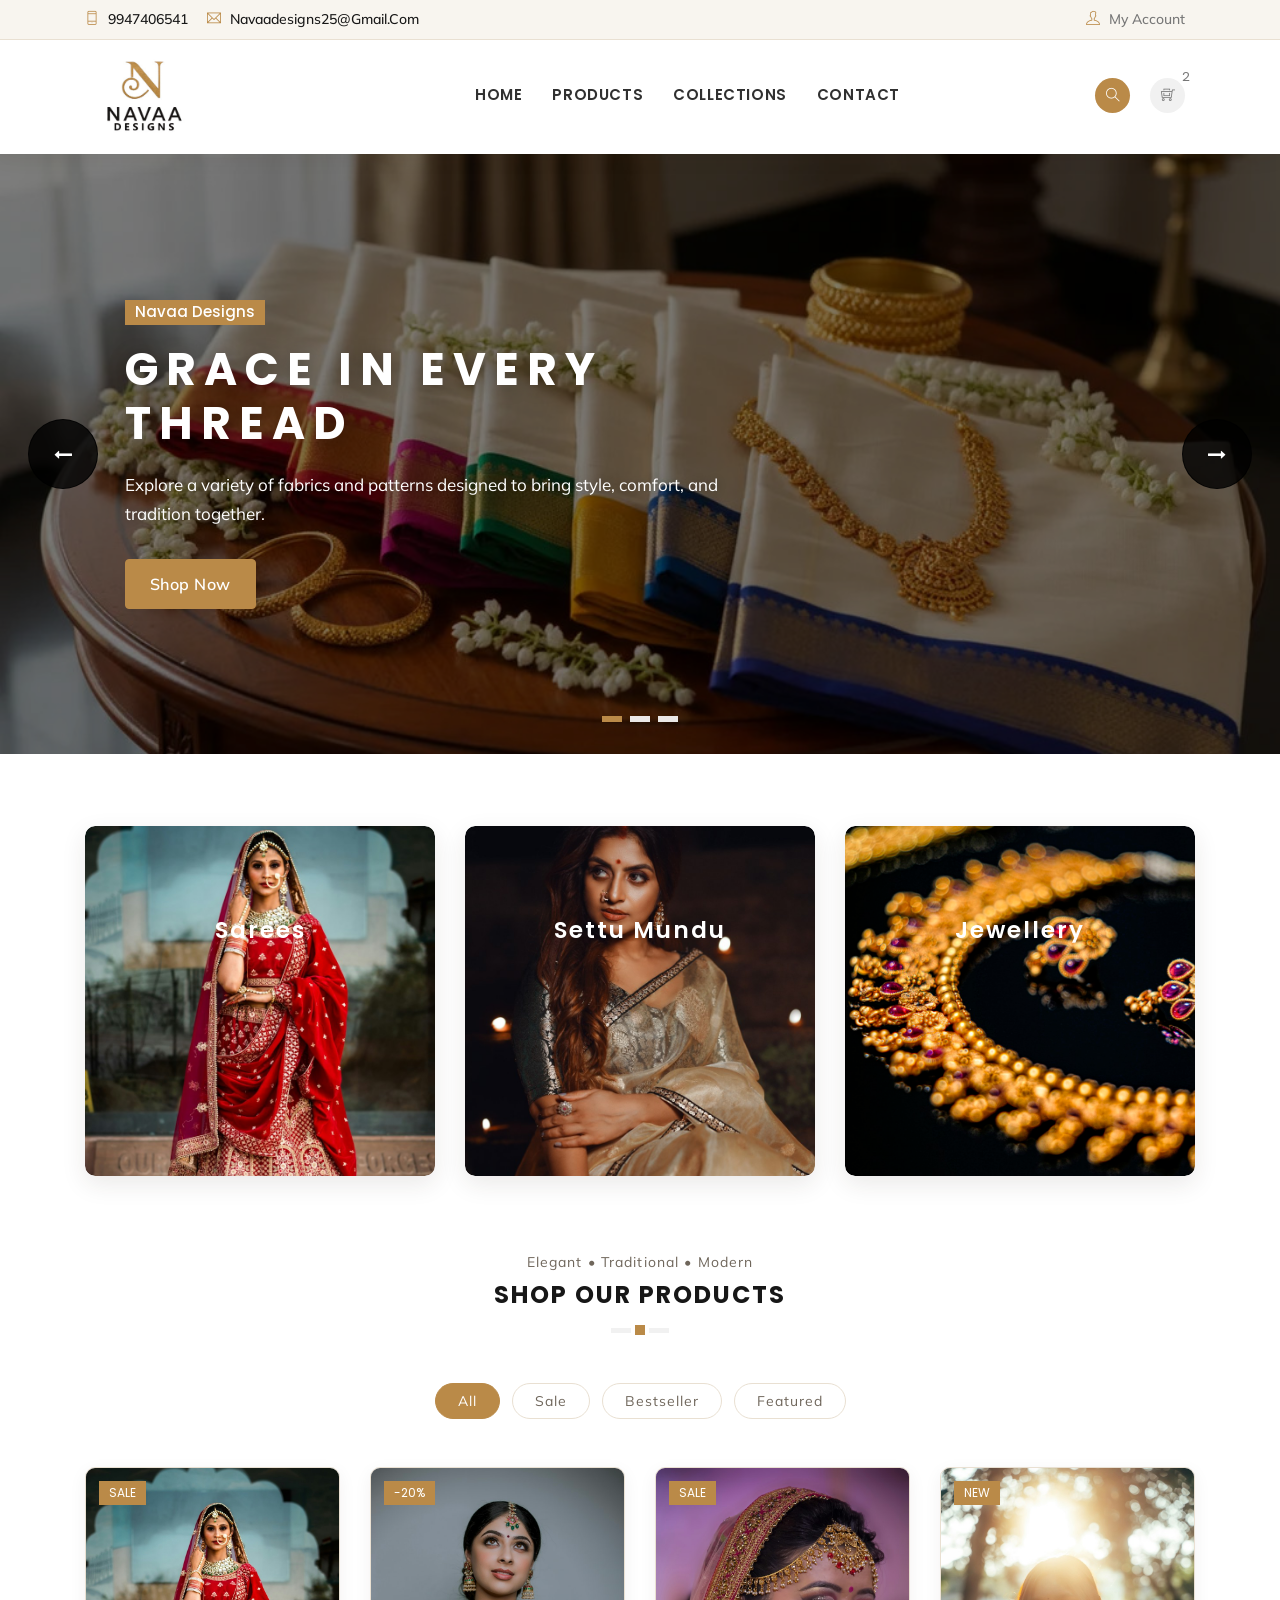
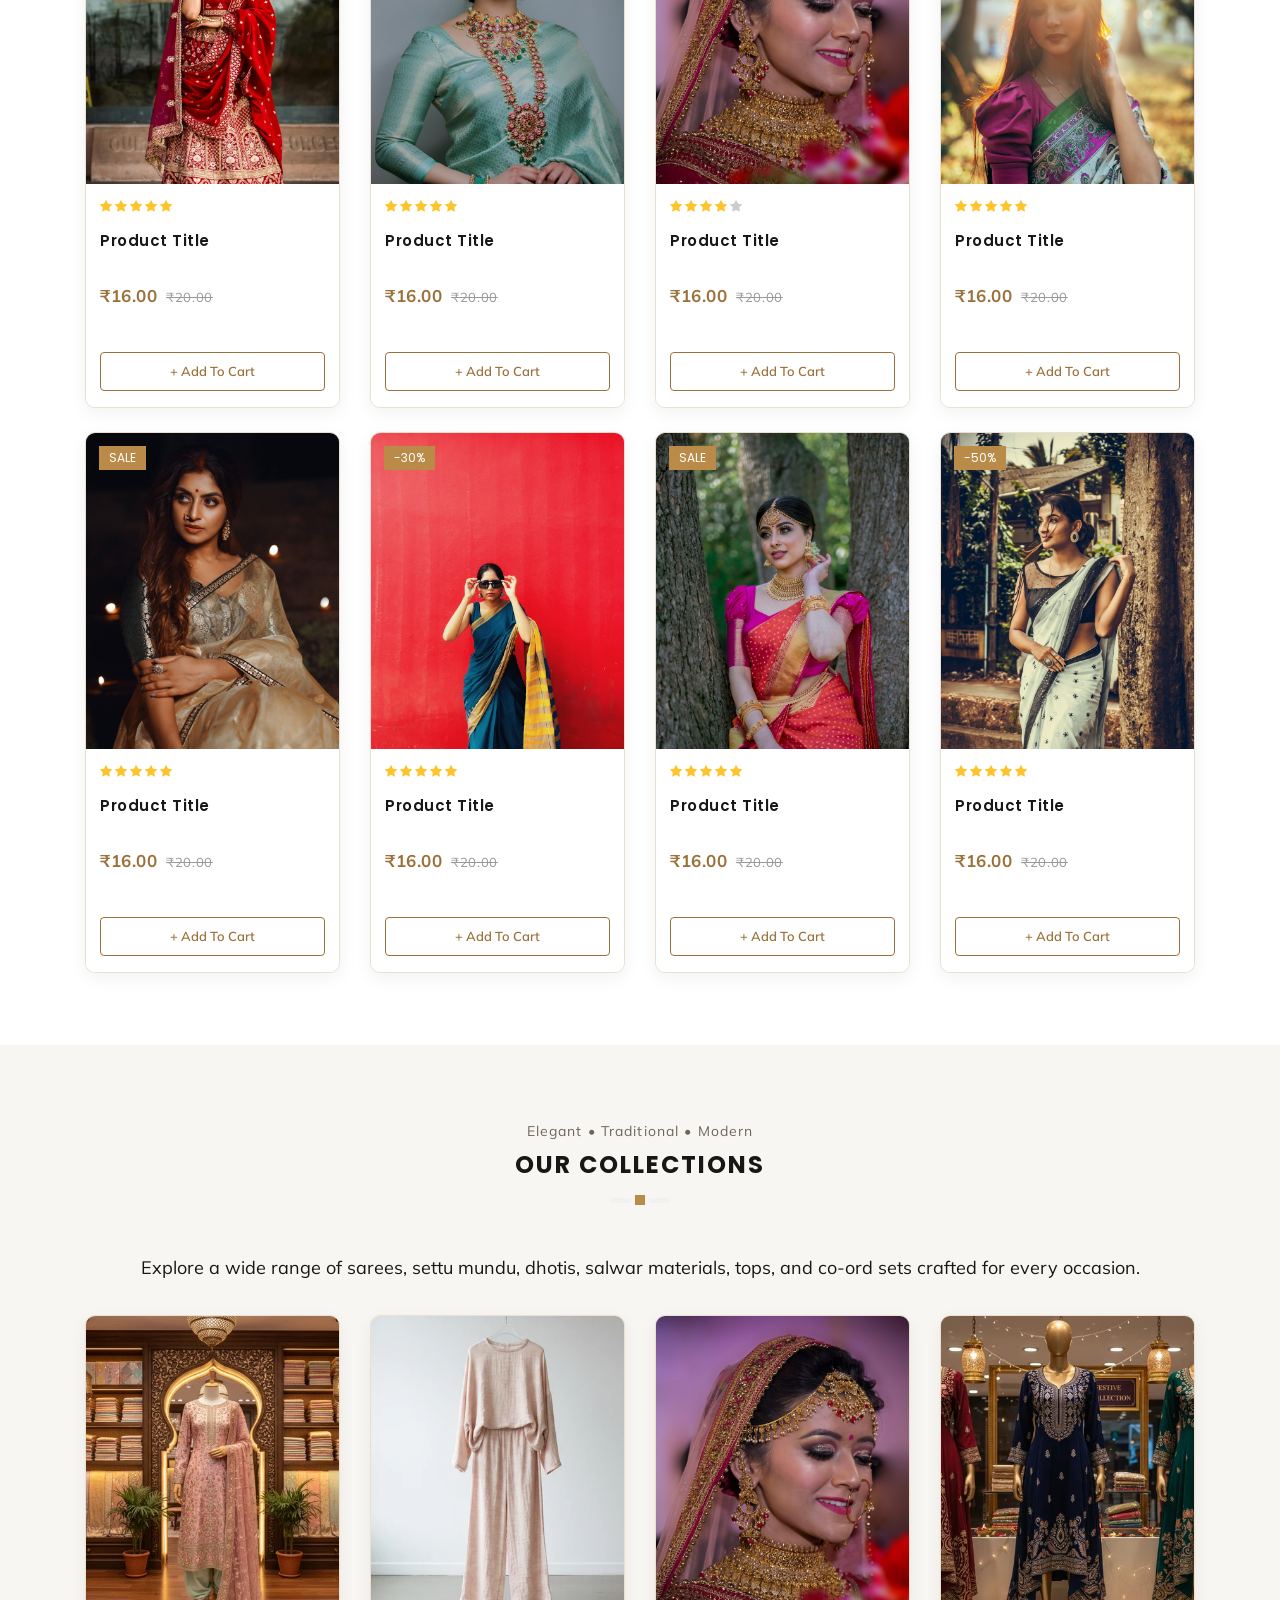
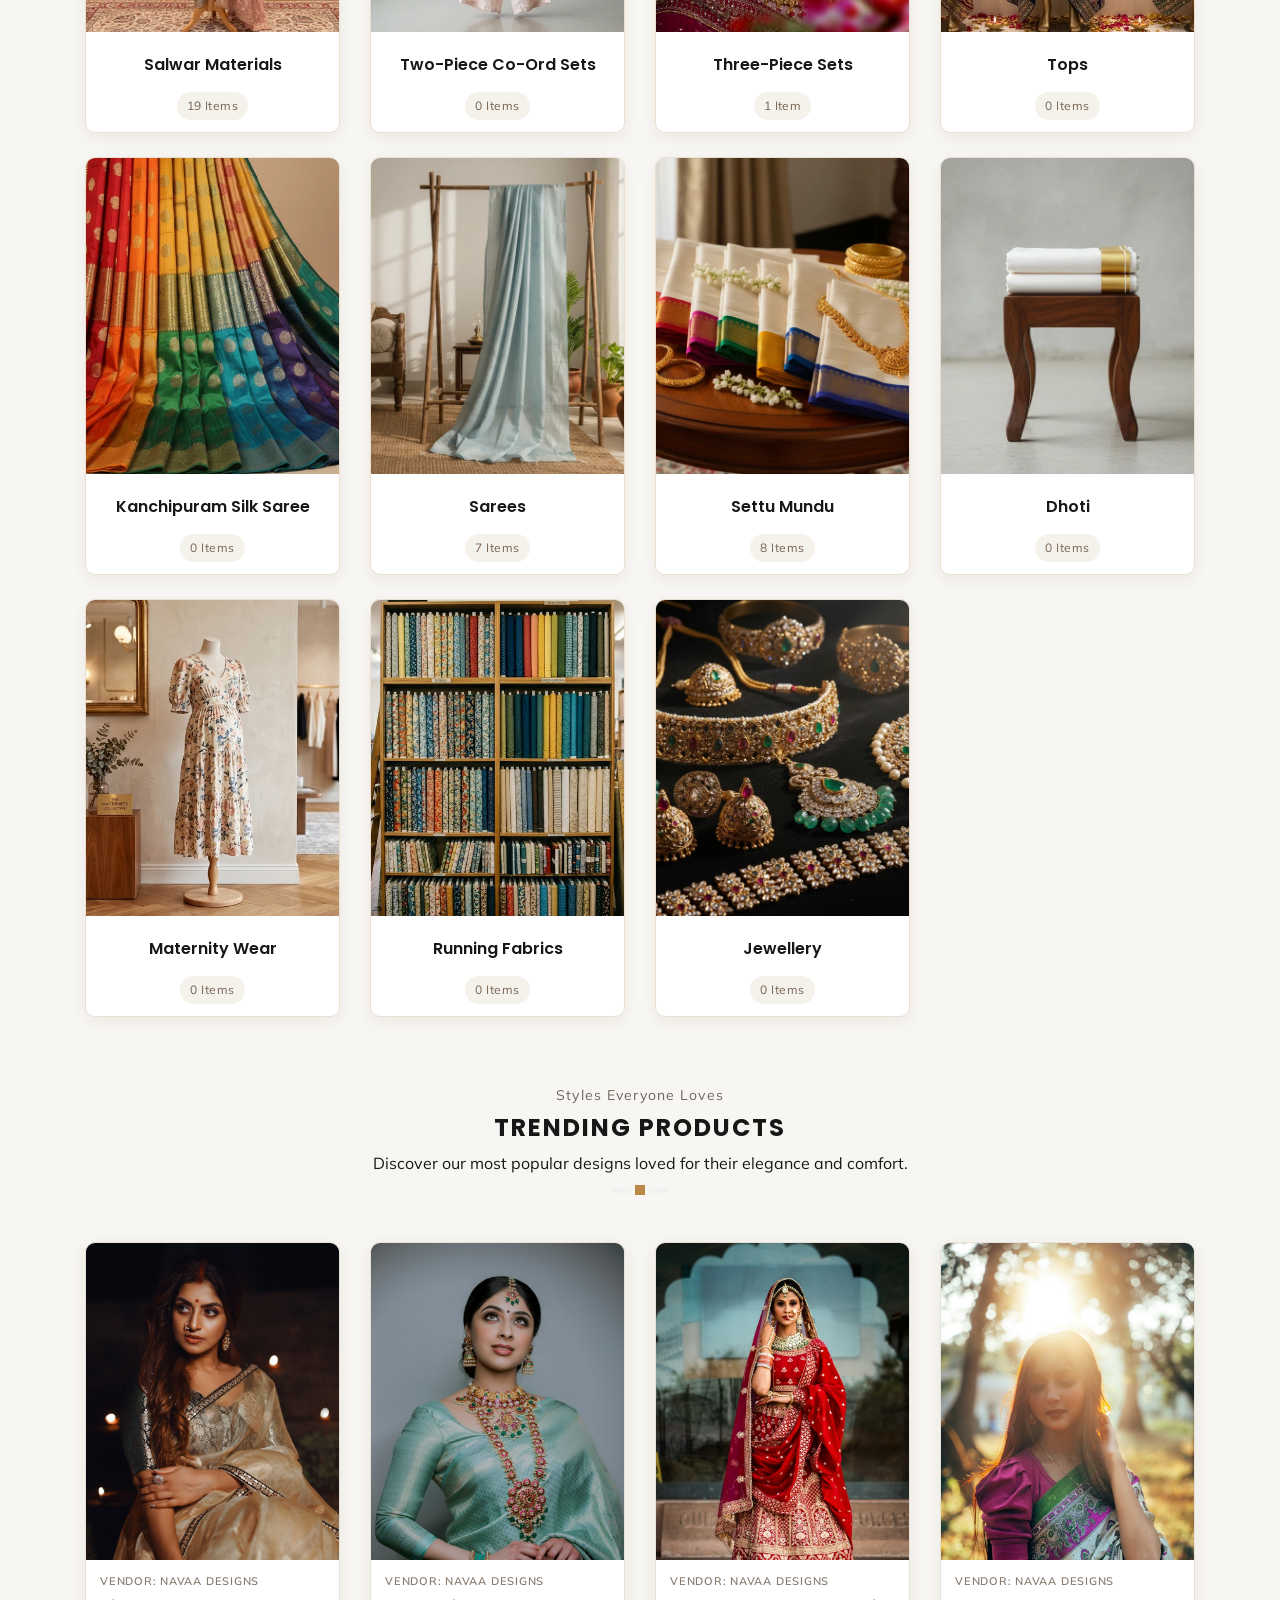
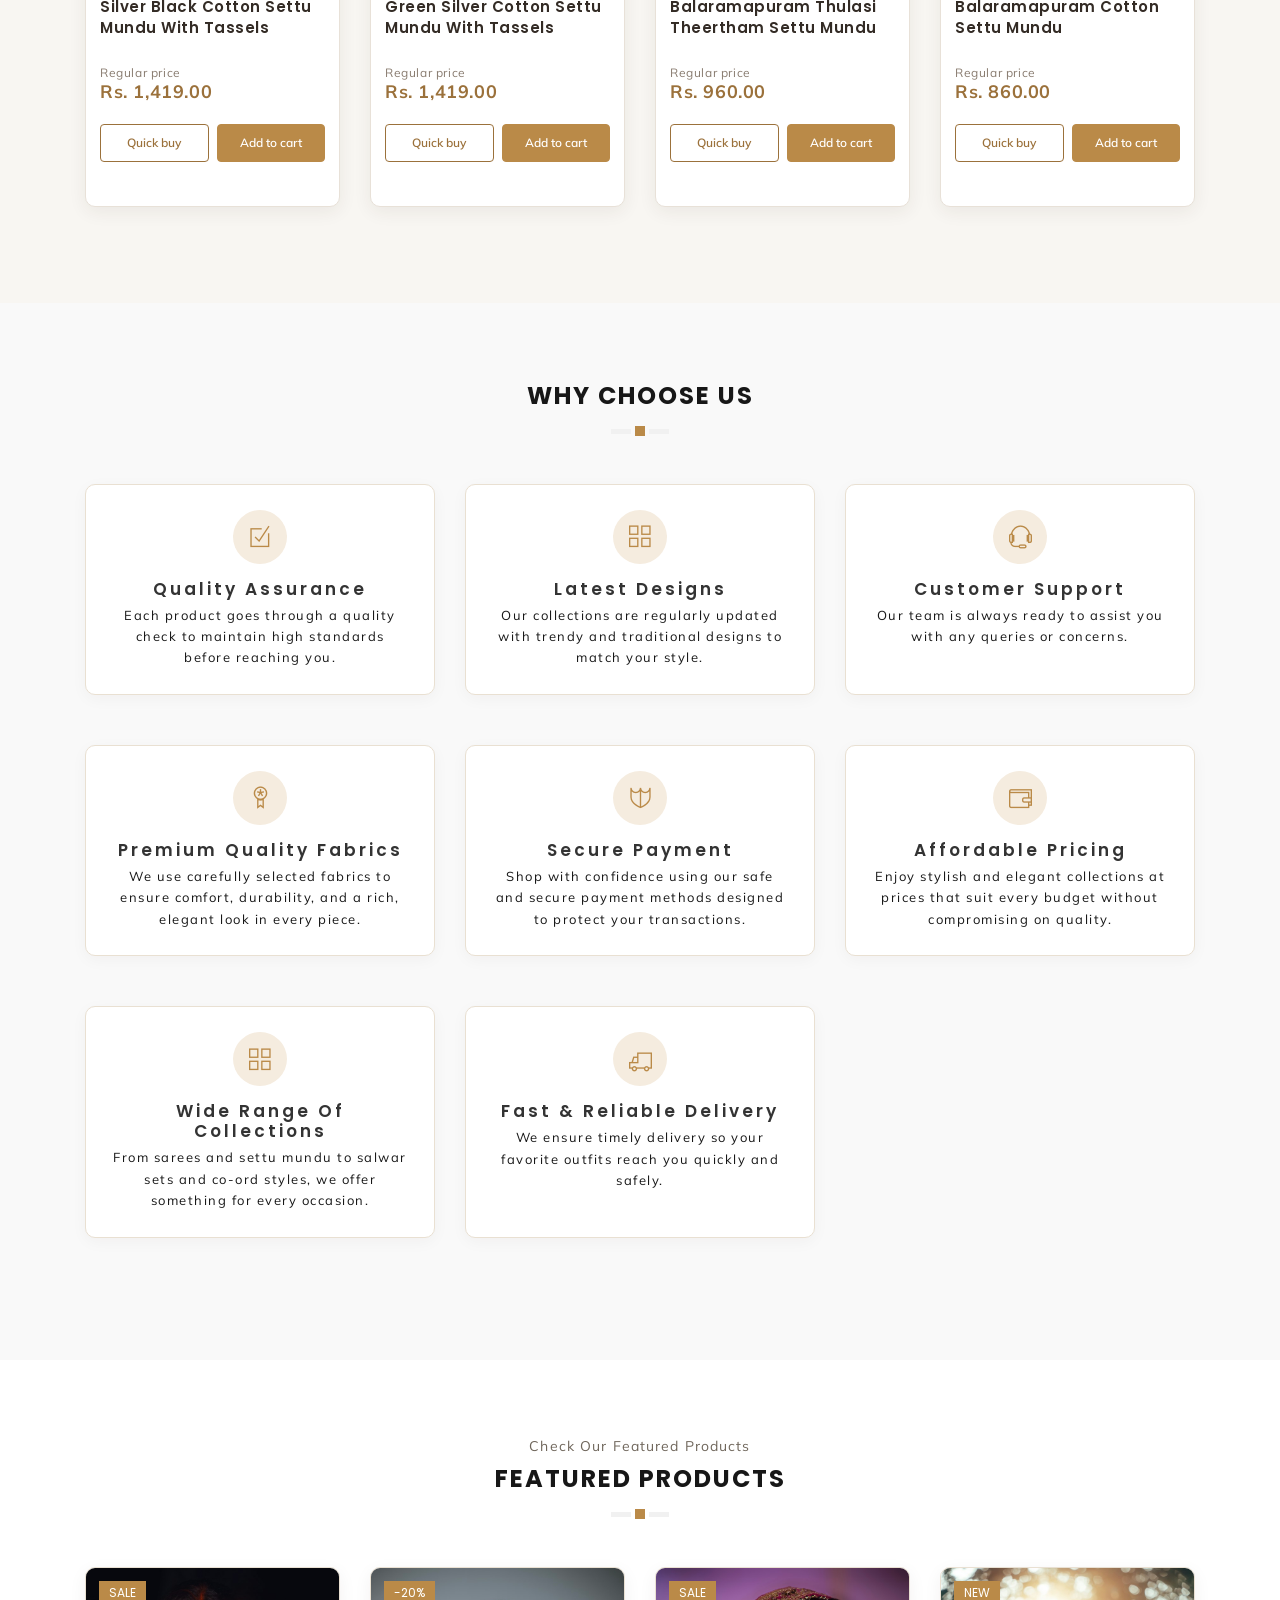
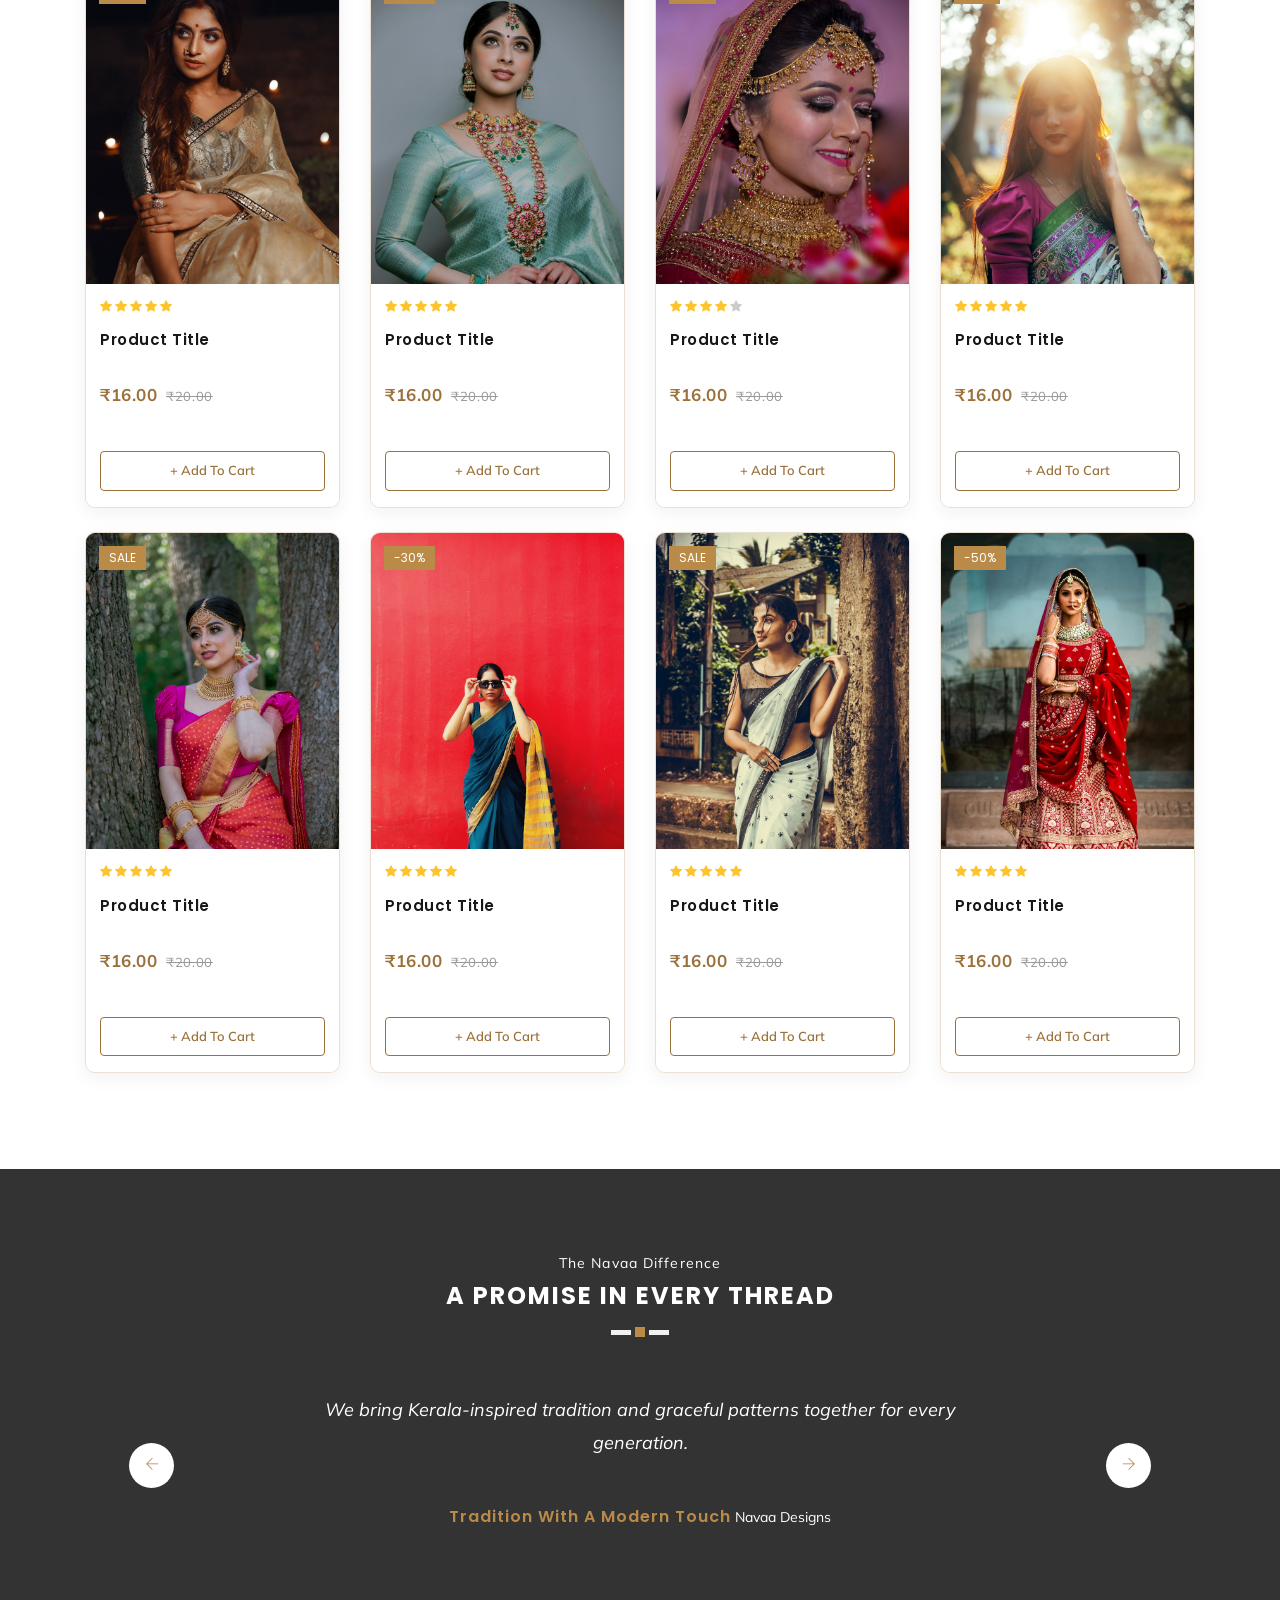
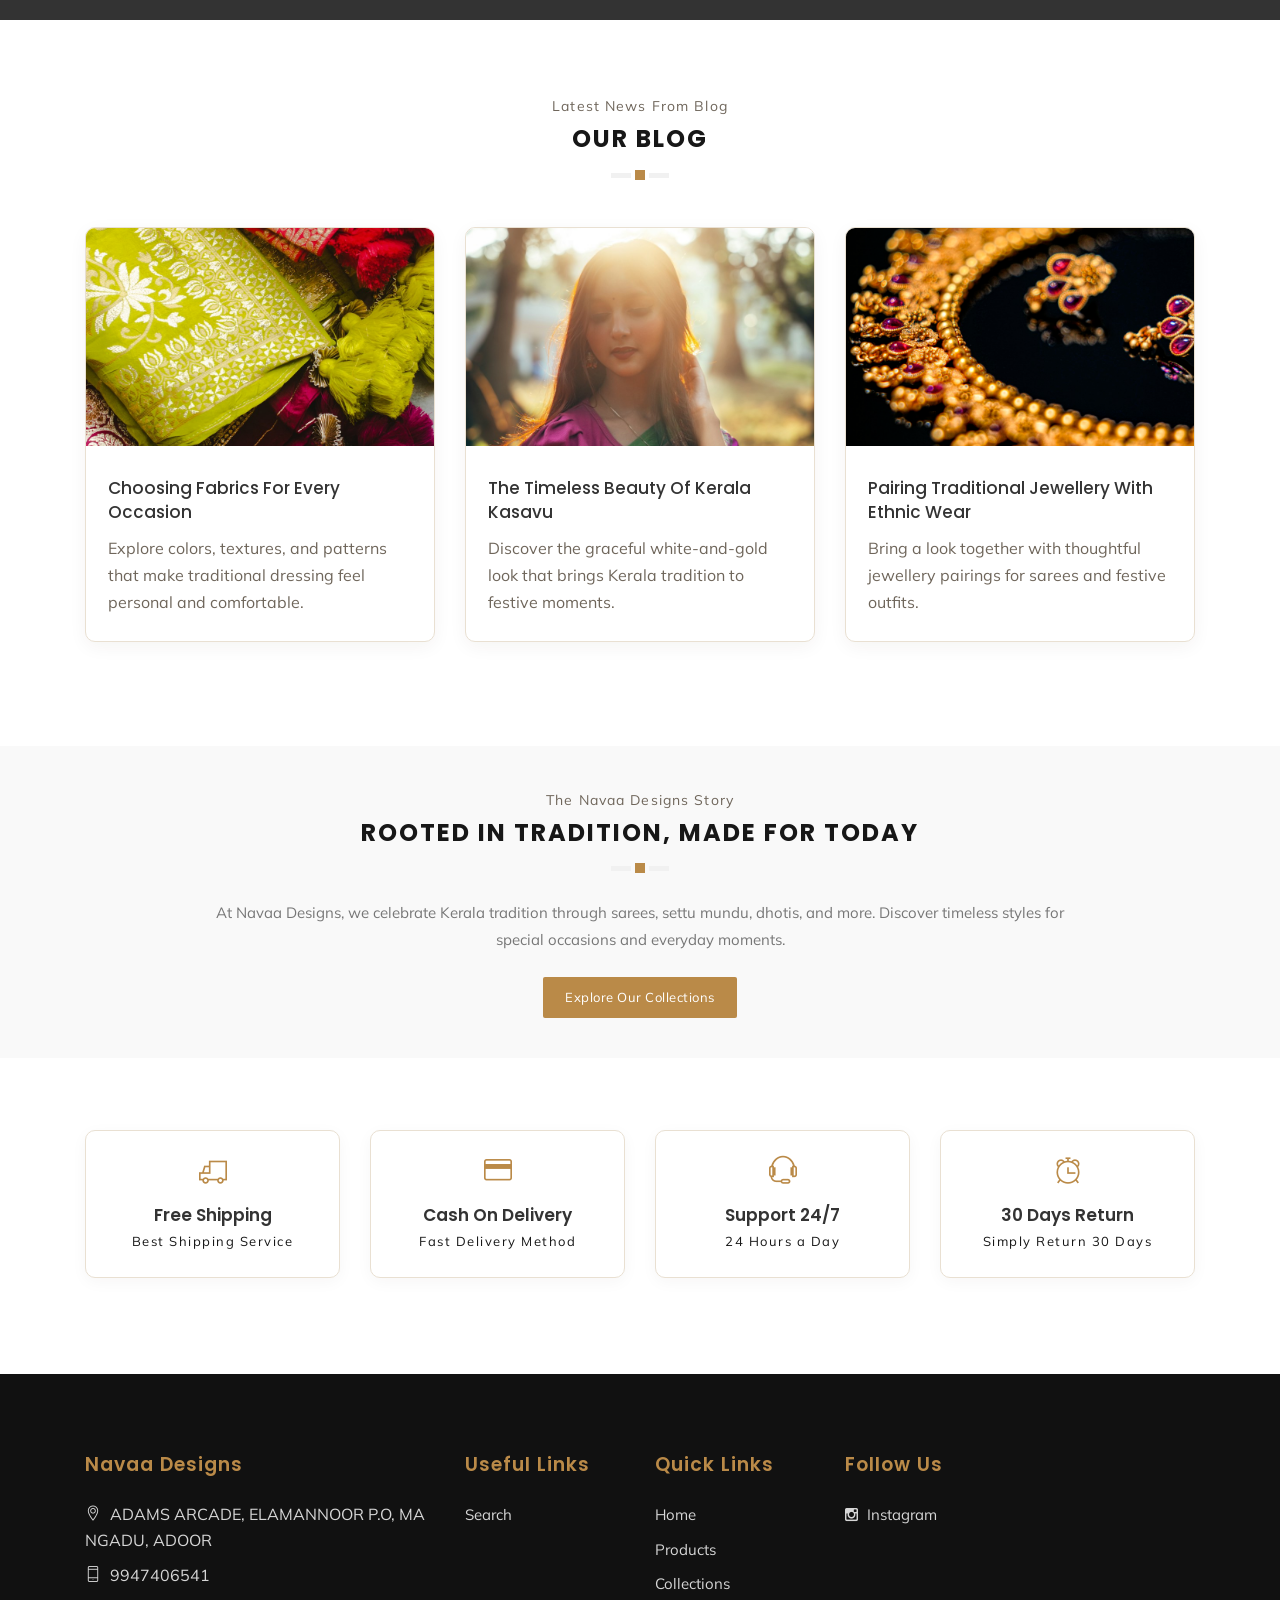
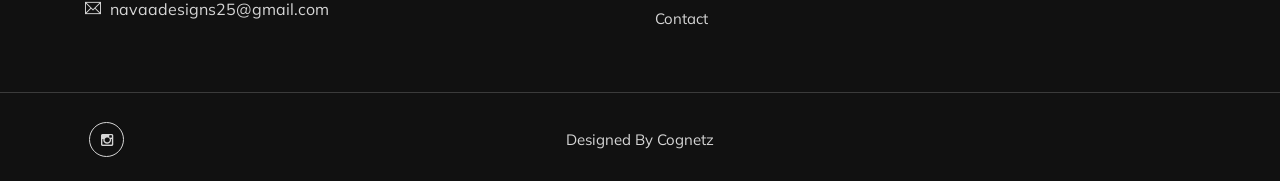
==== index.html @ 8068562f "commit" ====
﻿<!DOCTYPE HTML>
<html lang="en-US">
	<head>
		<meta charset="UTF-8">
		<meta name="viewport" content="width=device-width, initial-scale=1">
		<title>Navaa Designs - Grace in Every Thread</title>
		<link rel="icon" type="image/jpeg" href="img/logo.jpg">
		<link href="https://fonts.googleapis.com/css?family=Muli:400,600,700,800" rel="stylesheet" >
		<link href="http://fonts.googleapis.com/css?family=Poppins:400,500,600,700" rel="stylesheet" type="text/css" >		 
		<link href="https://fonts.googleapis.com/css?family=Handlee" rel="stylesheet">	
		<link rel="stylesheet" href="css/font-awesome.css" />
		<link rel="stylesheet" href="css/themify-icons.css" />
		<link rel="stylesheet" href="css/animate.css" />
		<link rel="stylesheet" href="css/owl.theme.default.min.css" />
		<link rel="stylesheet" href="css/owl.carousel.min.css" />
		<link rel="stylesheet" href="css/meanmenu.min.css" />
		<link rel="stylesheet" href="css/remodal.css" />
		<link rel="stylesheet" href="css/remodal-default-theme.css" />
		<link rel="stylesheet" href="css/venobox.css" />
		<link rel="stylesheet" href="css/bootstrap.min.css" />	
		<link rel="stylesheet" href="css/style.css" />
		<link rel="stylesheet" href="css/responsive.css" />	
		<style>
			#header_area .main-menu nav > ul > li:nth-child(n+4):not(:last-child),
			#header_area .mobile-menu nav > ul > li:nth-child(n+4):not(:last-child),
			#header_area .main-menu nav > ul > li > ul,
			#header_area .main-menu nav > ul > li > .mega-menu,
			#header_area .mobile-menu nav > ul > li > ul,
			#header_area .mean-nav > ul > li:nth-child(n+4):not(:last-child),
			#header_area .mean-nav > ul > li > ul,
			#header_area .mean-nav > ul > li > a.mean-expand {
				display: none;
			}
			#header_area .logo img {
				display: block;
				width: 120px;
				max-width: 100%;
				height: auto;
			}
			@media (max-width: 767px) {
				#header_area .logo img {
					width: 100px;
				}
			}
			#trending-products + .row .product-image {
				background: #f3eee7;
			}
			#trending-products + .row .product-grid {
				display: flex;
				flex-direction: column;
				padding: 0;
				overflow: hidden;
				border: 1px solid #e8e1d8;
				border-radius: 10px;
				background: #fff;
				box-shadow: 0 5px 18px rgba(51, 38, 28, 0.07);
				transition: box-shadow 0.2s ease, transform 0.2s ease;
			}
			#trending-products + .row .product-grid:hover {
				transform: translateY(-3px);
				box-shadow: 0 10px 24px rgba(51, 38, 28, 0.12);
			}
			#trending-products + .row .product-image {
				aspect-ratio: 4 / 5;
				overflow: hidden;
			}
			#trending-products + .row .product-image > a {
				height: 100%;
			}
			#trending-products + .row .product-image img {
				display: block;
				width: 100%;
				height: 100%;
				object-fit: cover;
			}
			#trending-products + .row .product-content {
				position: static;
				display: flex;
				flex: 0 0 auto;
				flex-direction: column;
				align-items: stretch;
				margin: 0;
				padding: 14px;
				text-align: left;
			}
			#trending-products + .row .trending-vendor {
				margin: 0 0 8px;
				color: #887b6f;
				font-size: 11px;
				font-weight: 600;
				letter-spacing: 0.07em;
				line-height: 1.3;
				text-transform: uppercase;
			}
			#trending-products + .row .product-content .title {
				display: flex;
				min-height: 60px;
				align-items: flex-start;
				margin: 0 0 10px;
				font-size: 15px;
				font-weight: 600;
				line-height: 1.4;
			}
			#trending-products + .row .product-content .title a {
				color: #332b25;
			}
			#trending-products + .row .product-content .price {
				margin: 0 0 12px;
				color: var(--navaa-gold-dark);
				font-size: 18px;
				font-weight: 700;
				line-height: 1.3;
				text-align: left;
			}
			#trending-products + .row .trending-price-label {
				display: block;
				margin: 0;
				color: #887b6f;
				font-size: 12px;
				font-weight: 400;
				line-height: 1.2;
				text-decoration: none;
			}
			#trending-products + .row .trending-actions {
				display: grid;
				grid-template-columns: 1fr 1fr;
				gap: 8px;
				margin-top: 8px;
			}
			#trending-products + .row .trending-actions a {
				display: flex;
				min-height: 38px;
				align-items: center;
				justify-content: center;
				padding: 7px;
				border: 1px solid var(--navaa-gold-dark);
				border-radius: 4px;
				color: var(--navaa-gold-dark);
				font-size: 12px;
				font-weight: 600;
				line-height: 1.2;
				text-align: center;
				text-decoration: none;
			}
			#trending-products + .row .trending-actions .trending-add-cart {
				border-color: var(--navaa-accent);
				background: var(--navaa-accent);
				color: #fff;
			}
			#collections .collection-card {
				padding: 0 !important;
				min-height: 0 !important;
				overflow: hidden;
				border: 1px solid #e8e1d8;
				border-radius: 8px;
				box-shadow: 0 5px 16px rgba(51, 38, 28, 0.06);
			}
			#collections .collection-image {
				display: block;
				width: 100%;
				height: auto;
				aspect-ratio: 4 / 5;
				object-fit: cover;
			}
			#collections .collection-card .process_content {
				display: flex;
				min-height: 94px;
				flex-direction: column;
				align-items: center;
				justify-content: center;
				padding: 12px;
			}
			#collections .collection-card h3 {
				display: flex;
				min-height: 42px;
				align-items: center;
				justify-content: center;
				margin: 0 0 6px;
				font-size: 16px;
				line-height: 1.35;
				text-align: center;
			}
			#collections .collection-card p {
				margin: 0;
				padding: 4px 10px;
				border-radius: 999px;
				background: #f5f1eb;
				color: #756452;
				font-size: 12px;
				letter-spacing: 0.04em;
			}
			#brand_area .brand-story {
				max-width: 850px;
				margin: 0 auto;
				margin-bottom: 0;
			}
			#brand_area .brand-story-copy {
				margin: 18px auto 24px;
				color: #777;
				font-size: 15px;
				line-height: 1.8;
			}
			#brand_area .brand-story-link {
				display: inline-block;
				padding: 10px 22px;
				border-radius: 2px;
				background: var(--navaa-accent);
				color: #fff;
				font-size: 13px;
				letter-spacing: 0.04em;
				text-decoration: none;
			}
			#brand_area .brand-story-link:hover,
			#brand_area .brand-story-link:focus {
				background: var(--navaa-accent-dark);
				color: #fff;
			}
			:root {
				--navaa-ink: #171717;
				--navaa-gold-dark: #9b713b;
				--navaa-accent: #ba8a48;
				--navaa-accent-dark: #966a31;
				--navaa-muted: #6f665b;
				--navaa-cream: #f8f5ef;
				--navaa-border: #e9e0d2;
			}
			html {
				scroll-behavior: smooth;
			}
			body {
				color: var(--navaa-ink);
				font-family: 'Muli', sans-serif;
				line-height: 1.65;
			}
			a {
				transition: color 0.2s ease, background-color 0.2s ease, transform 0.2s ease;
			}
			a:focus-visible,
			button:focus-visible {
				outline: 2px solid var(--navaa-accent);
				outline-offset: 3px;
			}
			#header_area {
				position: relative;
				z-index: 20;
				background: #fff;
				box-shadow: 0 4px 20px rgba(51, 38, 28, 0.06);
			}
			#header_area .header_top_area {
				border-bottom: 1px solid var(--navaa-border);
				background: var(--navaa-cream);
			}
			#header_area .header_btm_area {
				background: #fff;
			}
			#header_area .hdr_tp_right li span {
				color: inherit;
			}
			#header_area .main-menu nav > ul > li > a {
				font-weight: 600;
				letter-spacing: 0.04em;
				transition: color 0.2s ease;
			}
			#header_area .main-menu nav > ul > li > a:hover,
			#header_area .main-menu nav > ul > li > a:focus {
				color: var(--navaa-accent);
			}
			#slider_area .slider_content {
				max-width: 680px;
			}
			#slider_area .slider_content h1 {
				line-height: 1.2;
				text-shadow: 0 2px 18px rgba(0, 0, 0, 0.28);
			}
			#slider_area .slider_content h4 {
				max-width: 620px;
				line-height: 1.7;
				text-shadow: 0 1px 8px rgba(0, 0, 0, 0.3);
			}
			#slider_area .slider_content .main_btn {
				padding: 12px 24px;
				border-radius: 4px;
				font-weight: 600;
				letter-spacing: 0.03em;
			}
			.section_padding {
				padding-top: 72px;
				padding-bottom: 72px;
			}
			.section_title {
				margin-bottom: 40px;
			}
			.section_title h2 {
				color: var(--navaa-ink);
				letter-spacing: 2px;
				line-height: 1.35;
			}
			.section_title .sub-title {
				color: var(--navaa-muted);
				letter-spacing: 0.08em;
			}
			#promo_area .single_promo {
				border-radius: 10px;
				box-shadow: 0 8px 24px rgba(51, 38, 28, 0.1);
			}
			#promo_area .single_promo img {
				display: block;
				border-radius: 10px;
				transition: transform 0.35s ease;
			}
			#promo_area .single_promo:hover img {
				transform: scale(1.035);
			}
			#product_area .product_filter ul li {
				margin: 0 4px 8px;
				border: 1px solid var(--navaa-border);
				background: #fff;
				color: var(--navaa-muted);
			}
			#product_area .product_filter ul li:hover,
			#product_area .product_filter .filter.active {
				border-color: var(--navaa-accent);
				background: var(--navaa-accent);
				color: #fff;
			}
			#product_area .product_item .row {
				row-gap: 24px;
			}
			#product_area .product-grid,
			#featured_product .product-grid {
				display: flex;
				width: 100%;
				height: 100%;
				flex-direction: column;
				padding: 0;
				overflow: hidden;
				border: 1px solid var(--navaa-border);
				border-radius: 10px;
				background: #fff;
				box-shadow: 0 5px 18px rgba(51, 38, 28, 0.06);
				transition: transform 0.2s ease, box-shadow 0.2s ease;
			}
			#product_area .product-grid:hover,
			#featured_product .product-grid:hover {
				transform: translateY(-4px);
				box-shadow: 0 12px 28px rgba(51, 38, 28, 0.12);
			}
			#product_area .product-image,
			#featured_product .product-image {
				overflow: hidden;
				background: #f3eee7;
				aspect-ratio: 4 / 5;
			}
			#product_area .product-image > a,
			#featured_product .product-image > a {
				height: 100%;
			}
			#product_area .product-image img,
			#featured_product .product-image img {
				display: block;
				width: 100%;
				height: 100%;
				object-fit: cover;
			}
			#product_area .product-grid .rating,
			#featured_product .product-grid .rating {
				z-index: 0;
				padding: 12px 14px 0;
				text-align: left;
			}
			#product_area .product-content,
			#featured_product .product-content {
				position: static;
				display: flex;
				flex: 1 0 auto;
				flex-direction: column;
				align-items: stretch;
				margin: 0;
				padding: 12px 14px 16px;
				text-align: left;
			}
			#product_area .product-content .title,
			#featured_product .product-content .title {
				display: flex;
				min-height: 42px;
				align-items: flex-start;
				margin: 0 0 10px;
				font-size: 15px;
				font-weight: 600;
				line-height: 1.4;
			}
			#product_area .product-content .title a,
			#featured_product .product-content .title a {
				color: var(--navaa-ink);
			}
			#product_area .product-content .price,
			#featured_product .product-content .price {
				margin-bottom: 12px;
				color: var(--navaa-gold-dark);
				text-align: left;
			}
			#product_area .product-content .add-to-cart,
			#featured_product .product-content .add-to-cart {
				display: inline-flex;
				min-height: 38px;
				align-items: center;
				justify-content: center;
				margin-top: auto;
				padding: 8px 12px;
				border: 1px solid var(--navaa-gold-dark);
				border-radius: 4px;
				color: var(--navaa-gold-dark);
				text-align: center;
				text-decoration: none;
			}
			#product_area .product-content .add-to-cart:hover,
			#featured_product .product-content .add-to-cart:hover {
				border-color: var(--navaa-accent);
				background: var(--navaa-accent);
				color: #fff;
			}
			#collections .collection-card {
				height: calc(100% - 24px);
				margin-bottom: 24px;
				border-color: var(--navaa-border);
				border-radius: 10px;
				transition: transform 0.2s ease, box-shadow 0.2s ease;
			}
			#collections .collection-card:hover {
				transform: translateY(-4px);
				box-shadow: 0 12px 26px rgba(51, 38, 28, 0.12);
			}
			#collections .collection-card h3 {
				color: var(--navaa-ink);
			}
			#trending-products + .row {
				display: flex;
				flex-wrap: wrap;
			}
			#trending-products + .row > [class*="col-"] {
				display: flex;
				margin-bottom: 24px;
			}
			#trending-products + .row .product-grid {
				width: 100%;
				height: 100%;
			}
			.special_offer_area .row.text-center {
				display: flex;
				flex-wrap: wrap;
			}
			.special_offer_area .row.text-center > [class*="col-"] {
				display: flex;
				margin-bottom: 20px;
			}
			.special_offer_area .single-process {
				width: 100%;
				min-height: 190px;
				border-color: var(--navaa-border);
				border-radius: 10px;
				box-shadow: 0 4px 16px rgba(51, 38, 28, 0.04);
				transition: transform 0.2s ease, box-shadow 0.2s ease;
			}
			.special_offer_area .single-process:hover,
			.process_area .single-process:hover {
				transform: translateY(-3px);
				box-shadow: 0 10px 24px rgba(51, 38, 28, 0.1);
			}
			@media (max-width: 991px) {
				#slider_area,
				#slider_area .single_slide,
				#slider_area .single-slide-item-table {
					height: 520px;
				}
			}
			.special_offer_area .single-process .picon {
				display: inline-flex;
				width: 54px;
				height: 54px;
				align-items: center;
				justify-content: center;
				border-radius: 50%;
				background: #f5ecdf;
			}
			.special_offer_area .single-process .picon i {
				font-size: 23px;
			}
			#featured_product .container > .row.text-center {
				display: flex;
				flex-wrap: wrap;
			}
			#featured_product .container > .row.text-center > [class*="col-"] {
				display: flex;
				margin-bottom: 24px;
			}
			#testimonials {
				background-position: center;
			}
			#testimonials .container {
				position: relative;
				z-index: 1;
			}
			#testimonials .section_title h2,
			#testimonials .section_title .sub-title {
				color: #fff;
			}
			#testimonials .testimonial .description {
				max-width: 760px;
				margin-right: auto;
				margin-left: auto;
				font-size: 18px;
				line-height: 1.8;
			}
			#blog_area > .container > .row:last-child {
				display: flex;
				flex-wrap: wrap;
			}
			#blog_area > .container > .row:last-child > [class*="col-"] {
				display: flex;
				margin-bottom: 24px;
			}
			#blog_area .single_blog {
				display: flex;
				width: 100%;
				flex-direction: column;
				overflow: hidden;
				border: 1px solid var(--navaa-border);
				border-radius: 10px;
				background: #fff;
				box-shadow: 0 5px 18px rgba(51, 38, 28, 0.05);
				transition: transform 0.2s ease, box-shadow 0.2s ease;
			}
			#blog_area .single_blog:hover {
				transform: translateY(-4px);
				box-shadow: 0 12px 26px rgba(51, 38, 28, 0.11);
			}
			#blog_area .single_blog .blog_content {
				display: flex;
				flex: 1;
				flex-direction: column;
				padding: 20px 22px 24px;
			}
			#blog_area .single_blog .post-meta {
				display: none;
			}
			#blog_area .single_blog .post_title {
				min-height: 48px;
				line-height: 1.45;
			}
			#blog_area .single_blog .blog_content p {
				margin: 0;
				color: var(--navaa-muted);
				line-height: 1.7;
			}
			.process_area .single-process {
				height: calc(100% - 24px);
				margin-bottom: 24px;
				border-color: var(--navaa-border);
				border-radius: 10px;
				box-shadow: 0 4px 16px rgba(51, 38, 28, 0.04);
				transition: transform 0.2s ease, box-shadow 0.2s ease;
			}
			@media (hover: none) {
				#promo_area .single_promo:before,
				#promo_area .single_promo:after,
				#promo_area .single_promo .box-content:before,
				#promo_area .single_promo .box-content:after {
					top: 0;
					opacity: 1;
				}
				#promo_area .single_promo .promo-content,
				#promo_area .single_promo .post,
				#promo_area .single_promo .box-content p,
				#promo_area .single_promo .shop_now_btn {
					opacity: 1;
				}
			}
			#promo_area .single_promo img {
				aspect-ratio: 1 / 1;
				object-fit: cover;
			}
			#blog_area .single_blog_img {
				overflow: hidden;
			}
			#blog_area .single_blog_img img {
				display: block;
				width: 100%;
				height: auto;
				aspect-ratio: 8 / 5;
				object-fit: cover;
			}
			@media (max-width: 767px) {
				#header_area .header_btm_area {
					padding: 10px 0 0;
				}
				#header_area .header_btm_area > .container > .row {
					display: flex;
					flex-wrap: wrap;
					align-items: center;
					row-gap: 6px;
				}
				#header_area .header_btm_area > .container > .row > div:nth-child(1) {
					order: 1;
					flex: 0 0 50%;
					max-width: 50%;
				}
				#header_area .header_btm_area > .container > .row > div:nth-child(2) {
					order: 3;
					flex: 0 0 100%;
					max-width: 100%;
					text-align: left;
				}
				#header_area .header_btm_area > .container > .row > div:nth-child(3) {
					order: 2;
					flex: 0 0 50%;
					max-width: 50%;
				}
				#header_area .header_btm_area .menu_wrap,
				#header_area .header_btm_area .right_menu {
					margin-top: 0;
				}
				#header_area .header_btm_area .right_menu {
					float: none;
					text-align: right;
				}
				#header_area .header_btm_area .right_menu > ul {
					display: inline-flex;
					align-items: center;
					margin: 0;
				}
				#header_area .header_btm_area .search_icon {
					padding-right: 10px;
				}
				#header_area .header_btm_area .cart_icon {
					padding-bottom: 0;
				}
				#header_area .mean-container .mean-bar {
					min-height: 40px;
					margin: 4px 0 8px;
					padding: 0;
					border-radius: 6px;
					background: var(--navaa-cream);
				}
				#header_area .mean-container a.meanmenu-reveal {
					box-sizing: border-box;
					width: 44px;
					height: 40px;
					padding: 9px 10px;
					color: var(--navaa-gold-dark);
				}
				#header_area .mean-container a.meanmenu-reveal span {
					background: var(--navaa-gold-dark);
				}
				#header_area .mean-container .mean-nav {
					margin-top: 40px;
					background: #fff;
					box-shadow: 0 8px 18px rgba(51, 38, 28, 0.1);
				}
				#header_area .mean-container .mean-nav ul li a {
					border-color: var(--navaa-border);
					color: var(--navaa-ink);
				}
				#slider_area,
				#slider_area .single_slide,
				#slider_area .single-slide-item-table {
					height: 480px;
				}
				.section_padding {
					padding-top: 54px;
					padding-bottom: 54px;
				}
				.section_title {
					margin-bottom: 32px;
				}
				.section_title h2 {
					font-size: 21px;
					letter-spacing: 1.2px;
				}
				#slider_area .single_slide {
					background-position: center;
				}
				#slider_area .slider_content {
					max-width: 100%;
				}
				#slider_area .slider_content h1 {
					font-size: 27px;
					letter-spacing: 2px;
				}
				#slider_area .slider_content h4 {
					font-size: 14px;
				}
				#product_area .product_filter ul {
					margin-bottom: 24px;
				}
				#product_area .product_filter ul li {
					padding: 9px 14px;
					font-size: 12px;
				}
				#collections .container > .row:nth-child(3) > [class*="col-"],
				#product_area .product_item .row > .mix,
				#trending-products + .row > [class*="col-"],
				#featured_product .container > .row.text-center > [class*="col-"] {
					width: 50%;
				}
				#blog_area > .container > .row:last-child > [class*="col-"],
				.special_offer_area .row.text-center > [class*="col-"] {
					width: 100%;
				}
				#trending-products + .row > [class*="col-"],
				.special_offer_area .row.text-center > [class*="col-"],
				#featured_product .container > .row.text-center > [class*="col-"] {
					margin-bottom: 16px;
				}
				#testimonials {
					background-attachment: scroll !important;
				}
				#testimonials .owl-nav {
					display: none;
				}
				#testimonials .testimonial .description {
					font-size: 16px;
				}
				#slider_area .container {
					width: 100%;
					padding-right: 24px;
					padding-left: 24px;
				}
				#slider_area .slider_content.text-left,
				#slider_area .slider_content.text-right {
					padding-right: 0;
					padding-left: 0;
					text-align: center !important;
				}
				#slider_area .slider_content h1 {
					letter-spacing: 3px;
				}
			}
			@media (max-width: 480px) {
				#slider_area,
				#slider_area .single_slide,
				#slider_area .single-slide-item-table {
					height: 440px;
				}
			}
			@media (prefers-reduced-motion: reduce) {
				*,
				*::before,
				*::after {
					scroll-behavior: auto !important;
					transition-duration: 0.01ms !important;
					animation-duration: 0.01ms !important;
				}
			}
		</style>
	</head>
	<body>
	
		<!--  Start Preloader  -->
		
		<div class="preloader">
			<div class="status-mes">
				<div class="lds-roller"><div></div><div></div><div></div><div></div><div></div><div></div><div></div><div></div></div>
			</div>
		</div>
		<!-- End Preloader -->
		
		<!--  Start Header  -->
		<header id="header_area">
			<div class="header_top_area">
				<div class="container">
					<div class="row">
						<div class="col-xs-12 col-sm-6">
							<div class="hdr_tp_left">
								<div class="call_area">
									<span class="single_con_add"><i class="ti-mobile"></i> 9947406541</span>
									<span class="single_con_add"><i class="ti-email"></i> navaadesigns25@gmail.com</span>
								</div>
							</div>
						</div>
						
						<div class="col-xs-12 col-sm-6">
			
							<ul class="hdr_tp_right text-right">
								<li class="account_area"><a href="login.html"><i class="ti-user"></i> My Account</a></li>
							</ul>
						</div>
					</div>
				</div>
			</div> <!--  HEADER START  -->
			
			<div class="header_btm_area">
				<div class="container">
					<div class="row">		
						<div class="col-xs-12 col-sm-12 col-md-3"> 
							<a class="logo" href="index.html"><img src="img/logo.jpg" alt="Navaa Designs"></a>
						</div><!--  End Col -->
						
						<div class="col-xs-12 col-sm-12 col-md-7 text-center">
							<div class="menu_wrap">
								<div class="main-menu">
									<nav>
										<ul>
											<li><a href="index.html">Home</a>
											</li>									
											
											<li><a href="shop.html">Products</a>
												<!-- Sub Menu -->
												<ul class="sub-menu">
													<li><a href="product-details.html">Product Details</a></li>
													<li><a href="cart.html">Cart</a></li>
													<li><a href="checkout.html">Checkout</a></li>
													<li><a href="wishlist.html">Wishlist</a></li>
													<li><a href="account.html">Account</a></li>
												</ul>
											</li>
											<li><a href="#collections">Collections</a>
												<!-- Mega Menu -->
												<div class="mega-menu mm-4-column mm-left">
													<div class="mm-column mm-column-link float-left">
														<h3>Men</h3>
														<a href="#">Blazers</a>
														<a href="#">Jackets</a>
														<a href="#">Collections</a>
														<a href="#">T-Shirts</a>
														<a href="#">jens pant’s</a>
														<a href="#">sports shoes</a>												
													</div>
													
													<div class="mm-column mm-column-link float-left">
														<h3>Women</h3>
														<a href="#">Blazers</a>
														<a href="#">Jackets</a>
														<a href="#">Collections</a>
														<a href="#">T-Shirts</a>
														<a href="#">jens pant’s</a>
														<a href="#">sports shoes</a>												
													</div>
													
													<div class="mm-column mm-column-link float-left">
														<h3>Jackets</h3>
														<a href="#">Blazers</a>
														<a href="#">Jackets</a>
														<a href="#">Collections</a>
														<a href="#">T-Shirts</a>
														<a href="#">jens pant’s</a>
														<a href="#">sports shoes</a>	
													</div>						

													<div class="mm-column mm-column-link float-left">
														<h3>jens pant’s</h3>
														<a href="#">Blazers</a>
														<a href="#">Jackets</a>
														<a href="#">Collections</a>
														<a href="#">T-Shirts</a>
														<a href="#">jens pant’s</a>
														<a href="#">sports shoes</a>	
													</div>

												</div>
											</li>
											<li><a href="#">Women <i class="fa fa-angle-down"></i></a>
												<!-- Mega Menu -->
												<div class="mega-menu mm-3-column mm-left">
													<div class="mm-column mm-column-link float-left">
														<h3>Woment</h3>
														<a href="#">Blazers</a>
														<a href="#">Jackets</a>
														<a href="#">Collections</a>
														<a href="#">T-Shirts</a>
														<a href="#">jens pant’s</a>
														<a href="#">sports shoes</a>	
													</div>
													
													<div class="mm-column mm-column-link float-left">
														<h3>T-Shirts</h3>
														<a href="#">Blazers</a>
														<a href="#">Jackets</a>
														<a href="#">Collections</a>
														<a href="#">T-Shirts</a>
														<a href="#">jens pant’s</a>
														<a href="#">sports shoes</a>	
													</div>					

													<div class="mm-column mm-column-link float-left">
														<h3>Jackets</h3>
														<a href="#">Blazers</a>
														<a href="#">Jackets</a>
														<a href="#">Collections</a>
														<a href="#">T-Shirts</a>
														<a href="#">jens pant’s</a>
														<a href="#">sports shoes</a>	
													</div>												
				
												</div>
											</li>
											
											<li><a href="#">pages <i class="fa fa-angle-down"></i></a>
												<!-- Sub Menu -->
												<ul class="sub-menu">
													<li><a href="left-sidebar-blog.html">Left Sidebar Blog</a></li>
													<li><a href="right-sidebar-blog.html">Right Sidebar Blog</a></li>
													<li><a href="full-width-blog.html">Full Width Blog</a></li>
													<li><a href="blog-details.html">Blog Details</a></li>
													<li><a href="about-us.html">About Us</a></li>
													<li><a href="contact.html">Contact Us</a></li>
													<li><a href="404.html">404 Page</a></li>
												</ul>
											</li>
											<li><a href="contact.html">Contact</a></li>
										</ul>
									</nav>
								</div> <!--  End Main Menu -->					

								<div class="mobile-menu text-right ">
									<nav>
										<ul>
											<li><a href="index.html">Home</a>																				</li>
											<li><a href="shop.html">Products</a>
												<!-- Sub Menu -->
												<ul>
													<li><a href="product-details.html">Product Details</a></li>
													<li><a href="cart.html">Cart</a></li>
													<li><a href="checkout.html">Checkout</a></li>
													<li><a href="wishlist.html">Wishlist</a></li>
												</ul>
											</li>
											<li><a href="#collections">Collections</a>																		
												<ul>
													<li><a href="#">Blazers</a></li>
													<li><a href="#">Jackets</a></li>
													<li><a href="#">Collections</a></li>
													<li><a href="#">T-Shirts</a></li>
													<li><a href="#">jens pant’s</a></li>
													<li><a href="#">sports shoes</a></li>
												</ul>																				
											</li>
											
											<li><a href="#">Women</a>
												<ul>
													<li><a href="#">gagets</a></li>
													<li><a href="#">laptop</a></li>
													<li><a href="#">mobile</a></li>
													<li><a href="#">lifestyle</a></li>
													<li><a href="#">jens pant’s</a></li>
													<li><a href="#">sports items</a></li>
												</ul>
											</li>
										
											<li><a href="#">pages</a>											
												<ul>
													<li><a href="blog.html">Blog</a></li>
													<li><a href="blog-details.html">Blog Details</a></li>
													<li><a href="about-us.html">About Us</a></li>
													<li><a href="contact.html">Contact Us</a></li>
													<li><a href="404.html">404 Page</a></li>
												</ul>
											</li>
											<li><a href="contact.html">Contact</a></li>
										</ul>
									</nav>
								</div> <!--  End mobile-menu -->						
							</div>
						</div><!--  End Col -->		

						<div class="col-xs-12 col-sm-12 col-md-2">
							<div class="right_menu pull-right">
								<ul class="nav">
									<li>
										<div class="search_icon">
											<a href="#modal" data-remodal-target="modal"><i class="ti-search search_btn"></i></a>
											
											<div class="search-box remodal" data-remodal-id="modal">
												<button data-remodal-action="close" class="remodal-close"></button>
												<form action="#" method="Post">
													<div class="input-group">
														<input type="search" class="form-control" placeholder="Search products" aria-label="Search products"/>				
														<button type="submit" class="btn btn-default"><i class="ti-search"></i></button>			
													</div>
												</form>
											</div>
										</div>
									</li>
									
									<li>
										<div class="cart_menu_area">
											<div class="cart_icon">
												<a href="#"><i class="ti-shopping-cart-full" aria-hidden="true"></i></a>
												<span class="cart_number">2</span>
											</div>
											
											
											<!-- Mini Cart Wrapper -->
											<div class="mini-cart-wrapper">
												<!-- Product List -->
												<div class="mc-pro-list fix">
													<div class="mc-sin-pro fix">
														<a href="#" class="mc-pro-image float-left"><img src="img/home/saree-green.jpg" alt="Green traditional saree" /></a>
														<div class="mc-pro-details fix">
															<a href="#">This is Product Name</a>
															<span>1x₹25.00</span>
															<a class="pro-del" href="#"><i class="fa fa-times-circle"></i></a>
														</div>
													</div>
													<div class="mc-sin-pro fix">
														<a href="#" class="mc-pro-image float-left"><img src="img/home/kasavu-saree.jpg" alt="Kerala kasavu saree" /></a>
														<div class="mc-pro-details fix">
															<a href="#">This is Product Name</a>
															<span>1x₹25.00</span>
															<a class="pro-del" href="#"><i class="fa fa-times-circle"></i></a>
														</div>
													</div>
												</div>
												<!-- Sub Total -->
												<div class="mc-subtotal fix">
													<h4>Subtotal <span>₹50.00</span></h4>												
												</div>
												<!-- Cart Button -->
												<div class="mc-button">
													<a href="#" class="checkout_btn">checkout</a>
												</div>
											</div>											
										</div>	
										
									</li>
								</ul>
							</div>	
						</div><!--  End Col -->	
						
					</div>
				</div>
			</div>
		</header>
		<!--  End Header  -->
		
		
		<!-- Start Slider Area -->
		<section id="slider_area" class="text-center">
			<div class="slider_active owl-carousel">
				<div class="single_slide" style="background-image: url(img/collections/settu%20mundu.jpg); background-size: cover; background-position: center;">
					<div class="container">	
						<div class="single-slide-item-table">
							<div class="single-slide-item-tablecell">
								<div class="slider_content text-left slider-animated-1">						
									<p class="animated">Navaa Designs</p>
									<h1 class="animated">Grace in Every Thread</h1>
									<h4 class="animated">Explore a variety of fabrics and patterns designed to bring style, comfort, and tradition together.</h4>
									<a href="shop.html" class="btn main_btn animated">Shop Now</a>
								</div>
							</div>
						</div>						
					</div>
				</div>
				
				<div class="single_slide" style="background-image: url(img/home/hero-saree-orange.jpg); background-size: cover; background-position: center ;">
					<div class="container">		
						<div class="single-slide-item-table">
							<div class="single-slide-item-tablecell">
								<div class="slider_content text-center slider-animated-2">						
									<p class="animated">Traditional Elegance</p>
									<h1 class="animated">Classic Ethnic Wear for Every Woman</h1>
									<h4 class="animated">Celebrate special occasions or everyday moments with our carefully curated ethnic wear collections.</h4>
									<a href="shop.html" class="btn main_btn animated">Shop Now</a>
								</div>
							</div>
						</div>	
					</div>
				</div>
				
				<div class="single_slide" style="background-image: url(img/collections/Kanchipuram%20Silk%20Saree.jpg); background-size: cover; background-position: center ;">
					<div class="container">
						<div class="single-slide-item-table">
							<div class="single-slide-item-tablecell">
								<div class="slider_content text-right slider-animated-3">						
									<p class="animated">Kerala Inspired</p>
									<h1 class="animated">Where Tradition Meets Everyday Elegance</h1>
									<h4 class="animated">Experience the beauty of rich fabrics, elegant patterns, and timeless styles inspired by Kerala tradition.</h4>
									<a href="shop.html" class="btn main_btn animated">Shop Now</a>
								</div>
							</div>
						</div>
					</div>
				</div>
			</div>
		</section>
		<!-- End Slider Area -->		
	
		<!--  Promo ITEM STRAT  -->
		<section id="promo_area" class="section_padding">
			<div class="container">
				<div class="row">
					<div class="col-lg-4 col-md-6 col-sm-12">							
						<div class="single_promo">
							<img src="img/home/saree-red.jpg" alt="Woman wearing a red festive saree">
							<div class="box-content">
								<div class="promo-content">
									<h3 class="title">Sarees</h3>
									<span class="post">Traditional Collections</span>
									<p>Timeless styles for every celebration</p>
									<a class="shop_now_btn" href="shop.html">Shop Now</a>
								</div>
							</div>
						</div>													
					</div><!--  End Col -->						
					
					<div class="col-lg-4 col-md-6 col-sm-12">							
						<div class="single_promo">
							<img src="img/home/kasavu-saree.jpg" alt="Kerala settu mundu in white and gold">
							<div class="box-content">
								<div class="promo-content">
									<h3 class="title">Settu Mundu</h3>
									<span class="post">Kerala Tradition</span>
									<p>Elegant weaves for every occasion</p>
									<a class="shop_now_btn" href="shop.html">Shop Now</a>
								</div>
							</div>
						</div>														
					</div><!--  End Col -->					

					<div class="col-lg-4 col-md-6 col-sm-12">					
						<div class="single_promo">
							<img src="img/home/jewellery.jpg" alt="Traditional gold jewellery">
							<div class="box-content">
								<div class="promo-content">
									<h3 class="title">Jewellery</h3>
									<span class="post">Festive Finishing Touches</span>
									<p>Complete your look with a touch of tradition</p>
									<a class="shop_now_btn" href="shop.html">Shop Now</a>
								</div>
							</div>
						</div>									
					</div><!--  End Col -->					
				</div>			
			</div>		
		</section>
		<!--  Promo ITEM END -->	
		

		<!-- Start product Area -->
		<section id="product_area" class="section_padding">
			<div class="container">		
				<div class="row">
					<div class="col-md-12 text-center">
						<div class="section_title">	
							<span class="sub-title">Elegant • Traditional • Modern</span>
							<h2>Shop Our Products</h2>
							<div class="divider"></div>							
						</div>
					</div>
				</div>
			
				<div class="text-center">
					<div class="product_filter">
						<ul>
							<li class=" active filter" data-filter="all">All</li>
							<li class="filter" data-filter=".sale">Sale</li>
							<li class="filter" data-filter=".bslr">Bestseller</li>
							<li class="filter" data-filter=".ftrd">Featured</li>
						</ul>
					</div>
					
					<div class="product_item">
						<div class="row">					
							<div class="col-lg-3 col-md-4 col-sm-6 mix sale">
								<div class="product-grid">
									<div class="product-image">
										<a href="#">
											<img class="pic-1" src="img/home/saree-red.jpg" alt="Woman wearing a red festive saree">
											<img class="pic-2" src="img/home/saree-orange.jpg" alt="Woman wearing an orange saree">
										</a>
										<ul class="social">
											<li><a href="" data-tip="Quick View"><i class="ti-zoom-in"></i></a></li>
											<li><a href="" data-tip="Add to Wishlist"><i class="ti-bag"></i></a></li>
											<li><a href="" data-tip="Add to Cart"><i class="ti-shopping-cart"></i></a></li>
										</ul>
										<span class="product-new-label">Sale</span>
									</div>
									<ul class="rating">
										<li class="fa fa-star"></li>
										<li class="fa fa-star"></li>
										<li class="fa fa-star"></li>
										<li class="fa fa-star"></li>
										<li class="fa fa-star"></li>
									</ul>
									<div class="product-content">
										<h3 class="title"><a href="#">Product Title</a></h3>
										<div class="price">₹16.00
											<span>₹20.00</span>
										</div>
										<a class="add-to-cart" href="">+ Add To Cart</a>
									</div>
								</div>
							</div><!-- End Col -->	
							
							<div class="col-lg-3 col-md-4 col-sm-6 mix ftrd">
								<div class="product-grid">
									<div class="product-image">
										<a href="#">
											<img class="pic-1" src="img/home/saree-green.jpg" alt="Woman wearing a green saree">
											<img class="pic-2" src="img/home/saree-blue.jpg" alt="Woman wearing a blue saree">
										</a>
										<ul class="social">
											<li><a href="" data-tip="Quick View"><i class="ti-zoom-in"></i></a></li>
											<li><a href="" data-tip="Add to Wishlist"><i class="ti-bag"></i></a></li>
											<li><a href="" data-tip="Add to Cart"><i class="ti-shopping-cart"></i></a></li>
										</ul>
										<span class="product-new-label">-20%</span>				
									</div>
									<ul class="rating">
										<li class="fa fa-star"></li>
										<li class="fa fa-star"></li>
										<li class="fa fa-star"></li>
										<li class="fa fa-star"></li>
										<li class="fa fa-star"></li>
									</ul>
									<div class="product-content">
										<h3 class="title"><a href="#">Product Title</a></h3>
										<div class="price">₹16.00
											<span>₹20.00</span>
										</div>
										<a class="add-to-cart" href="">+ Add To Cart</a>
									</div>
								</div>
							</div><!-- End Col -->	
									
							<div class="col-lg-3 col-md-4 col-sm-6 mix">
								<div class="product-grid">
									<div class="product-image">
										<a href="#">
											<img class="pic-1" src="img/home/bridal.jpg" alt="Woman wearing an ornate bridal saree">
											<img class="pic-2" src="img/home/saree-blue.jpg" alt="Woman wearing a blue saree">
										</a>
										<ul class="social">
											<li><a href="" data-tip="Quick View"><i class="ti-zoom-in"></i></a></li>
											<li><a href="" data-tip="Add to Wishlist"><i class="ti-bag"></i></a></li>
											<li><a href="" data-tip="Add to Cart"><i class="ti-shopping-cart"></i></a></li>
										</ul>
										<span class="product-new-label">Sale</span>
									</div>
									<ul class="rating">
										<li class="fa fa-star"></li>
										<li class="fa fa-star"></li>
										<li class="fa fa-star"></li>
										<li class="fa fa-star"></li>
										<li class="fa fa-star disable"></li>
									</ul>
									<div class="product-content">
										<h3 class="title"><a href="#">Product Title</a></h3>
										<div class="price">₹16.00
											<span>₹20.00</span>
										</div>
										<a class="add-to-cart" href="">+ Add To Cart</a>
									</div>
								</div>
							</div><!-- End Col -->	

							
							<div class="col-lg-3 col-md-4 col-sm-6 mix sale bslr">
								<div class="product-grid">
									<div class="product-image">
										<a href="#">
											<img class="pic-1" src="img/home/saree-walk.jpg" alt="Woman wearing a traditional saree">
											<img class="pic-2" src="img/home/saree-pattern.jpg" alt="Black and white traditional saree">
										</a>
										<ul class="social">
											<li><a href="" data-tip="Quick View"><i class="ti-zoom-in"></i></a></li>
											<li><a href="" data-tip="Add to Wishlist"><i class="ti-bag"></i></a></li>
											<li><a href="" data-tip="Add to Cart"><i class="ti-shopping-cart"></i></a></li>
										</ul>
										<span class="product-new-label">New</span>
									</div>
									<ul class="rating">
										<li class="fa fa-star"></li>
										<li class="fa fa-star"></li>
										<li class="fa fa-star"></li>
										<li class="fa fa-star"></li>
										<li class="fa fa-star"></li>
									</ul>
									<div class="product-content">
										<h3 class="title"><a href="#">Product Title</a></h3>
										<div class="price">₹16.00
											<span>₹20.00</span>
										</div>
										<a class="add-to-cart" href="">+ Add To Cart</a>
									</div>
								</div>
							</div><!-- End Col -->			
							
							
							<div class="col-lg-3 col-md-4 col-sm-6 mix ftrd">
								<div class="product-grid">
									<div class="product-image">
										<a href="#">
											<img class="pic-1" src="img/home/kasavu-saree.jpg" alt="Kerala kasavu saree">
											<img class="pic-2" src="img/home/saree-blue.jpg" alt="Woman wearing a blue saree">
										</a>
										<ul class="social">
											<li><a href="" data-tip="Quick View"><i class="ti-zoom-in"></i></a></li>
											<li><a href="" data-tip="Add to Wishlist"><i class="ti-bag"></i></a></li>
											<li><a href="" data-tip="Add to Cart"><i class="ti-shopping-cart"></i></a></li>
										</ul>
										<span class="product-new-label">Sale</span>
									</div>
									<ul class="rating">
										<li class="fa fa-star"></li>
										<li class="fa fa-star"></li>
										<li class="fa fa-star"></li>
										<li class="fa fa-star"></li>
										<li class="fa fa-star"></li>
									</ul>
									<div class="product-content">
										<h3 class="title"><a href="#">Product Title</a></h3>
										<div class="price">₹16.00
											<span>₹20.00</span>
										</div>
										<a class="add-to-cart" href="">+ Add To Cart</a>
									</div>
								</div>
							</div><!-- End Col -->			
							
							<div class="col-lg-3 col-md-4 col-sm-6 mix sale bslr">
								<div class="product-grid">
									<div class="product-image">
										<a href="#">
											<img class="pic-1" src="img/home/saree-blue.jpg" alt="Woman wearing a blue saree">
											<img class="pic-2" src="img/home/saree-orange.jpg" alt="Woman wearing an orange saree">
										</a>
										<ul class="social">
											<li><a href="" data-tip="Quick View"><i class="ti-zoom-in"></i></a></li>
											<li><a href="" data-tip="Add to Wishlist"><i class="ti-bag"></i></a></li>
											<li><a href="" data-tip="Add to Cart"><i class="ti-shopping-cart"></i></a></li>
										</ul>
										<span class="product-new-label">-30%</span>
									</div>
									<ul class="rating">
										<li class="fa fa-star"></li>
										<li class="fa fa-star"></li>
										<li class="fa fa-star"></li>
										<li class="fa fa-star"></li>
										<li class="fa fa-star"></li>
									</ul>
									<div class="product-content">
										<h3 class="title"><a href="#">Product Title</a></h3>
										<div class="price">₹16.00
											<span>₹20.00</span>
										</div>
										<a class="add-to-cart" href="">+ Add To Cart</a>
									</div>
								</div>
							</div><!-- End Col -->		
							
							<div class="col-lg-3 col-md-4 col-sm-6 mix sale bslr">
								<div class="product-grid">
									<div class="product-image">
										<a href="#">
											<img class="pic-1" src="img/home/saree-orange.jpg" alt="Woman wearing an orange saree">
											<img class="pic-2" src="img/home/saree-pattern.jpg" alt="Black and white traditional saree">
										</a>
										<ul class="social">
											<li><a href="" data-tip="Quick View"><i class="ti-zoom-in"></i></a></li>
											<li><a href="" data-tip="Add to Wishlist"><i class="ti-bag"></i></a></li>
											<li><a href="" data-tip="Add to Cart"><i class="ti-shopping-cart"></i></a></li>
										</ul>
										<span class="product-new-label">Sale</span>
									</div>
									<ul class="rating">
										<li class="fa fa-star"></li>
										<li class="fa fa-star"></li>
										<li class="fa fa-star"></li>
										<li class="fa fa-star"></li>
										<li class="fa fa-star"></li>
									</ul>
									<div class="product-content">
										<h3 class="title"><a href="#">Product Title</a></h3>
										<div class="price">₹16.00
											<span>₹20.00</span>
										</div>
										<a class="add-to-cart" href="">+ Add To Cart</a>
									</div>
								</div>
							</div><!-- End Col -->	

							
							<div class="col-lg-3 col-md-4 col-sm-6 mix sale bslr">
								<div class="product-grid">
									<div class="product-image">
										<a href="#">
											<img class="pic-1" src="img/home/saree-pattern.jpg" alt="Traditional patterned saree">
											<img class="pic-2" src="img/home/saree-pattern.jpg" alt="Black and white traditional saree">
										</a>
										<ul class="social">
											<li><a href="" data-tip="Quick View"><i class="ti-zoom-in"></i></a></li>
											<li><a href="" data-tip="Add to Wishlist"><i class="ti-bag"></i></a></li>
											<li><a href="" data-tip="Add to Cart"><i class="ti-shopping-cart"></i></a></li>
										</ul>
										<span class="product-new-label">-50%</span>
									</div>
									<ul class="rating">
										<li class="fa fa-star"></li>
										<li class="fa fa-star"></li>
										<li class="fa fa-star"></li>
										<li class="fa fa-star"></li>
										<li class="fa fa-star"></li>
									</ul>
									<div class="product-content">
										<h3 class="title"><a href="#">Product Title</a></h3>
										<div class="price">₹16.00
											<span>₹20.00</span>
										</div>
										<a class="add-to-cart" href="">+ Add To Cart</a>
									</div>
								</div>
							</div><!-- End Col -->			
		
						</div>
					</div>
				</div>
			</div>
		</section>
		<!-- End product Area -->


		<section id="collections" class="section_padding" style="background: #f8f6f2;">
			<div class="container">
				<div class="row">
					<div class="col-md-12 text-center">
						<div class="section_title">
							<span class="sub-title">Elegant • Traditional • Modern</span>
							<h2>Our Collections</h2>
							<div class="divider"></div>
						</div>
					</div>
				</div>
				<div class="row text-center">
					<div class="col-md-12">
						<p style="font-size:18px; line-height:1.8; margin-bottom:30px;">Explore a wide range of sarees, settu mundu, dhotis, salwar materials, tops, and co-ord sets crafted for every occasion.</p>
					</div>
				</div>
				<div class="row text-center">
					<div class="col-lg-3 col-md-4 col-sm-6">
						<div class="single-process collection-card">
							<img class="collection-image" src="img/collections/salwar.jpg" alt="Salwar materials">
							<div class="process_content">
								<h3>Salwar Materials</h3>
								<p>19 Items</p>
							</div>
						</div>
					</div>
					<div class="col-lg-3 col-md-4 col-sm-6">
						<div class="single-process collection-card">
							<img class="collection-image" src="img/collections/2 piece cord set.jpg" alt="Two-piece co-ord set">
							<div class="process_content">
								<h3>Two-Piece Co-ord Sets</h3>
								<p>0 Items</p>
							</div>
						</div>
					</div>
					<div class="col-lg-3 col-md-4 col-sm-6">
						<div class="single-process collection-card">
							<img class="collection-image" src="img/home/bridal.jpg" alt="Bride wearing ornate traditional attire">
							<div class="process_content">
								<h3>Three-Piece Sets</h3>
								<p>1 Item</p>
							</div>
						</div>
					</div>
					<div class="col-lg-3 col-md-4 col-sm-6">
						<div class="single-process collection-card">
							<img class="collection-image" src="img/collections/tops.jpg" alt="Traditional tops">
							<div class="process_content">
								<h3>Tops</h3>
								<p>0 Items</p>
							</div>
						</div>
					</div>
					<div class="col-lg-3 col-md-4 col-sm-6">
						<div class="single-process collection-card">
							<img class="collection-image" src="img/collections/Kanchipuram Silk Saree.jpg" alt="Kanchipuram silk saree">
							<div class="process_content">
								<h3>Kanchipuram Silk Saree</h3>
								<p>0 Items</p>
							</div>
						</div>
					</div>
					<div class="col-lg-3 col-md-4 col-sm-6">
						<div class="single-process collection-card">
							<img class="collection-image" src="img/collections/sarees.jpg" alt="Traditional sarees">
							<div class="process_content">
								<h3>Sarees</h3>
								<p>7 Items</p>
							</div>
						</div>
					</div>
					<div class="col-lg-3 col-md-4 col-sm-6">
						<div class="single-process collection-card">
							<img class="collection-image" src="img/collections/settu mundu.jpg" alt="Settu mundu">
							<div class="process_content">
								<h3>Settu Mundu</h3>
								<p>8 Items</p>
							</div>
						</div>
					</div>
					<div class="col-lg-3 col-md-4 col-sm-6">
						<div class="single-process collection-card">
							<img class="collection-image" src="img/collections/dhoti.jpg" alt="Traditional dhoti">
							<div class="process_content">
								<h3>Dhoti</h3>
								<p>0 Items</p>
							</div>
						</div>
					</div>
					<div class="col-lg-3 col-md-4 col-sm-6">
						<div class="single-process collection-card">
							<img class="collection-image" src="img/collections/Maternity Wear.jpg" alt="Traditional maternity wear">
							<div class="process_content">
								<h3>Maternity Wear</h3>
								<p>0 Items</p>
							</div>
						</div>
					</div>
					<div class="col-lg-3 col-md-4 col-sm-6">
						<div class="single-process collection-card">
							<img class="collection-image" src="img/collections/Running fabrics.jpg" alt="Running fabrics">
							<div class="process_content">
								<h3>Running Fabrics</h3>
								<p>0 Items</p>
							</div>
						</div>
					</div>
					<div class="col-lg-3 col-md-4 col-sm-6">
						<div class="single-process collection-card">
							<img class="collection-image" src="img/collections/Jewellery.jpg" alt="Traditional jewellery">
							<div class="process_content">
								<h3>Jewellery</h3>
								<p>0 Items</p>
							</div>
						</div>
					</div>
				</div>

				<div id="trending-products" class="row" style="margin-top: 40px;">
					<div class="col-md-12 text-center">
						<div class="section_title">
							<span class="sub-title">Styles Everyone Loves</span>
							<h2>Trending Products</h2>
							<p>Discover our most popular designs loved for their elegance and comfort.</p>
							<div class="divider"></div>
						</div>
					</div>
				</div>

				<div class="row text-center">
					<div class="col-lg-3 col-md-4 col-sm-6">
						<div class="product-grid">
							<div class="product-image">
								<a href="#"><img class="pic-1" src="img/home/kasavu-saree.jpg" alt="Kerala kasavu saree"><img class="pic-2" src="img/home/saree-orange.jpg" alt="Woman wearing a red and gold saree"></a>
								<ul class="social"><li><a href="" data-tip="Quick View"><i class="ti-zoom-in"></i></a></li><li><a href="" data-tip="Add to Wishlist"><i class="ti-bag"></i></a></li><li><a href="" data-tip="Add to Cart"><i class="ti-shopping-cart"></i></a></li></ul>
							</div>
							<div class="product-content">
								<p class="trending-vendor">Vendor: Navaa Designs</p>
								<h3 class="title"><a href="#">Silver black cotton settu mundu with tassels</a></h3>
								<div class="price"><span class="trending-price-label">Regular price</span>Rs. 1,419.00</div>
								<div class="trending-actions">
									<a class="trending-quick-buy" href="">Quick buy</a>
									<a class="trending-add-cart" href="">Add to cart</a>
								</div>
							</div>
						</div>
					</div>
					<div class="col-lg-3 col-md-4 col-sm-6">
						<div class="product-grid">
							<div class="product-image">
								<a href="#"><img class="pic-1" src="img/home/saree-green.jpg" alt="Woman wearing a green saree with jewelry"><img class="pic-2" src="img/home/saree-orange.jpg" alt="Woman wearing an orange saree"></a>
								<ul class="social"><li><a href="" data-tip="Quick View"><i class="ti-zoom-in"></i></a></li><li><a href="" data-tip="Add to Wishlist"><i class="ti-bag"></i></a></li><li><a href="" data-tip="Add to Cart"><i class="ti-shopping-cart"></i></a></li></ul>
							</div>
							<div class="product-content">
								<p class="trending-vendor">Vendor: Navaa Designs</p>
								<h3 class="title"><a href="#">Green silver cotton settu mundu with tassels</a></h3>
								<div class="price"><span class="trending-price-label">Regular price</span>Rs. 1,419.00</div>
								<div class="trending-actions">
									<a class="trending-quick-buy" href="">Quick buy</a>
									<a class="trending-add-cart" href="">Add to cart</a>
								</div>
							</div>
						</div>
					</div>
					<div class="col-lg-3 col-md-4 col-sm-6">
						<div class="product-grid">
							<div class="product-image">
								<a href="#"><img class="pic-1" src="img/home/saree-red.jpg" alt="Woman wearing a red bridal saree"><img class="pic-2" src="img/home/saree-blue.jpg" alt="Woman wearing a blue saree"></a>
								<ul class="social"><li><a href="" data-tip="Quick View"><i class="ti-zoom-in"></i></a></li><li><a href="" data-tip="Add to Wishlist"><i class="ti-bag"></i></a></li><li><a href="" data-tip="Add to Cart"><i class="ti-shopping-cart"></i></a></li></ul>
							</div>
							<div class="product-content">
								<p class="trending-vendor">Vendor: Navaa Designs</p>
								<h3 class="title"><a href="#">Balaramapuram Thulasi theertham settu mundu</a></h3>
								<div class="price"><span class="trending-price-label">Regular price</span>Rs. 960.00</div>
								<div class="trending-actions">
									<a class="trending-quick-buy" href="">Quick buy</a>
									<a class="trending-add-cart" href="">Add to cart</a>
								</div>
							</div>
						</div>
					</div>
					<div class="col-lg-3 col-md-4 col-sm-6">
						<div class="product-grid">
							<div class="product-image">
								<a href="#"><img class="pic-1" src="img/home/saree-walk.jpg" alt="Woman wearing a traditional saree"><img class="pic-2" src="img/home/saree-pattern.jpg" alt="Black and white traditional saree"></a>
								<ul class="social"><li><a href="" data-tip="Quick View"><i class="ti-zoom-in"></i></a></li><li><a href="" data-tip="Add to Wishlist"><i class="ti-bag"></i></a></li><li><a href="" data-tip="Add to Cart"><i class="ti-shopping-cart"></i></a></li></ul>
							</div>
							<div class="product-content">
								<p class="trending-vendor">Vendor: Navaa Designs</p>
								<h3 class="title"><a href="#">Balaramapuram cotton settu mundu</a></h3>
								<div class="price"><span class="trending-price-label">Regular price</span>Rs. 860.00</div>
								<div class="trending-actions">
									<a class="trending-quick-buy" href="">Quick buy</a>
									<a class="trending-add-cart" href="">Add to cart</a>
								</div>
							</div>
						</div>
					</div>
				</div>
			</div>
		</section>

		<!-- Why Choose Us -->
		<div class="special_offer_area gray_section section_padding">
			<div class="container">
				<div class="row">
					<div class="col-md-12 text-center">
						<div class="section_title">
							<h2>Why Choose Us</h2>
							<div class="divider"></div>
						</div>
					</div>
				</div>
				<div class="row text-center">
					<div class="col-lg-4 col-md-6 col-sm-6">
						<div class="single-process">
							<div class="picon"><i class="ti-check-box"></i></div>
							<div class="process_content">
								<h3>Quality Assurance</h3>
								<p>Each product goes through a quality check to maintain high standards before reaching you.</p>
							</div>
						</div>
					</div>
					<div class="col-lg-4 col-md-6 col-sm-6">
						<div class="single-process">
							<div class="picon"><i class="ti-layout-grid2"></i></div>
							<div class="process_content">
								<h3>Latest Designs</h3>
								<p>Our collections are regularly updated with trendy and traditional designs to match your style.</p>
							</div>
						</div>
					</div>
					<div class="col-lg-4 col-md-6 col-sm-6">
						<div class="single-process">
							<div class="picon"><i class="ti-headphone-alt"></i></div>
							<div class="process_content">
								<h3>Customer Support</h3>
								<p>Our team is always ready to assist you with any queries or concerns.</p>
							</div>
						</div>
					</div>
					<div class="col-lg-4 col-md-6 col-sm-6">
						<div class="single-process">
							<div class="picon"><i class="ti-medall"></i></div>
							<div class="process_content">
								<h3>Premium Quality Fabrics</h3>
								<p>We use carefully selected fabrics to ensure comfort, durability, and a rich, elegant look in every piece.</p>
							</div>
						</div>
					</div>
					<div class="col-lg-4 col-md-6 col-sm-6">
						<div class="single-process">
							<div class="picon"><i class="ti-shield"></i></div>
							<div class="process_content">
								<h3>Secure Payment</h3>
								<p>Shop with confidence using our safe and secure payment methods designed to protect your transactions.</p>
							</div>
						</div>
					</div>
					<div class="col-lg-4 col-md-6 col-sm-6">
						<div class="single-process">
							<div class="picon"><i class="ti-wallet"></i></div>
							<div class="process_content">
								<h3>Affordable Pricing</h3>
								<p>Enjoy stylish and elegant collections at prices that suit every budget without compromising on quality.</p>
							</div>
						</div>
					</div>
					<div class="col-lg-4 col-md-6 col-sm-6">
						<div class="single-process">
							<div class="picon"><i class="ti-layout-grid2"></i></div>
							<div class="process_content">
								<h3>Wide Range of Collections</h3>
								<p>From sarees and settu mundu to salwar sets and co-ord styles, we offer something for every occasion.</p>
							</div>
						</div>
					</div>
					<div class="col-lg-4 col-md-6 col-sm-6">
						<div class="single-process">
							<div class="picon"><i class="ti-truck"></i></div>
							<div class="process_content">
								<h3>Fast &amp; Reliable Delivery</h3>
								<p>We ensure timely delivery so your favorite outfits reach you quickly and safely.</p>
							</div>
						</div>
					</div>
				</div>
			</div>
		</div> <!-- End Why Choose Us -->

		<!-- Start Featured product Area -->
		<section id="featured_product" class="featured_product_area section_padding">
			<div class="container">		
				<div class="row">
					<div class="col-md-12 text-center">
						<div class="section_title">	
							<span class="sub-title">Check Our Featured Products</span>
							<h2>Featured Products</h2>
							<div class="divider"></div>							
						</div>
					</div>
				</div>

				<div class="row text-center">					
					<div class="col-lg-3 col-md-4 col-sm-6">
						<div class="product-grid">
							<div class="product-image">
								<a href="#">
									<img class="pic-1" src="img/home/kasavu-saree.jpg" alt="Kerala kasavu saree">
									<img class="pic-2" src="img/home/saree-orange.jpg" alt="Woman wearing an orange saree">
								</a>
								<ul class="social">
									<li><a href="" data-tip="Quick View"><i class="ti-zoom-in"></i></a></li>
									<li><a href="" data-tip="Add to Wishlist"><i class="ti-bag"></i></a></li>
									<li><a href="" data-tip="Add to Cart"><i class="ti-shopping-cart"></i></a></li>
								</ul>
								<span class="product-new-label">Sale</span>
							</div>
							<ul class="rating">
								<li class="fa fa-star"></li>
								<li class="fa fa-star"></li>
								<li class="fa fa-star"></li>
								<li class="fa fa-star"></li>
								<li class="fa fa-star"></li>
							</ul>
							<div class="product-content">
								<h3 class="title"><a href="#">Product Title</a></h3>
								<div class="price">₹16.00
									<span>₹20.00</span>
								</div>
								<a class="add-to-cart" href="">+ Add To Cart</a>
							</div>
						</div>
					</div><!-- End Col -->	
					
					<div class="col-lg-3 col-md-4 col-sm-6">
						<div class="product-grid">
							<div class="product-image">
								<a href="#">
									<img class="pic-1" src="img/home/saree-green.jpg" alt="Woman wearing a green saree">
									<img class="pic-2" src="img/home/saree-walk.jpg" alt="Woman wearing a traditional saree">
								</a>
								<ul class="social">
									<li><a href="" data-tip="Quick View"><i class="ti-zoom-in"></i></a></li>
									<li><a href="" data-tip="Add to Wishlist"><i class="ti-bag"></i></a></li>
									<li><a href="" data-tip="Add to Cart"><i class="ti-shopping-cart"></i></a></li>
								</ul>
								<span class="product-new-label">-20%</span>				
							</div>
							<ul class="rating">
								<li class="fa fa-star"></li>
								<li class="fa fa-star"></li>
								<li class="fa fa-star"></li>
								<li class="fa fa-star"></li>
								<li class="fa fa-star"></li>
							</ul>
							<div class="product-content">
								<h3 class="title"><a href="#">Product Title</a></h3>
								<div class="price">₹16.00
									<span>₹20.00</span>
								</div>
								<a class="add-to-cart" href="">+ Add To Cart</a>
							</div>
						</div>
					</div><!-- End Col -->	
							
					<div class="col-lg-3 col-md-4 col-sm-6">
						<div class="product-grid">
							<div class="product-image">
								<a href="#">
									<img class="pic-1" src="img/home/bridal.jpg" alt="Woman wearing an ornate bridal saree">
									<img class="pic-2" src="img/home/saree-blue.jpg" alt="Woman wearing a blue saree">
								</a>
								<ul class="social">
									<li><a href="" data-tip="Quick View"><i class="ti-zoom-in"></i></a></li>
									<li><a href="" data-tip="Add to Wishlist"><i class="ti-bag"></i></a></li>
									<li><a href="" data-tip="Add to Cart"><i class="ti-shopping-cart"></i></a></li>
								</ul>
								<span class="product-new-label">Sale</span>
							</div>
							<ul class="rating">
								<li class="fa fa-star"></li>
								<li class="fa fa-star"></li>
								<li class="fa fa-star"></li>
								<li class="fa fa-star"></li>
								<li class="fa fa-star disable"></li>
							</ul>
							<div class="product-content">
								<h3 class="title"><a href="#">Product Title</a></h3>
								<div class="price">₹16.00
									<span>₹20.00</span>
								</div>
								<a class="add-to-cart" href="">+ Add To Cart</a>
							</div>
						</div>
					</div><!-- End Col -->	

					
					<div class="col-lg-3 col-md-4 col-sm-6">
						<div class="product-grid">
							<div class="product-image">
								<a href="#">
									<img class="pic-1" src="img/home/saree-walk.jpg" alt="Woman wearing a traditional saree">
									<img class="pic-2" src="img/home/saree-pattern.jpg" alt="Black and white traditional saree">
								</a>
								<ul class="social">
									<li><a href="" data-tip="Quick View"><i class="ti-zoom-in"></i></a></li>
									<li><a href="" data-tip="Add to Wishlist"><i class="ti-bag"></i></a></li>
									<li><a href="" data-tip="Add to Cart"><i class="ti-shopping-cart"></i></a></li>
								</ul>
								<span class="product-new-label">New</span>
							</div>
							<ul class="rating">
								<li class="fa fa-star"></li>
								<li class="fa fa-star"></li>
								<li class="fa fa-star"></li>
								<li class="fa fa-star"></li>
								<li class="fa fa-star"></li>
							</ul>
							<div class="product-content">
								<h3 class="title"><a href="#">Product Title</a></h3>
								<div class="price">₹16.00
									<span>₹20.00</span>
								</div>
								<a class="add-to-cart" href="">+ Add To Cart</a>
							</div>
						</div>
					</div><!-- End Col -->			
					
					
					<div class="col-lg-3 col-md-4 col-sm-6">
						<div class="product-grid">
							<div class="product-image">
								<a href="#">
									<img class="pic-1" src="img/home/saree-orange.jpg" alt="Woman wearing an orange saree">
									<img class="pic-2" src="img/home/saree-blue.jpg" alt="Woman wearing a blue saree">
								</a>
								<ul class="social">
									<li><a href="" data-tip="Quick View"><i class="ti-zoom-in"></i></a></li>
									<li><a href="" data-tip="Add to Wishlist"><i class="ti-bag"></i></a></li>
									<li><a href="" data-tip="Add to Cart"><i class="ti-shopping-cart"></i></a></li>
								</ul>
								<span class="product-new-label">Sale</span>
							</div>
							<ul class="rating">
								<li class="fa fa-star"></li>
								<li class="fa fa-star"></li>
								<li class="fa fa-star"></li>
								<li class="fa fa-star"></li>
								<li class="fa fa-star"></li>
							</ul>
							<div class="product-content">
								<h3 class="title"><a href="#">Product Title</a></h3>
								<div class="price">₹16.00
									<span>₹20.00</span>
								</div>
								<a class="add-to-cart" href="">+ Add To Cart</a>
							</div>
						</div>
					</div><!-- End Col -->			
					
					<div class="col-lg-3 col-md-4 col-sm-6">
						<div class="product-grid">
							<div class="product-image">
								<a href="#">
									<img class="pic-1" src="img/home/saree-blue.jpg" alt="Woman wearing a blue saree">
									<img class="pic-2" src="img/home/saree-orange.jpg" alt="Woman wearing an orange saree">
								</a>
								<ul class="social">
									<li><a href="" data-tip="Quick View"><i class="ti-zoom-in"></i></a></li>
									<li><a href="" data-tip="Add to Wishlist"><i class="ti-bag"></i></a></li>
									<li><a href="" data-tip="Add to Cart"><i class="ti-shopping-cart"></i></a></li>
								</ul>
								<span class="product-new-label">-30%</span>
							</div>
							<ul class="rating">
								<li class="fa fa-star"></li>
								<li class="fa fa-star"></li>
								<li class="fa fa-star"></li>
								<li class="fa fa-star"></li>
								<li class="fa fa-star"></li>
							</ul>
							<div class="product-content">
								<h3 class="title"><a href="#">Product Title</a></h3>
								<div class="price">₹16.00
									<span>₹20.00</span>
								</div>
								<a class="add-to-cart" href="">+ Add To Cart</a>
							</div>
						</div>
					</div><!-- End Col -->		
					
					<div class="col-lg-3 col-md-4 col-sm-6">
						<div class="product-grid">
							<div class="product-image">
								<a href="#">
									<img class="pic-1" src="img/home/saree-pattern.jpg" alt="Traditional patterned saree">
									<img class="pic-2" src="img/home/saree-pattern.jpg" alt="Black and white traditional saree">
								</a>
								<ul class="social">
									<li><a href="" data-tip="Quick View"><i class="ti-zoom-in"></i></a></li>
									<li><a href="" data-tip="Add to Wishlist"><i class="ti-bag"></i></a></li>
									<li><a href="" data-tip="Add to Cart"><i class="ti-shopping-cart"></i></a></li>
								</ul>
								<span class="product-new-label">Sale</span>
							</div>
							<ul class="rating">
								<li class="fa fa-star"></li>
								<li class="fa fa-star"></li>
								<li class="fa fa-star"></li>
								<li class="fa fa-star"></li>
								<li class="fa fa-star"></li>
							</ul>
							<div class="product-content">
								<h3 class="title"><a href="#">Product Title</a></h3>
								<div class="price">₹16.00
									<span>₹20.00</span>
								</div>
								<a class="add-to-cart" href="">+ Add To Cart</a>
							</div>
						</div>
					</div><!-- End Col -->	

					
					<div class="col-lg-3 col-md-4 col-sm-6">
						<div class="product-grid">
							<div class="product-image">
								<a href="#">
									<img class="pic-1" src="img/home/saree-red.jpg" alt="Woman wearing a red festive saree">
									<img class="pic-2" src="img/home/kasavu-saree.jpg" alt="Kerala kasavu saree">
								</a>
								<ul class="social">
									<li><a href="" data-tip="Quick View"><i class="ti-zoom-in"></i></a></li>
									<li><a href="" data-tip="Add to Wishlist"><i class="ti-bag"></i></a></li>
									<li><a href="" data-tip="Add to Cart"><i class="ti-shopping-cart"></i></a></li>
								</ul>
								<span class="product-new-label">-50%</span>
							</div>
							<ul class="rating">
								<li class="fa fa-star"></li>
								<li class="fa fa-star"></li>
								<li class="fa fa-star"></li>
								<li class="fa fa-star"></li>
								<li class="fa fa-star"></li>
							</ul>
							<div class="product-content">
								<h3 class="title"><a href="#">Product Title</a></h3>
								<div class="price">₹16.00
									<span>₹20.00</span>
								</div>
								<a class="add-to-cart" href="">+ Add To Cart</a>
							</div>
						</div>
					</div><!-- End Col -->			
				</div>
			</div>
		</section>
		<!-- End Featured Products Area -->

		<!-- Testimonials Area -->
		<section id="testimonials" class="testimonials_area" style="background: url(img/home/fabric-stack.jpg); background-size: cover; background-attachment: fixed;">
			<div class="container">
				<div class="row">
					<div class="col-md-12 text-center">
						<div class="section_title">
							<span class="sub-title">The Navaa Difference</span>
							<h2>A Promise in Every Thread</h2>
							<div class="divider"></div>
						</div>
					</div>
				</div>
				<div class="row">
					<div class="col-md-8 center-block">
						<div id="testimonial-slider" class="owl-carousel text-center">
							<div class="testimonial">
								<div class="testimonial-content">
									<p class="description">
										We bring Kerala-inspired tradition and graceful patterns together for every generation.
									</p>
									<div class="test-bottom text-center">
										<div class="test-des-area">
											<h3 class="testimonial-title">Tradition with a modern touch</h3>
											<small class="post">Navaa Designs</small>
										</div>
									</div>
								</div>
							</div>
			 
							<div class="testimonial">
								<div class="testimonial-content">
									<p class="description">
										Discover sarees, settu mundu, dhotis and more for celebrations and everyday moments.
									</p>
									<div class="test-bottom text-center">
										<div class="test-des-area">
											<h3 class="testimonial-title">Elegance for every occasion</h3>
											<small class="post">Navaa Designs</small>
										</div>
									</div>
								</div>
							</div>
							
							
							<div class="testimonial">
								<div class="testimonial-content">
									<p class="description">
										Explore timeless styles inspired by Kerala tradition, selected for comfort and everyday grace.
									</p>
									<div class="test-bottom text-center">
										<div class="test-des-area">
											<h3 class="testimonial-title">Comfort in every detail</h3>
											<small class="post">Navaa Designs</small>
										</div>
									</div>
								</div>
							</div>
						</div>
					</div>
				</div>
			</div>
		</section> <!-- End STestimonials Area -->		
		
        <!--  Blog -->
        <section id="blog_area" class="section_padding">
            <div class="container">	
				<div class="row">
					<div class="col-md-12 text-center">
						<div class="section_title">	
							<span class="sub-title">Latest News From Blog</span>
							<h2>Our Blog</h2>
							<div class="divider"></div>							
						</div>
					</div>
				</div>			
				
				<div class="row">	
					<div class="col-lg-4 col-md-6 col-sm-6">
						<div class="single_blog">
							<div class="single_blog_img">
								<img src="img/home/fabric-stack.jpg" alt="Colorful fabrics arranged together">
							</div>
							<div class="blog_content">
								<h4 class="post_title"><a href="blog-details.html">Choosing Fabrics for Every Occasion</a></h4>
								<p>Explore colors, textures, and patterns that make traditional dressing feel personal and comfortable.</p>
							</div>
						</div>
					</div> <!--  End Col -->				
					
					<div class="col-lg-4 col-md-6 col-sm-6">
						<div class="single_blog">
							<div class="single_blog_img">
								<img src="img/home/saree-walk.jpg" alt="Woman wearing a traditional saree">
							</div>
							<div class="blog_content">
								<h4 class="post_title"><a href="blog-details.html">The Timeless Beauty of Kerala Kasavu</a></h4>
								<p>Discover the graceful white-and-gold look that brings Kerala tradition to festive moments.</p>
							</div>
						</div>
					</div> <!--  End Col -->				
					
					<div class="col-lg-4 col-md-6 col-sm-6">
						<div class="single_blog">
							<div class="single_blog_img">
								<img src="img/home/jewellery.jpg" alt="Traditional gold jewellery">
							</div>
							<div class="blog_content">
								<h4 class="post_title"><a href="blog-details.html">Pairing Traditional Jewellery with Ethnic Wear</a></h4>
								<p>Bring a look together with thoughtful jewellery pairings for sarees and festive outfits.</p>
							</div>
						</div>
					</div> <!--  End Col -->

				</div>
            </div>
        </section>
        <!--  Blog end -->
		

        <!--  Our story -->
		<section id="brand_area" class="section_padding">
			<div class="container">
				<div class="row">
					<div class="col-md-12 text-center">
						<div class="section_title brand-story">
							<span class="sub-title">The Navaa Designs Story</span>
							<h2>Rooted in Tradition, Made for Today</h2>
							<div class="divider"></div>
							<p class="brand-story-copy">At Navaa Designs, we celebrate Kerala tradition through sarees, settu mundu, dhotis, and more. Discover timeless styles for special occasions and everyday moments.</p>
							<a class="brand-story-link" href="#collections">Explore Our Collections</a>
						</div>
					</div>
				</div>
			</div>
		</section>
        <!--   Our story end  -->
		
        <!--  Process -->
		<section class="process_area section_padding">
			<div class="container">
				<div class="row text-center">		
					<div class="col-lg-3 col-md-6 col-sm-6">
						<div class="single-process">
							<!-- process Icon -->
							<div class="picon"><i class="ti-truck"></i></div>
							<!-- process Content -->
							<div class="process_content">
								<h3>Free Shipping</h3>
								<p>Best Shipping Service</p>
							</div>
						</div>	
					</div>	<!-- End Col -->				

					<div class="col-lg-3 col-md-6 col-sm-6">
						<div class="single-process">
							<!-- process Icon -->
							<div class="picon"><i class="ti-credit-card"></i></div>
							<!-- process Content -->
							<div class="process_content">
								<h3>Cash On Delivery</h3>
								<p>Fast Delivery Method</p>
							</div>
						</div>	
					</div>	<!-- End Col -->				

					<div class="col-lg-3 col-md-6 col-sm-6">
						<div class="single-process">
							<!-- process Icon -->
							<div class="picon"><i class="ti-headphone-alt"></i></div>
							<!-- process Content -->
							<div class="process_content">
								<h3>Support 24/7</h3>
								<p>24 Hours a Day</p>
							</div>
						</div>	
					</div>	<!-- End Col -->				

					<div class="col-lg-3 col-md-6 col-sm-6">
						<div class="single-process">
							<!-- process Icon -->
							<div class="picon"><i class="ti-alarm-clock"></i></div>
							<!-- process Content -->
							<div class="process_content">
								<h3>30 Days Return</h3>
								<p>Simply Return 30 Days</p>
							</div>
						</div>	
					</div>	<!-- End Col -->
					
				</div>
			</div>
		</section>
        <!--  End Process -->
		
		<!--  FOOTER START  -->
		<footer class="footer_area">
			<div class="footer-top">
				<div class="container">
					<div class="row">				
						<div class="col-lg-4 col-sm-6">
							<div class="single_ftr footer-contact-info">
								<h4 class="sf_title">Navaa Designs</h4>
								<ul>
									<li><i class="ti-location-pin"></i> ADAMS ARCADE, ELAMANNOOR P.O, MANGADU, ADOOR</li>
									<li><i class="ti-mobile"></i> 9947406541</li>
									<li><i class="ti-email"></i> navaadesigns25@gmail.com</li>
								</ul>
							</div>
						</div> <!--  End Col -->
						
						<div class="col-lg-2 col-sm-6">
							<div class="single_ftr">
								<h4 class="sf_title">Useful links</h4>
								<ul>
									<li><a href="#modal" data-remodal-target="modal">Search</a></li>
								</ul>
							</div>
						</div> <!--  End Col -->
						
						<div class="col-lg-2 col-sm-6">
							<div class="single_ftr">
								<h4 class="sf_title">Quick links</h4>
								<ul>
									<li><a href="index.html">Home</a></li>
									<li><a href="shop.html">Products</a></li>
									<li><a href="#collections">Collections</a></li>
									<li><a href="contact.html">Contact</a></li>
								</ul>
							</div>
						</div> <!--  End Col -->	
						
						<div class="col-lg-4 col-sm-6">
							<div class="single_ftr">
								<h4 class="sf_title">Follow Us</h4>
								<div class="newsletter_form">
									<p><a href="#" aria-label="Follow Navaa Designs on Instagram"><i class="fa fa-instagram"></i> Instagram</a></p>
								</div>
							</div>
						</div> <!--  End Col -->
						
					</div>
				</div>
			</div>
		
		
			<div class="ftr_btm_area">
				<div class="container">
					<div class="row">
						<div class="col-sm-4">
							<div class="ftr_social_icon">
								<ul>
									<li><a href="#"><i class="fa fa-instagram"></i></a></li>
								</ul>
							</div>
						</div>
						
						<div class="col-sm-4">
							<p class="copyright_text text-center">Designed By Cognetz</p>
						</div>
						
						<div class="col-sm-4">
							<div class="payment_mthd_icon text-right"></div>
						</div>
					</div>
				</div>
			</div>
		</footer>
		<!--  FOOTER END  -->

		<script src="js/vendor/jquery-1.12.4.min.js"></script>
		<script src="js/popper.min.js"></script>
		<script src="js/bootstrap.min.js"></script>
		<script src="js/jquery.meanmenu.min.js"></script>
		<script src="js/jquery.mixitup.js"></script>
		<script src="js/jquery.counterup.min.js"></script>
		<script src="js/remodal.js"></script>
		<script src="js/waypoints.min.js"></script>
		<script src="js/wow.min.js"></script>
		<script src="js/jquery.countdown.js"></script>
		<script src="js/venobox.min.js"></script>
		<script src="js/owl.carousel.min.js"></script>
		<script src="js/simplePlayer.js"></script>
		<script src="js/scrolltopcontrol.js"></script>
		<script src="js/main.js"></script>
	</body>
</html>
---- css/style.css ----
/*
Template Name: RapidShop - Bootstrap eCommerce Template
Template URI: 
Description: Responsive Bootstrap eCommerce Template
Author: ThemesVila
Author URI: http://themesvila.com
Version: 1.1

*/

/*

	CSS INDEX 

	1. Theme Default CSS (body, link color, section etc)
	2. Buttton css
	3. Header Css
	4. Menu CSS
	5. Slider CSS
	6. Promo Area Css
	7. Section Title css
	8. Product Css
	9. Special Offer css
	10. Testimonials Css
	11. Blog Css
	12. Process Css
	13. Footer Css
	14. Page item css
	15. 404 Page css
	16. Blog Page css
	17. Blog Details Css
	18. Contact Page Css
	19. Shop Page Css
	20. Login Page Css
	21. About Us Page Css
	22. Cart Page Css
	23. Checkout Page Css
	24. Product Details Page Css
	25. Wishlist Page CSS

*/


body, 
html {
    height: 100%;
    margin: 0;
    padding: 0!important;
}
body {
    line-height: 28px;
    color: #777;
    font-size: 16px;
    font-family: 'Muli', sans-serif;
    font-weight: 400;
	overflow-x: hidden;
	position: relative;
}

::-moz-selection {
    background-color: #ba8a48;
    color: #fff;
}
::selection {
    background-color: #ba8a48;
    color: #fff;
}
img {
    height: auto;
    max-width: 100%;
    border: none;
    outline: none;
    transition: all 0.4s ease 0s;
    -moz-transition: all 0.4s ease 0s;
    -webkit-transition: all 0.4s ease 0s;
    -o-transition: all 0.4s ease 0s;
}
ul {
    list-style: none;
    padding-left: 0px;
    margin-bottom: 0;
}
ul li {
    list-style: none;
}
br {
    font-size: 0;
    line-height: 0;
}
hr {
    margin-bottom: 0px;
    margin-top: 0px;
    border-top: 1px solid #e5e5e5;
    border-bottom: none;
    border-left: none;
    border-right: none;
}


/* ----------------------------------------------
	Typography 
----------------------------------------------- */

a,
a:hover, 
a:focus {
    cursor: pointer;
    text-decoration: none;
    transition: all 0.25s ease 0s;
    -moz-transition: all 0.25s ease 0s;
    -webkit-transition: all 0.25s ease 0s;
    -o-transition: all 0.25s ease 0s;
	color: #777;
}

p {
    margin: 0;
    padding: 0;
}
h1, h2, h3, h4, h5, h6{
    font-family: 'Poppins', sans-serif;
    font-weight: 600;
    margin-top: 0px;
    margin-bottom: 0px;
	color: #333;
}
h1 {
    font-size: 36px;
    line-height: 42px;
}
h2 {
    font-size: 30px;
    line-height: 36px;
}
h3 {
    font-size: 22px;
    line-height: 26px;
}
h4 {
    font-size: 18px;
    line-height: 22px;
}
h5 {
    font-size: 16px;
    line-height: 20px;
}
h6 {
    font-size: 14px;
    line-height: 18px;
}

/* ----------------------------------------------
 Inputs
----------------------------------------------- */

input[type="text"], 
input[type="email"], 
input[type="tel"], 
input[type="number"], 
input[type="password"], 
input[type="radio"], 
input[type="checkbox"], 
input[type="file"], 
textarea, 
select {
    -moz-border-bottom-colors: none;
    -moz-border-left-colors: none;
    -moz-border-right-colors: none;
    -moz-border-top-colors: none;
    border-color: #ddd;
    border-image: none;
    border-radius: 4px;
    border-style: solid;
    border-width: 1px;
    background-color: #fff;
    display: inline-block;
    font-weight: 400;
    letter-spacing: 1px;
    outline: medium none;
    transition: all 0.2s ease 0s;
    padding: 10px 15px;
    min-width: 40px;
}
input[type="radio"], input[type="checkbox"] {
    min-width: auto;
}
select {
    -webkit-appearance: none;
    -moz-appearance: none;
    text-indent: 1px;
    text-overflow: '';
}
textarea {
    min-height: 140px;
}
::-webkit-input-placeholder {
    /* Chrome/Opera/Safari */
    color: #808080;
    opacity: 1
}

::-moz-placeholder {
    /* Firefox 19+ */
    color: #808080;
    opacity: 1
}
:-ms-input-placeholder {
    /* IE 10+ */
    color: #808080;
    opacity: 1
}
:-moz-placeholder {
    /* Firefox 18- */
    color: #808080;
    opacity: 1
}
input:focus, textarea:focus {
    border-color: #ba8a48;
}
.section_padding{
	padding:80px 0;
}



/*  Select */

.form-control {
    border-radius: 4px;
    box-shadow: none;
    max-width: 100%;
}
.form-control:focus {
    box-shadow: none;
    border-color: #000;
}


/* -------- Buttton css -------- */

.main_btn {
	background: #ba8a48;
	border: 1px solid #ba8a48;
	color: #fff;
	padding: 10px 30px;
	text-transform: capitalize;
	transition:.5s;
	box-shadow: 2px 5px 10px rgba(0,0,0,0.06);
	border-radius: 4px;
	font-weight: 500;
}
.main_btn:hover,
.main_btn:focus{
	color: #fff;
	background: #f0314e ;
	border-color: #f0314e ;
}

.border-btn{
	border: 1px solid #ba8a48;
	color: #fff;
	background: #ba8a48;
	border-radius:4px;
	padding: 8px 20px;
	text-transform: capitalize;
	transition: .5s;
}
.border-btn:hover,
.border-btn:focus{
	background: #222;
	border-color: #222;
	color: #fff;
}


/* -------- Preloader Css -------- */

.preloader {
	background: #ba8a48;
	bottom: 0;
	left: 0;
	position: fixed;
	right: 0;
	top: 0;
	z-index: 99999; 
	width: 100%;
	height: 100%;

}
.status-mes{
    width: 60px;
    height: 60px;
    position: absolute;
    top: 50%;
    left: 50%;
    margin: -37px 0 0 -35px;
	text-align: center;
}
.lds-roller {
  display: inline-block;
  position: relative;
  width: 64px;
  height: 64px;
}
.lds-roller div {
  animation: lds-roller 1.2s cubic-bezier(0.5, 0, 0.5, 1) infinite;
  transform-origin: 32px 32px;
}
.lds-roller div:after {
  content: " ";
  display: block;
  position: absolute;
  width: 6px;
  height: 6px;
  border-radius: 50%;
  background: #fff;
  margin: -3px 0 0 -3px;
}
.lds-roller div:nth-child(1) {
  animation-delay: -0.036s;
}
.lds-roller div:nth-child(1):after {
  top: 50px;
  left: 50px;
}
.lds-roller div:nth-child(2) {
  animation-delay: -0.072s;
}
.lds-roller div:nth-child(2):after {
  top: 54px;
  left: 45px;
}
.lds-roller div:nth-child(3) {
  animation-delay: -0.108s;
}
.lds-roller div:nth-child(3):after {
  top: 57px;
  left: 39px;
}
.lds-roller div:nth-child(4) {
  animation-delay: -0.144s;
}
.lds-roller div:nth-child(4):after {
  top: 58px;
  left: 32px;
}
.lds-roller div:nth-child(5) {
  animation-delay: -0.18s;
}
.lds-roller div:nth-child(5):after {
  top: 57px;
  left: 25px;
}
.lds-roller div:nth-child(6) {
  animation-delay: -0.216s;
}
.lds-roller div:nth-child(6):after {
  top: 54px;
  left: 19px;
}
.lds-roller div:nth-child(7) {
  animation-delay: -0.252s;
}
.lds-roller div:nth-child(7):after {
  top: 50px;
  left: 14px;
}
.lds-roller div:nth-child(8) {
  animation-delay: -0.288s;
}
.lds-roller div:nth-child(8):after {
  top: 45px;
  left: 10px;
}
@keyframes lds-roller {
  0% {
    transform: rotate(0deg);
  }
  100% {
    transform: rotate(360deg);
  }
}


/* -------- Header Css -------- */

.header_top_area {
	font-size: 14px;
	background: #fff;
	font-weight: 500;
	padding: 8px 0;
	border-bottom: 1px solid #f5f5f5;
}
.hdr_tp_left, 
.hdr_tp_right {
	
}
.header_top_area i{
	color: #ba8a48;
}
.call_area {
	text-transform: capitalize;
}
.call_area a {
	color: #ba8a48;
	font-size: 16px;
	font-weight: 500;
}
.call_area a:hover {

}
.header_top_area i {
	padding-right: 5px;
}
.call_area span {
	padding-right: 15px;
}
.hdr_tp_right > li {
	padding: 0 10px;
	line-height: 11px;
	display: inline;
	cursor: pointer;
}
.header_top_area .hdr_tp_right i.fa-caret-down{
	color: #777;
}
.hdr_tp_right a {
	color: #777;
}
.header_btm_area{
	padding: 15px 0;
}

.lan_area,
.currency_area {
	position: relative;
}
.lan_area .csub-menu,
.currency_area .csub-menu{
	background: #fff;
	text-align: left;
	box-shadow: 0 0 5px #f9f9f9;
	padding: 0;
}
.lan_area .csub-menu li a,
.currency_area .csub-menu li a{
	padding: 10px 0;
	display: block;
	font-weight: 400;
	transition: .5s;
}
.csub-menu li{
	border-bottom: 1px solid #f9f9f9;
	padding: .25rem 1rem;
}
.lan_area .csub-menu li a:hover,
.lan_area .csub-menu li a:focus,
.currency_area .csub-menu li a:hover,
.currency_area .csub-menu li a:focus{
	color: #777;
	background-color: tansparent;
}
.csub-menu.dropdown-menu .dropdown-item a{
	font-size: 14px;
}
.dropdown-item.active, 
.dropdown-item:active {
	color: #fff;
	text-decoration: none;
	background-color: #f8f9fa;
}
.menu_wrap {
	margin-top: 15px;
}
.right_menu{
	position: relative;
	margin-top: 23px;
}
.right_menu i{
	font-size: 14px;
	transition:.5s;
}
.right_menu .search_icon{
	padding-right: 20px;
	position: relative;
}
.right_menu .search_icon a{
	width: 35px;
	height: 35px;
	line-height: 35px;
	background: #ba8a48;
	color: #fff;
	border-radius: 50%;
	display: inline-block;
	text-align: center;
}
.right_menu .cart_icon a{
	width: 35px;
	height: 35px;
	line-height: 35px;
	background: #f1f1f1;
	border-radius: 50%;
	display: inline-block;
	text-align: center;
	transition: .5s;
}
.right_menu .cart_icon a:hover,
.right_menu .cart_icon a:focus{
	background: #ba8a48;
	color: #fff;
}
.search-box {
	background: transparent;
	width: 500px;
	height: 60px;
	line-height: 60px;
	box-shadow: 0 0 10px rgba(0,0,0,0.098);
	z-index: 100;
}


.search-box .input-group{
	width: 100%;
}
.search-box .form-control{
	height: 55px;
	line-height: 40px;
	margin: 8px;
	border: 1px solid #ba8a48;
	outline: none;
	width: 95%;
	text-transform: capitalize;
	font-size: 15px;
	border-radius: 4px;
}


.search-box button[type="submit"] {
	width: 55px;
	height: 55px;
	padding: 0px 0;
	background: #ba8a48;
	color: #fff;
	border: 1px solid #ba8a48;
	outline: none;
	cursor: pointer;
	position: absolute;
	z-index: 100;
	right: 8px;
	top: 8px;
	transition: 0.5s;
	border-radius: 0;
}
.search-box button[type="submit"]:hover,
.search-box button[type="submit"]:focus{
	background: #222;
	border-color: #222;
}
.search-box button i{
	color: #fff;
}
.search_btn {
	cursor: pointer;
}

.mobile-menu{
	display: none;
}
.cart_menu_area {
	position: relative;
	display: inline-block;
	transition:.5s;
	margin-right: 10px;
	
}
.cart_icon {
	display: inline-block;
	position: relative;
	padding-bottom: 15px;
}


.cart_area:hover .cart_icon i {
	color:#ba8a48;
}

.cart_number {
	position: absolute;
	padding: 0px 8px;
	top: -12px;
	right: -13px;
	color: #777;
	border-radius: 50%;
	font-weight:400;
	font-size: 13px;
	font-family: 'Poppins', sans-serif;
}

.cart_item {
	font-weight: 500;
}

.mini-cart-wrapper{
	width:230px;
	position: absolute;
	top: 40px;
	left: -135px;
	z-index: 100;
	background: #fff;
	padding: 10px 20px 20px;
	box-shadow: 0 0px 7px rgba(0,0,0,0.05);
	border: 1px solid rgba(0,0,0,0.04);
	opacity: 0;
	visibility: hidden;
	transition: .5s;
	text-align: left;
}
.cart_menu_area:hover .mini-cart-wrapper{
	top: 100%;
	opacity: 1;
	visibility: visible;
} 
.mc-sin-pro{
	border-bottom: 1px solid #ddd;
	padding: 15px 0;
}
.mc-pro-image{
	margin-right: 10px;
}
.mc-pro-details{
	position: relative;
}
.mc-pro-details .pro-del{
	position: absolute;
	right: 0;
	top: 12px;
	transition: .5s;
}
.pro-del:hover i{
	color: #ba8a48;
}
.mc-subtotal{
	padding-top: 15px;
}
.mc-subtotal h4{
	font-size: 16px;
}
.checkout_btn{
	background: #ba8a48;
	color: #fff;
	padding: 7px 15px;
	margin-top: 10px;
	display: block;
	text-transform: capitalize;
	font-size: 13px;
	transition: .5s;
	text-align: center;
	border-radius: 20px;
}
.checkout_btn:hover,
.checkout_btn:focus{
	background: #333;
	color: #fff;
	text-decoration: none;
}

/* Menu CSS */

.main-menu,
.right_menu{
	display: inline-block;
}
.main-menu nav > ul {
	display: inline-block;
	position: relative;
}
.main-menu nav > ul > li {
  display: inline-block;
  margin-right: 26px;
}
.main-menu nav > ul > li:last-child {
  margin-right: 0;
}
.main-menu nav > ul > li > a {
  color: #303030;
  display: block;
  font-weight: 400;
  line-height: 50px;
  text-transform: uppercase;
  transition: .5s;
  font-family: 'Poppins', sans-serif;
  font-size: 15px;
}
.header.transparent .main-menu nav > ul > li > a {
  color: #fff;
}
.main-menu nav > ul > li > a i {
  float: right;
  line-height: 50px;
  margin-left: 4px;
}
.main-menu nav a:hover {
	color: #ba8a48;
}
/* Sub Menu */
.sub-menu {
	background: #fff none repeat scroll 0 0;
	box-shadow: 0 0px 7px rgba(0,0,0,0.05);
	border: 1px solid rgba(0,0,0,0.04);
	opacity: 0;
	padding: 12px 11px;
	position: absolute;
	text-align: left;
	top: 120px;
	visibility: hidden;
	width: 200px;
	z-index: -999;
	transition: .5s;
}
.main-menu nav > ul > li:hover .sub-menu {
  opacity: 1;
  top: 100%;
  visibility: visible;
  z-index: 999;
}
.sub-menu li{}
.sub-menu li a {
  display: block;
  line-height: 32px;
  font-size: 14px;
  text-transform: uppercase;
  padding: 0 10px;
  font-weight: 400;
  font-family: 'Poppins', sans-serif;
}
.sub-menu li a:hover {
  padding-left: 18px;
}
/* Mega Menu */
.mega-menu {
	background: #fff none repeat scroll 0 0;
	box-shadow: 0 0px 7px rgba(0,0,0,0.05);
	border: 1px solid rgba(0,0,0,0.04);
	opacity: 0;
	padding: 40px;
	position: absolute;
	text-align: left;
	top: 120px;
	visibility: hidden;
	z-index: -999;
	left: 0;
	transition: .5s;
}
.mm-left {
  left: 0%;
}
.mm-right {
  right: 0;
}
.main-menu nav > ul > li:hover .mega-menu {
  opacity: 1;
  top: 100%;
  visibility: visible;
  z-index: 999;
}
/* Mega Menu 5 Column */
.mm-5-column {
  width: 790px;
}
.mm-5-column .mm-column-link {
  width: 20%;
}

/* Mega Menu 4 Column */
.mm-4-column {
  width: 650px;
}
.mm-4-column .mm-column-link {
  width: 25%;
}
.mm-4-column .mm-column-banner {
  width: 264px;
}
/* Mega Menu 3 Column */
.mm-3-column {
  width: 532px;
}
.mm-3-column .mm-column-link, .mm-3-column .mm-column-banner {
  width: 33.33%;
}
/* Mega Menu Link */
.mega-menu-link {
  padding: 40px 20px;
  right: 0px;
  width: 900px;
}
.mega-menu-link .mm-column {
  width: 25%;
}
.mega-menu-link .mm-column h4 {
  font-weight: 600;
  font-size: 14px;
  text-transform: uppercase;
  margin-top: 0;
  margin-bottom: 15px;
}
.mega-menu-link-2 {
  padding: 40px;
  right: -100px;
  width: 600px;
}
.mega-menu-link-2 .mm-column {
  width: 33.33%;
}
/* Mega Menu Column */
.mm-column{}
.mm-column h3 {
  font-size: 12px;
  font-weight: 700;
  letter-spacing: 2px;
  line-height: 10px;
  margin: 0 0 24px;
  position: relative;
  text-transform: uppercase;
}
.mm-column h3::before {
  background: #909090 none repeat scroll 0 0;
  bottom: -6px;
  content: "";
  height: 1px;
  left: 0;
  position: absolute;
  width: 25px;
}
/* Mega Menu Column Link */
.mm-column-link {}
.mm-column-link a {
	display: block;
	font-size: 14px;
	line-height: 32px;
	text-transform: uppercase;
	font-weight: 400;
	font-family: 'Poppins', sans-serif;
}
.mm-column-link a:hover {
  padding-left: 8px;
}


/*----- Slider CSS-----*/

#slider_area,
.single_slide,
.single-slide-item-table{
	height: 600px;
}
.single-slide-item-table {
    display: table;
    text-align: center;
    width: 100%;
}

.single-slide-item-tablecell {
    display: table-cell;
    vertical-align: middle;

}
.single_slide{
	width: 100%;
	position: relative;
	z-index: 1;
}
.single_slide:after {
    position: absolute;
    content: "";
    height: 100%;
    width: 100%;
    top: 0;
    left: 0;
    background: #000;
    opacity: 0.5;
    z-index: -1;
}
.slider_content {
	position: relative;
	z-index: 100;
}
.slider_content .main_btn{
	background: #ba8a48;
	border-color: #ba8a48;
	color: #fff;
	margin-right: 15px;
}
.slider_content .coll_btn{
	background: #fff;
	border-color: #fff;
	color: #ba8a48;
}
.slider_content .main_btn:hover,
.slider_content .main_btn:focus{
	background: #ba8a48;
	border-color: #ba8a48;
	color: #fff;
}
.slider_content.text-left{
	padding-left: 40px;
}
.slider_content.text-right{
	padding-right: 40px;
}
.slider_content p {
	color: #fff;
	text-transform: capitalize;
	font-size: 15px;
	margin-bottom: 18px;
	background: #ba8a48;
	display: inline-block;
	padding: 0px 10px;
	font-family: 'Poppins', sans-serif;
	font-weight: 500;
	
}
.slider_content h1 {
	color: #fff;
	text-transform: uppercase;
	font-weight: 700;
	font-size: 45px;
	margin-bottom: 20px;
	letter-spacing: 8px;
	
}
.slider_content h4{
	color: #fff;
	margin-bottom: 30px;
	font-weight: 400;
	font-size: 17px;
	font-family: 'Muli', sans-serif;
}
#slider_area .owl-dots {
    bottom: 20px;
    position: absolute;
    text-align: center;
    width: 100%;
}
#slider_area .owl-dot {
    display: inline-block;
}
#slider_area .owl-dot>span {
    background: rgba(255, 255, 255, 0.9);
    display: inline-block;
    height: 6px;
    margin: 4px;
    width: 20px;
	
}
#slider_area .owl-dot.active>span {
    background: #ba8a48;
    border: 1px solid #ba8a48;
    display: inline-block;
    height: 6px;
    margin: 4px;
    width: 20px;
}
#slider_area .owl-nav{
	display: block;
}
#slider_area .owl-nav .owl-next,
#slider_area .owl-nav .owl-prev {
	position: absolute;
	top: 50%;
	transform: translateY(-50%);
	text-align: center;
	color: #fff;
	opacity: 1;
	font-size: 18px;
	transition: all 0.4s ease-in-out;
	width: 70px;
	height: 70px;
	line-height: 70px;
	border: 1px solid rgba(0,0,0,0.8);
	border-radius: 50%;
	background: rgba(0,0,0,0.8);
	
}


#slider_area .owl-nav .owl-prev {
	left: 28px;
}
#slider_area .owl-nav .owl-next{
	right: 28px;	
}

#slider_area .owl-nav .owl-next:hover,
#slider_area .owl-nav .owl-prev:hover {
    border-color: #ba8a48;
    background: #ba8a48;
    color: #fff;
}

/* Default Slider Animations */

.owl-item.active .slider-animated-1 h1 {
  -webkit-animation-delay: 1.1s;
  animation-delay: 1.1s;
  -webkit-animation-name: fadeInLeft;
  animation-name: fadeInLeft;
}

.owl-item.active .slider-animated-1 h4 {
  -webkit-animation-delay: 1.2s;
  animation-delay: 1.2s;
  -webkit-animation-name: fadeInLeft;
  animation-name: fadeInLeft;
}

.owl-item.active .slider-animated-1 p {
  -webkit-animation-delay: 0.9s;
  animation-delay: 0.9s;
  -webkit-animation-name: fadeInLeft;
  animation-name: fadeInLeft;
}

.owl-item.active .slider-animated-1 a {
  -webkit-animation-delay: 1.3s;
  animation-delay: 1.3s;
  -webkit-animation-name: bounceInLeft;
  animation-name: fadeInLeft;
}

/* animation 2 */
.owl-item.active .slider-animated-2 h1 {
  -webkit-animation-delay: 1.1s;
  animation-delay: 1.1s;
  -webkit-animation-name: fadeInUp;
  animation-name: fadeInUp;
}
.owl-item.active .slider-animated-2 h4 {
  -webkit-animation-delay: 1.2s;
  animation-delay: 1.2s;
  -webkit-animation-name: fadeInUp;
  animation-name: fadeInUp;
}
.owl-item.active .slider-animated-2 p {
  -webkit-animation-delay: 0.9s;
  animation-delay: 0.9s;
  -webkit-animation-name: fadeInUp;
  animation-name: fadeInUp;
}
.owl-item.active .slider-animated-2 a {
  -webkit-animation-delay: 1.3s;
  animation-delay: 1.3s;
  -webkit-animation-name: fadeInUp;
  animation-name: fadeInUp;
}

/* animation 3 */
.owl-item.active .slider-animated-3 h1 {
  -webkit-animation-delay: 1.1s;
  animation-delay: 1.1s;
  -webkit-animation-name: fadeInRight;
  animation-name: fadeInRight;
}
.owl-item.active .slider-animated-3 h4 {
  -webkit-animation-delay: 1.2s;
  animation-delay: 1.2s;
  -webkit-animation-name: fadeInRight;
  animation-name: fadeInRight;
}
.owl-item.active .slider-animated-3 p {
  -webkit-animation-delay: 0.9s;
  animation-delay: 0.9s;
  -webkit-animation-name: fadeInRight;
  animation-name: fadeInRight;
}
.owl-item.active .slider-animated-3 a {
  -webkit-animation-delay: 1.3s;
  animation-delay: 1.3s;
  -webkit-animation-name: fadeInRight;
  animation-name: fadeInRight;
}


/* -------- Promo Area Css -------- */

#promo_area {
}

.single_promo{
    text-align: center;
    position: relative;
    overflow: hidden;
}
.single_promo:before,
.single_promo:after,
.single_promo .box-content:before,
.single_promo .box-content:after{
    content: '';
    background: linear-gradient(transparent,rgba(0,0,0,0.8));
    height: 100%;
    width: 25%;
    position: absolute;
    left: 0;
    top: -100%;
    z-index: 1;
    transition: all 0.3s;
	opacity: 0;
}
.single_promo:hover:before,
.single_promo:hover:after,
.single_promo:hover .box-content:before,
.single_promo:hover .box-content:after{
	opacity: 1;
	top: 0;
}
.single_promo:after{ left: 25%; }
.single_promo .box-content:before{ left: 50%; }
.single_promo .box-content:after{ left: 75%; }
.single_promo:hover:before{ transition-delay: 0.225s; }
.single_promo:hover:after{ transition-delay: 0.075s; }
.single_promo:hover .box-content:before{ transition-delay: 0.15s; }
.single_promo:hover .box-content:after{ transition-delay: 0s; }
.single_promo img{
    width: 100%;
    height: auto;
    transition: all 0.3s ease 0s;
}

.single_promo .box-content{
    width: 100%;
    height: 100%;
    position: absolute;
    bottom: 0;
    left: 0;
    transition: all 0.2s;
}
.promo-content{
	position: absolute;
	top: 50%;
	left: 50%;
	transform: translate(-50%, -50%);
	z-index: 99;
	width: 100%;
}

.single_promo:hover .promo-content{
    opacity: 1;
}

.single_promo .title {
	font-size: 23px;
	font-weight: 600;
	color: #fff;
	margin: 0px 0 5px;
	opacity: 1;
	transition: transform 0.5s ease 0s;
	width: auto;
	display: inline-block;
	overflow: hidden;
	letter-spacing: 2px;
}

.single_promo .post{
    display: block;
	overflow: hidden;
    font-size: 18px;
    color: #fff;
    text-transform: capitalize;
    margin: 10px 0;
    transition: all 0.7s ease 0s;
	opacity: 0;
	
}
.single_promo .box-content p{
	color: #fff;
	transition: all 0.7s ease 0s;
	opacity: 0;
}
.single_promo:hover .post,
.single_promo:hover p,
.single_promo:hover .shop_now_btn{
    opacity: 1;
    transition-delay: 0.15s;
}
.shop_now_btn{
	color: #fff;
	display: inline-block;
	z-index: 99;
	background: #ba8a48;
	padding: 2px 20px;
	transition: all 0.7s ease 0s;
	opacity: 0;
	margin-top: 30px;
	font-size: 12px;
	border-radius: 2px;
	color: #fff;	
}
.shop_now_btn:hover,
.shop_now_btn:focus{
	color: #fff;
}
@media only screen and (max-width:990px){
    .single_promo{ margin-bottom: 30px; }
}
.mb_30{
	margin-bottom: 30px;
}



/*----- Section Title css -----*/


.section_title {
	margin-bottom: 50px;
}
.section_title span{
	font-size: 14px;
}
.section_title h2 {
	text-transform: uppercase;
	font-size: 24px;
	font-weight: 700;
	margin-top: 5px;
	margin-bottom: 5px;
	letter-spacing: 3px;
}

.section_title .divider{ 
	position: relative;
	display: inline-block;
	width: 10px; 
	height: 10px; 
	background-color: #ba8a48;
	box-sizing: content-box; 
} 
.section_title .divider:before{
	position: absolute;
	content: '';
	background: #f1f1f1;
	width: 20px;
	height: 5px;
	top: 3px;
	left: 14px;
} 
.section_title .divider:after{
	position: absolute;
	content: '';
	background: #f1f1f1;
	width: 20px;
	height: 5px;
	top: 3px;
	right: 14px;
} 

/*----- Product Css -----*/

#product_area{
	position:relative;
	padding-top: 0;
}


.mix{
	display: none;
}
.product_item .mix{
	display: none;
}
.product_filter {
	margin-bottom: 10px;
}
.product_filter ul {
	margin: 0px 0 40px;
	padding: 0;
	list-style: none;
}
.product_filter ul li {
	font-weight: 400;
	text-transform: capitalize;
	display: inline-block;
	cursor: pointer;
	padding: 10px 22px;
	font-size: 14px;
	border: 1px solid transparent;
	transition: .5s;
	letter-spacing: 1px;
	border-radius: 20px;
	margin:0px;
	color:#777;
	line-height: 1;
}
.product_filter .filter.active {
	color: #ba8a48;
	border-color: #ba8a48;
}

.product-grid{
    text-align: center;
    padding: 0 0 72px;
    border: 1px solid rgba(0,0,0,0.1);
    overflow: hidden;
    position: relative;
    z-index: 1;
	margin-bottom: 30px;
}
.product-grid .product-image{
    position: relative;
    transition: all 0.3s ease 0s;
}
.product-grid .product-image a{ display: block; }
.product-grid .product-image img{
    width: 100%;
    height: auto;
}
.product-grid .pic-1{
    opacity: 1;
    transition: all 0.3s ease-out 0s;
}
.product-grid:hover .pic-1{ opacity: 1; }
.product-grid .pic-2{
    opacity: 0;
    position: absolute;
    top: 0;
    left: 0;
    transition: all 0.3s ease-out 0s;
}
.product-grid:hover .pic-2{ opacity: 1; }
.product-grid .social{
    width: 150px;
    padding: 0;
    margin: 0;
    list-style: none;
    opacity: 0;
    transform: translateY(-50%) translateX(-50%);
    position: absolute;
    top: 60%;
    left: 50%;
    z-index: 1;
    transition: all 0.3s ease 0s;
}
.product-grid:hover .social{
    opacity: 1;
    top: 50%;
}
.product-grid .social li{ display: inline-block; }
.product-grid .social li a{
    color: #ba8a48;
    background-color: #fff;
    font-size: 16px;
    line-height: 43px;
    text-align: center;
    height: 40px;
    width: 40px;
    margin: 0 2px;
    display: block;
    position: relative;
    transition: all 0.3s ease-in-out;
	border-radius: 50%;
}
.product-grid .social li a:hover{
    color: #fff;
    background-color: #ba8a48;
}
.product-grid .social li a:before,
.product-grid .social li a:after{
    content: attr(data-tip);
    color: #fff;
    background-color: #000;
    font-size: 12px;
    letter-spacing: 1px;
    line-height: 20px;
    padding: 1px 5px;
    white-space: nowrap;
    opacity: 0;
    transform:translateX(-50%);
    position: absolute;
    left: 50%;
    top: -30px;
}
.product-grid .social li a:after{
    content: '';
    height: 15px;
    width: 15px;
    border-radius: 0;
    transform:translateX(-50%) rotate(45deg);
    top: -20px;
    z-index: -1;
}
.product-grid .social li a:hover:before,
.product-grid .social li a:hover:after{
    opacity: 1;
}
.product-grid .product-new-label,
.product-grid .product-discount-label{
    color: #fff;
    background-color: #ba8a48;
    font-size: 12px;
    text-transform: uppercase;
    padding: 2px 10px;
    display: block;
    position: absolute;
    top: 13px;
    left: 13px;
	font-family: 'Poppins', sans-serif;
}
.product-grid .product-discount-label{
    background-color: #333;
    left: auto;
    right: 0;
}
.product-grid .rating{
	color: #fec42d;
	cursor: pointer;
    font-size: 13px;
    padding: 12px 0 0;
    margin: 0;
    list-style: none;
    position: relative;
    z-index: -1;
}
.product-grid .rating li.disable{ color: rgba(0,0,0,0.2); }
.product-grid .product-content{
    background-color: #fff;
    text-align: center;
    padding: 0px 0 5px;
    margin: 0 auto;
    position: absolute;
    left: 0;
    right: 0;
    bottom: -25px;
    z-index: 1;
    transition: all 0.3s;
}
.product-grid:hover .product-content{ bottom: 7px; }
.product-grid .title{
    font-size: 14px;
    font-weight: 400;
    letter-spacing: 0.5px;
    text-transform: capitalize;
    margin: 5px 0 0px;
    transition: all 0.3s ease 0s;
}
.product-grid .title a{ color: #333; }
.product-grid .title a:hover{ color: #ba8a48; }
.product-grid:hover .title a{ color: #ba8a48; }
.product-grid .price {
    color:#333;
    font-size: 17px;
    font-weight: 700;
    letter-spacing: 0.6px;
    margin-bottom:3px;
    text-align: center;
    transition: all 0.3s;
}
.product-grid .price span {
    color: #999;
    font-size: 13px;
    font-weight: 400;
    text-decoration: line-through;
    margin-left: 3px;
    display: inline-block;
}
.product-grid .add-to-cart{
    color: #000;
    font-size: 13px;
    font-weight: 600;
}


/* -------- Special Offer css -------- */

.special_offer_area{

}
.special_img {
	position: relative;
	height: 100%;
	display: inline-block;
}
.special_img img{
	display: inline-block;
	border-radius: 7px;
}
.special_offer_area h3 {
	margin: 0 0 20px;
	text-transform: uppercase;
	letter-spacing: 3px;
	line-height: 35px;
	
}

.off_baudge {
	width: 80px;
	height: 80px;
	background: #ba8a48;
	color: #fff;
	display: inline-block;
	border-radius: 50%;
	font-size: 16px;
	position: absolute;
	top: 20px;
	left: 20px;
	line-height: 22px;
	padding-top: 17px;
	font-weight: 600;
	text-transform: uppercase;
	letter-spacing: 1px;
	font-family: 'Poppins', sans-serif;
}
.special_info{
	padding: 2% 5% 0 0; 
}
.special_info span{
	
}
.special_info h3{
	font-size: 26px;
	letter-spacing: 2px;
	color: #ba8a48;
	margin-top: 8px;
}
.special_info p{
	margin-bottom: 30px;
}

#countdown div{
	float: left;
	width: 90px;
	height: 90px;
	background-color: #fff;
	border-radius: 50%;
	box-shadow: 1px 1px 20px rgba(0,0,0,0.02);
	margin-right: 20px;
	margin-top: 10px;
	margin-bottom: 10px;
	padding-top: 20px;
	line-height: 25px;
}
#countdown div strong{
	font-size: 21px;
	color: #333;
	letter-spacing: 2px;
}
#countdown div{
	font-size: 14px;
	
}
.special_info .main_btn{
	margin-top: 40px;
}

/* -------- Testimonials Css -------- */

.testimonials_area{
	position: relative;
	padding: 80px 0;
}
.testimonials_area:after{
	position: absolute;
	content: '';
	background: rgba(0,0,0,0.8);
	left: 0;
	top: 0;
	width: 100%;
	height: 100%;
}

.testimonial{
    margin: 0px 15px 0;
}
.test-bottom{
	overflow: hidden;
	margin-top: 30px;
}
.testimonial .pic{
    width: 60px;
    height: 60px;
    border-radius: 50%;
    float: left;
    border: 2px solid #fff;
    position: relative;
	display: inline-block;
	margin-right: 20px;
}
.testimonial .pic:after{
    content: "\f10d";
    font-family: fontawesome;
    font-size: 13px;
    color: #ba8a48;
    position: absolute;
	top: -3px;
	left: -3px;
}
.testimonial .pic img{
    width: 100%;
    height: auto;
    border-radius: 50%;
}
.test-des-area{
	display: inline-block;
}
.testimonial .testimonial-content{
    padding: 10px;
}

.testimonial .description{
    color: #fff;
    margin-bottom: 10px;
	font-size: 19px;
	font-style: italic;
}
.testimonial .testimonial-title{
    font-size: 16px;
    color: #ba8a48;
    text-transform: capitalize;
    display: inline-block;
	margin-top:15px;
	font-weight: 600;
	letter-spacing: 1px;
}
.testimonial .post{
    font-size: 14px;
    color: #fff;
    margin-top: 15px;
}
#testimonial-slider .owl-nav{
	position: absolute;
	width: 100%;
	height: auto;
	top: 38%;
	transform: translate(-0% , -38%);
	
}
#testimonial-slider .owl-nav .owl-prev{
	left: -20%;	
}
#testimonial-slider .owl-nav .owl-next{
	
	right: -20%;
}
#testimonial-slider .owl-nav .owl-prev,
#testimonial-slider .owl-nav .owl-next{
	width: 45px;
	height: 45px;
	line-height: 45px;
	border-radius: 50%;
	background-color: #fff;
	position: absolute;
	color: #ba8a48;
	font-size: 14px;
	transition: .5s;
}
#testimonial-slider .owl-nav .owl-prev:hover,
#testimonial-slider .owl-nav .owl-next:hover{
	background-color: #ba8a48;
	color: #fff;
}
@media only screen and (max-width: 480px) {
    .testimonial{
        text-align: center;
    }
    .testimonial .pic{
        float: none;
        margin: 0 auto;
    }
    .testimonial .testimonial-content{
        margin-left: 0;
    }

}

/* -------- Blog Css -------- */

#blog_area{
	padding-bottom: 50px;
}
#blog_page_area {
	padding-bottom: 40px;
}

#blog_page_area .single_blog{
	margin-bottom: 45px;
}
.single_blog {
	margin-bottom:30px;
}
.single_blog_img {
    position: relative;	
}
#blog_page_area .single_blog .post_title{
	font-size: 19px;
}

.single_blog_img img{
	transition: .5s;
}
.single_blog:hover img{
	
}

.blog_date {
	background: #ba8a48 none repeat scroll 0 0;
	color: #fff;
	font-size: 13px;
	right: 10px;
	padding: 6px 13px;
	position: absolute;
	text-transform: uppercase;
	bottom: 10px;
	z-index: 9;
	border-radius: 2px;

}
.blog_slide .bd_day {

}
.blog_date .bd_month{
	font-size: 13px;
	font-weight: 700;
}
.post-meta {
	margin-top: 5px;
	margin-bottom: 13px;
}
.post-meta li {
	display: inline-block;
	margin-right: 10px;
	font-size: 13px;
}

.post-meta i {
	margin-right: 6px;
}
.single_blog{
	border: 1px solid rgba(0,0,0,0.1);
	transition: .5s;
}
.single_blog:hover{
	box-shadow: 1px 1px 20px rgba(0,0,0,0.04);
}
.single_blog .blog_content {
	display: inline-block;
	padding: 10px 30px 30px;
}
.blog_details p{
	margin-bottom: 15px;
}
.blog_content h6 {
	margin-bottom: 10px;
}
.post_title{
		margin-top: 10px;
}
.post_title a {
	text-transform: capitalize;
	color: #333;
	transition: .5s;

}
.single_blog .blog_content h4 a:hover,
.post-meta i{
	color: #ba8a48;
}
.single_blog .blog_content h4{
	margin-bottom: 10px;
	font-size: 17px;
	font-weight: 500;
}
.single_blog .blog_content  p {

}


/* -------- Process Css -------- */

.process_area{
	padding-bottom: 50px;
}
.single-process {
	padding: 25px;
	background: #fff;
	margin-bottom: 30px;
	box-shadow: 5px 5px 15px rgba(0,0,0,.02);
	border-radius: 4px;
	border: 1px solid rgba(0,0,0,0.1);
}
.single-process i{
	color: #ba8a48;
	font-size: 28px;
}
.single-process h3 {
	font-size: 17px;
	text-transform: capitalize;
	margin-top: 15px;
	margin-bottom: 6px;
	font-weight: 600;
	line-height: 20px;
	display: inline-block
}
.single-process p{
	font-size: 13px;
	letter-spacing: 1.5px;
}
.gradient_section{
	background-image: linear-gradient(45deg, #ba8a48 0%, #76501d 100%);
}

/* -------- Brand css -------- */

#brand_area{
	background-color: #f9f9f9;
	padding: 40px 0;
}
.brand_slide{
}
.brand_slide img{
    opacity: 0.7;
}
.brand_slide a:hover img{
    opacity: 1;
}

/* -------- Footer Css -------- */

.footer_area {
	padding:0px ;
	position: relative;
	color: #d6d6d6;
	z-index: 100;
	word-break: break-all;
	word-wrap: break-word;
	background: #111;
}
.footer-top{
	padding: 80px 0 30px;

}
.single_ftr i{
	margin-right: 5px;
}
.single_ftr{
	margin-bottom: 30px;
}
.single_ftr form{
	margin-top: 8px;
}
.single_ftr p{
	margin-bottom: 10px;
}

.sf_title{
    color: #ba8a48;
    text-transform: capitalize;
    font-size: 19px;
	margin-top: 0px;
	margin-bottom: 25px;
	letter-spacing: 1px;
}
.ftr_logo {
    float: left;
    padding: 15px 46px 0 0;
}
.ftr_logo a img {
    transition: all 0.4s ease-in-out 0s;
    -webkit-transition: all 0.4s ease-in-out 0s;
    -moz-transition: all 0.4s ease-in-out 0s;
    -o-transition: all 0.4s ease-in-out 0s;
}
.ftr_logo a:hover img {
    -webkit-filter: grayscale(100%);
    filter: grayscale(100%);
    opacity: 0.3;
}
.newsletter_form form{
	position: relative;
	display: block;
}
.newsletter_form {
	margin-top: 0px;
	overflow: hidden;
}

.single_ftr p{
	display: inline-block;
}
.newsletter_form p{
	margin-bottom: 15px;
}
.newsletter_form .form-control {
    height: 50px;
    line-height: 50px;
    margin: 0;
    padding: 8px 20px;
    width: 100%;
	position: relative;
	background: #fff;
	color: #777;
	border-radius: 4px;
	font-size: 14px;
}

.newsletter_form button {
	border-radius: 0 4px 4px 0;
	background: #ba8a48;
	color: #fff;
	text-transform: uppercase;
	box-shadow: none;
	border: 1px solid #ba8a48;
	transition: 0.5s;
	letter-spacing: 0.5px;
	position: absolute;
	right: 0px;
	top: 0;
	padding: 12px 20px;
	transition: .5s;
}

.newsletter_form ::-webkit-input-placeholder {
    /* Chrome/Opera/Safari */
    color: #777;
    opacity: 1
}

.newsletter_form ::-moz-placeholder {
    /* Firefox 19+ */
    color: #777;
    opacity: 1
}
.newsletter_form :-ms-input-placeholder {
    /* IE 10+ */
    color: #777;
    opacity: 1
}
.newsletter_form :-moz-placeholder {
    /* Firefox 18- */
    color: #777;
    opacity: 1
}
.form-control{

}
.form-control:focus{
	border-color: #ba8a48;
}

.single_ftr li {
    margin-bottom: 8px;
    color: #d6d6d6;
}
.single_ftr a {
    color: #d6d6d6;
	font-size: 15px;
}
.single_ftr a:hover {
    color: #ba8a48;
}

.ftr_social_icon li {
	display: inline-block;
	text-align: center;
	padding: 4px;
}


.ftr_social_icon ul li a {
    border: 1px solid #d6d6d6;
    border-radius: 50%;
    color: #d6d6d6;
    display: inline-block;
    font-size: 14px;
    height: 35px;
    line-height: 35px;
    width: 35px;
	transition: .5s;
}
.ftr_social_icon ul li a:hover{
	background: #ba8a48;
	border-color: #ba8a48;
	color: #fff;
}

.ftr_btm_area {
	background: transparent;
	padding-top: 25px;
	padding-bottom: 20px;
	z-index: 100;
	position: relative;
	border-top: 1px solid rgba(225,225,225,0.2);
}
.ftr_btm_area img{
	display:inline-block;
}
.copyright_text{
    margin: 10px 0 0;
	font-size: 15px;
}

.payment_mthd_icon{
	margin-top: 10px;
}


/* -------- Page item css -------- */

#page_item_area {
	padding: 45px 0;
	margin-bottom: 40px;
	background: linear-gradient(45deg, #ba8a48 0%, #d4ae76 100%);
}
.p_items li {
	display: inline-block;
	font-size: 12px;
	font-weight: 500;
	margin-right: 12px;
	text-transform: uppercase;
}
.p_items li a {
	color: #fff;
}
.p_items li span {
	color: #fff;
}
.p_items li + li::before {
	color: #fff;
	content: "-";
	padding-right: 12px;
}
#page_item_area h3{
	font-size: 25px;
	color: #fff;
}

.search_form{
	position: relative;
	display: block;
}

.search_form .search_button {
	padding: 9px 15px;
}	

.search_form .search_button,
.search_form .search_button:focus{
	position: absolute;
	background: transparent;
	border: 1px solid transparent;
	outline: none;
	right: 0;
	top: 0;
	cursor: pointer;
}
.search_form button{
	color: #ba8a48;
}

/* -------- 404 Page css -------- */

#page_404_area {
	padding: 50px 0 100px;
}
.page_404_content h1 {
	font-size: 150px;
	margin: 0;
	color:#000;
	font-weight: 600;
	line-height: normal;
	text-shadow: 10px 10px 20px rgba(0,0,0,0.1);
}
.page_404_content h1 span{
	color: #ba8a48;
}
.page_404_content h3 {
	margin-top: 10px;
	margin-bottom:70px;
	font-weight: 600;
}


/* -------- Blog Page css -------- */

#blog_page {
	padding-bottom: 50px;
}
.b_no_mrgn{
	margin:0;
	margin-bottom:45px;
}
.blog_page_date {
	position: absolute;
	top: 335px;
	right: 50px;
	font-size: 16px;
	font-weight: 400;
	border: 3px solid #fff;
	padding: 8px 15px;
}
.bd_day_page {
	font-weight: 700;
	font-size: 25px;
}
.blog_page_bar {
	margin-top: 30px;
}
.bp_cntnt {
	font-weight: 500;
	letter-spacing: 1px;
	text-transform: uppercase;
	font-size: 18px;
}
.bp_cntnt a {
	color: #ba8a48;
}
.single_sidebar {
	background: #fff none repeat scroll 0 0;
	border: 1px solid #eeeeee;
	margin-bottom: 30px;
	padding: 22px 23px;
	text-align: left;
}
.sdbr_title {
	font-size: 17px;
	font-weight: 700;
	letter-spacing: 1.5px;
	line-height: normal;
	margin: 0 0 30px;
	text-transform: uppercase;
	position: relative;
	padding-left: 30px;
	color: #ba8a48;
}
.blog_cmnt_form #reply-title, 
.comments-title{
	padding-left: 30px;
	color: #ba8a48;
}
.blog_cmnt_form #reply-title:before,
.comments-title:before,
.sdbr_title:before{
	position: absolute;
	content: '';
	left: 0;
	top: 10px;
	background: #ba8a48 ;
	height: 2px;
	width: 15px;
}
.single_sidebar ul li {
	padding-right: 30px;
	position: relative;
}
.single_sidebar ul li a {
	color: #606060;
	display: block;
	line-height: 11px;
	margin-bottom: 22px;
	text-transform: capitalize;
	transition: .5s;
}
.single_sidebar ul li a:hover{
	color: #ba8a48;
}
.category{
	padding-bottom:0px;
}
.tags a {
	color: #888;
	display: block;
	float: left;
	font-size: 14px !important;
	line-height: 23px;
	margin-bottom: 5px;
	padding: 5px;
	text-transform: capitalize;
	transition:.5s;
}
.tags a:hover {
	color: #ba8a48;
}
.fix{
	overflow:hidden;
}
.single_popular_post {
	padding-left: 0px;
	margin-bottom: 22px;
	padding-bottom: 22px;
	border-bottom: 1px solid #eee;
}
.single_popular_post:last-child {
	border-bottom: none;
	padding-bottom: 0px;
	margin-bottom: 0px;
}
.single_popular_post .spp_img {
	border: 1px solid #eeeeee;
	display: block;
	margin-right: 11px;
	width: 64px;
	float:left;
}
.spp_text a {
	color: #333;
	display: block;
	font-weight: 300;
	line-height: 20px;
	transition:.5s;
}
.spp_text a:hover {
	color: #ba8a48;
}
.spp_text p {
	color: #444444;
	display: block;
	font-size: 13px;
	font-weight: 300;
	line-height: 20px;
}
.pagination {
	border-radius: 0;
	display: inline-block;
	margin: 0;
	padding-left: 15px;
	padding-right: 15px;
	width: 100%;
}
.pagination ul {
	display: inline-block;
}
.pagination ul li {
	display: block;
	float: left;
}
.pagination ul li a {
	color: #303030;
	display: inline-block;
	font-size: 12px;
	text-align: center;
	padding: 0;
	line-height: 40px;
	width: 40px;
	height: 40px;
	border-radius: 50%;
}
.pagination ul li a i {
	color: #909090;
	font-size: 20px;

}
.pagination ul li + li {
	margin-left: 8px;
}
.pagination ul li a.active {
	border-color: #ba8a48;
	background-color: #ba8a48;
	color: #fff;
	box-shadow: 4px 3px 5px rgba(0,0,0,0.07);
}
.shop_page_area{
	margin-bottom: 60px;
}


/* -------- Blog Details Css -------- */

.blog_dtls_page {

}
.bdp_mrgntp{
	margin-top:30px;
}
.blog_comment_area {
	padding-top: 40px;
}
.comment_inner {
	margin-bottom: 30px;
}
.comment_inner > li {
	padding-right: 40px;
}
.single_cmnt {
	background: #fff none repeat scroll 0 0;
	margin-bottom: 20px;
	padding: 25px;
	text-align: left;
	border: 1px solid #f1f1f1;
}

.blog_cmnt_img {
	border: 1px solid #eee;
	width: 77px;
	margin-right: 20px;
	float:left;
	border-radius: 50%;
}
.blog_cmnt_img img{
	border-radius: 50%;
}
.cmnt_content h4 {
	display: block;
	font-size: 15px;
	font-weight: 700;
	margin-top: 0;
	line-height: 14px;
	color: #ba8a48;
	text-transform: uppercase;
}
.com_date{
	display: inline-block;
	margin: 5px 0 8px;
}

.cmnt_content a {
	color: #ba8a48;
	float: right;
	font-size: 18px;
}
.cmnt_content p {
	overflow: hidden;
	width: 100%;
}
.comment_inner > li ul {
	margin-left: 40px;
	margin-right: -40px;
}
/* Comment Form */

.blog_cmnt_form #reply-title,
.comments-title {
	font-size: 17px;
	line-height: 17px;
	margin: 0 0 30px;
	letter-spacing: 1.5px;
	position: relative;
	text-transform: uppercase;
	font-weight: 700;
}
.input-area {
  float: left;
  margin-bottom: 18px;
  width: 100%;
}
.input-area input, .input-area textarea, .input-area select {
	background: #fff none repeat scroll 0 0;
	border: 1px solid #ddd;
	color: #909090;
	text-align: left;
	width: 100%;
}
.input-area input:focus, .input-area textarea:focus {
  border: 1px solid #ba8a48;
}
.cmnt_form_btn {
	height: 42px;
	line-height: 42px;
	padding: 0 32px;
}
.submit-area input[type="submit"] {

	
}
.submit-area input:hover {

}



/* -------- Contact Page Css -------- */

#contact_map_area {
  display: block;
  width: 100%;
  margin-top: 40px;
  margin-bottom: -8px;
  
}
.contact_frm_area{
	margin-bottom: 30px;
}
.contact_page_area h3{
	margin-bottom: 20px;
	font-size: 20px;
}

.cntct_mrgntp{
	margin-top:50px;
	margin-bottom:50px;
}
.contact_info{
	padding-left: 40px;
}
.contact_info h2 {
	font-size: 20px;
	line-height: 17px;
	margin: 0 0 20px;
	padding-bottom: 12px;
	position: relative;
	text-transform: uppercase;
	color: #ba8a48;
	font-weight: 700;
}
.contact_info p.subtitle{
	margin-bottom: 25px;
}
.single_info {
	margin-bottom: 30px;
	text-align: left;
}
.single_info .con_icon {
	display: inline-block;
	width: 50px;
	height: 50px;
	text-align: center;
	line-height: 50px;
	font-size: 20px;
	color: #fff;
	border: 1px solid #ba8a48;
	border-radius: 50px;
	float: left;
	margin-right: 25px;
	background: #ba8a48;
	transform: .5s;
	box-shadow: 0 5px 10px rgba(0,0,0,0.05);
}

.single_info a:hover {
	color: #ba8a48;
}



/* -------- Shop Page Css -------- */

.shop_bar_tp {
	padding: 13px 0px;
	margin-bottom: 30px;
}
.short_by_area {
	text-align: left;
}
.short_by_inner {
	display: inline-block;
}
.short_by_inner select {
	text-align: left;
}
.short_by_inner label {
	display: block;
	float: left;
	font-weight: 600;
	margin-bottom: 0;
	text-transform: capitalize;
	margin-right: 9px;
	line-height: 45px;
}
.short_by_inner select {
	-moz-appearance: none;
	appearance: none;
	background: rgba(0, 0, 0, 0) url("img/icon/arrow.png") no-repeat scroll right center;
	border: 1px solid #ddd;
	height: 45px;
	line-height: 27px;
	padding: 10px 26px 10px 10px;
	text-align: left;
	width: auto;
}
.show_area {
	float: right;
	text-align: right;
}
.show_inner {
	display: inline-block;
}
.show_inner label {
	display: block;
	float: left;
	font-weight: 600;
	margin-bottom: 0;
	text-transform: capitalize;
	margin-right: 9px;
	line-height:45px;
}
.show_inner select {
	-moz-appearance: none;
	appearance: none;
	background: rgba(0, 0, 0, 0) url("img/icon/arrow.png") no-repeat scroll right center;
	border: 1px solid #ddd;
	height: 40px;
	line-height: 40px;
	padding: 2px 25px 4px 7px;
	text-align: left;
	width: auto;
}
.pgntn_mrgntp {
	margin-top: 10px;
	margin-bottom:0px;
}



/* -------- Login Page Css -------- */

.login_page_area{
	padding: 20px 0;
	
}
.caa_heading {
	font-size: 18px;
	line-height: 16px;
	color: #000;
	text-transform: uppercase;
	font-weight: 500;
	border-bottom: 1px solid #000;
	margin-bottom: 20px;
	padding-bottom: 20px;
}
.caa_form_area p {
	margin-bottom: 10px;
}
.create_account_area {
	background: #f8f8f8 none repeat scroll 0 0;
	border: 1px solid #ddd;
	margin-bottom: 30px;
	padding: 22px 23px;
	text-align: left;
}
.caa_pdngbtm {
	padding-bottom: 113px;
}
.forgot_password a {
	color: #666;
	border-bottom: 1px solid #666;
}
.forgot_password a:hover {
	color: #666;
	border-bottom: 1px solid transparent;
}
.acc_btn {
	background: #ba8a48;
	border: 1px solid transparent;
	border-radius: 0;
	color: #fff!important;
	padding: 8px 20px;
	transition:.5s;
	margin-top:10px;
	text-transform: capitalize;
	
}
.acc_btn:hover {
	background: #000;
	border: 1px solid transparent;
	color: #fff;
}
.btn_icon {
	margin-right: 10px;

}



/* -------- About Us Page Css -------- */

.about_inner{
	margin-bottom:80px;
}

.about_content_area {
	margin-top: 40px;
	text-align: left;
	padding-left: 40px;
}
.about_content_area h2 {
	font-size: 20px;
	line-height: 17px;
	padding-bottom: 6px;
	position: relative;
	text-transform: uppercase;
	color: #ba8a48;
	font-weight: 700;
	margin-bottom: 14px;
}
.about_content_area p {
	margin-bottom: 30px;
}

#video {
  position: relative;
  background: #000;
  width:100%;
  margin: 0px auto;
}

#video img,
#video iframe { display: block; }

#play {
  position: absolute;
  top: 0;
  left: 0;
  width: 100%;
  height: 100%;
  cursor: pointer;
  background: url('../img/play-button.png') no-repeat 50% 50%;
  background-size: auto, cover;
  z-index: 9999;
}

#play:hover { background-color: rgba(0,0,0,0.2) !important; }

/* About Page CSS*/
.team_area{
	padding-bottom: 30px;
}
.our-team{
    text-align: center;
	margin-bottom: 30px;
}
.our-team .pic{
    padding: 30px 20px 0;
    position: relative;
}
.our-team .pic:before,
.our-team .pic:after{
    content: "";
    width: 100%;
    height: 100%;
    border-top: 1px solid transparent;
    position: absolute;
    top: 0;
    left: 0;
    transform: scale(0, 1);
    transition: all 0.4s ease-in-out 0s;
}
.our-team .pic:after{
    border: none;
    border-left: 1px solid transparent;
    border-right: 1px solid transparent;
    transform: scale(1, 0);
}
.our-team:hover .pic:before,
.our-team:hover .pic:after{
    border-color: #ba8a48;
    transform: scale(1);
}
.our-team .pic img{
    width: 100%;
    height: auto;
}
.our-team .team-content{
    background: #333;
    padding: 20px 0;
    color: #fff;
    position: relative;
}
.our-team:hover .team-content{
    background: #ba8a48;
}
.our-team .team-content:before{
    content: "+";
    width: 20px;
    height: 20px;
    font-size: 17px;
    color: #fff;
    background: #333;
    position: absolute;
    top: -20px;
    right: 0;
    transition: all 0.3s ease 0s;
}
.our-team:hover .team-content:before{
    width: 100%;
    background: #ba8a48;
    color: #ba8a48;
}
.our-team .title{
    font-size: 18px;
    margin: 0 0 8px 0;
    text-transform: uppercase;
	font-family: 'Handlee', cursive;
	letter-spacing: 1px;

}
.our-team .post{
    display: block;
    font-size: 14px;
    text-transform: uppercase;
}
.our-team .social{
    padding: 0;
    list-style: none;
    position: absolute;
    top: -37px;
    left: 0;
    right: 0;
    margin: auto;
    transform: scale(0);
    transition: all 0.3s ease 0s;
}
.our-team:hover .social{
    transform: scale(1);
}
.our-team .social li{
    display: inline-block;
}
.our-team .social li a{
    display: block;
    width: 35px;
    height: 35px;
    line-height: 35px;
    font-size: 16px;
    color: #ba8a48;
    margin-right: 10px;
    position: relative;
    z-index: 1;
    transition: all 0.3s ease 0s;
}
.our-team .social li a:hover{
    color: #fff;
}
.our-team .social li a:before{
    content: "";
    width: 100%;
    height: 100%;
    position: absolute;
    top: 0;
    left: 0;
    background: #fff;
    transform: rotate(45deg);
    z-index: -1;
    transition: all 0.3s ease-in-out 0s;
	box-shadow: 0 0px 15px rgba(0,0,0,.2);
}
.our-team .social li:hover a:before{
    background: #333;
    color: #fff;
    transform: rotate(-45deg);

}

.center-block{
	float: inherit;
	margin-left: auto;
	margin-right: auto;
}

/* -------- Cart Page Css -------- */

.cart_page_area{
	padding-bottom: 60px;
}

.cart_table_area {
	margin-bottom: 30px;
}
.table {

}

.cart_prdct_table thead tr th:first-child {
	border-left: 1px solid #ddd;
}
.cart_prdct_table thead tr th {
	background: #fff;
	border-bottom: 1px solid #ddd;
	border-right: 1px solid #ddd;
	border-top: 1px solid #ddd !important;
	color: #000;
	font-weight: 700;
	line-height: 54px;
	padding: 0;
	text-align: center;
	text-transform: uppercase;
	vertical-align: middle;
}
.cart_prdct_table thead tr th.number {
  min-width: 66px;
}
.cart_prdct_table thead tr th.cpt_img {
  min-width: 166px;
  width: 166px;
}
.cart_prdct_table thead tr th.cpt_pn {
  min-width: 250px;
}
.cart_prdct_table thead tr th.cpt_q, 
.cart_prdct_table thead tr th.stock {
  min-width: 130px;
}
.cart_prdct_table thead tr th.price {
  min-width: 130px;
}
.cart_prdct_table thead tr th.total, .cart_prdct_table thead tr th.add-cart {
  min-width: 160px;
}
.cart_prdct_tablee thead tr th.remove {
  min-width: 100px;
}
.cart_prdct_table tbody tr td:first-child {
	border-left: 1px solid #ddd;
}
.cart_prdct_table tbody tr td {
	border-bottom: 1px solid #ddd;
	border-right: 1px solid #ddd;
	vertical-align: middle;
}
.cart_prdct_table .cp_no {
	color: #777;
	display: block;
	font-weight: 500;
	letter-spacing: 0.5px;
	font-size: 18px;
}
.cart_prdct_table .cp_img {
	display: inline-block;
	padding: 10px 25px;
}

.cart_prdct_table .cp_title {
	color: #777;
	font-weight: 500;
	transition:.5s;
}
.cart_prdct_table .cp_title:hover {
	color: #ba8a48;
}
.cart_prdct_table .cp_price, .cpp_total {
	font-weight: 500;
	letter-spacing: 0.5px;
}
.cp_remove {
	background: transparent;
	border: none;
	font-size: 20px;
	transition: .5s;
}
.cp_remove i{
	transition: .5s;
}
.cp_remove:hover i{
	background: transparent;
	border: none;
	color: #ba8a48;
}
.cp_quantity_btn {
	white-space: nowrap;
	vertical-align: middle;
	display: inline-block;
	clear: both;
}
.clrfix::after, .clrfix::before {
	content: "";
	display: block;
	clear: both;
	height: 0;
}
.cp_quantity_btn a {
	float: left;
	display: block;
	margin: 0;
	height: 30px;
	line-height: 25px;
	vertical-align: middle;
	padding: 0;
	width: 30px;
	font-size: 20px;
	border: 1px solid #d7d9db;
	color: #8c929b;
	text-align: center;
	border-radius:0;
}
.cp_quntty_input:disabled {
	background-color: transparent;
	cursor: default;
}
.cp_quntty_input {
	padding: 0;
	text-align: center;
	float: left;
	display: block;
	margin: 0;
	width: auto;
	min-width: 30px;
	text-indent: 0;
	height: 30px;
	line-height: 30px;
	font-size: 15px;
	color: #212224;
	border-left: none;
	border-right: none;
}
.cbi_mrgn {
	margin-top: -7px;
	margin-bottom: 50px;
}
.cbi_right {
	margin-right: 40px;
}

.cart-action .btn{
	margin-right: 20px;
	margin-bottom: 20px;
}
.cuppon-wrap{
	padding: 0 20px;
}
.cuppon-wrap input[type="text"]{
	width: 100%;
	margin-top: 20px;
	margin-bottom: 30px;
	display: inline-block;
}
.cart-checkout-process span{
	padding-right: 10px;
}
.cart-checkout-process .btn{
	margin-top: 15px;
}
.cart-checkout-process h4{
	margin-top: 10px;
	margin-bottom: 10px;
}

/* -------- Checkout Page Css -------- */

.checkout_page{
	margin-bottom: 60px;
}
.checkout_page textarea{
	height: 100px;
}

.checkout_page .title{
	margin-bottom: 20px;
	
}
.checkout_page .title h3{
	font-size: 18px;
	text-transform: capitalize;
}
.checkout_page .custom-checkbox{
	margin-top: 10px;
}
.payment_method{
	padding: 30px;
	border: 1px solid #dee2e6;
	margin: 30px 0
}
.payment_method li{
	padding: 7px 0;
}
.payment_method label{
	font-weight: 600;
}

/* -------- Product Details Page Css -------- */

.pd_title {
	color: #ba8a48;
	display: block;
	font-size: 18px;
	font-weight: 700;
	line-height: 12px;
	margin-bottom: 30px;
	text-transform: uppercase;
	width: 100%;
	transition:.5s;
}
.pd_title:hover {
	color: #000;
}
.pd_price_dtls {
	margin-bottom: 38px;
}
.pd_price{
	float:left;
}
.pd_ratng{
	float:right;
}
.pd_price .new {
	color: #303030;
	font-size: 18px;
	font-weight: 700;
	margin-right: 11px;
}
.pd_price span {
	line-height: 16px;
	display: block;
	font-weight: 500;
	float: left;
}
.pd_price .old {
	color: #909090;
	font-size: 14px;
	position: relative;
	padding: 0 5px 0 4px;
}
.pd_price .old::before {
	background: #909090;
	content: "";
	height: 1px;
	left: 0;
	position: absolute;
	top: 6px;
	width: 100%;
}
.pd_ratng .rtngs i {
	display: block;
	float: left;
	font-size: 15px;
	margin-right: 3px;
}
.pd_text {
	margin-bottom: 30px;
}
.pd_text h4 {
	font-size: 14px;
	font-weight: 500;
	margin: 0 0 12px;
	text-transform: uppercase;
}
.pd_img_size {
	margin-bottom: 38px;
}
.pd_img_size h4 {
	font-size: 14px;
	font-weight: 500;
	margin: 0 0 12px;
	text-transform: uppercase;
}
.pd_img_size a {
	border: 1px solid #eeeeee;
	color: #303030;
	display: block;
	float: left;
	height: 36px;
	line-height: 36px;
	margin-right: 10px;
	text-align: center;
	text-transform: uppercase;
	width: 36px;
	transition:.5s;
}
.pd_img_size a:hover {
	border: 1px solid #ba8a48;
	color: #ba8a48;
}
.pd_clr_qntty_dtls {
	margin-bottom: 40px;
}
.pd_clr {
	width: 50%;
	float:left;
}
.pd_clr h4 {
	font-size: 14px;
	font-weight: 500;
	margin: 0 0 12px;
	text-transform: uppercase;
}
.pd_clr a.active {
	border: 6px solid #fff;
	outline: 1px solid #303030;
	outline-offset: -1px;
	overflow: hidden;
}
.pd_clr a {
	display: block;
	float: left;
	height: 36px;
	line-height: 36px;
	margin-right: 10px;
	text-indent: -999999px;
	width: 36px;
}
.pd_qntty_area {
	width: 50%;
	float:left;
}
.pd_qntty_area h4 {
	font-size: 14px;
	font-weight: 500;
	margin: 0 0 12px;
	text-transform: uppercase;
}
.pd_qntty_area .pd_qty {
	border: 1px solid #ddd;
	width: auto;
	display: inline-block;
}
.pd_qntty_area .pd_qty input[type="number"] {
	background: transparent none repeat scroll 0 0;
	border-color: #ddd;
	border-style: solid;
	border-width: 0 1px 0 0;
	color: #303030;
	float: left;
	height: 35px;
	padding: 0 5px;
	text-align: center;
	width: 54px;
}
.pd_qntty_area .pd_qty .qttybtn.inc {
	margin-top: 5px;
}
.pd_qntty_area .pd_qty .qttybtn {
	cursor: pointer;
	display: block;
	overflow: hidden;
	text-align: center;
}
.pd_qntty_area .pd_qty .qttybtn i {
	display: block;
	line-height: 12px;
}
.pd_btn {
	margin-bottom: 38px;
}
.btn_icn {
	background: #fff;
	color: #ba8a48!important;
	border: 1px solid #ba8a48;
	padding: 8px 15px;
	margin-left: 10px;
	transition: .5s;
}
.btn_icn:hover {
	background: #ba8a48;
	color: #fff!important;
}
.pd_share_area h4 {
	font-size: 14px;
	font-weight: 500;
	margin: 0 0 12px;
	text-transform: uppercase;
}
.pd_social_icon a {
	color: #606060;
	display: block;
	float: left;
	font-size: 20px;
	line-height: 32px;
	margin-right: 20px;
	transition:.5s;
}
.pd_social_icon a:hover {
	color: #ba8a48;
}
.prdct_dtls_content {
	margin-top: 40px;
}
.pd_tab_area{
	margin-top:30px;
	background: #fff none repeat scroll 0 0;
	border: 1px solid rgba(0,0,0,.02);
	box-shadow: 0 0 4px rgba(0,0,0,.02);
	display: block;
	padding: 31px 32px;
}
.pd_tab_area p{
	margin-bottom: 15px;
}
.pd_tab_area ul{
	display: inline-block;

}

.pd_tab_area li{
	padding: 5px 0;
	display: block;
	font-weight: 00;
}
.pd_tab_btn {
	margin-bottom: 10px;
	border: none;
}
.pd_tab_btn li {
	display: block;
	float: left;
	margin-right: 10px;
	padding-bottom: 11px;
	position: relative;
}
.pd_tab_btn li a {
	color: #000;
	display: block;
	font-weight: 400;
	text-transform: capitalize;
	padding: 7px 20px;
	border-radius: 20px;
	transition: .5s;
}
.pd_tab_btn li a.active{
	background: #ba8a48;
	color: #fff;
	box-shadow: 4px 3px 5px rgba(0,0,0,0.07);
}

.single_pd_tab {
	text-align: left;
}
.pda_rtng_area {
	margin-bottom: 20px;
}
.pda_rtng_area h4 {
	font-size: 18px;
	font-weight: 700;
	line-height: 14px;
	margin: 0 0 7px;
	color:#000;
}
.pda_rtng_area h4 span {
	color: #909090;
	font-size: 12px;
	font-weight: 400;
	line-height: 10px;
}
.pda_rtng_area > span {
	color: #909090;
	display: block;
	font-size: 12px;
	font-weight: 300;
	line-height: 10px;
}
.rtng_cmnt_area {
	margin-bottom: 40px;
}
.rtng_cmnt_area .single_rtng_cmnt {
	margin-bottom: 30px;
}
.rtngs {
	float: right;
	color: #fec42d;
}
.rtng_cmnt_area .single_rtng_cmnt .rtngs i {
	color: #fec42d;
	font-size: 16px;
}
.rtng_cmnt_area .single_rtng_cmnt .rtngs span {
	color: #909090;
}
.rtng_author {
	float: left;
}
.rtng_cmnt_area .single_rtng_cmnt .rtng_author h3 {
	color: #606060;
	float: left;
	font-size: 14px;
	font-weight: 600;
	margin: 0;
	line-height: 13px;
}
.rtng_cmnt_area .single_rtng_cmnt .rtng_author span {
	color: #909090;
	display: block;
	float: left;
	font-size: 12px;
	font-weight: 300;
	line-height: 13px;
	margin-left: 15px;
}
.rtng_cmnt_area .single_rtng_cmnt p {
	display: block;
	overflow: hidden;
	width: 100%;
}
.rtng_cmnt_form_area h3 {
	font-size: 14px;
	margin: 0 0 30px;
	color: #000;
	text-transform: uppercase;
	font-weight: 500;
	line-height: 12px;
}
.rcf_pdnglft {
	padding-left: 0;
}
.rp_title h3 {
	font-size: 18px;
	letter-spacing: 2px;
	line-height: 24px;
	margin: 0;
	position: relative;
	text-transform: uppercase;
	padding-bottom: 13px;
	color: #000;
	font-weight: 700;
	margin-bottom: 18px;
}


.related_prdct_area {
	padding: 50px 0;
}

.gray_section{
	background: #f9f9f9;
}

/* Wishlist Page CSS*/

.wishlist-page{
	padding: 20px 0 60px;
}

.custom-control {
	padding-left: 30px;
}

/*START SCROLL TO TOP*/
#topcontrol {
    background: #ba8a48 none repeat scroll 0 0;
    border-radius: 50%;
    box-shadow: 0 1px 10px 0 rgba(0, 0, 0, 0.2);
    color: #fff;
    cursor: pointer;
    font-size: 22px;
    height: 50px;
    line-height: 50px;
    padding: 0;
    position: fixed;
    -webkit-transition: all 0.2s ease 0s;
    transition: all 0.2s ease 0s;
    width: 50px;
	text-align: center;
	z-index: 9999;
}
#topcontrol:hover {
    background: #f0314e none repeat scroll 0 0;
}
---- css/responsive.css ----
@media (max-width:991px) {
	.cart_menu_area{
		margin-top: 10px;
	}
	.single_popular_post .spp_img {
		float: inherit;
		width: auto;
		border: none;
		margin-bottom: 15px;
	}
	.about_content_area{
		margin-top: 40px;
	}
	.about_inner{
		margin-bottom: 40px;
	}
}

@media (max-width:767px) {
	.logo_area img{
		margin-left: 0;
	}
	.cart_menu_area{
		margin-top: 0px;
	}
	#slider_area .owl-nav .owl-next, 
	#slider_area .owl-nav .owl-prev{
		display: none;
	}
	.slider_content h1{
		font-size: 27px;
	}
	.slider_content h4{
		font-size: 15px;
	}
	.slider_content .main_btn,
	.slider_content .coll_btn{
		margin-bottom: 10px;
	}
	#main_menu{
		margin-top: 0;
	}
	.main-menu{
		display: none;
	}

	.mini-cart-wrapper {
		left: -205px;
	}
	.search-box {
		width: 280px;
	}
	
	.special_info {
		padding: 12% 0;
	}	
	.single_ftr{
		margin-bottom: 20px;
	}
	.cart-checkout-process{
		margin-top: 20px;
	}
	.blog_pagination{
		margin-bottom: 30px;
	}
	.blog_cmnt_form{
		margin-bottom: 30px;
	}
	#topcontrol {
		display: none;
	}
	.ftr_btm_area,
	.payment_mthd_icon.text-right	{
		text-align: center!important;
	}
}
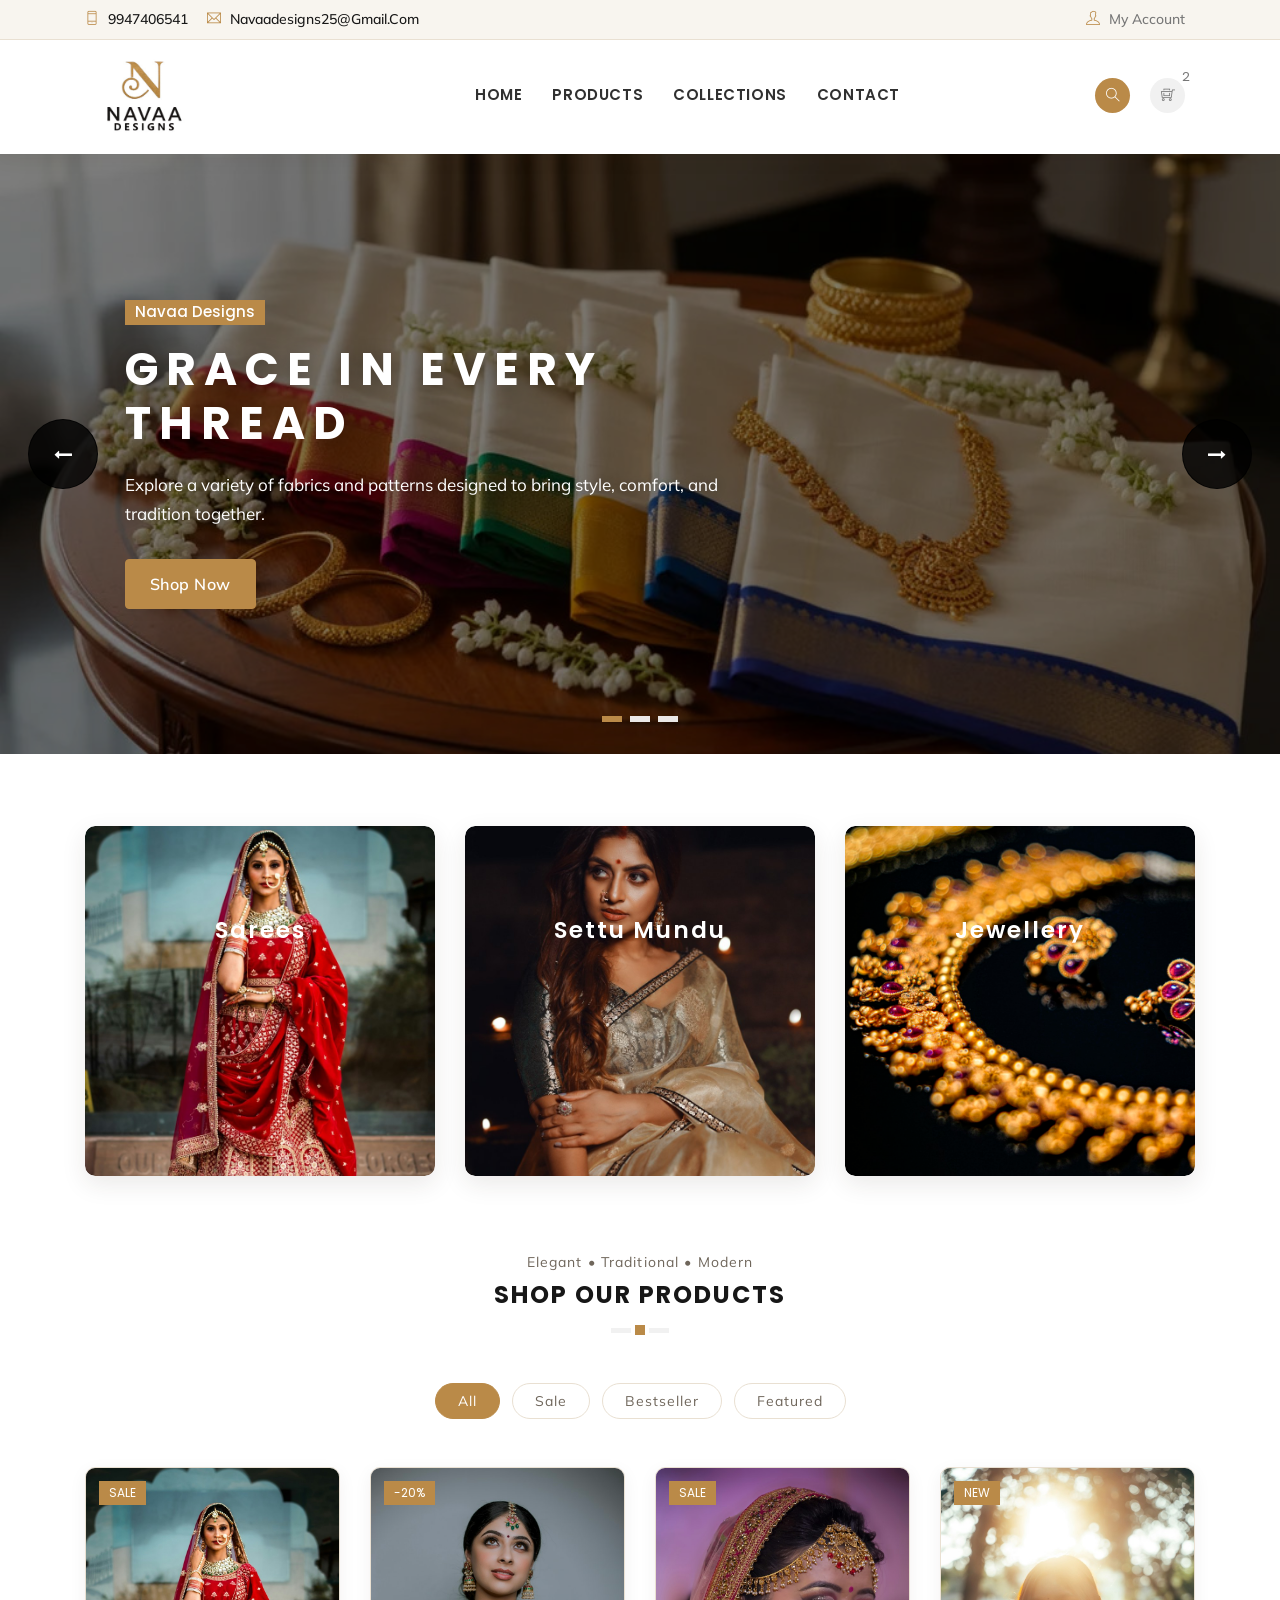
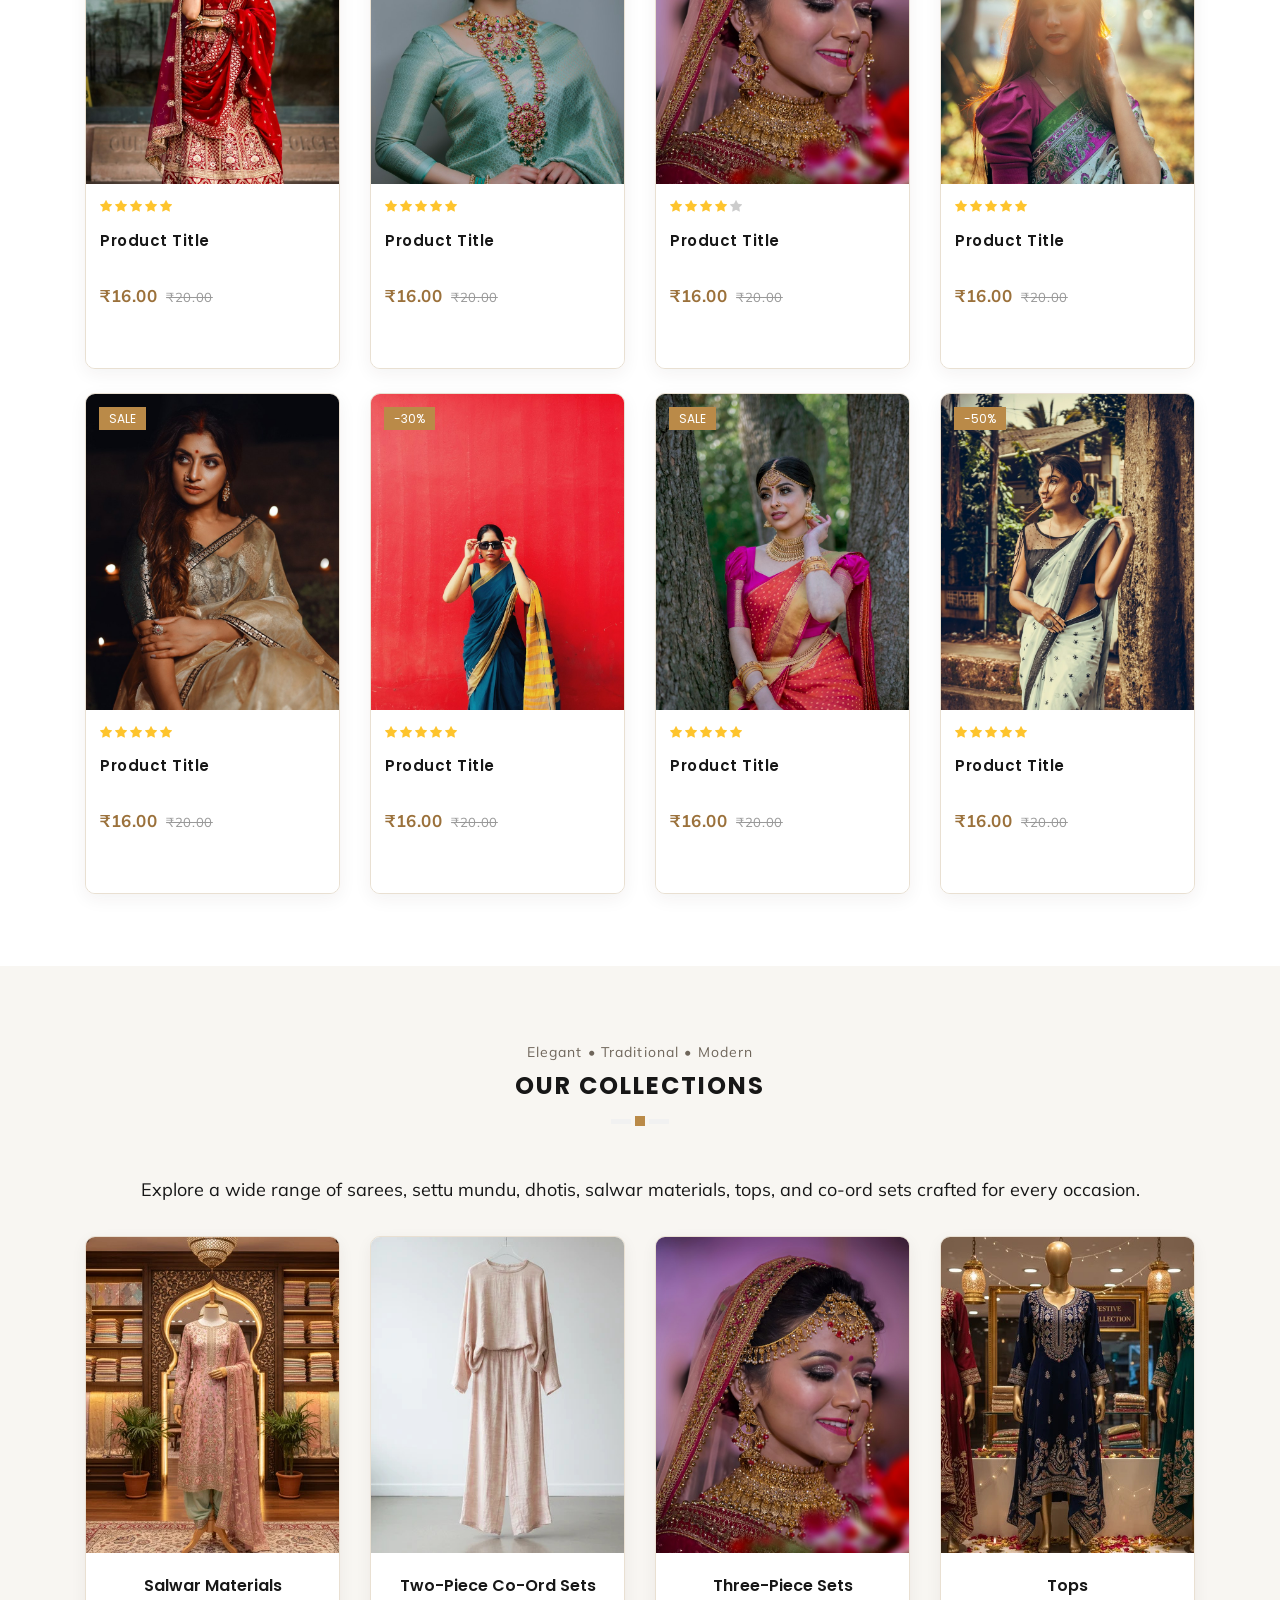
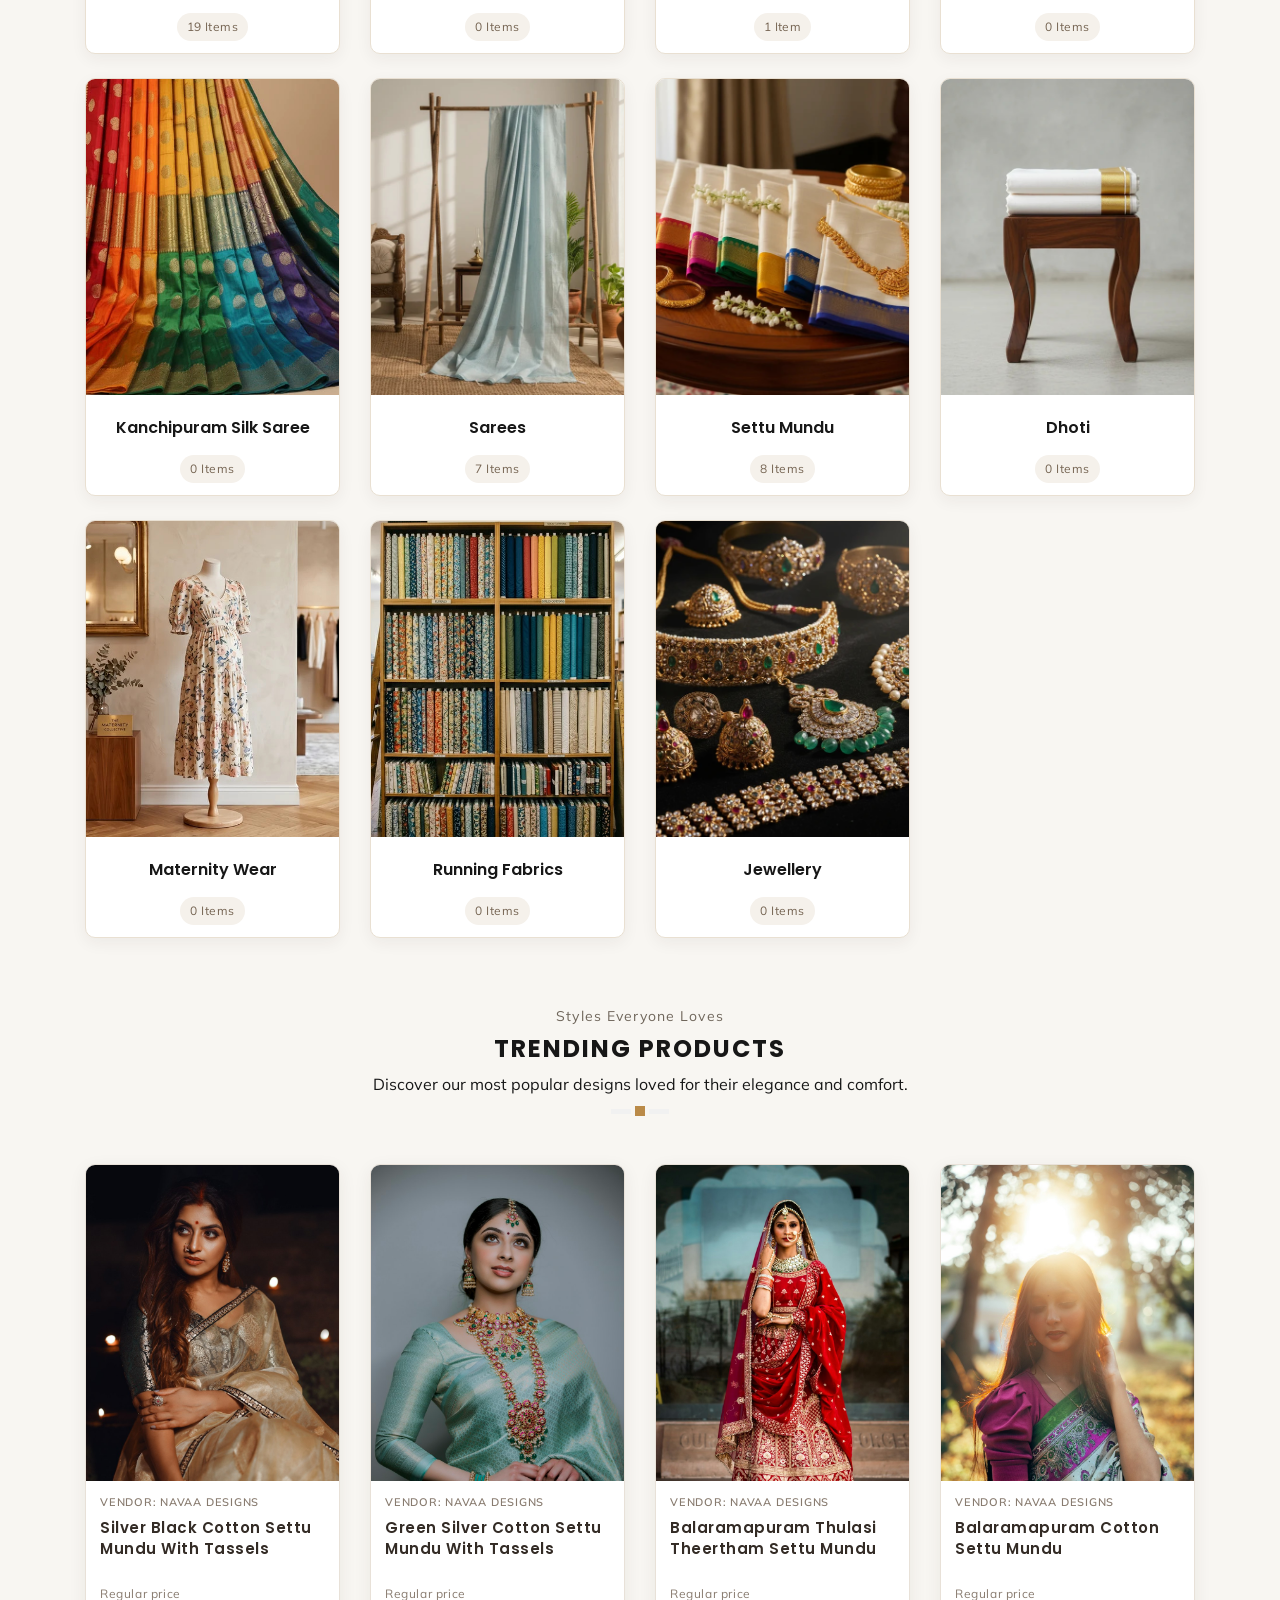
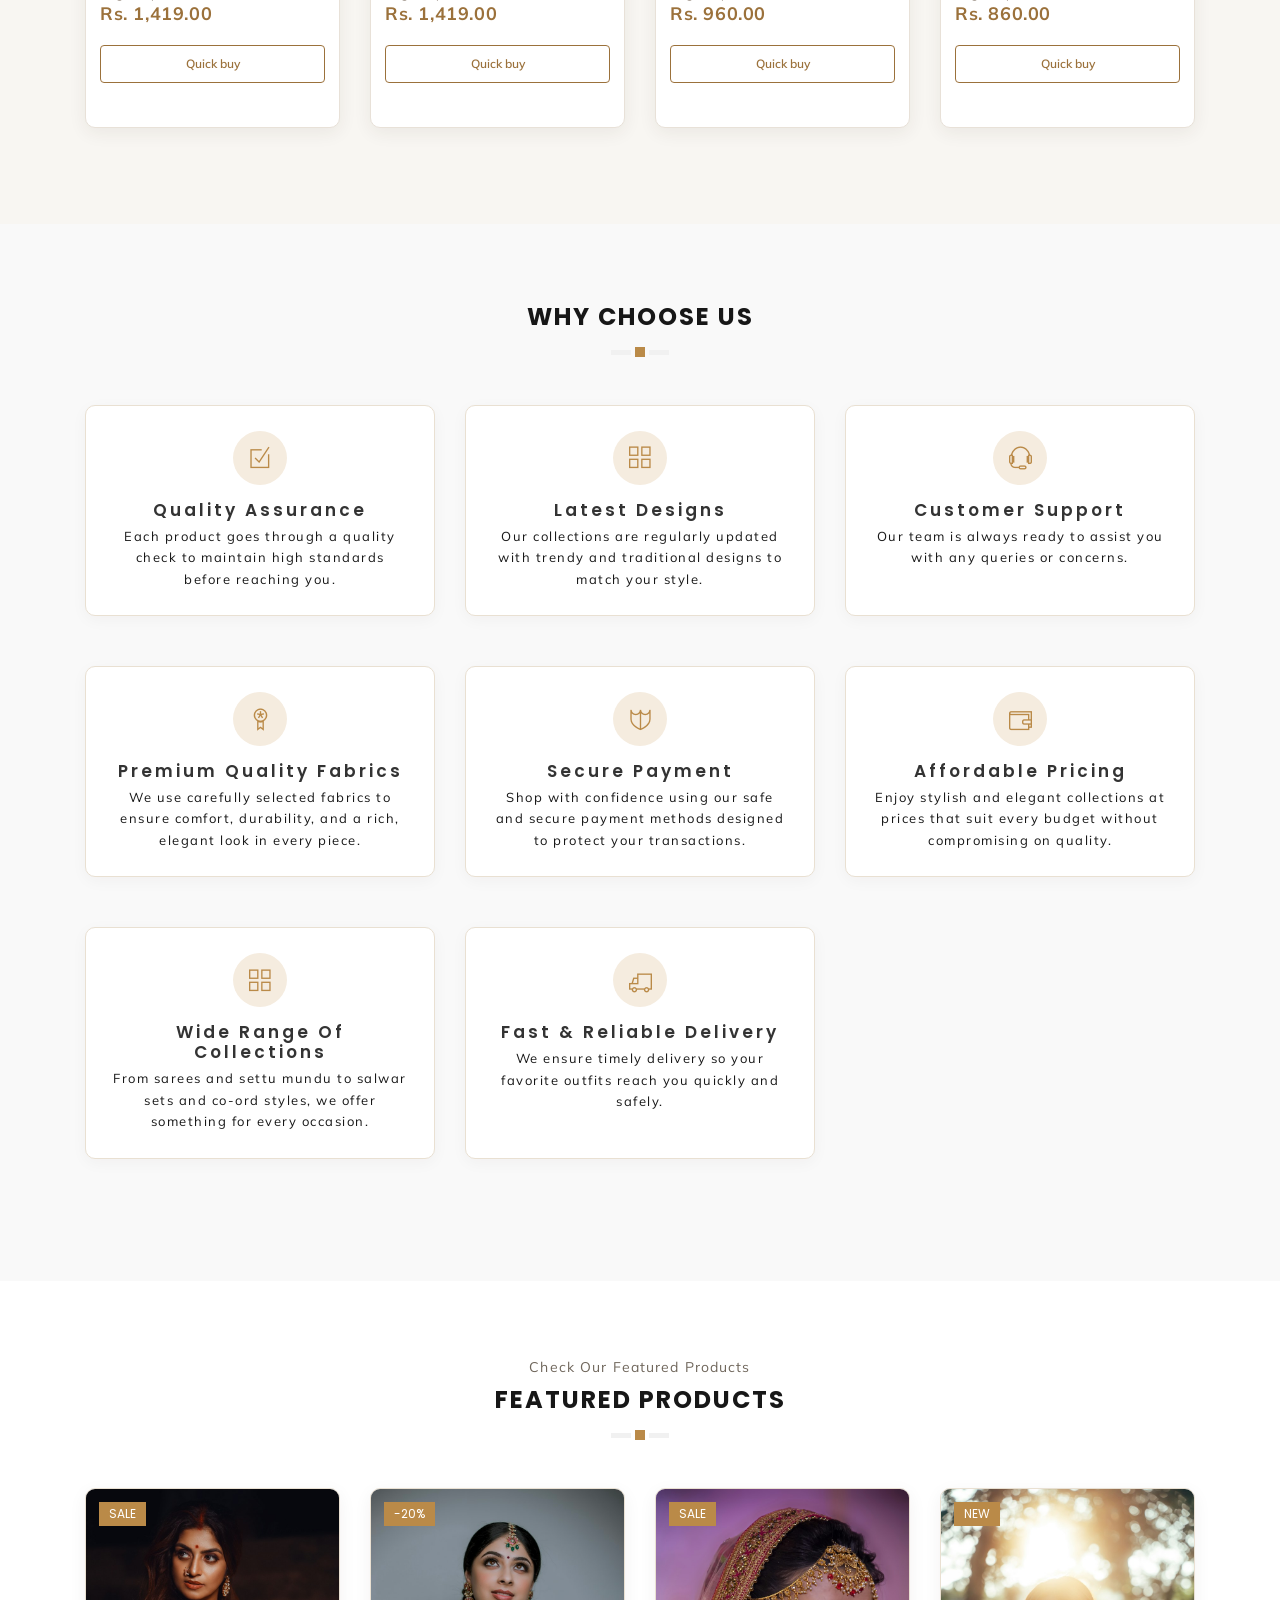
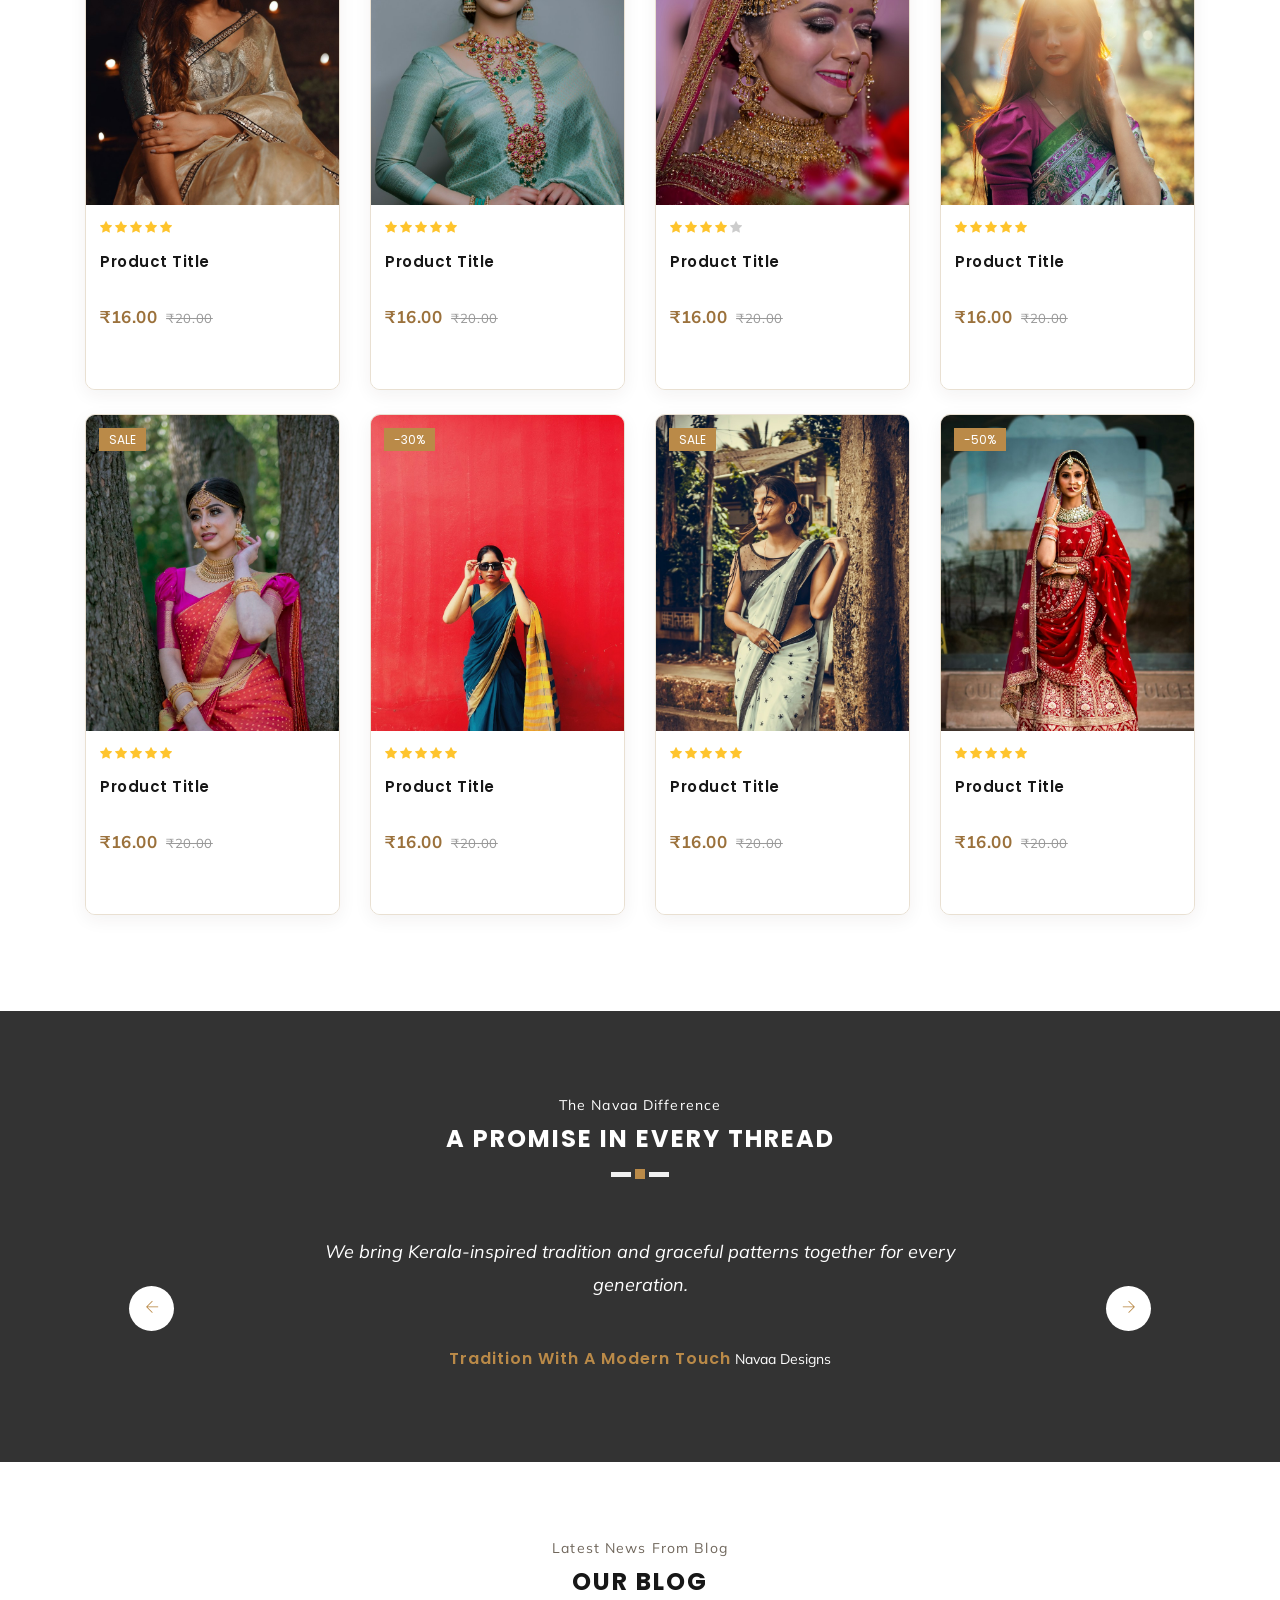
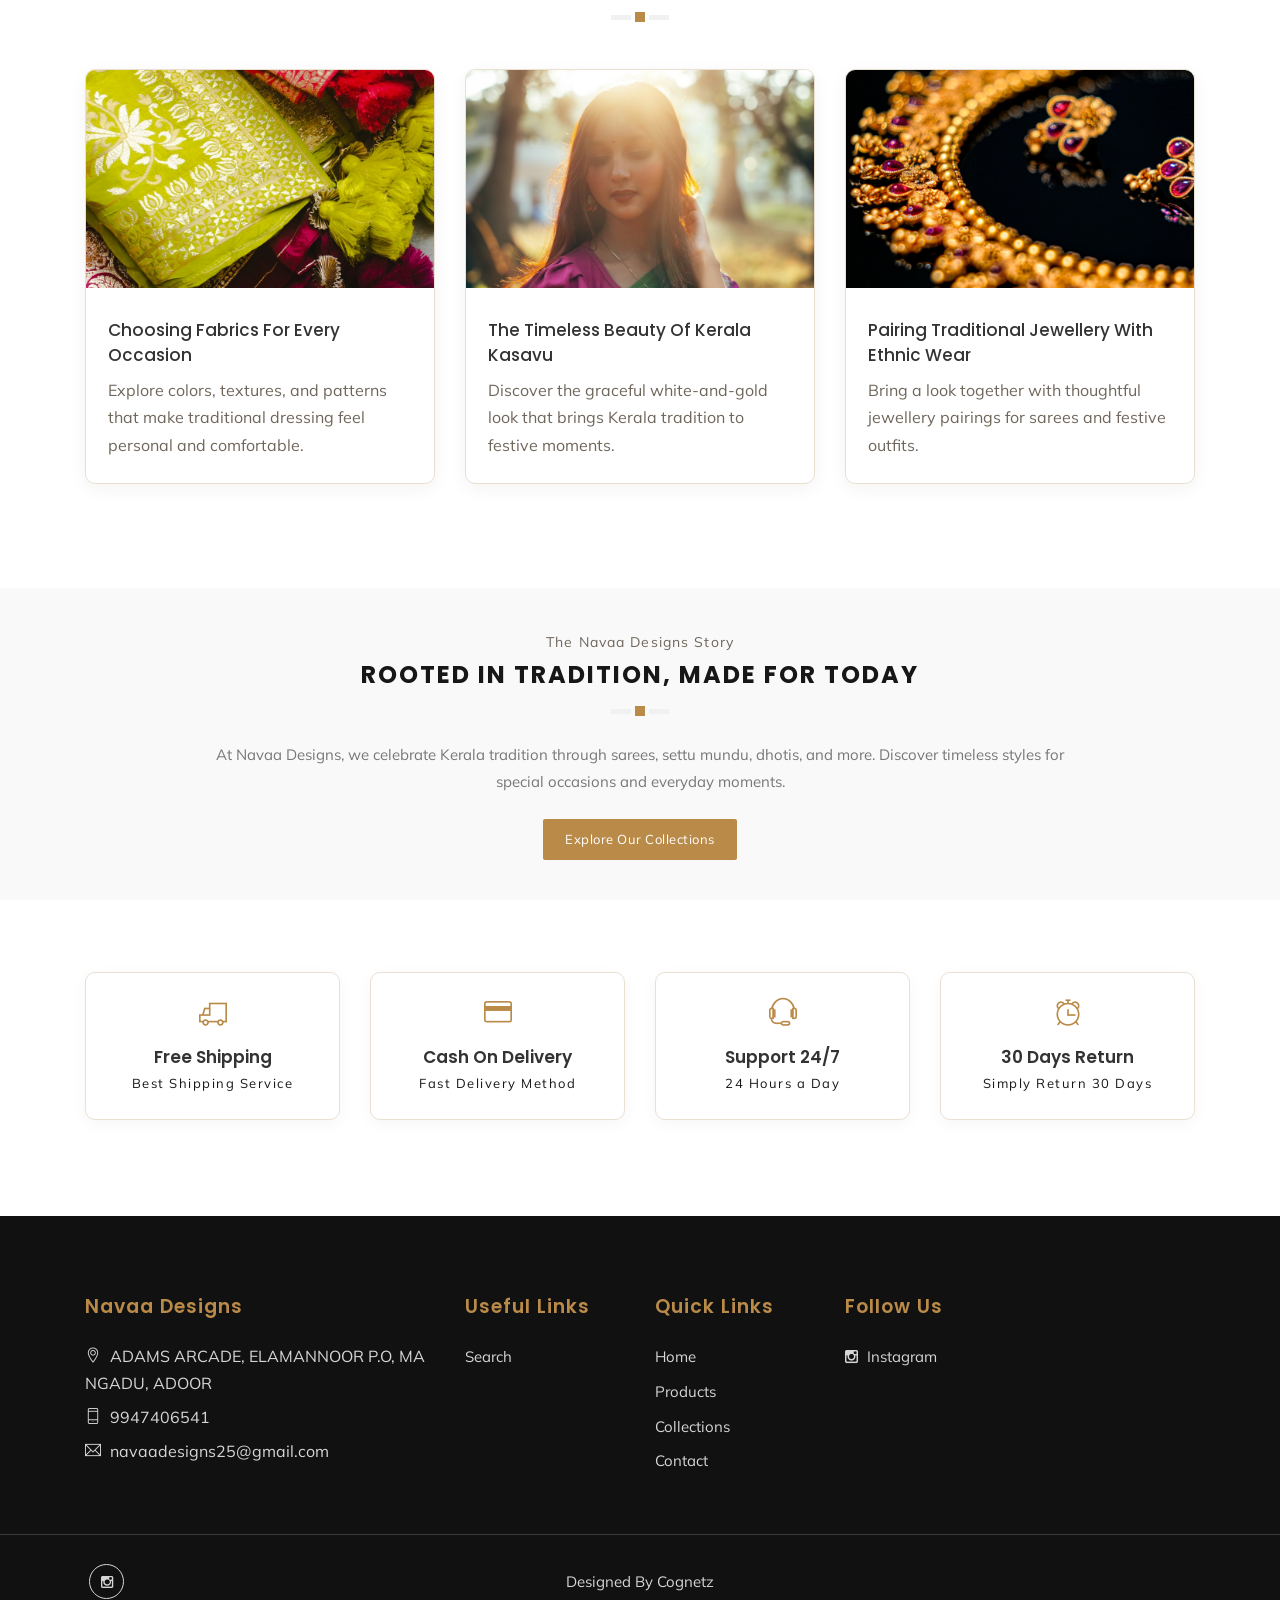
==== commit 5bf02d77: "commit6" ====
--- a/index.html
+++ b/index.html
@@ -123,7 +123,7 @@
 			}
 			#trending-products + .row .trending-actions {
 				display: grid;
-				grid-template-columns: 1fr 1fr;
+				grid-template-columns: 1fr;
 				gap: 8px;
 				margin-top: 8px;
 			}
@@ -142,11 +142,6 @@
 				text-align: center;
 				text-decoration: none;
 			}
-			#trending-products + .row .trending-actions .trending-add-cart {
-				border-color: var(--navaa-accent);
-				background: var(--navaa-accent);
-				color: #fff;
-			}
 			#collections .collection-card {
 				padding: 0 !important;
 				min-height: 0 !important;
@@ -399,26 +394,6 @@
 				color: var(--navaa-gold-dark);
 				text-align: left;
 			}
-			#product_area .product-content .add-to-cart,
-			#featured_product .product-content .add-to-cart {
-				display: inline-flex;
-				min-height: 38px;
-				align-items: center;
-				justify-content: center;
-				margin-top: auto;
-				padding: 8px 12px;
-				border: 1px solid var(--navaa-gold-dark);
-				border-radius: 4px;
-				color: var(--navaa-gold-dark);
-				text-align: center;
-				text-decoration: none;
-			}
-			#product_area .product-content .add-to-cart:hover,
-			#featured_product .product-content .add-to-cart:hover {
-				border-color: var(--navaa-accent);
-				background: var(--navaa-accent);
-				color: #fff;
-			}
 			#collections .collection-card {
 				height: calc(100% - 24px);
 				margin-bottom: 24px;
@@ -590,14 +565,38 @@
 				object-fit: cover;
 			}
 			@media (max-width: 767px) {
+				#header_area .header_top_area .container > .row {
+					display: flex;
+					flex-wrap: nowrap;
+					align-items: center;
+				}
+				#header_area .header_top_area .container > .row > div:first-child {
+					flex: 0 0 66%;
+					max-width: 66%;
+				}
+				#header_area .header_top_area .container > .row > div:last-child {
+					flex: 0 0 34%;
+					max-width: 34%;
+				}
+				#header_area .hdr_tp_right {
+					margin: 0;
+					text-align: right;
+				}
+				#header_area .hdr_tp_right > li {
+					padding: 0;
+					white-space: nowrap;
+				}
+				#header_area .hdr_tp_right a {
+					font-size: 12px;
+				}
 				#header_area .header_btm_area {
 					padding: 10px 0 0;
 				}
 				#header_area .header_btm_area > .container > .row {
 					display: flex;
-					flex-wrap: wrap;
+					position: relative;
+					flex-wrap: nowrap;
 					align-items: center;
-					row-gap: 6px;
 				}
 				#header_area .header_btm_area > .container > .row > div:nth-child(1) {
 					order: 1;
@@ -606,14 +605,14 @@
 				}
 				#header_area .header_btm_area > .container > .row > div:nth-child(2) {
 					order: 3;
-					flex: 0 0 100%;
-					max-width: 100%;
+					flex: 0 0 44px;
+					max-width: 44px;
 					text-align: left;
 				}
 				#header_area .header_btm_area > .container > .row > div:nth-child(3) {
 					order: 2;
-					flex: 0 0 50%;
-					max-width: 50%;
+					flex: 1 1 0;
+					max-width: none;
 				}
 				#header_area .header_btm_area .menu_wrap,
 				#header_area .header_btm_area .right_menu {
@@ -629,32 +628,48 @@
 					margin: 0;
 				}
 				#header_area .header_btm_area .search_icon {
-					padding-right: 10px;
+					padding-right: 6px;
 				}
 				#header_area .header_btm_area .cart_icon {
 					padding-bottom: 0;
 				}
+				#header_area .header_btm_area .mean-container {
+					position: static;
+				}
 				#header_area .mean-container .mean-bar {
+					position: static;
+					float: none;
+					width: 44px;
 					min-height: 40px;
-					margin: 4px 0 8px;
+					margin: 0 0 0 -15px;
 					padding: 0;
 					border-radius: 6px;
-					background: var(--navaa-cream);
+					background: transparent;
 				}
 				#header_area .mean-container a.meanmenu-reveal {
 					box-sizing: border-box;
 					width: 44px;
 					height: 40px;
 					padding: 9px 10px;
+					top: 50%;
+					right: 0;
 					color: var(--navaa-gold-dark);
+					transform: translateY(-50%);
 				}
 				#header_area .mean-container a.meanmenu-reveal span {
 					background: var(--navaa-gold-dark);
 				}
 				#header_area .mean-container .mean-nav {
-					margin-top: 40px;
+					position: absolute;
+					top: 100%;
+					right: 0;
+					left: 0;
+					float: none;
+					width: auto;
+					margin-top: 0;
 					background: #fff;
 					box-shadow: 0 8px 18px rgba(51, 38, 28, 0.1);
+					z-index: 9999;
 				}
 				#header_area .mean-container .mean-nav ul li a {
 					border-color: var(--navaa-border);
@@ -733,6 +748,16 @@
 				}
 				#slider_area .slider_content h1 {
 					letter-spacing: 3px;
+				}
+			}
+			@media (max-width: 359px) {
+				#header_area .header_top_area .container > .row > div:first-child {
+					flex-basis: 60%;
+					max-width: 60%;
+				}
+				#header_area .header_top_area .container > .row > div:last-child {
+					flex-basis: 40%;
+					max-width: 40%;
 				}
 			}
 			@media (max-width: 480px) {
@@ -1170,7 +1195,6 @@
 										<ul class="social">
 											<li><a href="" data-tip="Quick View"><i class="ti-zoom-in"></i></a></li>
 											<li><a href="" data-tip="Add to Wishlist"><i class="ti-bag"></i></a></li>
-											<li><a href="" data-tip="Add to Cart"><i class="ti-shopping-cart"></i></a></li>
 										</ul>
 										<span class="product-new-label">Sale</span>
 									</div>
@@ -1186,7 +1210,6 @@
 										<div class="price">₹16.00
 											<span>₹20.00</span>
 										</div>
-										<a class="add-to-cart" href="">+ Add To Cart</a>
 									</div>
 								</div>
 							</div><!-- End Col -->	
@@ -1201,7 +1224,6 @@
 										<ul class="social">
 											<li><a href="" data-tip="Quick View"><i class="ti-zoom-in"></i></a></li>
 											<li><a href="" data-tip="Add to Wishlist"><i class="ti-bag"></i></a></li>
-											<li><a href="" data-tip="Add to Cart"><i class="ti-shopping-cart"></i></a></li>
 										</ul>
 										<span class="product-new-label">-20%</span>				
 									</div>
@@ -1217,7 +1239,6 @@
 										<div class="price">₹16.00
 											<span>₹20.00</span>
 										</div>
-										<a class="add-to-cart" href="">+ Add To Cart</a>
 									</div>
 								</div>
 							</div><!-- End Col -->	
@@ -1232,7 +1253,6 @@
 										<ul class="social">
 											<li><a href="" data-tip="Quick View"><i class="ti-zoom-in"></i></a></li>
 											<li><a href="" data-tip="Add to Wishlist"><i class="ti-bag"></i></a></li>
-											<li><a href="" data-tip="Add to Cart"><i class="ti-shopping-cart"></i></a></li>
 										</ul>
 										<span class="product-new-label">Sale</span>
 									</div>
@@ -1248,7 +1268,6 @@
 										<div class="price">₹16.00
 											<span>₹20.00</span>
 										</div>
-										<a class="add-to-cart" href="">+ Add To Cart</a>
 									</div>
 								</div>
 							</div><!-- End Col -->	
@@ -1264,7 +1283,6 @@
 										<ul class="social">
 											<li><a href="" data-tip="Quick View"><i class="ti-zoom-in"></i></a></li>
 											<li><a href="" data-tip="Add to Wishlist"><i class="ti-bag"></i></a></li>
-											<li><a href="" data-tip="Add to Cart"><i class="ti-shopping-cart"></i></a></li>
 										</ul>
 										<span class="product-new-label">New</span>
 									</div>
@@ -1280,7 +1298,6 @@
 										<div class="price">₹16.00
 											<span>₹20.00</span>
 										</div>
-										<a class="add-to-cart" href="">+ Add To Cart</a>
 									</div>
 								</div>
 							</div><!-- End Col -->			
@@ -1296,7 +1313,6 @@
 										<ul class="social">
 											<li><a href="" data-tip="Quick View"><i class="ti-zoom-in"></i></a></li>
 											<li><a href="" data-tip="Add to Wishlist"><i class="ti-bag"></i></a></li>
-											<li><a href="" data-tip="Add to Cart"><i class="ti-shopping-cart"></i></a></li>
 										</ul>
 										<span class="product-new-label">Sale</span>
 									</div>
@@ -1312,7 +1328,6 @@
 										<div class="price">₹16.00
 											<span>₹20.00</span>
 										</div>
-										<a class="add-to-cart" href="">+ Add To Cart</a>
 									</div>
 								</div>
 							</div><!-- End Col -->			
@@ -1327,7 +1342,6 @@
 										<ul class="social">
 											<li><a href="" data-tip="Quick View"><i class="ti-zoom-in"></i></a></li>
 											<li><a href="" data-tip="Add to Wishlist"><i class="ti-bag"></i></a></li>
-											<li><a href="" data-tip="Add to Cart"><i class="ti-shopping-cart"></i></a></li>
 										</ul>
 										<span class="product-new-label">-30%</span>
 									</div>
@@ -1343,7 +1357,6 @@
 										<div class="price">₹16.00
 											<span>₹20.00</span>
 										</div>
-										<a class="add-to-cart" href="">+ Add To Cart</a>
 									</div>
 								</div>
 							</div><!-- End Col -->		
@@ -1358,7 +1371,6 @@
 										<ul class="social">
 											<li><a href="" data-tip="Quick View"><i class="ti-zoom-in"></i></a></li>
 											<li><a href="" data-tip="Add to Wishlist"><i class="ti-bag"></i></a></li>
-											<li><a href="" data-tip="Add to Cart"><i class="ti-shopping-cart"></i></a></li>
 										</ul>
 										<span class="product-new-label">Sale</span>
 									</div>
@@ -1374,7 +1386,6 @@
 										<div class="price">₹16.00
 											<span>₹20.00</span>
 										</div>
-										<a class="add-to-cart" href="">+ Add To Cart</a>
 									</div>
 								</div>
 							</div><!-- End Col -->	
@@ -1390,7 +1401,6 @@
 										<ul class="social">
 											<li><a href="" data-tip="Quick View"><i class="ti-zoom-in"></i></a></li>
 											<li><a href="" data-tip="Add to Wishlist"><i class="ti-bag"></i></a></li>
-											<li><a href="" data-tip="Add to Cart"><i class="ti-shopping-cart"></i></a></li>
 										</ul>
 										<span class="product-new-label">-50%</span>
 									</div>
@@ -1406,7 +1416,6 @@
 										<div class="price">₹16.00
 											<span>₹20.00</span>
 										</div>
-										<a class="add-to-cart" href="">+ Add To Cart</a>
 									</div>
 								</div>
 							</div><!-- End Col -->			
@@ -1553,7 +1562,7 @@
 						<div class="product-grid">
 							<div class="product-image">
 								<a href="#"><img class="pic-1" src="img/home/kasavu-saree.jpg" alt="Kerala kasavu saree"><img class="pic-2" src="img/home/saree-orange.jpg" alt="Woman wearing a red and gold saree"></a>
-								<ul class="social"><li><a href="" data-tip="Quick View"><i class="ti-zoom-in"></i></a></li><li><a href="" data-tip="Add to Wishlist"><i class="ti-bag"></i></a></li><li><a href="" data-tip="Add to Cart"><i class="ti-shopping-cart"></i></a></li></ul>
+								<ul class="social"><li><a href="" data-tip="Quick View"><i class="ti-zoom-in"></i></a></li><li><a href="" data-tip="Add to Wishlist"><i class="ti-bag"></i></a></li></ul>
 							</div>
 							<div class="product-content">
 								<p class="trending-vendor">Vendor: Navaa Designs</p>
@@ -1561,7 +1570,6 @@
 								<div class="price"><span class="trending-price-label">Regular price</span>Rs. 1,419.00</div>
 								<div class="trending-actions">
 									<a class="trending-quick-buy" href="">Quick buy</a>
-									<a class="trending-add-cart" href="">Add to cart</a>
 								</div>
 							</div>
 						</div>
@@ -1570,7 +1578,7 @@
 						<div class="product-grid">
 							<div class="product-image">
 								<a href="#"><img class="pic-1" src="img/home/saree-green.jpg" alt="Woman wearing a green saree with jewelry"><img class="pic-2" src="img/home/saree-orange.jpg" alt="Woman wearing an orange saree"></a>
-								<ul class="social"><li><a href="" data-tip="Quick View"><i class="ti-zoom-in"></i></a></li><li><a href="" data-tip="Add to Wishlist"><i class="ti-bag"></i></a></li><li><a href="" data-tip="Add to Cart"><i class="ti-shopping-cart"></i></a></li></ul>
+								<ul class="social"><li><a href="" data-tip="Quick View"><i class="ti-zoom-in"></i></a></li><li><a href="" data-tip="Add to Wishlist"><i class="ti-bag"></i></a></li></ul>
 							</div>
 							<div class="product-content">
 								<p class="trending-vendor">Vendor: Navaa Designs</p>
@@ -1578,7 +1586,6 @@
 								<div class="price"><span class="trending-price-label">Regular price</span>Rs. 1,419.00</div>
 								<div class="trending-actions">
 									<a class="trending-quick-buy" href="">Quick buy</a>
-									<a class="trending-add-cart" href="">Add to cart</a>
 								</div>
 							</div>
 						</div>
@@ -1587,7 +1594,7 @@
 						<div class="product-grid">
 							<div class="product-image">
 								<a href="#"><img class="pic-1" src="img/home/saree-red.jpg" alt="Woman wearing a red bridal saree"><img class="pic-2" src="img/home/saree-blue.jpg" alt="Woman wearing a blue saree"></a>
-								<ul class="social"><li><a href="" data-tip="Quick View"><i class="ti-zoom-in"></i></a></li><li><a href="" data-tip="Add to Wishlist"><i class="ti-bag"></i></a></li><li><a href="" data-tip="Add to Cart"><i class="ti-shopping-cart"></i></a></li></ul>
+								<ul class="social"><li><a href="" data-tip="Quick View"><i class="ti-zoom-in"></i></a></li><li><a href="" data-tip="Add to Wishlist"><i class="ti-bag"></i></a></li></ul>
 							</div>
 							<div class="product-content">
 								<p class="trending-vendor">Vendor: Navaa Designs</p>
@@ -1595,7 +1602,6 @@
 								<div class="price"><span class="trending-price-label">Regular price</span>Rs. 960.00</div>
 								<div class="trending-actions">
 									<a class="trending-quick-buy" href="">Quick buy</a>
-									<a class="trending-add-cart" href="">Add to cart</a>
 								</div>
 							</div>
 						</div>
@@ -1604,7 +1610,7 @@
 						<div class="product-grid">
 							<div class="product-image">
 								<a href="#"><img class="pic-1" src="img/home/saree-walk.jpg" alt="Woman wearing a traditional saree"><img class="pic-2" src="img/home/saree-pattern.jpg" alt="Black and white traditional saree"></a>
-								<ul class="social"><li><a href="" data-tip="Quick View"><i class="ti-zoom-in"></i></a></li><li><a href="" data-tip="Add to Wishlist"><i class="ti-bag"></i></a></li><li><a href="" data-tip="Add to Cart"><i class="ti-shopping-cart"></i></a></li></ul>
+								<ul class="social"><li><a href="" data-tip="Quick View"><i class="ti-zoom-in"></i></a></li><li><a href="" data-tip="Add to Wishlist"><i class="ti-bag"></i></a></li></ul>
 							</div>
 							<div class="product-content">
 								<p class="trending-vendor">Vendor: Navaa Designs</p>
@@ -1612,7 +1618,6 @@
 								<div class="price"><span class="trending-price-label">Regular price</span>Rs. 860.00</div>
 								<div class="trending-actions">
 									<a class="trending-quick-buy" href="">Quick buy</a>
-									<a class="trending-add-cart" href="">Add to cart</a>
 								</div>
 							</div>
 						</div>
@@ -1733,7 +1738,6 @@
 								<ul class="social">
 									<li><a href="" data-tip="Quick View"><i class="ti-zoom-in"></i></a></li>
 									<li><a href="" data-tip="Add to Wishlist"><i class="ti-bag"></i></a></li>
-									<li><a href="" data-tip="Add to Cart"><i class="ti-shopping-cart"></i></a></li>
 								</ul>
 								<span class="product-new-label">Sale</span>
 							</div>
@@ -1749,7 +1753,6 @@
 								<div class="price">₹16.00
 									<span>₹20.00</span>
 								</div>
-								<a class="add-to-cart" href="">+ Add To Cart</a>
 							</div>
 						</div>
 					</div><!-- End Col -->	
@@ -1764,7 +1767,6 @@
 								<ul class="social">
 									<li><a href="" data-tip="Quick View"><i class="ti-zoom-in"></i></a></li>
 									<li><a href="" data-tip="Add to Wishlist"><i class="ti-bag"></i></a></li>
-									<li><a href="" data-tip="Add to Cart"><i class="ti-shopping-cart"></i></a></li>
 								</ul>
 								<span class="product-new-label">-20%</span>				
 							</div>
@@ -1780,7 +1782,6 @@
 								<div class="price">₹16.00
 									<span>₹20.00</span>
 								</div>
-								<a class="add-to-cart" href="">+ Add To Cart</a>
 							</div>
 						</div>
 					</div><!-- End Col -->	
@@ -1795,7 +1796,6 @@
 								<ul class="social">
 									<li><a href="" data-tip="Quick View"><i class="ti-zoom-in"></i></a></li>
 									<li><a href="" data-tip="Add to Wishlist"><i class="ti-bag"></i></a></li>
-									<li><a href="" data-tip="Add to Cart"><i class="ti-shopping-cart"></i></a></li>
 								</ul>
 								<span class="product-new-label">Sale</span>
 							</div>
@@ -1811,7 +1811,6 @@
 								<div class="price">₹16.00
 									<span>₹20.00</span>
 								</div>
-								<a class="add-to-cart" href="">+ Add To Cart</a>
 							</div>
 						</div>
 					</div><!-- End Col -->	
@@ -1827,7 +1826,6 @@
 								<ul class="social">
 									<li><a href="" data-tip="Quick View"><i class="ti-zoom-in"></i></a></li>
 									<li><a href="" data-tip="Add to Wishlist"><i class="ti-bag"></i></a></li>
-									<li><a href="" data-tip="Add to Cart"><i class="ti-shopping-cart"></i></a></li>
 								</ul>
 								<span class="product-new-label">New</span>
 							</div>
@@ -1843,7 +1841,6 @@
 								<div class="price">₹16.00
 									<span>₹20.00</span>
 								</div>
-								<a class="add-to-cart" href="">+ Add To Cart</a>
 							</div>
 						</div>
 					</div><!-- End Col -->			
@@ -1859,7 +1856,6 @@
 								<ul class="social">
 									<li><a href="" data-tip="Quick View"><i class="ti-zoom-in"></i></a></li>
 									<li><a href="" data-tip="Add to Wishlist"><i class="ti-bag"></i></a></li>
-									<li><a href="" data-tip="Add to Cart"><i class="ti-shopping-cart"></i></a></li>
 								</ul>
 								<span class="product-new-label">Sale</span>
 							</div>
@@ -1875,7 +1871,6 @@
 								<div class="price">₹16.00
 									<span>₹20.00</span>
 								</div>
-								<a class="add-to-cart" href="">+ Add To Cart</a>
 							</div>
 						</div>
 					</div><!-- End Col -->			
@@ -1890,7 +1885,6 @@
 								<ul class="social">
 									<li><a href="" data-tip="Quick View"><i class="ti-zoom-in"></i></a></li>
 									<li><a href="" data-tip="Add to Wishlist"><i class="ti-bag"></i></a></li>
-									<li><a href="" data-tip="Add to Cart"><i class="ti-shopping-cart"></i></a></li>
 								</ul>
 								<span class="product-new-label">-30%</span>
 							</div>
@@ -1906,7 +1900,6 @@
 								<div class="price">₹16.00
 									<span>₹20.00</span>
 								</div>
-								<a class="add-to-cart" href="">+ Add To Cart</a>
 							</div>
 						</div>
 					</div><!-- End Col -->		
@@ -1921,7 +1914,6 @@
 								<ul class="social">
 									<li><a href="" data-tip="Quick View"><i class="ti-zoom-in"></i></a></li>
 									<li><a href="" data-tip="Add to Wishlist"><i class="ti-bag"></i></a></li>
-									<li><a href="" data-tip="Add to Cart"><i class="ti-shopping-cart"></i></a></li>
 								</ul>
 								<span class="product-new-label">Sale</span>
 							</div>
@@ -1937,7 +1929,6 @@
 								<div class="price">₹16.00
 									<span>₹20.00</span>
 								</div>
-								<a class="add-to-cart" href="">+ Add To Cart</a>
 							</div>
 						</div>
 					</div><!-- End Col -->	
@@ -1953,7 +1944,6 @@
 								<ul class="social">
 									<li><a href="" data-tip="Quick View"><i class="ti-zoom-in"></i></a></li>
 									<li><a href="" data-tip="Add to Wishlist"><i class="ti-bag"></i></a></li>
-									<li><a href="" data-tip="Add to Cart"><i class="ti-shopping-cart"></i></a></li>
 								</ul>
 								<span class="product-new-label">-50%</span>
 							</div>
@@ -1969,7 +1959,6 @@
 								<div class="price">₹16.00
 									<span>₹20.00</span>
 								</div>
-								<a class="add-to-cart" href="">+ Add To Cart</a>
 							</div>
 						</div>
 					</div><!-- End Col -->			
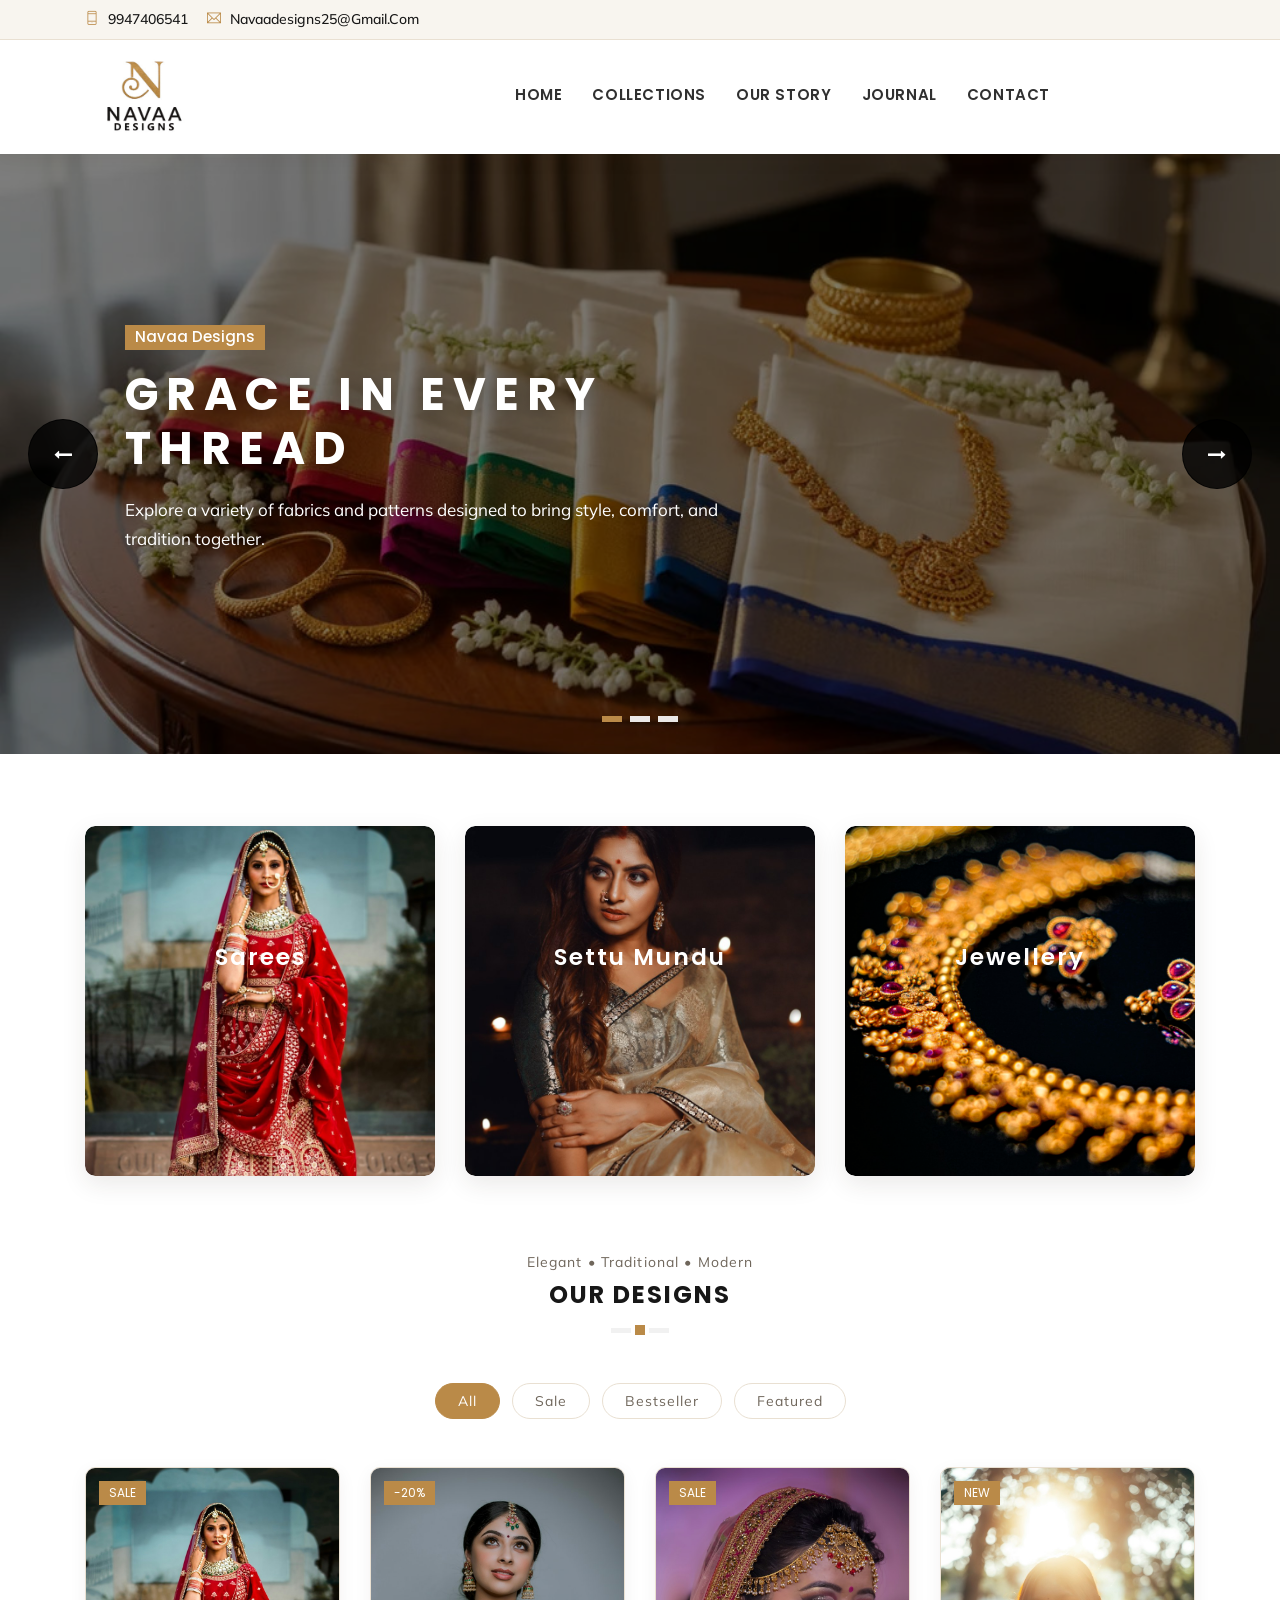
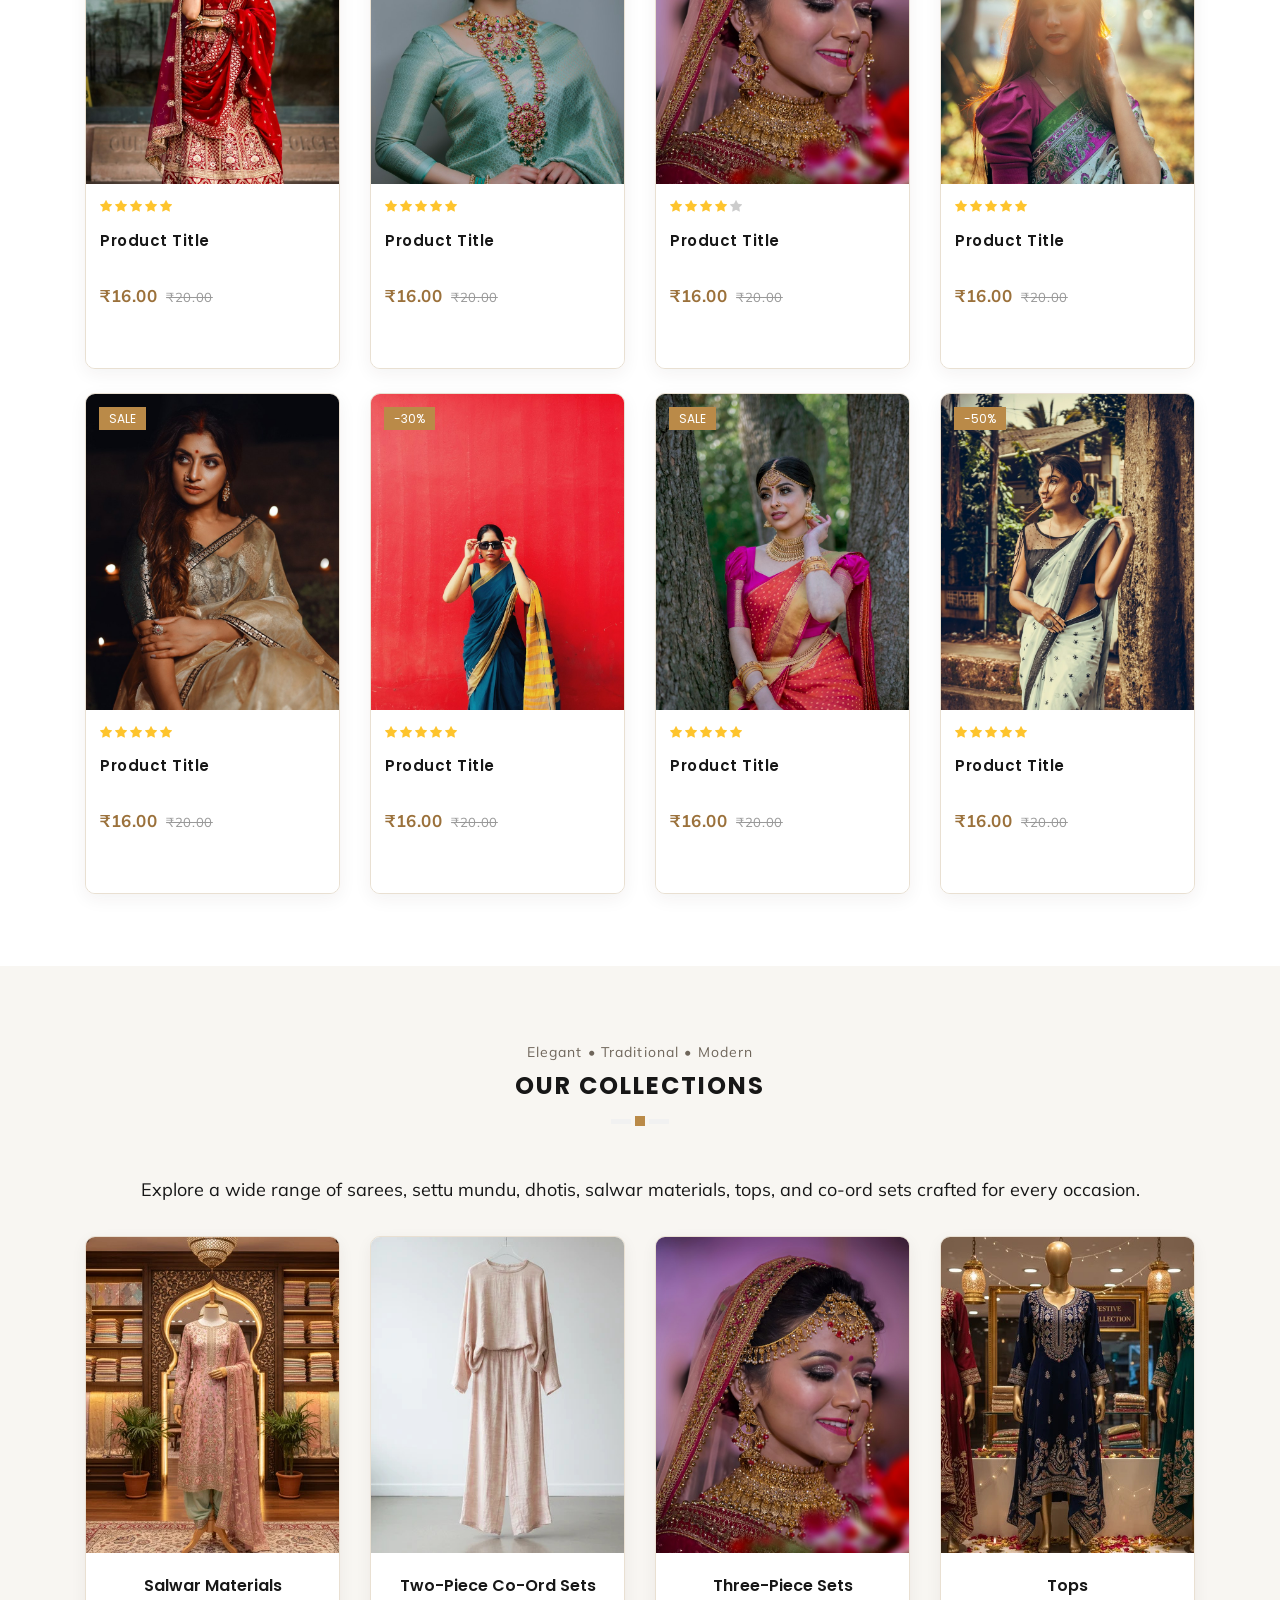
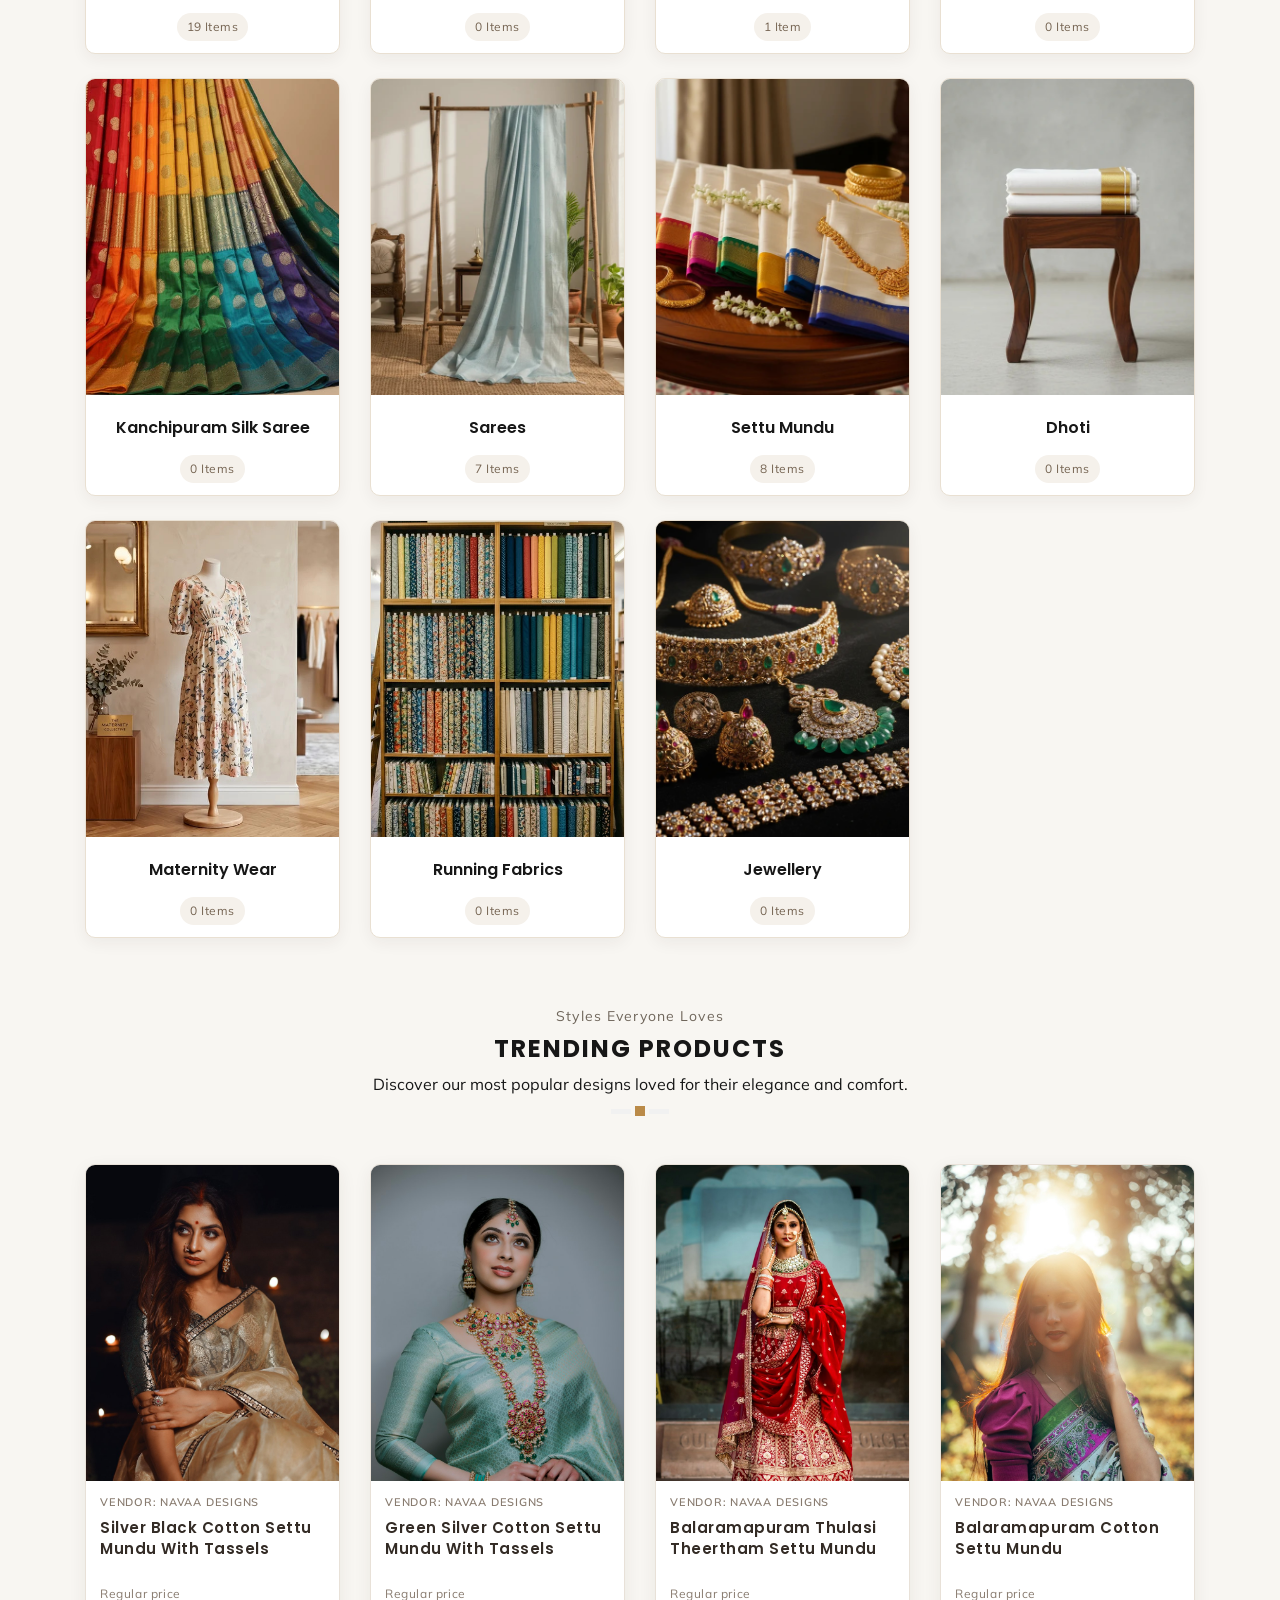
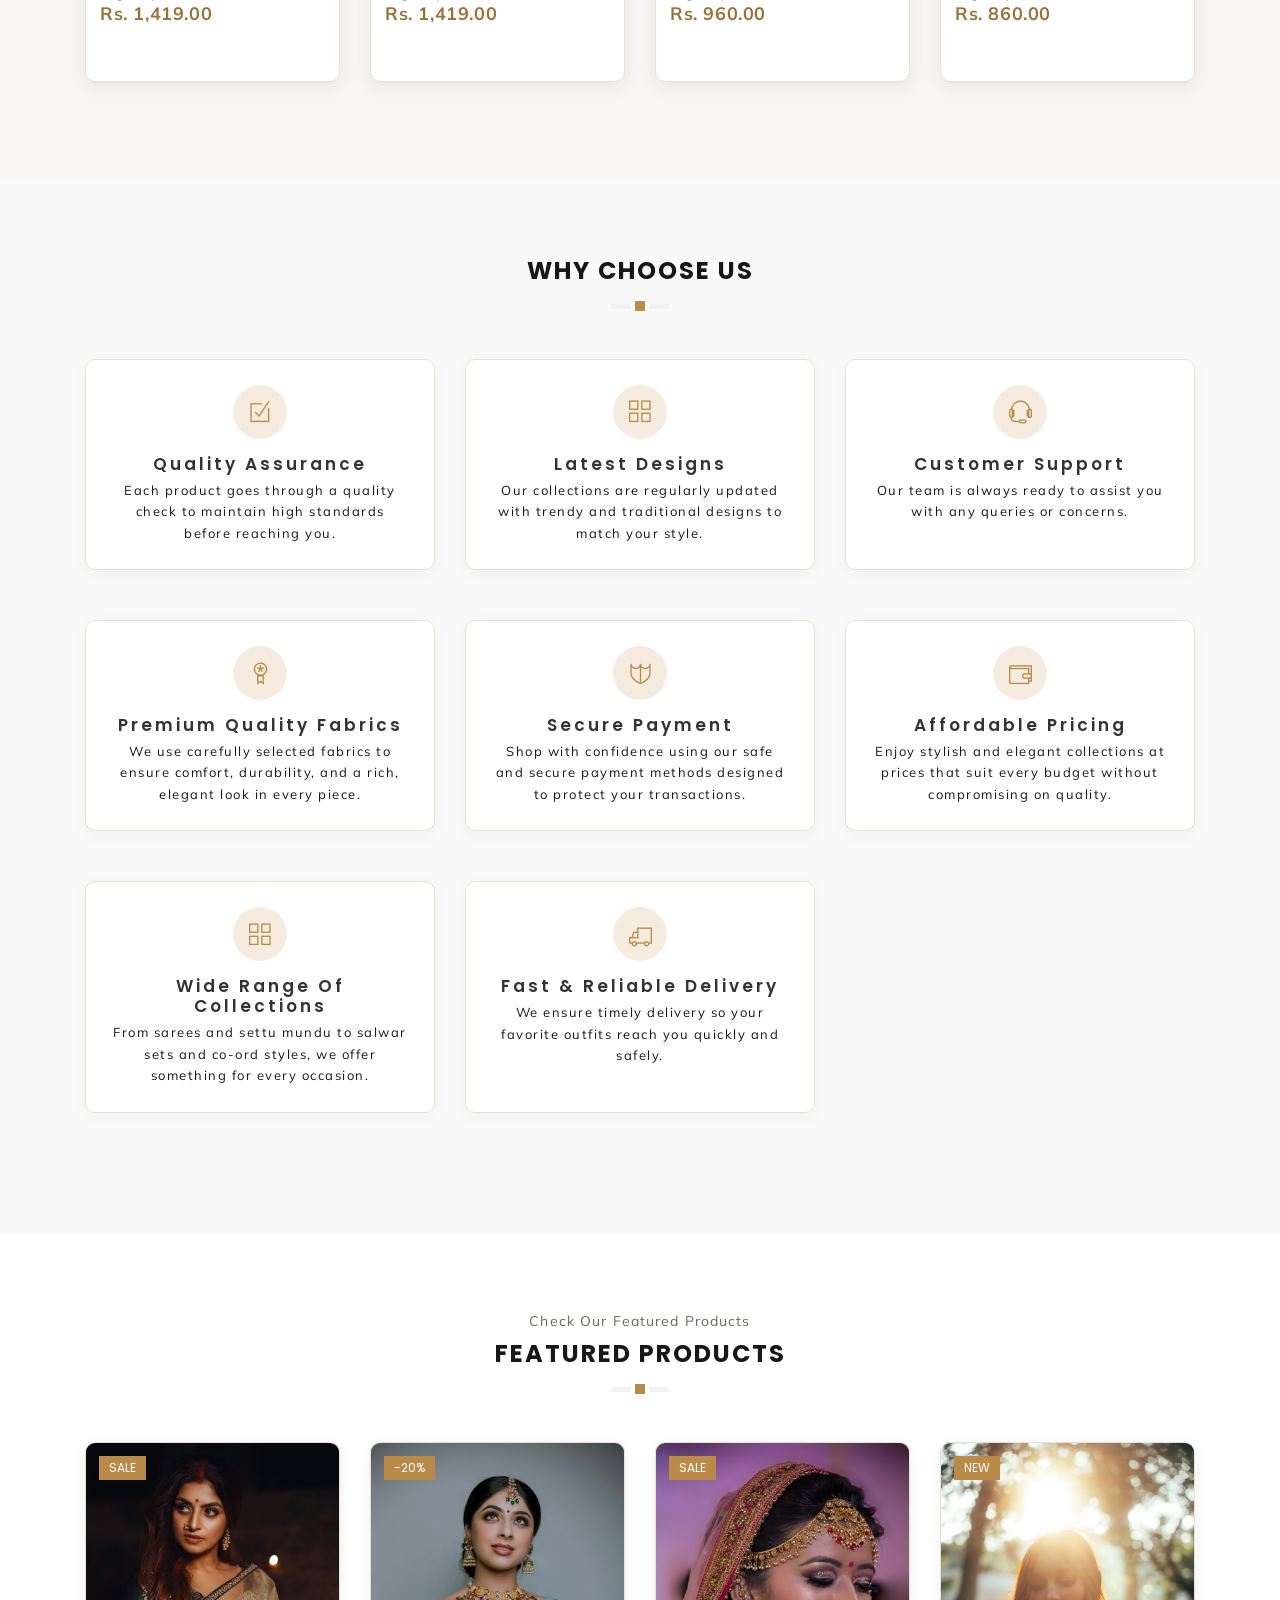
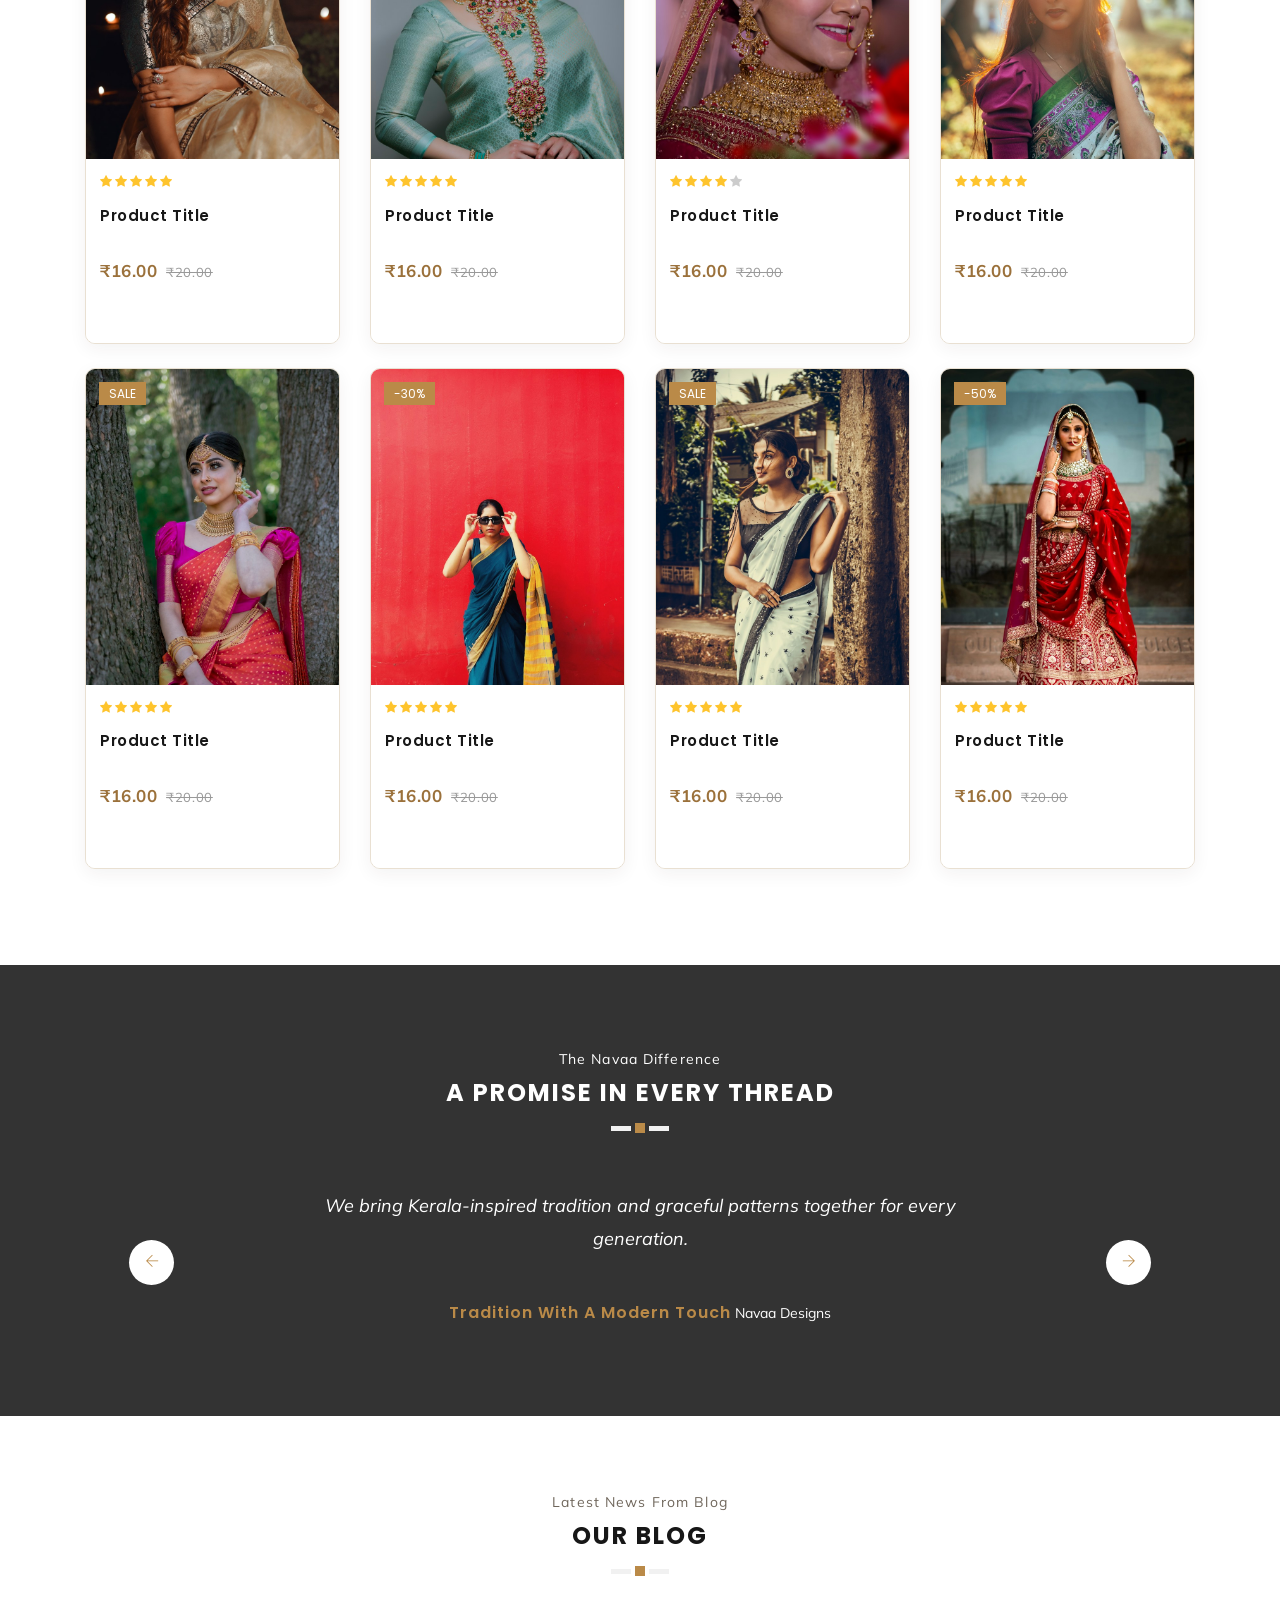
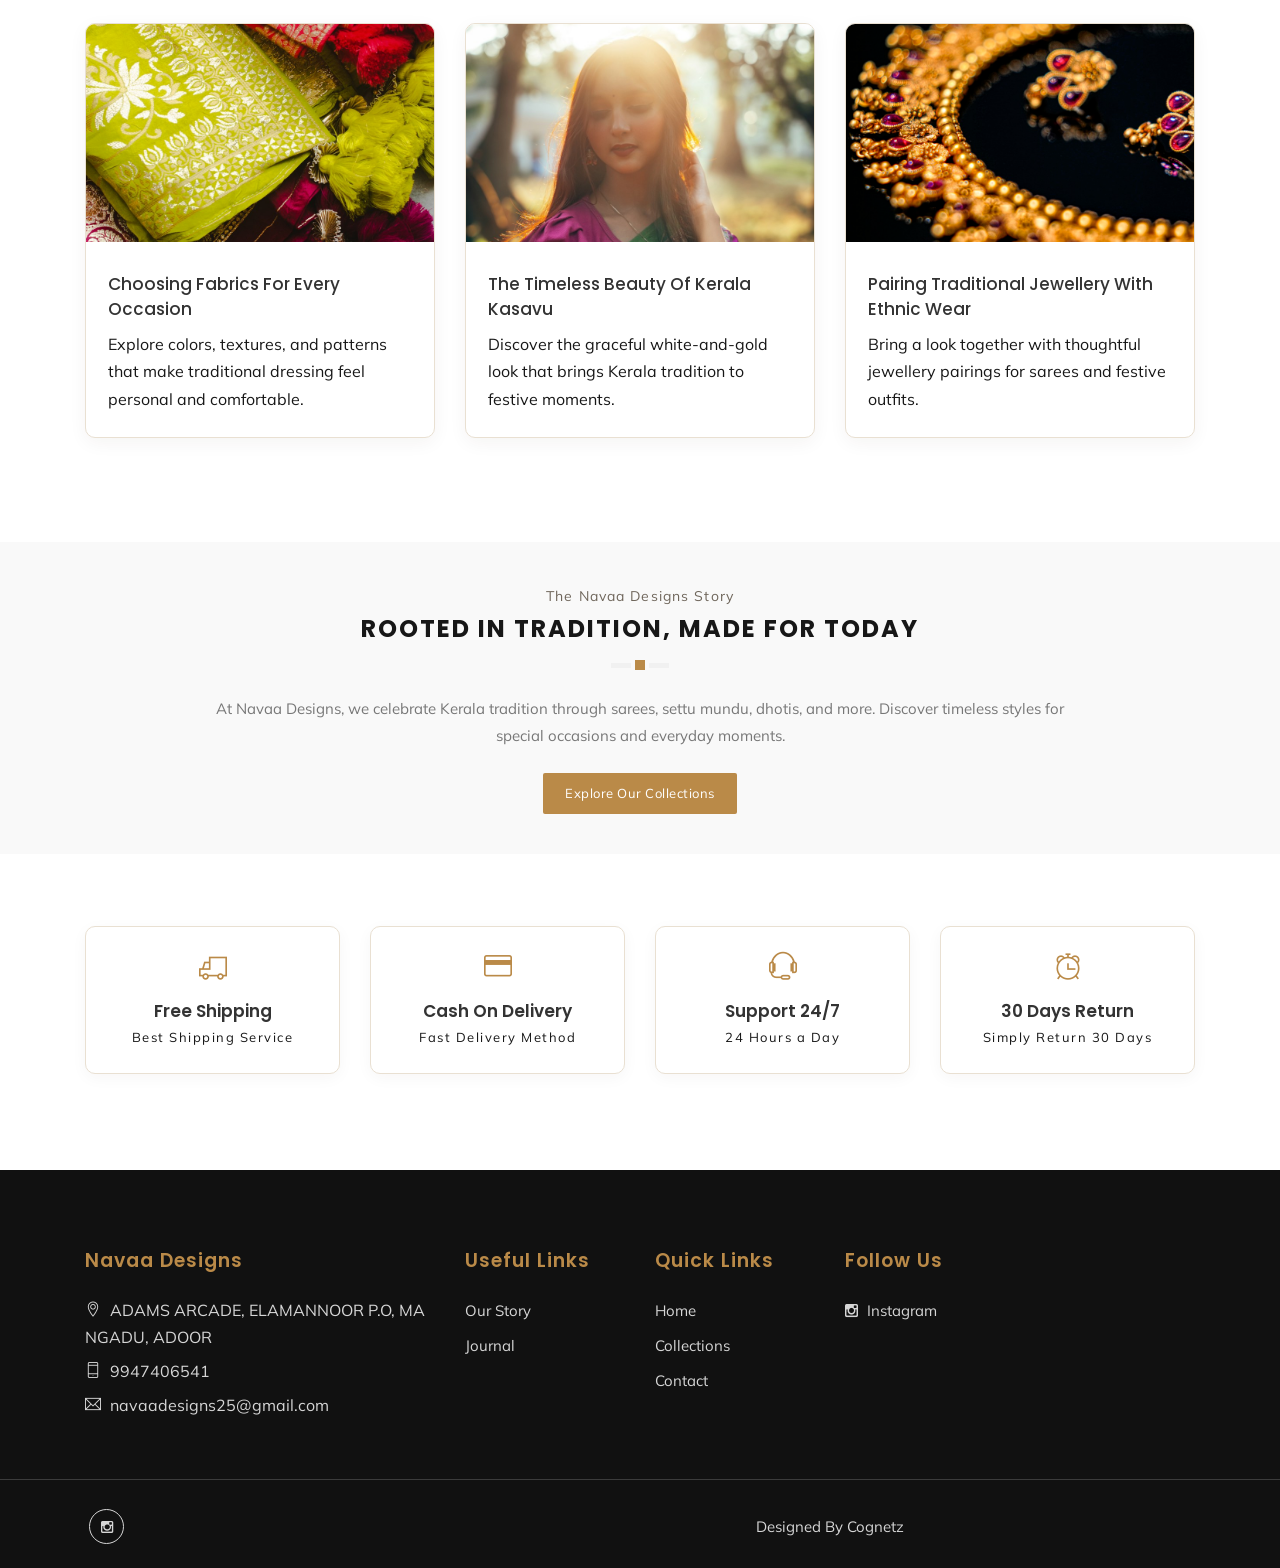
==== commit 97099a61: "commit8" ====
--- a/index.html
+++ b/index.html
@@ -1,4 +1,4 @@
-﻿<!DOCTYPE HTML>
+<!DOCTYPE HTML>
 <html lang="en-US">
 	<head>
 		<meta charset="UTF-8">
@@ -14,23 +14,11 @@
 		<link rel="stylesheet" href="css/owl.theme.default.min.css" />
 		<link rel="stylesheet" href="css/owl.carousel.min.css" />
 		<link rel="stylesheet" href="css/meanmenu.min.css" />
-		<link rel="stylesheet" href="css/remodal.css" />
-		<link rel="stylesheet" href="css/remodal-default-theme.css" />
 		<link rel="stylesheet" href="css/venobox.css" />
 		<link rel="stylesheet" href="css/bootstrap.min.css" />	
 		<link rel="stylesheet" href="css/style.css" />
 		<link rel="stylesheet" href="css/responsive.css" />	
 		<style>
-			#header_area .main-menu nav > ul > li:nth-child(n+4):not(:last-child),
-			#header_area .mobile-menu nav > ul > li:nth-child(n+4):not(:last-child),
-			#header_area .main-menu nav > ul > li > ul,
-			#header_area .main-menu nav > ul > li > .mega-menu,
-			#header_area .mobile-menu nav > ul > li > ul,
-			#header_area .mean-nav > ul > li:nth-child(n+4):not(:last-child),
-			#header_area .mean-nav > ul > li > ul,
-			#header_area .mean-nav > ul > li > a.mean-expand {
-				display: none;
-			}
 			#header_area .logo img {
 				display: block;
 				width: 120px;
@@ -42,106 +30,7 @@
 					width: 100px;
 				}
 			}
-			#trending-products + .row .product-image {
-				background: #f3eee7;
-			}
-			#trending-products + .row .product-grid {
-				display: flex;
-				flex-direction: column;
-				padding: 0;
-				overflow: hidden;
-				border: 1px solid #e8e1d8;
-				border-radius: 10px;
-				background: #fff;
-				box-shadow: 0 5px 18px rgba(51, 38, 28, 0.07);
-				transition: box-shadow 0.2s ease, transform 0.2s ease;
-			}
-			#trending-products + .row .product-grid:hover {
-				transform: translateY(-3px);
-				box-shadow: 0 10px 24px rgba(51, 38, 28, 0.12);
-			}
-			#trending-products + .row .product-image {
-				aspect-ratio: 4 / 5;
-				overflow: hidden;
-			}
-			#trending-products + .row .product-image > a {
-				height: 100%;
-			}
-			#trending-products + .row .product-image img {
-				display: block;
-				width: 100%;
-				height: 100%;
-				object-fit: cover;
-			}
-			#trending-products + .row .product-content {
-				position: static;
-				display: flex;
-				flex: 0 0 auto;
-				flex-direction: column;
-				align-items: stretch;
-				margin: 0;
-				padding: 14px;
-				text-align: left;
-			}
-			#trending-products + .row .trending-vendor {
-				margin: 0 0 8px;
-				color: #887b6f;
-				font-size: 11px;
-				font-weight: 600;
-				letter-spacing: 0.07em;
-				line-height: 1.3;
-				text-transform: uppercase;
-			}
-			#trending-products + .row .product-content .title {
-				display: flex;
-				min-height: 60px;
-				align-items: flex-start;
-				margin: 0 0 10px;
-				font-size: 15px;
-				font-weight: 600;
-				line-height: 1.4;
-			}
-			#trending-products + .row .product-content .title a {
-				color: #332b25;
-			}
-			#trending-products + .row .product-content .price {
-				margin: 0 0 12px;
-				color: var(--navaa-gold-dark);
-				font-size: 18px;
-				font-weight: 700;
-				line-height: 1.3;
-				text-align: left;
-			}
-			#trending-products + .row .trending-price-label {
-				display: block;
-				margin: 0;
-				color: #887b6f;
-				font-size: 12px;
-				font-weight: 400;
-				line-height: 1.2;
-				text-decoration: none;
-			}
-			#trending-products + .row .trending-actions {
-				display: grid;
-				grid-template-columns: 1fr;
-				gap: 8px;
-				margin-top: 8px;
-			}
-			#trending-products + .row .trending-actions a {
-				display: flex;
-				min-height: 38px;
-				align-items: center;
-				justify-content: center;
-				padding: 7px;
-				border: 1px solid var(--navaa-gold-dark);
-				border-radius: 4px;
-				color: var(--navaa-gold-dark);
-				font-size: 12px;
-				font-weight: 600;
-				line-height: 1.2;
-				text-align: center;
-				text-decoration: none;
-			}
+
 			#collections .collection-card {
 				padding: 0 !important;
 				min-height: 0 !important;
@@ -180,6 +69,7 @@
 				padding: 4px 10px;
 				border-radius: 999px;
 				background: #f5f1eb;
+				color: var(--navaa-muted);
 				color: #756452;
 				font-size: 12px;
 				letter-spacing: 0.04em;
@@ -248,9 +138,6 @@
 			#header_area .header_btm_area {
 				background: #fff;
 			}
-			#header_area .hdr_tp_right li span {
-				color: inherit;
-			}
 			#header_area .main-menu nav > ul > li > a {
 				font-weight: 600;
 				letter-spacing: 0.04em;
@@ -271,12 +158,6 @@
 				max-width: 620px;
 				line-height: 1.7;
 				text-shadow: 0 1px 8px rgba(0, 0, 0, 0.3);
-			}
-			#slider_area .slider_content .main_btn {
-				padding: 12px 24px;
-				border-radius: 4px;
-				font-weight: 600;
-				letter-spacing: 0.03em;
 			}
 			.section_padding {
 				padding-top: 72px;
@@ -394,6 +275,242 @@
 				color: var(--navaa-gold-dark);
 				text-align: left;
 			}
+			#trending-products + .row {
+				display: flex;
+				flex-wrap: wrap;
+			}
+			#trending-products + .row > [class*="col-"] {
+				display: flex;
+				margin-bottom: 24px;
+			}
+			#trending-products + .row .product-grid {
+				width: 100%;
+				height: 100%;
+			}
+			#trending-products + .row .product-image {
+				background: #f3eee7;
+			}
+			#trending-products + .row .product-grid {
+				display: flex;
+				flex-direction: column;
+				padding: 0;
+				overflow: hidden;
+				border: 1px solid #e8e1d8;
+				border-radius: 10px;
+				background: #fff;
+				box-shadow: 0 5px 18px rgba(51, 38, 28, 0.07);
+				transition: box-shadow 0.2s ease, transform 0.2s ease;
+			}
+			#trending-products + .row .product-grid:hover {
+				transform: translateY(-3px);
+				box-shadow: 0 10px 24px rgba(51, 38, 28, 0.12);
+			}
+			#trending-products + .row .product-image {
+				aspect-ratio: 4 / 5;
+				overflow: hidden;
+			}
+			#trending-products + .row .product-image > a {
+				height: 100%;
+			}
+			#trending-products + .row .product-image img {
+				display: block;
+				width: 100%;
+				height: 100%;
+				object-fit: cover;
+			}
+			#trending-products + .row .product-content {
+				position: static;
+				display: flex;
+				flex: 0 0 auto;
+				flex-direction: column;
+				align-items: stretch;
+				margin: 0;
+				padding: 14px;
+				text-align: left;
+			}
+			#trending-products + .row .trending-vendor {
+				margin: 0 0 8px;
+				color: #887b6f;
+				font-size: 11px;
+				font-weight: 600;
+				letter-spacing: 0.07em;
+				line-height: 1.3;
+				text-transform: uppercase;
+			}
+			#trending-products + .row .product-content .title {
+				display: flex;
+				min-height: 60px;
+				align-items: flex-start;
+				margin: 0 0 10px;
+				font-size: 15px;
+				font-weight: 600;
+				line-height: 1.4;
+			}
+			#trending-products + .row .product-content .title a {
+				color: #332b25;
+			}
+			#trending-products + .row .product-content .price {
+				margin: 0 0 12px;
+				color: var(--navaa-gold-dark);
+				font-size: 18px;
+				font-weight: 700;
+				line-height: 1.3;
+				text-align: left;
+			}
+			#trending-products + .row .trending-price-label {
+				display: block;
+				margin: 0;
+				color: #887b6f;
+				font-size: 12px;
+				font-weight: 400;
+				line-height: 1.2;
+				text-decoration: none;
+			}
+			#featured_product .container > .row.text-center {
+				display: flex;
+				flex-wrap: wrap;
+			}
+			#featured_product .container > .row.text-center > [class*="col-"] {
+				display: flex;
+				margin-bottom: 24px;
+			}
+			.product-grid .product-image {
+				position: relative;
+			}
+			.product-grid .quick-view-button {
+				position: absolute;
+				top: 50%;
+				left: 50%;
+				z-index: 4;
+				display: flex;
+				width: 48px;
+				height: 48px;
+				align-items: center;
+				justify-content: center;
+				padding: 0;
+				border: 0;
+				border-radius: 50%;
+				background: var(--navaa-accent);
+				color: #fff;
+				cursor: pointer;
+				opacity: 0;
+				transform: translate(-50%, -40%);
+				transition: opacity 0.2s ease, transform 0.2s ease;
+			}
+			.product-grid:hover .quick-view-button,
+			.product-grid:focus-within .quick-view-button {
+				opacity: 1;
+				transform: translate(-50%, -50%);
+			}
+			.product-grid .quick-view-button i {
+				font-size: 20px;
+			}
+			.product-grid .quick-view-button::before,
+			.product-grid .quick-view-button::after {
+				position: absolute;
+				left: 50%;
+				opacity: 0;
+				pointer-events: none;
+				transition: opacity 0.15s ease;
+			}
+			.product-grid .quick-view-button::before {
+				bottom: calc(100% + 10px);
+				padding: 3px 8px;
+				background: #111;
+				color: #fff;
+				content: "Quick View";
+				font-size: 12px;
+				letter-spacing: 0.05em;
+				line-height: 1.5;
+				white-space: nowrap;
+				transform: translateX(-50%);
+			}
+			.product-grid .quick-view-button::after {
+				bottom: calc(100% + 4px);
+				width: 10px;
+				height: 10px;
+				background: #111;
+				content: "";
+				transform: translateX(-50%) rotate(45deg);
+			}
+			.product-grid .quick-view-button:hover::before,
+			.product-grid .quick-view-button:hover::after,
+			.product-grid .quick-view-button:focus-visible::before,
+			.product-grid .quick-view-button:focus-visible::after {
+				opacity: 1;
+			}
+			#quick-view-dialog {
+				width: min(900px, calc(100% - 32px));
+				max-width: 900px;
+				padding: 0;
+				overflow: visible;
+				border: 0;
+				border-radius: 10px;
+				box-shadow: 0 20px 70px rgba(0, 0, 0, 0.3);
+			}
+			#quick-view-dialog::backdrop {
+				background: rgba(15, 12, 9, 0.65);
+			}
+			.quick-view-content {
+				display: grid;
+				grid-template-columns: minmax(0, 1fr) minmax(0, 0.9fr);
+				gap: 28px;
+				align-items: center;
+				padding: 32px;
+			}
+			.quick-view-content img {
+				display: block;
+				width: 100%;
+				max-height: 70vh;
+				border-radius: 6px;
+				background: #f3eee7;
+				object-fit: contain;
+			}
+			.quick-view-details h2 {
+				margin: 0 0 16px;
+				color: var(--navaa-ink);
+				font-size: 24px;
+				line-height: 1.35;
+			}
+			.quick-view-details p {
+				margin: 0;
+				color: var(--navaa-gold-dark);
+				font-size: 20px;
+				font-weight: 700;
+			}
+			.quick-view-close {
+				position: absolute;
+				top: 10px;
+				right: 10px;
+				z-index: 1;
+				width: 38px;
+				height: 38px;
+				border: 0;
+				border-radius: 50%;
+				background: #fff;
+				color: var(--navaa-ink);
+				font-size: 26px;
+				line-height: 1;
+			}
+			@media (hover: none) {
+				.product-grid .quick-view-button {
+					opacity: 1;
+					transform: translate(-50%, -50%);
+				}
+			}
+			@media (max-width: 600px) {
+				.quick-view-content {
+					grid-template-columns: 1fr;
+					gap: 18px;
+					padding: 20px;
+				}
+				.quick-view-content img {
+					max-height: 48vh;
+				}
+				.quick-view-details h2 {
+					font-size: 20px;
+				}
+			}
 			#collections .collection-card {
 				height: calc(100% - 24px);
 				margin-bottom: 24px;
@@ -408,18 +525,7 @@
 			#collections .collection-card h3 {
 				color: var(--navaa-ink);
 			}
-			#trending-products + .row {
-				display: flex;
-				flex-wrap: wrap;
-			}
-			#trending-products + .row > [class*="col-"] {
-				display: flex;
-				margin-bottom: 24px;
-			}
-			#trending-products + .row .product-grid {
-				width: 100%;
-				height: 100%;
-			}
+
 			.special_offer_area .row.text-center {
 				display: flex;
 				flex-wrap: wrap;
@@ -460,14 +566,7 @@
 			.special_offer_area .single-process .picon i {
 				font-size: 23px;
 			}
-			#featured_product .container > .row.text-center {
-				display: flex;
-				flex-wrap: wrap;
-			}
-			#featured_product .container > .row.text-center > [class*="col-"] {
-				display: flex;
-				margin-bottom: 24px;
-			}
+
 			#testimonials {
 				background-position: center;
 			}
@@ -524,7 +623,7 @@
 			}
 			#blog_area .single_blog .blog_content p {
 				margin: 0;
-				color: var(--navaa-muted);
+
 				line-height: 1.7;
 			}
 			.process_area .single-process {
@@ -545,8 +644,7 @@
 				}
 				#promo_area .single_promo .promo-content,
 				#promo_area .single_promo .post,
-				#promo_area .single_promo .box-content p,
-				#promo_area .single_promo .shop_now_btn {
+				#promo_area .single_promo .box-content p {
 					opacity: 1;
 				}
 			}
@@ -571,23 +669,8 @@
 					align-items: center;
 				}
 				#header_area .header_top_area .container > .row > div:first-child {
-					flex: 0 0 66%;
-					max-width: 66%;
-				}
-				#header_area .header_top_area .container > .row > div:last-child {
-					flex: 0 0 34%;
-					max-width: 34%;
-				}
-				#header_area .hdr_tp_right {
-					margin: 0;
-					text-align: right;
-				}
-				#header_area .hdr_tp_right > li {
-					padding: 0;
-					white-space: nowrap;
-				}
-				#header_area .hdr_tp_right a {
-					font-size: 12px;
+					flex: 0 0 100%;
+					max-width: 100%;
 				}
 				#header_area .header_btm_area {
 					padding: 10px 0 0;
@@ -604,34 +687,12 @@
 					max-width: 50%;
 				}
 				#header_area .header_btm_area > .container > .row > div:nth-child(2) {
-					order: 3;
-					flex: 0 0 44px;
-					max-width: 44px;
-					text-align: left;
-				}
-				#header_area .header_btm_area > .container > .row > div:nth-child(3) {
 					order: 2;
 					flex: 1 1 0;
 					max-width: none;
 				}
-				#header_area .header_btm_area .menu_wrap,
-				#header_area .header_btm_area .right_menu {
+				#header_area .header_btm_area .menu_wrap {
 					margin-top: 0;
-				}
-				#header_area .header_btm_area .right_menu {
-					float: none;
-					text-align: right;
-				}
-				#header_area .header_btm_area .right_menu > ul {
-					display: inline-flex;
-					align-items: center;
-					margin: 0;
-				}
-				#header_area .header_btm_area .search_icon {
-					padding-right: 6px;
-				}
-				#header_area .header_btm_area .cart_icon {
-					padding-bottom: 0;
 				}
 				#header_area .header_btm_area .mean-container {
 					position: static;
@@ -704,13 +765,6 @@
 				#slider_area .slider_content h4 {
 					font-size: 14px;
 				}
-				#product_area .product_filter ul {
-					margin-bottom: 24px;
-				}
-				#product_area .product_filter ul li {
-					padding: 9px 14px;
-					font-size: 12px;
-				}
 				#collections .container > .row:nth-child(3) > [class*="col-"],
 				#product_area .product_item .row > .mix,
 				#trending-products + .row > [class*="col-"],
@@ -752,12 +806,8 @@
 			}
 			@media (max-width: 359px) {
 				#header_area .header_top_area .container > .row > div:first-child {
-					flex-basis: 60%;
-					max-width: 60%;
-				}
-				#header_area .header_top_area .container > .row > div:last-child {
-					flex-basis: 40%;
-					max-width: 40%;
+					flex-basis: 100%;
+					max-width: 100%;
 				}
 			}
 			@media (max-width: 480px) {
@@ -794,7 +844,7 @@
 			<div class="header_top_area">
 				<div class="container">
 					<div class="row">
-						<div class="col-xs-12 col-sm-6">
+						<div class="col-xs-12 col-sm-12">
 							<div class="hdr_tp_left">
 								<div class="call_area">
 									<span class="single_con_add"><i class="ti-mobile"></i> 9947406541</span>
@@ -802,255 +852,44 @@
 								</div>
 							</div>
 						</div>
-						
-						<div class="col-xs-12 col-sm-6">
-			
-							<ul class="hdr_tp_right text-right">
-								<li class="account_area"><a href="login.html"><i class="ti-user"></i> My Account</a></li>
-							</ul>
-						</div>
 					</div>
 				</div>
 			</div> <!--  HEADER START  -->
-			
+
 			<div class="header_btm_area">
 				<div class="container">
-					<div class="row">		
-						<div class="col-xs-12 col-sm-12 col-md-3"> 
+					<div class="row">
+						<div class="col-xs-12 col-sm-12 col-md-3">
 							<a class="logo" href="index.html"><img src="img/logo.jpg" alt="Navaa Designs"></a>
 						</div><!--  End Col -->
-						
-						<div class="col-xs-12 col-sm-12 col-md-7 text-center">
+
+						<div class="col-xs-12 col-sm-12 col-md-9 text-center">
 							<div class="menu_wrap">
 								<div class="main-menu">
 									<nav>
 										<ul>
-											<li><a href="index.html">Home</a>
-											</li>									
-											
-											<li><a href="shop.html">Products</a>
-												<!-- Sub Menu -->
-												<ul class="sub-menu">
-													<li><a href="product-details.html">Product Details</a></li>
-													<li><a href="cart.html">Cart</a></li>
-													<li><a href="checkout.html">Checkout</a></li>
-													<li><a href="wishlist.html">Wishlist</a></li>
-													<li><a href="account.html">Account</a></li>
-												</ul>
-											</li>
-											<li><a href="#collections">Collections</a>
-												<!-- Mega Menu -->
-												<div class="mega-menu mm-4-column mm-left">
-													<div class="mm-column mm-column-link float-left">
-														<h3>Men</h3>
-														<a href="#">Blazers</a>
-														<a href="#">Jackets</a>
-														<a href="#">Collections</a>
-														<a href="#">T-Shirts</a>
-														<a href="#">jens pant’s</a>
-														<a href="#">sports shoes</a>												
-													</div>
-													
-													<div class="mm-column mm-column-link float-left">
-														<h3>Women</h3>
-														<a href="#">Blazers</a>
-														<a href="#">Jackets</a>
-														<a href="#">Collections</a>
-														<a href="#">T-Shirts</a>
-														<a href="#">jens pant’s</a>
-														<a href="#">sports shoes</a>												
-													</div>
-													
-													<div class="mm-column mm-column-link float-left">
-														<h3>Jackets</h3>
-														<a href="#">Blazers</a>
-														<a href="#">Jackets</a>
-														<a href="#">Collections</a>
-														<a href="#">T-Shirts</a>
-														<a href="#">jens pant’s</a>
-														<a href="#">sports shoes</a>	
-													</div>						
-
-													<div class="mm-column mm-column-link float-left">
-														<h3>jens pant’s</h3>
-														<a href="#">Blazers</a>
-														<a href="#">Jackets</a>
-														<a href="#">Collections</a>
-														<a href="#">T-Shirts</a>
-														<a href="#">jens pant’s</a>
-														<a href="#">sports shoes</a>	
-													</div>
-
-												</div>
-											</li>
-											<li><a href="#">Women <i class="fa fa-angle-down"></i></a>
-												<!-- Mega Menu -->
-												<div class="mega-menu mm-3-column mm-left">
-													<div class="mm-column mm-column-link float-left">
-														<h3>Woment</h3>
-														<a href="#">Blazers</a>
-														<a href="#">Jackets</a>
-														<a href="#">Collections</a>
-														<a href="#">T-Shirts</a>
-														<a href="#">jens pant’s</a>
-														<a href="#">sports shoes</a>	
-													</div>
-													
-													<div class="mm-column mm-column-link float-left">
-														<h3>T-Shirts</h3>
-														<a href="#">Blazers</a>
-														<a href="#">Jackets</a>
-														<a href="#">Collections</a>
-														<a href="#">T-Shirts</a>
-														<a href="#">jens pant’s</a>
-														<a href="#">sports shoes</a>	
-													</div>					
-
-													<div class="mm-column mm-column-link float-left">
-														<h3>Jackets</h3>
-														<a href="#">Blazers</a>
-														<a href="#">Jackets</a>
-														<a href="#">Collections</a>
-														<a href="#">T-Shirts</a>
-														<a href="#">jens pant’s</a>
-														<a href="#">sports shoes</a>	
-													</div>												
-				
-												</div>
-											</li>
-											
-											<li><a href="#">pages <i class="fa fa-angle-down"></i></a>
-												<!-- Sub Menu -->
-												<ul class="sub-menu">
-													<li><a href="left-sidebar-blog.html">Left Sidebar Blog</a></li>
-													<li><a href="right-sidebar-blog.html">Right Sidebar Blog</a></li>
-													<li><a href="full-width-blog.html">Full Width Blog</a></li>
-													<li><a href="blog-details.html">Blog Details</a></li>
-													<li><a href="about-us.html">About Us</a></li>
-													<li><a href="contact.html">Contact Us</a></li>
-													<li><a href="404.html">404 Page</a></li>
-												</ul>
-											</li>
-											<li><a href="contact.html">Contact</a></li>
+											<li><a href="index.html">Home</a></li>
+											<li><a href="#collections">Collections</a></li>
+											<li><a href="#brand_area">Our Story</a></li>
+											<li><a href="#blog_area">Journal</a></li>
+											<li><a href="#contact">Contact</a></li>
 										</ul>
 									</nav>
-								</div> <!--  End Main Menu -->					
-
-								<div class="mobile-menu text-right ">
+								</div> <!--  End Main Menu -->
+
+								<div class="mobile-menu text-right">
 									<nav>
 										<ul>
-											<li><a href="index.html">Home</a>																				</li>
-											<li><a href="shop.html">Products</a>
-												<!-- Sub Menu -->
-												<ul>
-													<li><a href="product-details.html">Product Details</a></li>
-													<li><a href="cart.html">Cart</a></li>
-													<li><a href="checkout.html">Checkout</a></li>
-													<li><a href="wishlist.html">Wishlist</a></li>
-												</ul>
-											</li>
-											<li><a href="#collections">Collections</a>																		
-												<ul>
-													<li><a href="#">Blazers</a></li>
-													<li><a href="#">Jackets</a></li>
-													<li><a href="#">Collections</a></li>
-													<li><a href="#">T-Shirts</a></li>
-													<li><a href="#">jens pant’s</a></li>
-													<li><a href="#">sports shoes</a></li>
-												</ul>																				
-											</li>
-											
-											<li><a href="#">Women</a>
-												<ul>
-													<li><a href="#">gagets</a></li>
-													<li><a href="#">laptop</a></li>
-													<li><a href="#">mobile</a></li>
-													<li><a href="#">lifestyle</a></li>
-													<li><a href="#">jens pant’s</a></li>
-													<li><a href="#">sports items</a></li>
-												</ul>
-											</li>
-										
-											<li><a href="#">pages</a>											
-												<ul>
-													<li><a href="blog.html">Blog</a></li>
-													<li><a href="blog-details.html">Blog Details</a></li>
-													<li><a href="about-us.html">About Us</a></li>
-													<li><a href="contact.html">Contact Us</a></li>
-													<li><a href="404.html">404 Page</a></li>
-												</ul>
-											</li>
-											<li><a href="contact.html">Contact</a></li>
+											<li><a href="index.html">Home</a></li>
+											<li><a href="#collections">Collections</a></li>
+											<li><a href="#brand_area">Our Story</a></li>
+											<li><a href="#blog_area">Journal</a></li>
+											<li><a href="#contact">Contact</a></li>
 										</ul>
 									</nav>
-								</div> <!--  End mobile-menu -->						
-							</div>
-						</div><!--  End Col -->		
-
-						<div class="col-xs-12 col-sm-12 col-md-2">
-							<div class="right_menu pull-right">
-								<ul class="nav">
-									<li>
-										<div class="search_icon">
-											<a href="#modal" data-remodal-target="modal"><i class="ti-search search_btn"></i></a>
-											
-											<div class="search-box remodal" data-remodal-id="modal">
-												<button data-remodal-action="close" class="remodal-close"></button>
-												<form action="#" method="Post">
-													<div class="input-group">
-														<input type="search" class="form-control" placeholder="Search products" aria-label="Search products"/>				
-														<button type="submit" class="btn btn-default"><i class="ti-search"></i></button>			
-													</div>
-												</form>
-											</div>
-										</div>
-									</li>
-									
-									<li>
-										<div class="cart_menu_area">
-											<div class="cart_icon">
-												<a href="#"><i class="ti-shopping-cart-full" aria-hidden="true"></i></a>
-												<span class="cart_number">2</span>
-											</div>
-											
-											
-											<!-- Mini Cart Wrapper -->
-											<div class="mini-cart-wrapper">
-												<!-- Product List -->
-												<div class="mc-pro-list fix">
-													<div class="mc-sin-pro fix">
-														<a href="#" class="mc-pro-image float-left"><img src="img/home/saree-green.jpg" alt="Green traditional saree" /></a>
-														<div class="mc-pro-details fix">
-															<a href="#">This is Product Name</a>
-															<span>1x₹25.00</span>
-															<a class="pro-del" href="#"><i class="fa fa-times-circle"></i></a>
-														</div>
-													</div>
-													<div class="mc-sin-pro fix">
-														<a href="#" class="mc-pro-image float-left"><img src="img/home/kasavu-saree.jpg" alt="Kerala kasavu saree" /></a>
-														<div class="mc-pro-details fix">
-															<a href="#">This is Product Name</a>
-															<span>1x₹25.00</span>
-															<a class="pro-del" href="#"><i class="fa fa-times-circle"></i></a>
-														</div>
-													</div>
-												</div>
-												<!-- Sub Total -->
-												<div class="mc-subtotal fix">
-													<h4>Subtotal <span>₹50.00</span></h4>												
-												</div>
-												<!-- Cart Button -->
-												<div class="mc-button">
-													<a href="#" class="checkout_btn">checkout</a>
-												</div>
-											</div>											
-										</div>	
-										
-									</li>
-								</ul>
-							</div>	
-						</div><!--  End Col -->	
-						
+								</div> <!--  End mobile-menu -->
+							</div>
+						</div><!--  End Col -->
 					</div>
 				</div>
 			</div>
@@ -1069,7 +908,6 @@
 									<p class="animated">Navaa Designs</p>
 									<h1 class="animated">Grace in Every Thread</h1>
 									<h4 class="animated">Explore a variety of fabrics and patterns designed to bring style, comfort, and tradition together.</h4>
-									<a href="shop.html" class="btn main_btn animated">Shop Now</a>
 								</div>
 							</div>
 						</div>						
@@ -1084,7 +922,6 @@
 									<p class="animated">Traditional Elegance</p>
 									<h1 class="animated">Classic Ethnic Wear for Every Woman</h1>
 									<h4 class="animated">Celebrate special occasions or everyday moments with our carefully curated ethnic wear collections.</h4>
-									<a href="shop.html" class="btn main_btn animated">Shop Now</a>
 								</div>
 							</div>
 						</div>	
@@ -1099,7 +936,6 @@
 									<p class="animated">Kerala Inspired</p>
 									<h1 class="animated">Where Tradition Meets Everyday Elegance</h1>
 									<h4 class="animated">Experience the beauty of rich fabrics, elegant patterns, and timeless styles inspired by Kerala tradition.</h4>
-									<a href="shop.html" class="btn main_btn animated">Shop Now</a>
 								</div>
 							</div>
 						</div>
@@ -1121,7 +957,6 @@
 									<h3 class="title">Sarees</h3>
 									<span class="post">Traditional Collections</span>
 									<p>Timeless styles for every celebration</p>
-									<a class="shop_now_btn" href="shop.html">Shop Now</a>
 								</div>
 							</div>
 						</div>													
@@ -1135,7 +970,6 @@
 									<h3 class="title">Settu Mundu</h3>
 									<span class="post">Kerala Tradition</span>
 									<p>Elegant weaves for every occasion</p>
-									<a class="shop_now_btn" href="shop.html">Shop Now</a>
 								</div>
 							</div>
 						</div>														
@@ -1149,7 +983,6 @@
 									<h3 class="title">Jewellery</h3>
 									<span class="post">Festive Finishing Touches</span>
 									<p>Complete your look with a touch of tradition</p>
-									<a class="shop_now_btn" href="shop.html">Shop Now</a>
 								</div>
 							</div>
 						</div>									
@@ -1160,14 +993,18 @@
 		<!--  Promo ITEM END -->	
 		
 
-		<!-- Start product Area -->
+
+
+
+
+<!-- Start product Area -->
 		<section id="product_area" class="section_padding">
 			<div class="container">		
 				<div class="row">
 					<div class="col-md-12 text-center">
 						<div class="section_title">	
 							<span class="sub-title">Elegant • Traditional • Modern</span>
-							<h2>Shop Our Products</h2>
+							<h2>Our Designs</h2>
 							<div class="divider"></div>							
 						</div>
 					</div>
@@ -1192,10 +1029,6 @@
 											<img class="pic-1" src="img/home/saree-red.jpg" alt="Woman wearing a red festive saree">
 											<img class="pic-2" src="img/home/saree-orange.jpg" alt="Woman wearing an orange saree">
 										</a>
-										<ul class="social">
-											<li><a href="" data-tip="Quick View"><i class="ti-zoom-in"></i></a></li>
-											<li><a href="" data-tip="Add to Wishlist"><i class="ti-bag"></i></a></li>
-										</ul>
 										<span class="product-new-label">Sale</span>
 									</div>
 									<ul class="rating">
@@ -1221,10 +1054,6 @@
 											<img class="pic-1" src="img/home/saree-green.jpg" alt="Woman wearing a green saree">
 											<img class="pic-2" src="img/home/saree-blue.jpg" alt="Woman wearing a blue saree">
 										</a>
-										<ul class="social">
-											<li><a href="" data-tip="Quick View"><i class="ti-zoom-in"></i></a></li>
-											<li><a href="" data-tip="Add to Wishlist"><i class="ti-bag"></i></a></li>
-										</ul>
 										<span class="product-new-label">-20%</span>				
 									</div>
 									<ul class="rating">
@@ -1250,10 +1079,6 @@
 											<img class="pic-1" src="img/home/bridal.jpg" alt="Woman wearing an ornate bridal saree">
 											<img class="pic-2" src="img/home/saree-blue.jpg" alt="Woman wearing a blue saree">
 										</a>
-										<ul class="social">
-											<li><a href="" data-tip="Quick View"><i class="ti-zoom-in"></i></a></li>
-											<li><a href="" data-tip="Add to Wishlist"><i class="ti-bag"></i></a></li>
-										</ul>
 										<span class="product-new-label">Sale</span>
 									</div>
 									<ul class="rating">
@@ -1280,10 +1105,6 @@
 											<img class="pic-1" src="img/home/saree-walk.jpg" alt="Woman wearing a traditional saree">
 											<img class="pic-2" src="img/home/saree-pattern.jpg" alt="Black and white traditional saree">
 										</a>
-										<ul class="social">
-											<li><a href="" data-tip="Quick View"><i class="ti-zoom-in"></i></a></li>
-											<li><a href="" data-tip="Add to Wishlist"><i class="ti-bag"></i></a></li>
-										</ul>
 										<span class="product-new-label">New</span>
 									</div>
 									<ul class="rating">
@@ -1310,10 +1131,6 @@
 											<img class="pic-1" src="img/home/kasavu-saree.jpg" alt="Kerala kasavu saree">
 											<img class="pic-2" src="img/home/saree-blue.jpg" alt="Woman wearing a blue saree">
 										</a>
-										<ul class="social">
-											<li><a href="" data-tip="Quick View"><i class="ti-zoom-in"></i></a></li>
-											<li><a href="" data-tip="Add to Wishlist"><i class="ti-bag"></i></a></li>
-										</ul>
 										<span class="product-new-label">Sale</span>
 									</div>
 									<ul class="rating">
@@ -1339,10 +1156,6 @@
 											<img class="pic-1" src="img/home/saree-blue.jpg" alt="Woman wearing a blue saree">
 											<img class="pic-2" src="img/home/saree-orange.jpg" alt="Woman wearing an orange saree">
 										</a>
-										<ul class="social">
-											<li><a href="" data-tip="Quick View"><i class="ti-zoom-in"></i></a></li>
-											<li><a href="" data-tip="Add to Wishlist"><i class="ti-bag"></i></a></li>
-										</ul>
 										<span class="product-new-label">-30%</span>
 									</div>
 									<ul class="rating">
@@ -1368,10 +1181,6 @@
 											<img class="pic-1" src="img/home/saree-orange.jpg" alt="Woman wearing an orange saree">
 											<img class="pic-2" src="img/home/saree-pattern.jpg" alt="Black and white traditional saree">
 										</a>
-										<ul class="social">
-											<li><a href="" data-tip="Quick View"><i class="ti-zoom-in"></i></a></li>
-											<li><a href="" data-tip="Add to Wishlist"><i class="ti-bag"></i></a></li>
-										</ul>
 										<span class="product-new-label">Sale</span>
 									</div>
 									<ul class="rating">
@@ -1398,10 +1207,6 @@
 											<img class="pic-1" src="img/home/saree-pattern.jpg" alt="Traditional patterned saree">
 											<img class="pic-2" src="img/home/saree-pattern.jpg" alt="Black and white traditional saree">
 										</a>
-										<ul class="social">
-											<li><a href="" data-tip="Quick View"><i class="ti-zoom-in"></i></a></li>
-											<li><a href="" data-tip="Add to Wishlist"><i class="ti-bag"></i></a></li>
-										</ul>
 										<span class="product-new-label">-50%</span>
 									</div>
 									<ul class="rating">
@@ -1425,9 +1230,7 @@
 				</div>
 			</div>
 		</section>
-		<!-- End product Area -->
-
-
+		<!-- End product showcase -->
 		<section id="collections" class="section_padding" style="background: #f8f6f2;">
 			<div class="container">
 				<div class="row">
@@ -1562,15 +1365,11 @@
 						<div class="product-grid">
 							<div class="product-image">
 								<a href="#"><img class="pic-1" src="img/home/kasavu-saree.jpg" alt="Kerala kasavu saree"><img class="pic-2" src="img/home/saree-orange.jpg" alt="Woman wearing a red and gold saree"></a>
-								<ul class="social"><li><a href="" data-tip="Quick View"><i class="ti-zoom-in"></i></a></li><li><a href="" data-tip="Add to Wishlist"><i class="ti-bag"></i></a></li></ul>
 							</div>
 							<div class="product-content">
 								<p class="trending-vendor">Vendor: Navaa Designs</p>
 								<h3 class="title"><a href="#">Silver black cotton settu mundu with tassels</a></h3>
 								<div class="price"><span class="trending-price-label">Regular price</span>Rs. 1,419.00</div>
-								<div class="trending-actions">
-									<a class="trending-quick-buy" href="">Quick buy</a>
-								</div>
 							</div>
 						</div>
 					</div>
@@ -1578,15 +1377,11 @@
 						<div class="product-grid">
 							<div class="product-image">
 								<a href="#"><img class="pic-1" src="img/home/saree-green.jpg" alt="Woman wearing a green saree with jewelry"><img class="pic-2" src="img/home/saree-orange.jpg" alt="Woman wearing an orange saree"></a>
-								<ul class="social"><li><a href="" data-tip="Quick View"><i class="ti-zoom-in"></i></a></li><li><a href="" data-tip="Add to Wishlist"><i class="ti-bag"></i></a></li></ul>
 							</div>
 							<div class="product-content">
 								<p class="trending-vendor">Vendor: Navaa Designs</p>
 								<h3 class="title"><a href="#">Green silver cotton settu mundu with tassels</a></h3>
 								<div class="price"><span class="trending-price-label">Regular price</span>Rs. 1,419.00</div>
-								<div class="trending-actions">
-									<a class="trending-quick-buy" href="">Quick buy</a>
-								</div>
 							</div>
 						</div>
 					</div>
@@ -1594,15 +1389,11 @@
 						<div class="product-grid">
 							<div class="product-image">
 								<a href="#"><img class="pic-1" src="img/home/saree-red.jpg" alt="Woman wearing a red bridal saree"><img class="pic-2" src="img/home/saree-blue.jpg" alt="Woman wearing a blue saree"></a>
-								<ul class="social"><li><a href="" data-tip="Quick View"><i class="ti-zoom-in"></i></a></li><li><a href="" data-tip="Add to Wishlist"><i class="ti-bag"></i></a></li></ul>
 							</div>
 							<div class="product-content">
 								<p class="trending-vendor">Vendor: Navaa Designs</p>
 								<h3 class="title"><a href="#">Balaramapuram Thulasi theertham settu mundu</a></h3>
 								<div class="price"><span class="trending-price-label">Regular price</span>Rs. 960.00</div>
-								<div class="trending-actions">
-									<a class="trending-quick-buy" href="">Quick buy</a>
-								</div>
 							</div>
 						</div>
 					</div>
@@ -1610,15 +1401,11 @@
 						<div class="product-grid">
 							<div class="product-image">
 								<a href="#"><img class="pic-1" src="img/home/saree-walk.jpg" alt="Woman wearing a traditional saree"><img class="pic-2" src="img/home/saree-pattern.jpg" alt="Black and white traditional saree"></a>
-								<ul class="social"><li><a href="" data-tip="Quick View"><i class="ti-zoom-in"></i></a></li><li><a href="" data-tip="Add to Wishlist"><i class="ti-bag"></i></a></li></ul>
 							</div>
 							<div class="product-content">
 								<p class="trending-vendor">Vendor: Navaa Designs</p>
 								<h3 class="title"><a href="#">Balaramapuram cotton settu mundu</a></h3>
 								<div class="price"><span class="trending-price-label">Regular price</span>Rs. 860.00</div>
-								<div class="trending-actions">
-									<a class="trending-quick-buy" href="">Quick buy</a>
-								</div>
 							</div>
 						</div>
 					</div>
@@ -1735,10 +1522,6 @@
 									<img class="pic-1" src="img/home/kasavu-saree.jpg" alt="Kerala kasavu saree">
 									<img class="pic-2" src="img/home/saree-orange.jpg" alt="Woman wearing an orange saree">
 								</a>
-								<ul class="social">
-									<li><a href="" data-tip="Quick View"><i class="ti-zoom-in"></i></a></li>
-									<li><a href="" data-tip="Add to Wishlist"><i class="ti-bag"></i></a></li>
-								</ul>
 								<span class="product-new-label">Sale</span>
 							</div>
 							<ul class="rating">
@@ -1764,10 +1547,6 @@
 									<img class="pic-1" src="img/home/saree-green.jpg" alt="Woman wearing a green saree">
 									<img class="pic-2" src="img/home/saree-walk.jpg" alt="Woman wearing a traditional saree">
 								</a>
-								<ul class="social">
-									<li><a href="" data-tip="Quick View"><i class="ti-zoom-in"></i></a></li>
-									<li><a href="" data-tip="Add to Wishlist"><i class="ti-bag"></i></a></li>
-								</ul>
 								<span class="product-new-label">-20%</span>				
 							</div>
 							<ul class="rating">
@@ -1793,10 +1572,6 @@
 									<img class="pic-1" src="img/home/bridal.jpg" alt="Woman wearing an ornate bridal saree">
 									<img class="pic-2" src="img/home/saree-blue.jpg" alt="Woman wearing a blue saree">
 								</a>
-								<ul class="social">
-									<li><a href="" data-tip="Quick View"><i class="ti-zoom-in"></i></a></li>
-									<li><a href="" data-tip="Add to Wishlist"><i class="ti-bag"></i></a></li>
-								</ul>
 								<span class="product-new-label">Sale</span>
 							</div>
 							<ul class="rating">
@@ -1823,10 +1598,6 @@
 									<img class="pic-1" src="img/home/saree-walk.jpg" alt="Woman wearing a traditional saree">
 									<img class="pic-2" src="img/home/saree-pattern.jpg" alt="Black and white traditional saree">
 								</a>
-								<ul class="social">
-									<li><a href="" data-tip="Quick View"><i class="ti-zoom-in"></i></a></li>
-									<li><a href="" data-tip="Add to Wishlist"><i class="ti-bag"></i></a></li>
-								</ul>
 								<span class="product-new-label">New</span>
 							</div>
 							<ul class="rating">
@@ -1853,10 +1624,6 @@
 									<img class="pic-1" src="img/home/saree-orange.jpg" alt="Woman wearing an orange saree">
 									<img class="pic-2" src="img/home/saree-blue.jpg" alt="Woman wearing a blue saree">
 								</a>
-								<ul class="social">
-									<li><a href="" data-tip="Quick View"><i class="ti-zoom-in"></i></a></li>
-									<li><a href="" data-tip="Add to Wishlist"><i class="ti-bag"></i></a></li>
-								</ul>
 								<span class="product-new-label">Sale</span>
 							</div>
 							<ul class="rating">
@@ -1882,10 +1649,6 @@
 									<img class="pic-1" src="img/home/saree-blue.jpg" alt="Woman wearing a blue saree">
 									<img class="pic-2" src="img/home/saree-orange.jpg" alt="Woman wearing an orange saree">
 								</a>
-								<ul class="social">
-									<li><a href="" data-tip="Quick View"><i class="ti-zoom-in"></i></a></li>
-									<li><a href="" data-tip="Add to Wishlist"><i class="ti-bag"></i></a></li>
-								</ul>
 								<span class="product-new-label">-30%</span>
 							</div>
 							<ul class="rating">
@@ -1911,10 +1674,6 @@
 									<img class="pic-1" src="img/home/saree-pattern.jpg" alt="Traditional patterned saree">
 									<img class="pic-2" src="img/home/saree-pattern.jpg" alt="Black and white traditional saree">
 								</a>
-								<ul class="social">
-									<li><a href="" data-tip="Quick View"><i class="ti-zoom-in"></i></a></li>
-									<li><a href="" data-tip="Add to Wishlist"><i class="ti-bag"></i></a></li>
-								</ul>
 								<span class="product-new-label">Sale</span>
 							</div>
 							<ul class="rating">
@@ -1941,10 +1700,6 @@
 									<img class="pic-1" src="img/home/saree-red.jpg" alt="Woman wearing a red festive saree">
 									<img class="pic-2" src="img/home/kasavu-saree.jpg" alt="Kerala kasavu saree">
 								</a>
-								<ul class="social">
-									<li><a href="" data-tip="Quick View"><i class="ti-zoom-in"></i></a></li>
-									<li><a href="" data-tip="Add to Wishlist"><i class="ti-bag"></i></a></li>
-								</ul>
 								<span class="product-new-label">-50%</span>
 							</div>
 							<ul class="rating">
@@ -1966,6 +1721,19 @@
 			</div>
 		</section>
 		<!-- End Featured Products Area -->
+
+		<dialog id="quick-view-dialog" aria-labelledby="quick-view-title">
+			<form method="dialog">
+				<button class="quick-view-close" type="submit" aria-label="Close quick view">&times;</button>
+			</form>
+			<div class="quick-view-content">
+				<img id="quick-view-image" src="" alt="">
+				<div class="quick-view-details">
+					<h2 id="quick-view-title"></h2>
+					<p id="quick-view-price"></p>
+				</div>
+			</div>
+		</dialog>
 
 		<!-- Testimonials Area -->
 		<section id="testimonials" class="testimonials_area" style="background: url(img/home/fabric-stack.jpg); background-size: cover; background-attachment: fixed;">
@@ -2103,11 +1871,11 @@
 			</div>
 		</section>
         <!--   Our story end  -->
-		
-        <!--  Process -->
+
+		<!--  Process -->
 		<section class="process_area section_padding">
 			<div class="container">
-				<div class="row text-center">		
+				<div class="row text-center">
 					<div class="col-lg-3 col-md-6 col-sm-6">
 						<div class="single-process">
 							<!-- process Icon -->
@@ -2117,8 +1885,8 @@
 								<h3>Free Shipping</h3>
 								<p>Best Shipping Service</p>
 							</div>
-						</div>	
-					</div>	<!-- End Col -->				
+						</div>
+					</div>	<!-- End Col -->
 
 					<div class="col-lg-3 col-md-6 col-sm-6">
 						<div class="single-process">
@@ -2129,8 +1897,8 @@
 								<h3>Cash On Delivery</h3>
 								<p>Fast Delivery Method</p>
 							</div>
-						</div>	
-					</div>	<!-- End Col -->				
+						</div>
+					</div>	<!-- End Col -->
 
 					<div class="col-lg-3 col-md-6 col-sm-6">
 						<div class="single-process">
@@ -2141,8 +1909,8 @@
 								<h3>Support 24/7</h3>
 								<p>24 Hours a Day</p>
 							</div>
-						</div>	
-					</div>	<!-- End Col -->				
+						</div>
+					</div>	<!-- End Col -->
 
 					<div class="col-lg-3 col-md-6 col-sm-6">
 						<div class="single-process">
@@ -2153,16 +1921,15 @@
 								<h3>30 Days Return</h3>
 								<p>Simply Return 30 Days</p>
 							</div>
-						</div>	
+						</div>
 					</div>	<!-- End Col -->
-					
+
 				</div>
 			</div>
 		</section>
         <!--  End Process -->
-		
 		<!--  FOOTER START  -->
-		<footer class="footer_area">
+		<footer id="contact" class="footer_area">
 			<div class="footer-top">
 				<div class="container">
 					<div class="row">				
@@ -2181,7 +1948,8 @@
 							<div class="single_ftr">
 								<h4 class="sf_title">Useful links</h4>
 								<ul>
-									<li><a href="#modal" data-remodal-target="modal">Search</a></li>
+									<li><a href="#brand_area">Our Story</a></li>
+									<li><a href="#blog_area">Journal</a></li>
 								</ul>
 							</div>
 						</div> <!--  End Col -->
@@ -2191,9 +1959,8 @@
 								<h4 class="sf_title">Quick links</h4>
 								<ul>
 									<li><a href="index.html">Home</a></li>
-									<li><a href="shop.html">Products</a></li>
 									<li><a href="#collections">Collections</a></li>
-									<li><a href="contact.html">Contact</a></li>
+									<li><a href="#contact">Contact</a></li>
 								</ul>
 							</div>
 						</div> <!--  End Col -->	
@@ -2223,12 +1990,8 @@
 							</div>
 						</div>
 						
-						<div class="col-sm-4">
+						<div class="col-sm-8">
 							<p class="copyright_text text-center">Designed By Cognetz</p>
-						</div>
-						
-						<div class="col-sm-4">
-							<div class="payment_mthd_icon text-right"></div>
 						</div>
 					</div>
 				</div>
@@ -2240,11 +2003,10 @@
 		<script src="js/popper.min.js"></script>
 		<script src="js/bootstrap.min.js"></script>
 		<script src="js/jquery.meanmenu.min.js"></script>
-		<script src="js/jquery.mixitup.js"></script>
 		<script src="js/jquery.counterup.min.js"></script>
-		<script src="js/remodal.js"></script>
 		<script src="js/waypoints.min.js"></script>
 		<script src="js/wow.min.js"></script>
+		<script src="js/jquery.mixitup.js"></script>
 		<script src="js/jquery.countdown.js"></script>
 		<script src="js/venobox.min.js"></script>
 		<script src="js/owl.carousel.min.js"></script>
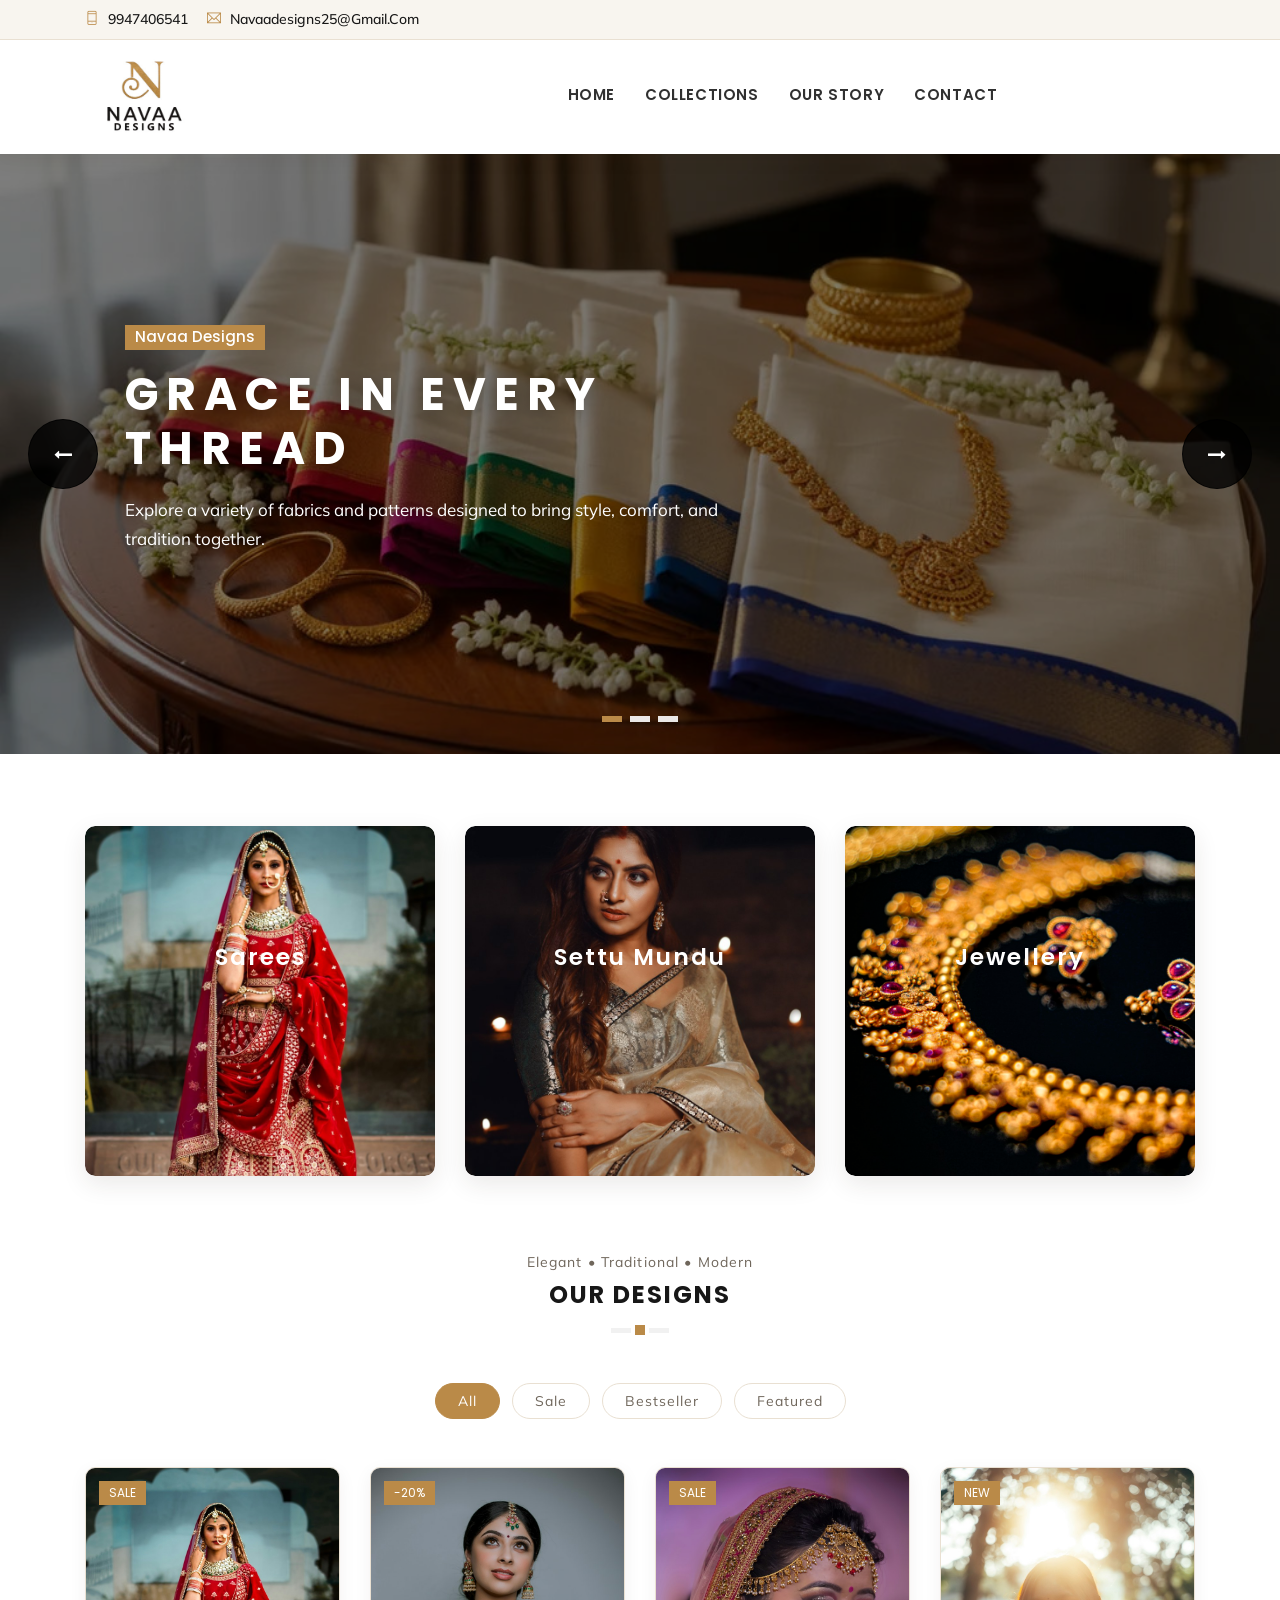
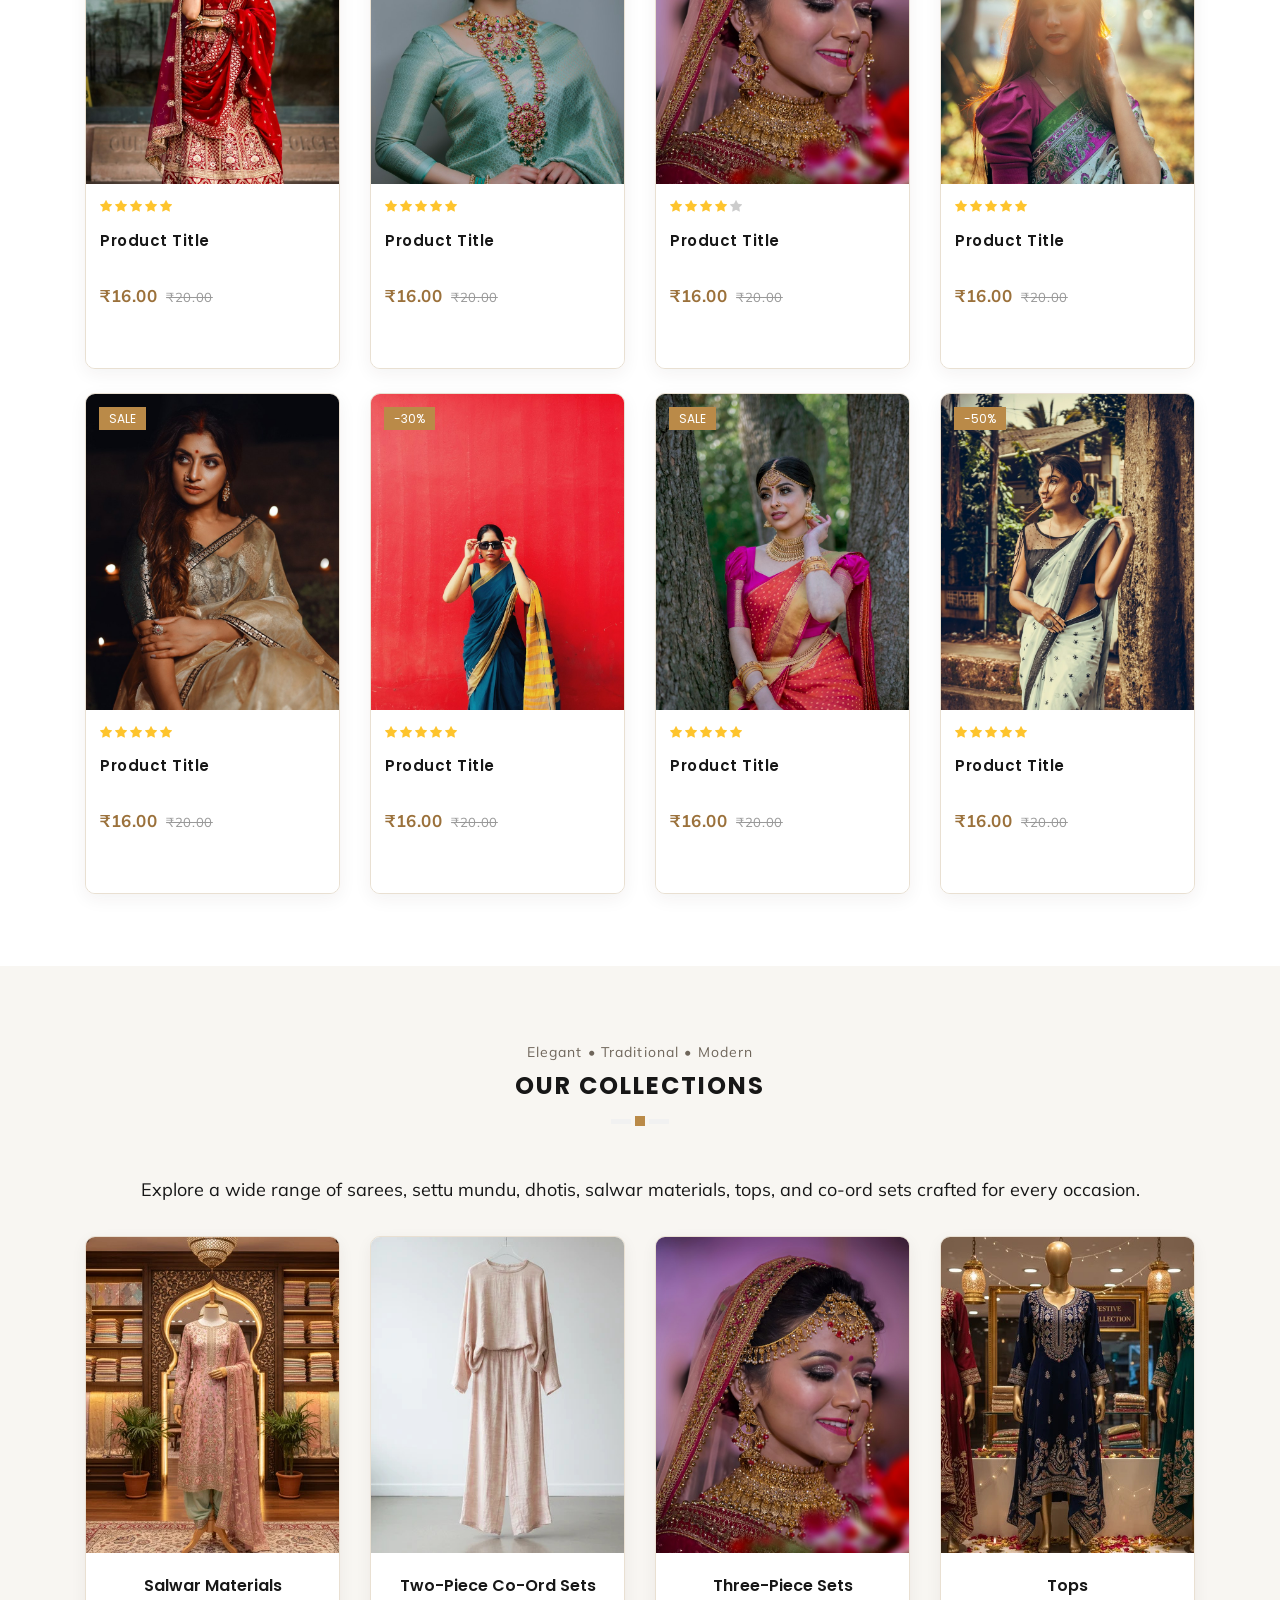
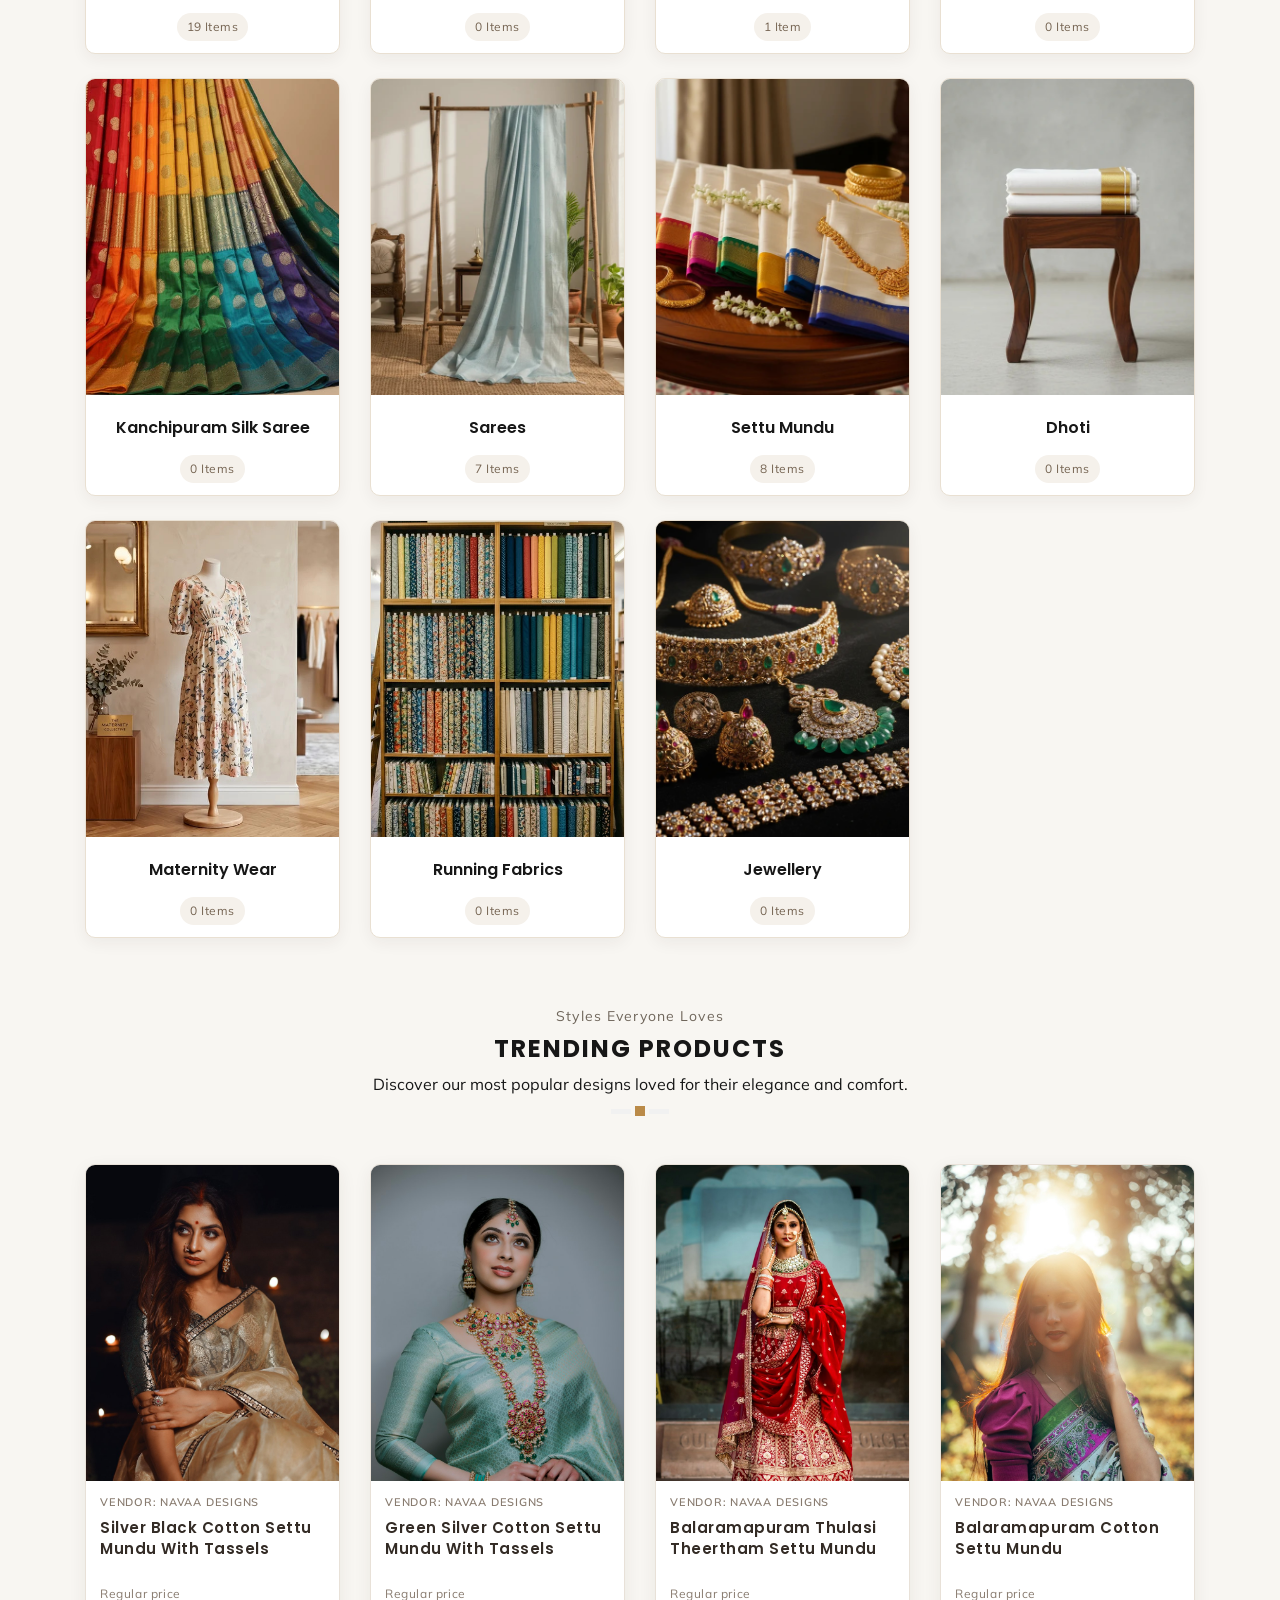
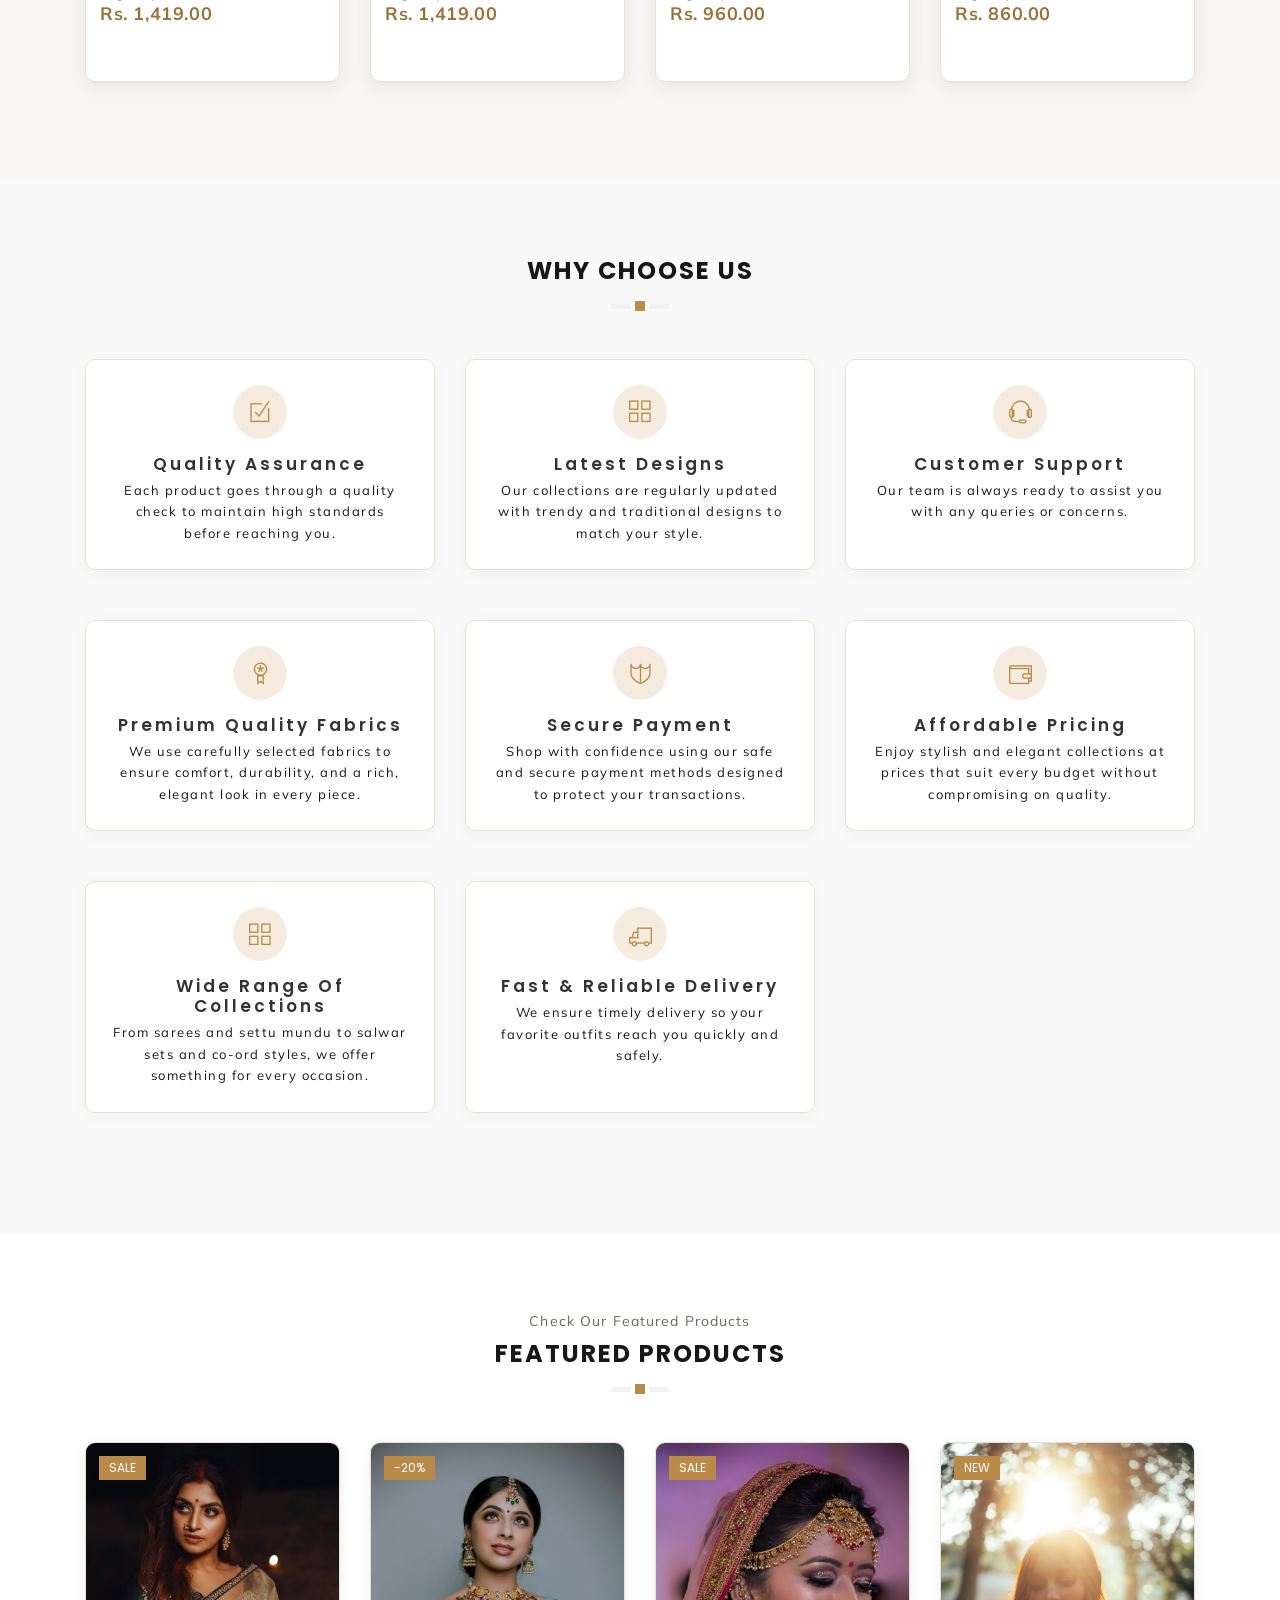
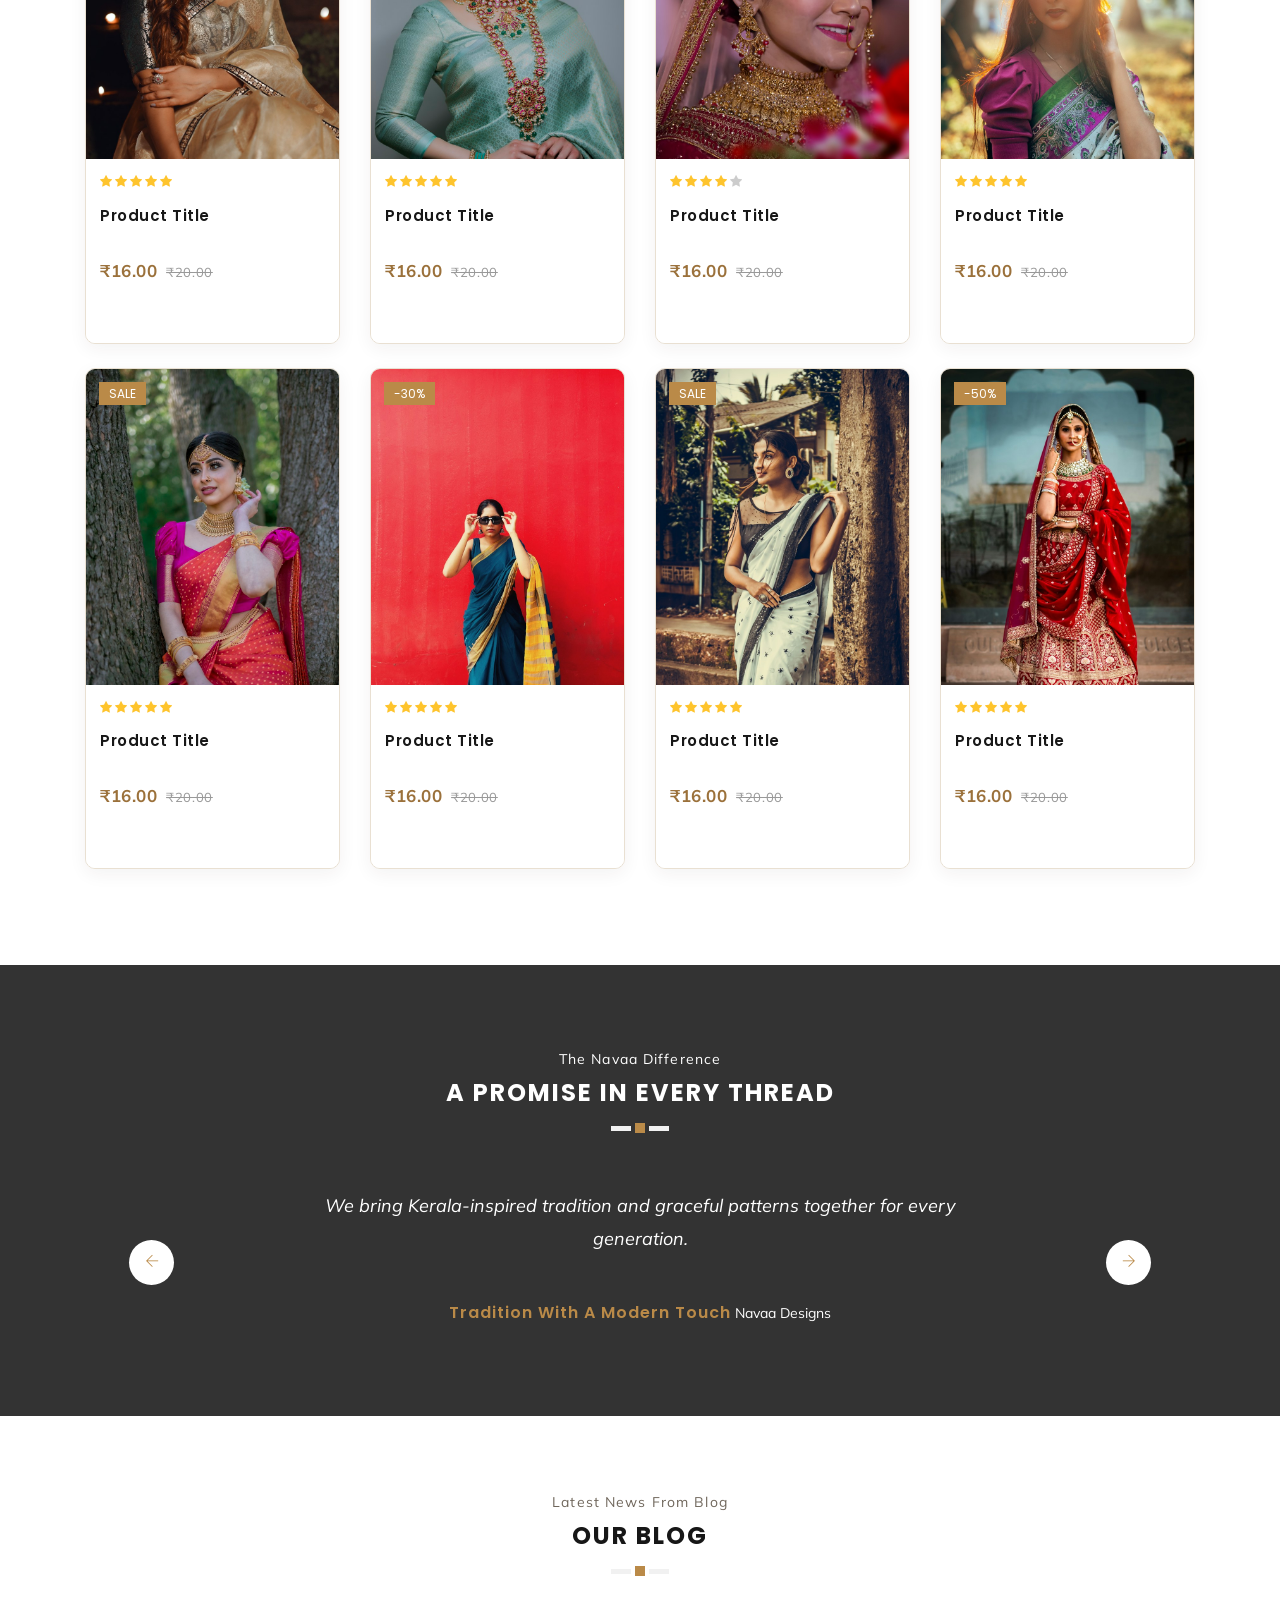
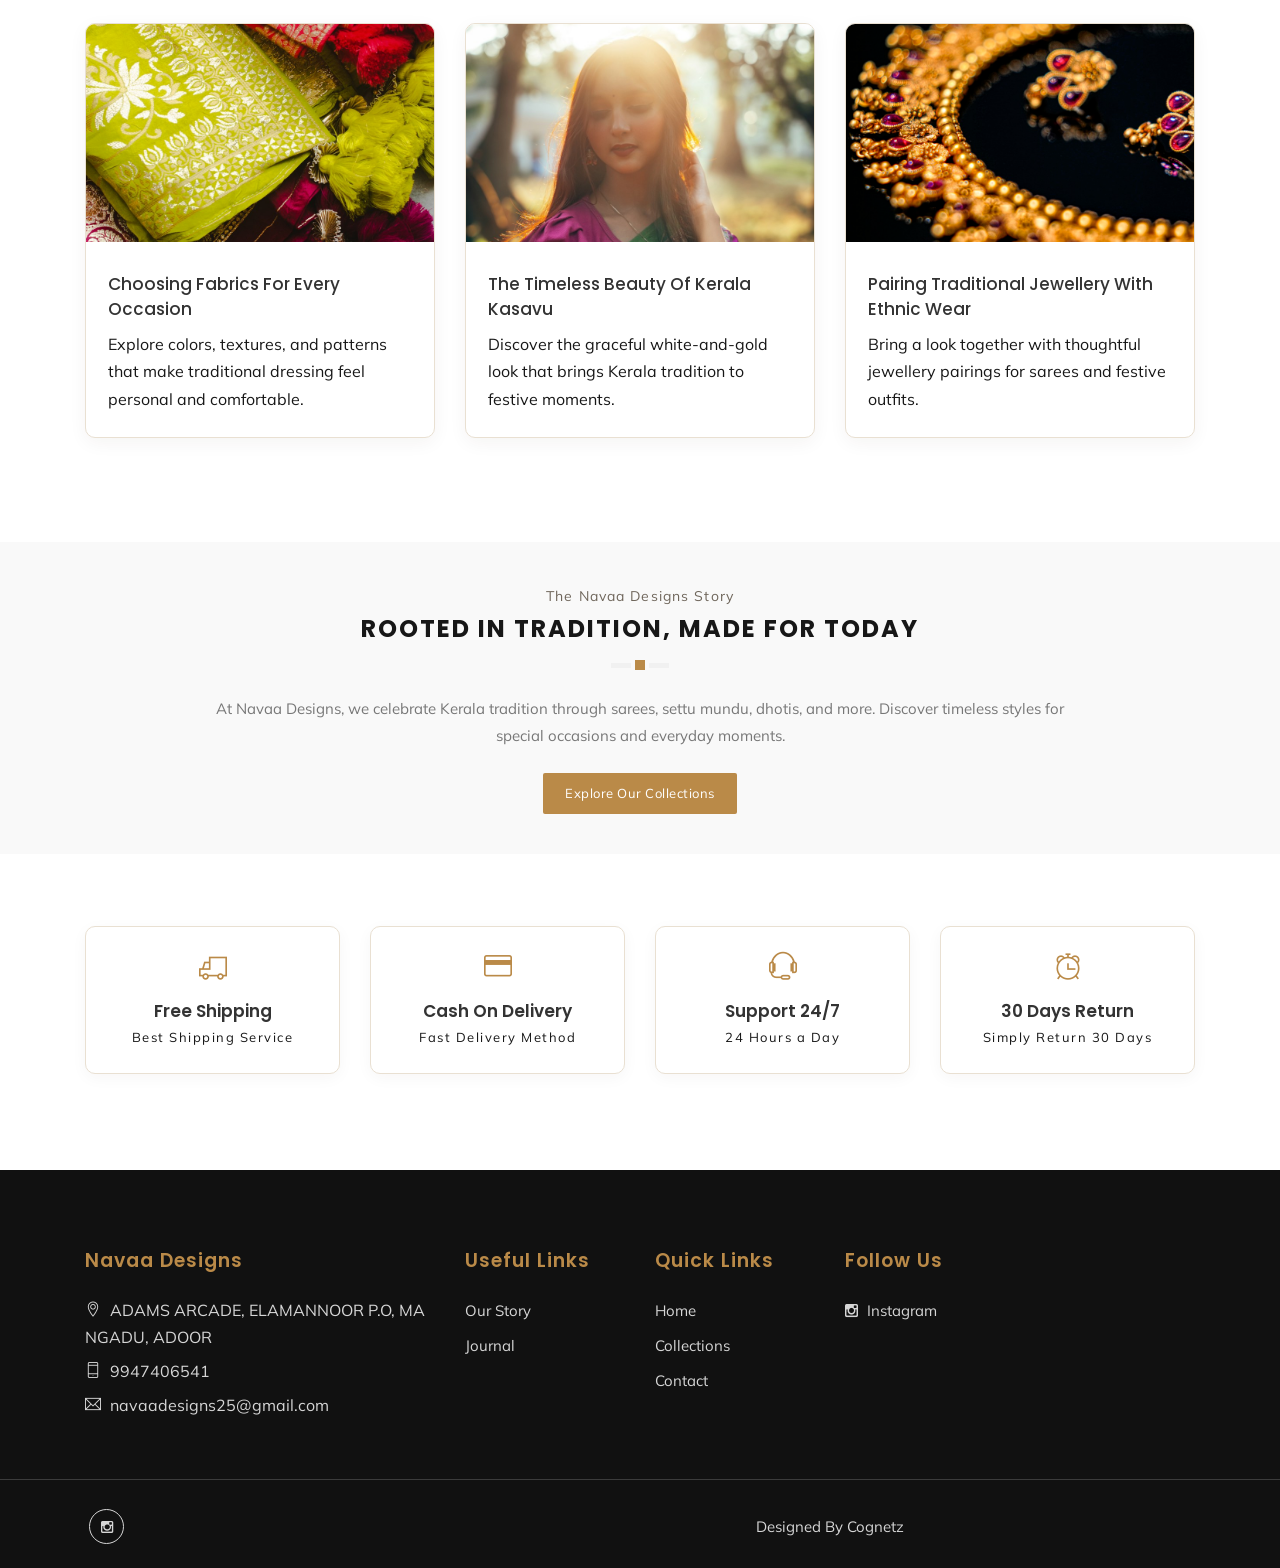
==== commit 16e786f4: "commit10" ====
--- a/index.html
+++ b/index.html
@@ -771,14 +771,36 @@
 				#featured_product .container > .row.text-center > [class*="col-"] {
 					width: 50%;
 				}
+				#product_area .product_item .row > .mix,
+				#trending-products + .row > [class*="col-"],
+				#featured_product .container > .row.text-center > [class*="col-"] {
+					padding-right: 8px;
+					padding-left: 8px;
+				}
+				#collections .container > .row:nth-child(3) > [class*="col-"] {
+					padding-right: 8px;
+					padding-left: 8px;
+				}
+				#product_area .product_item .row,
+				#trending-products + .row,
+				#featured_product .container > .row.text-center {
+					display: flex;
+					flex-wrap: wrap;
+					row-gap: 12px;
+				}
 				#blog_area > .container > .row:last-child > [class*="col-"],
 				.special_offer_area .row.text-center > [class*="col-"] {
 					width: 100%;
 				}
 				#trending-products + .row > [class*="col-"],
-				.special_offer_area .row.text-center > [class*="col-"],
 				#featured_product .container > .row.text-center > [class*="col-"] {
-					margin-bottom: 16px;
+					margin-bottom: 0;
+				}
+				#product_area .product-grid,
+				#trending-products + .row .product-grid,
+				#featured_product .product-grid {
+					height: auto;
+					margin-bottom: 0;
 				}
 				#testimonials {
 					background-attachment: scroll !important;
@@ -871,7 +893,6 @@
 											<li><a href="index.html">Home</a></li>
 											<li><a href="#collections">Collections</a></li>
 											<li><a href="#brand_area">Our Story</a></li>
-											<li><a href="#blog_area">Journal</a></li>
 											<li><a href="#contact">Contact</a></li>
 										</ul>
 									</nav>
@@ -883,7 +904,6 @@
 											<li><a href="index.html">Home</a></li>
 											<li><a href="#collections">Collections</a></li>
 											<li><a href="#brand_area">Our Story</a></li>
-											<li><a href="#blog_area">Journal</a></li>
 											<li><a href="#contact">Contact</a></li>
 										</ul>
 									</nav>
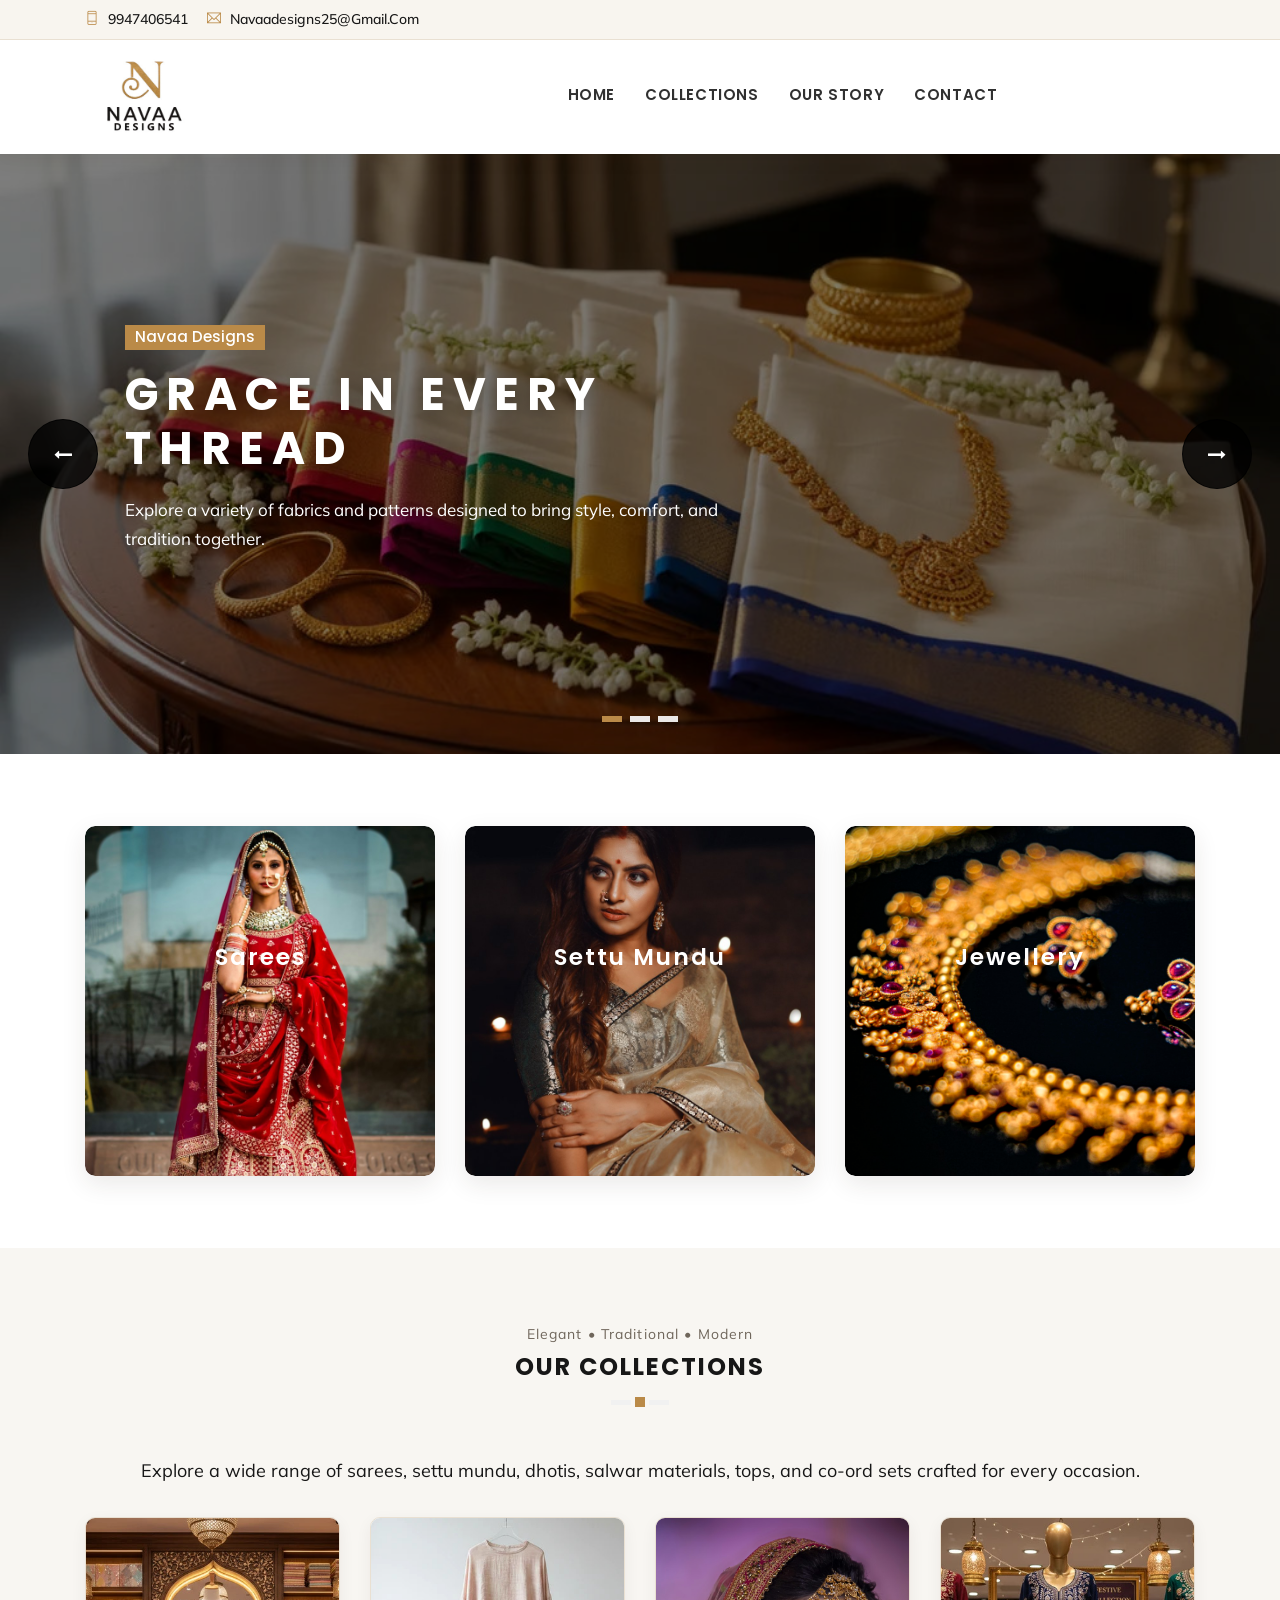
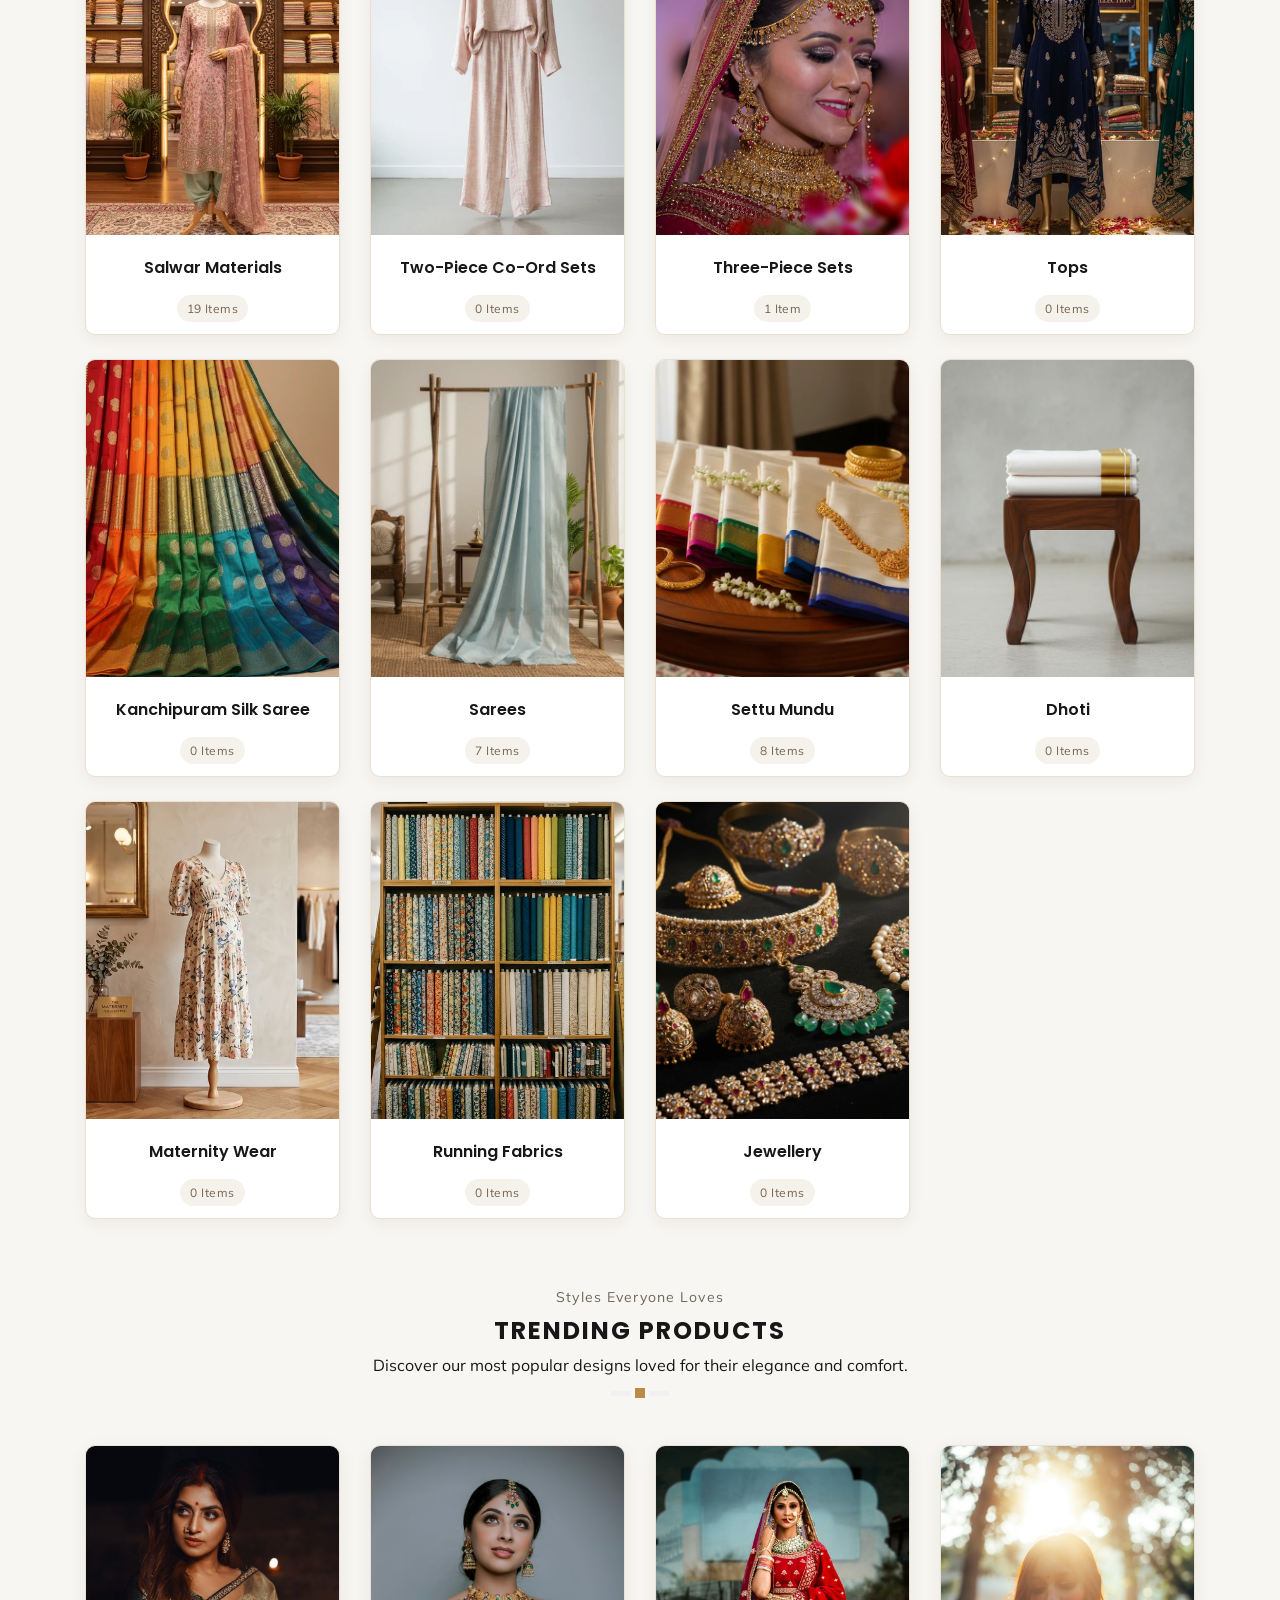
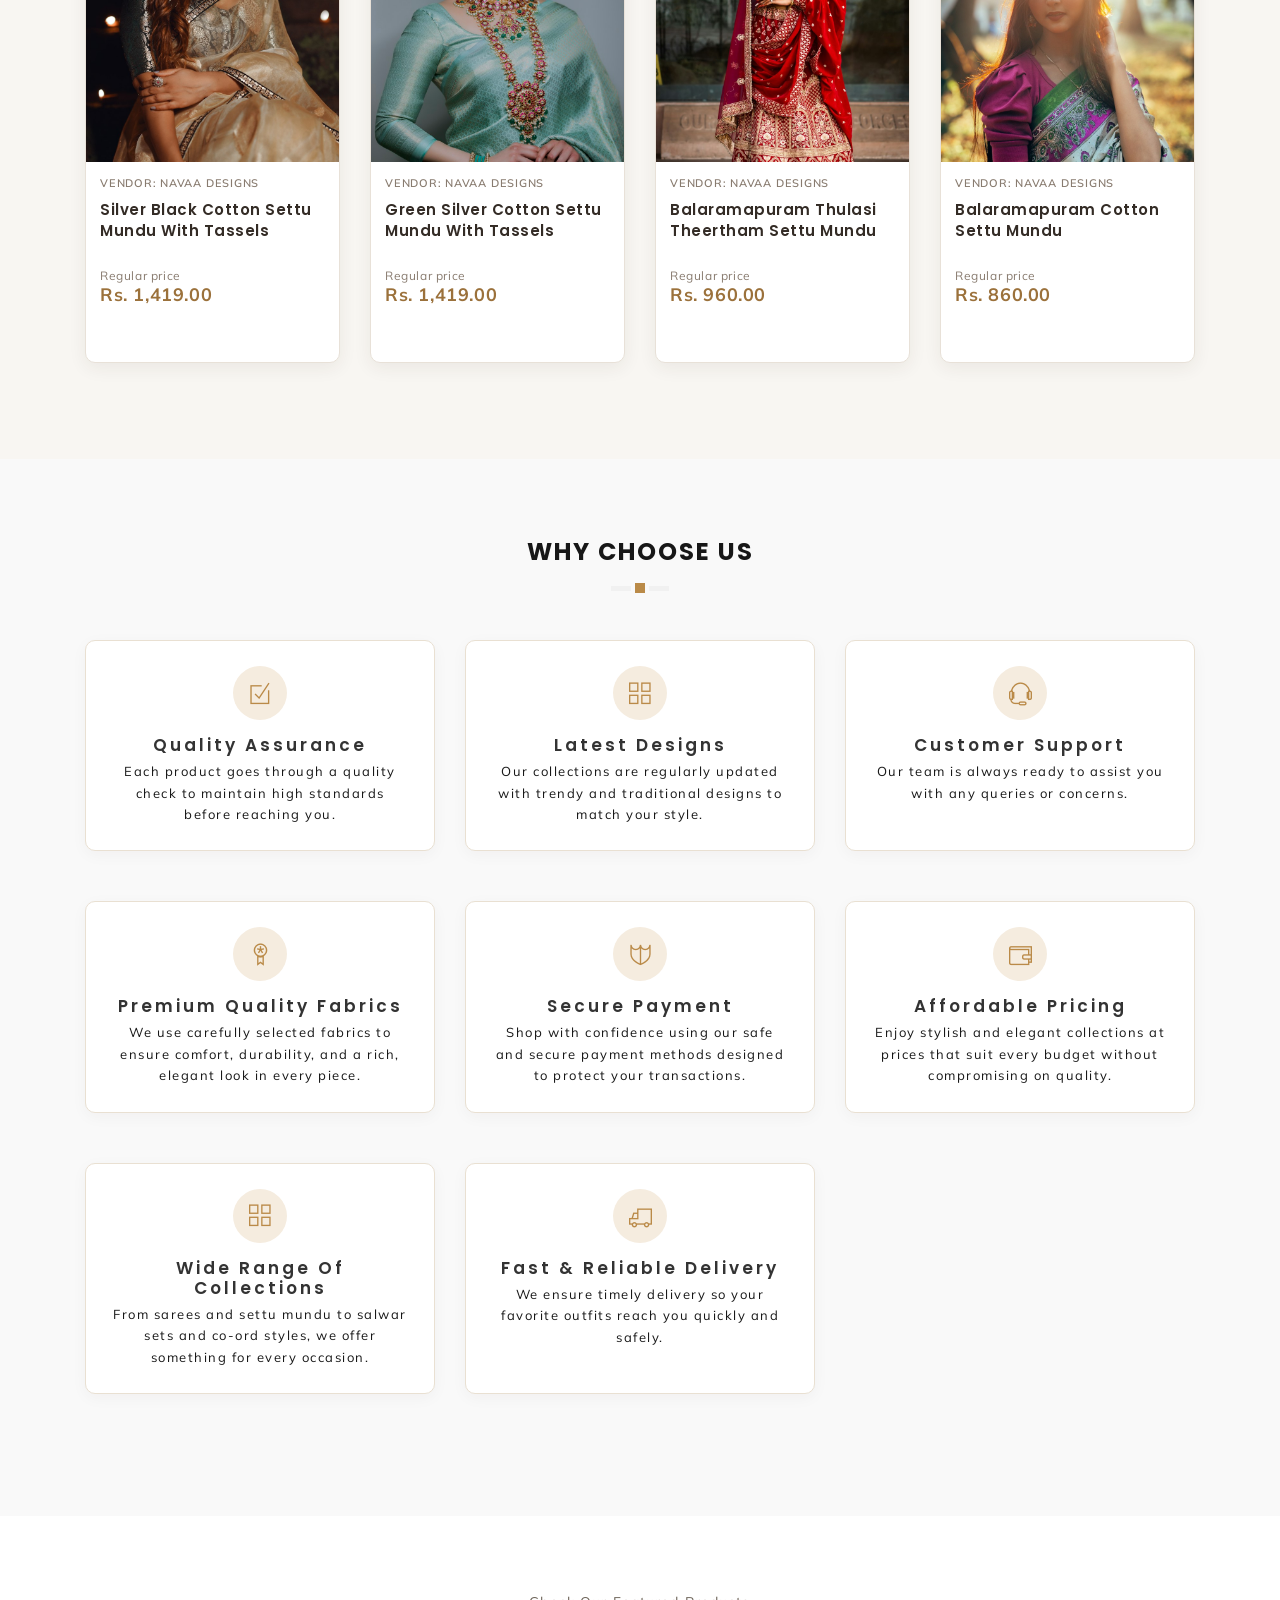
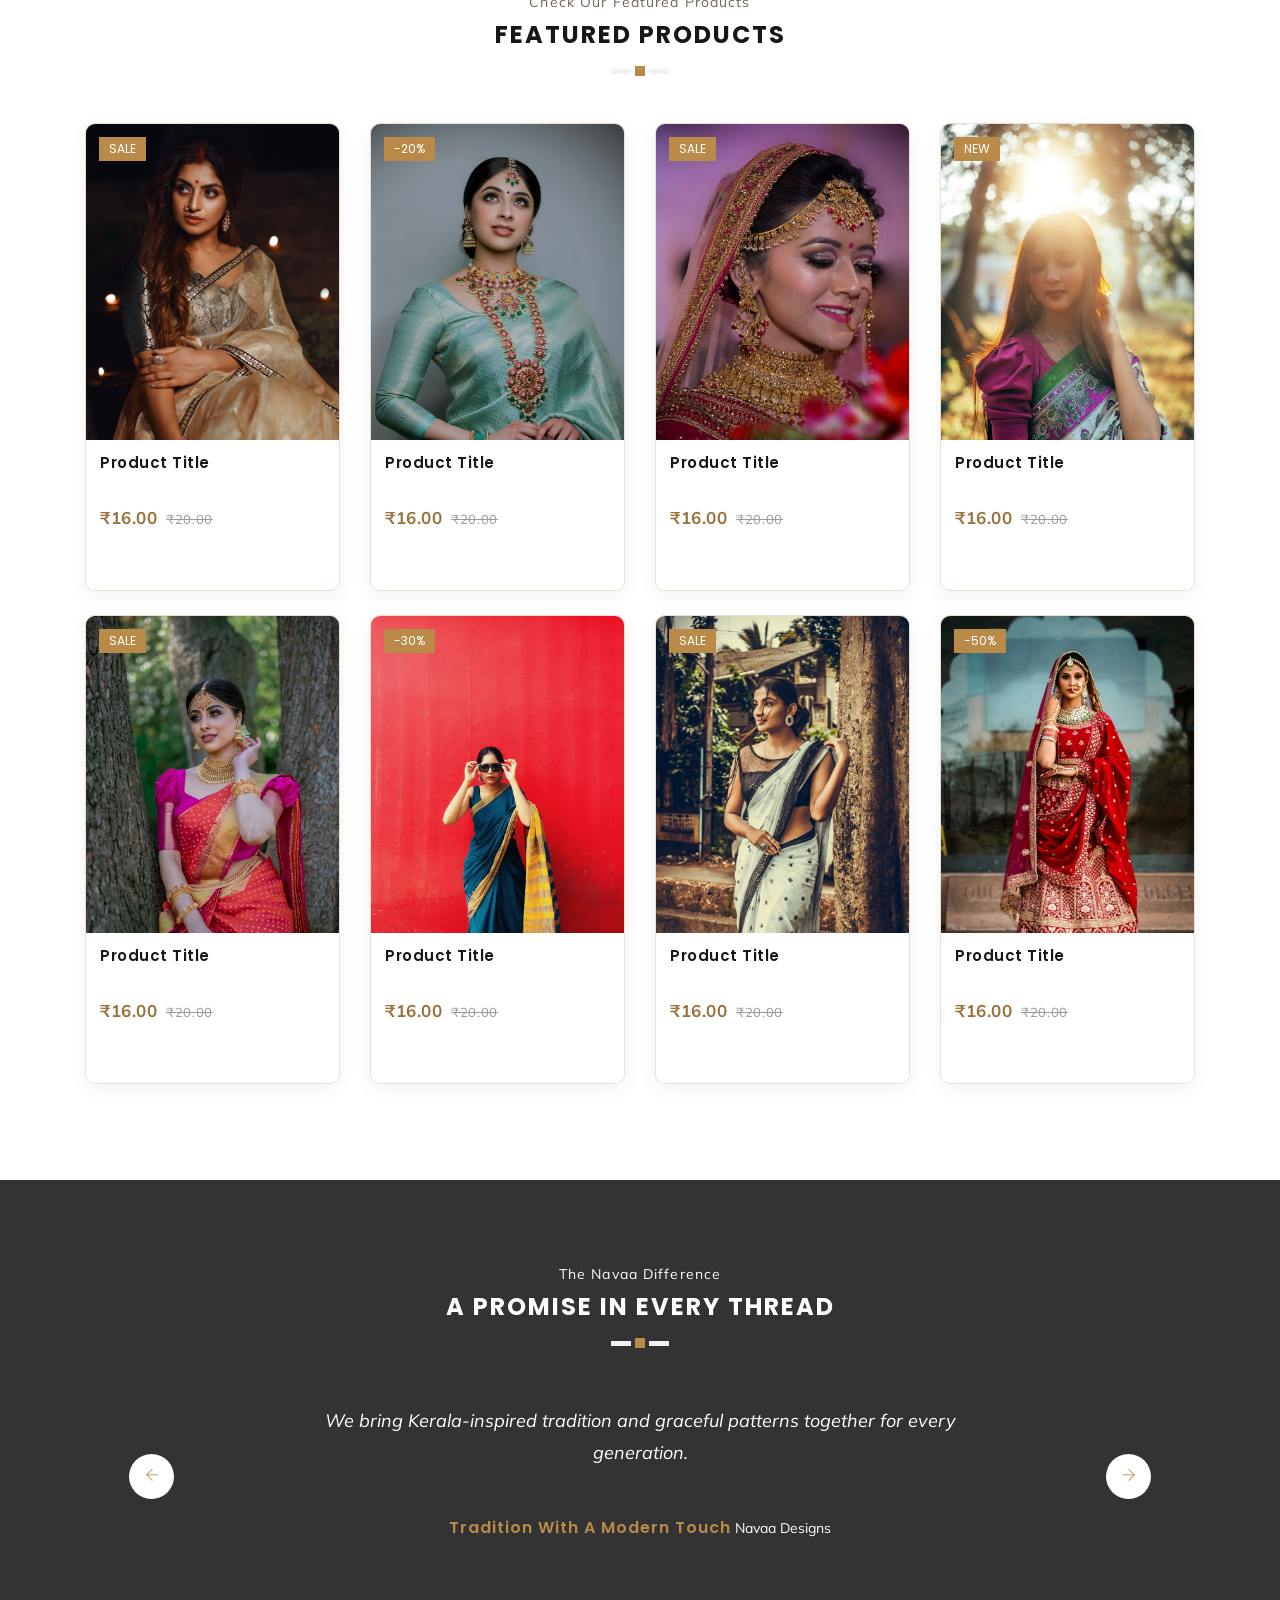
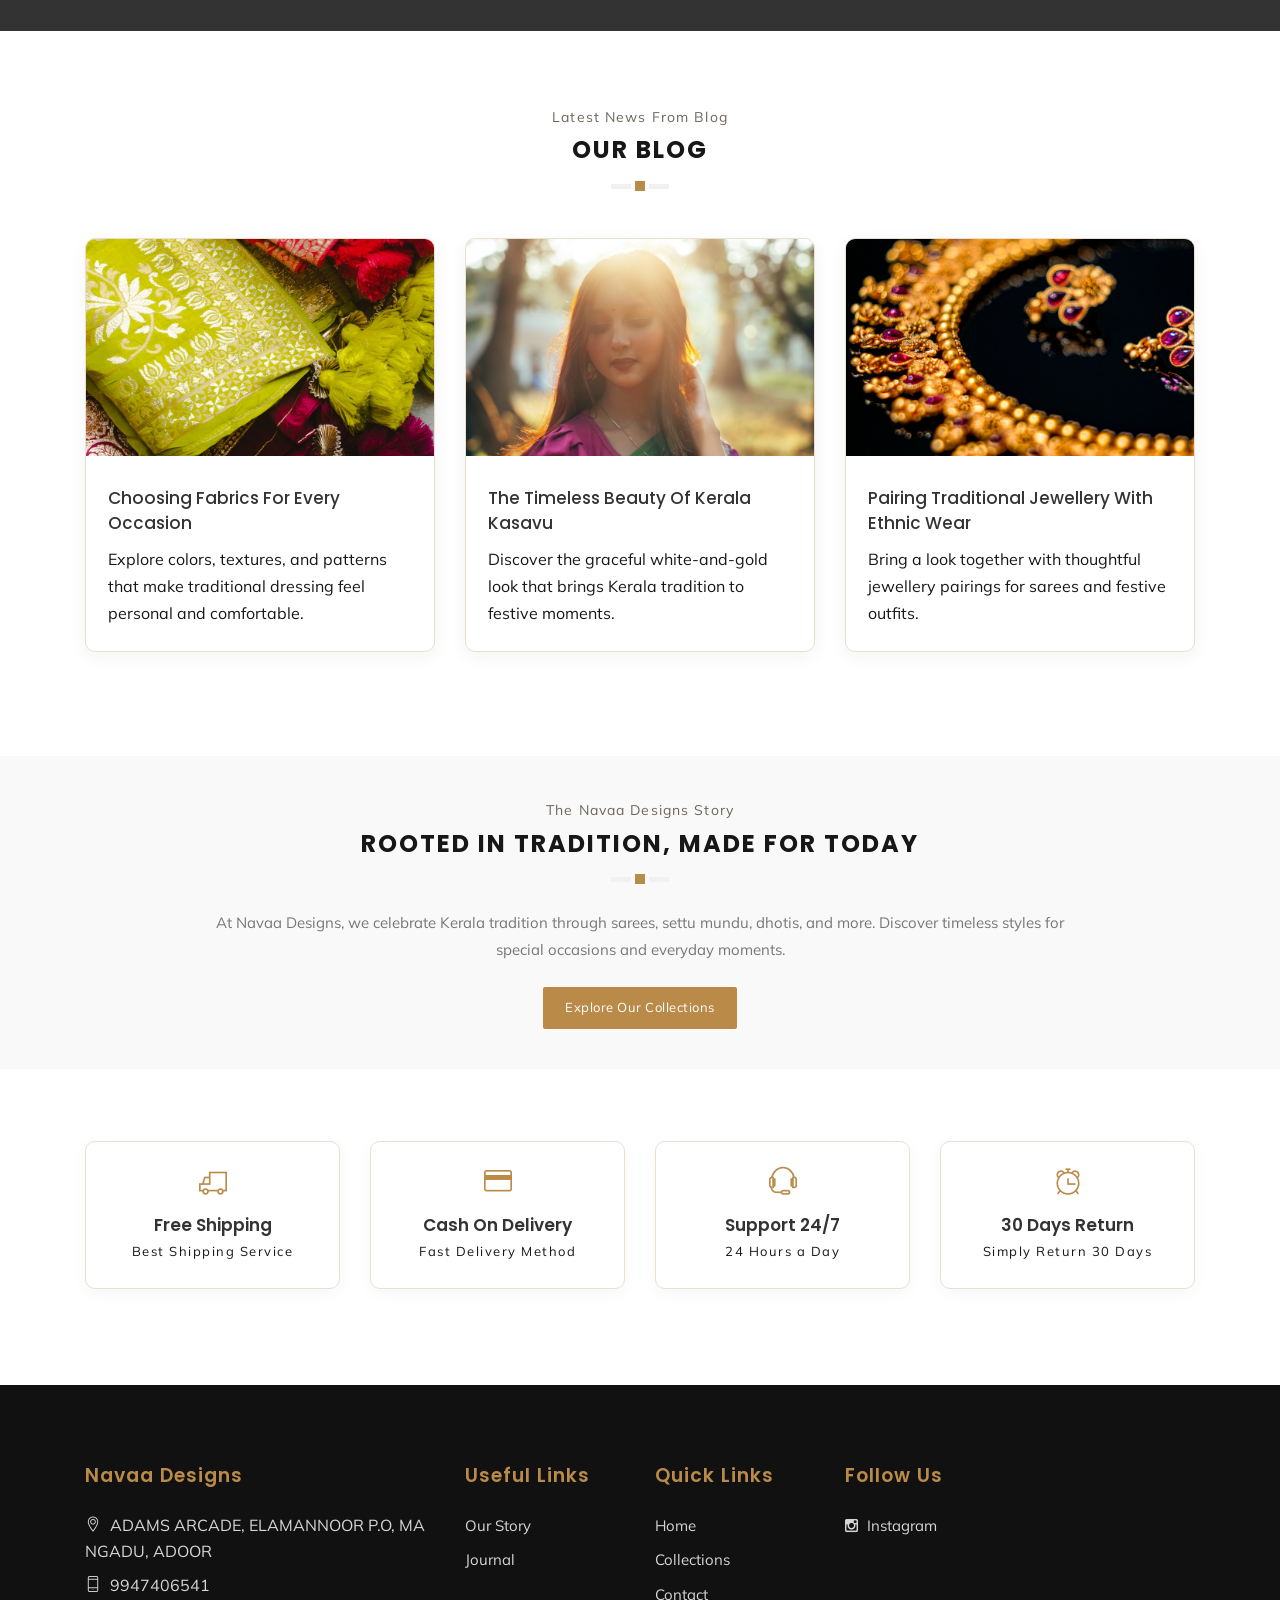
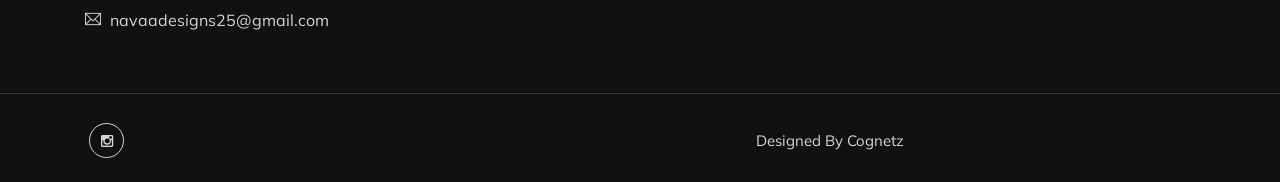
==== commit d2fe3edc: "commit12" ====
--- a/index.html
+++ b/index.html
@@ -1017,240 +1017,6 @@
 
 
 
-<!-- Start product Area -->
-		<section id="product_area" class="section_padding">
-			<div class="container">		
-				<div class="row">
-					<div class="col-md-12 text-center">
-						<div class="section_title">	
-							<span class="sub-title">Elegant • Traditional • Modern</span>
-							<h2>Our Designs</h2>
-							<div class="divider"></div>							
-						</div>
-					</div>
-				</div>
-			
-				<div class="text-center">
-					<div class="product_filter">
-						<ul>
-							<li class=" active filter" data-filter="all">All</li>
-							<li class="filter" data-filter=".sale">Sale</li>
-							<li class="filter" data-filter=".bslr">Bestseller</li>
-							<li class="filter" data-filter=".ftrd">Featured</li>
-						</ul>
-					</div>
-					
-					<div class="product_item">
-						<div class="row">					
-							<div class="col-lg-3 col-md-4 col-sm-6 mix sale">
-								<div class="product-grid">
-									<div class="product-image">
-										<a href="#">
-											<img class="pic-1" src="img/home/saree-red.jpg" alt="Woman wearing a red festive saree">
-											<img class="pic-2" src="img/home/saree-orange.jpg" alt="Woman wearing an orange saree">
-										</a>
-										<span class="product-new-label">Sale</span>
-									</div>
-									<ul class="rating">
-										<li class="fa fa-star"></li>
-										<li class="fa fa-star"></li>
-										<li class="fa fa-star"></li>
-										<li class="fa fa-star"></li>
-										<li class="fa fa-star"></li>
-									</ul>
-									<div class="product-content">
-										<h3 class="title"><a href="#">Product Title</a></h3>
-										<div class="price">₹16.00
-											<span>₹20.00</span>
-										</div>
-									</div>
-								</div>
-							</div><!-- End Col -->	
-							
-							<div class="col-lg-3 col-md-4 col-sm-6 mix ftrd">
-								<div class="product-grid">
-									<div class="product-image">
-										<a href="#">
-											<img class="pic-1" src="img/home/saree-green.jpg" alt="Woman wearing a green saree">
-											<img class="pic-2" src="img/home/saree-blue.jpg" alt="Woman wearing a blue saree">
-										</a>
-										<span class="product-new-label">-20%</span>				
-									</div>
-									<ul class="rating">
-										<li class="fa fa-star"></li>
-										<li class="fa fa-star"></li>
-										<li class="fa fa-star"></li>
-										<li class="fa fa-star"></li>
-										<li class="fa fa-star"></li>
-									</ul>
-									<div class="product-content">
-										<h3 class="title"><a href="#">Product Title</a></h3>
-										<div class="price">₹16.00
-											<span>₹20.00</span>
-										</div>
-									</div>
-								</div>
-							</div><!-- End Col -->	
-									
-							<div class="col-lg-3 col-md-4 col-sm-6 mix">
-								<div class="product-grid">
-									<div class="product-image">
-										<a href="#">
-											<img class="pic-1" src="img/home/bridal.jpg" alt="Woman wearing an ornate bridal saree">
-											<img class="pic-2" src="img/home/saree-blue.jpg" alt="Woman wearing a blue saree">
-										</a>
-										<span class="product-new-label">Sale</span>
-									</div>
-									<ul class="rating">
-										<li class="fa fa-star"></li>
-										<li class="fa fa-star"></li>
-										<li class="fa fa-star"></li>
-										<li class="fa fa-star"></li>
-										<li class="fa fa-star disable"></li>
-									</ul>
-									<div class="product-content">
-										<h3 class="title"><a href="#">Product Title</a></h3>
-										<div class="price">₹16.00
-											<span>₹20.00</span>
-										</div>
-									</div>
-								</div>
-							</div><!-- End Col -->	
-
-							
-							<div class="col-lg-3 col-md-4 col-sm-6 mix sale bslr">
-								<div class="product-grid">
-									<div class="product-image">
-										<a href="#">
-											<img class="pic-1" src="img/home/saree-walk.jpg" alt="Woman wearing a traditional saree">
-											<img class="pic-2" src="img/home/saree-pattern.jpg" alt="Black and white traditional saree">
-										</a>
-										<span class="product-new-label">New</span>
-									</div>
-									<ul class="rating">
-										<li class="fa fa-star"></li>
-										<li class="fa fa-star"></li>
-										<li class="fa fa-star"></li>
-										<li class="fa fa-star"></li>
-										<li class="fa fa-star"></li>
-									</ul>
-									<div class="product-content">
-										<h3 class="title"><a href="#">Product Title</a></h3>
-										<div class="price">₹16.00
-											<span>₹20.00</span>
-										</div>
-									</div>
-								</div>
-							</div><!-- End Col -->			
-							
-							
-							<div class="col-lg-3 col-md-4 col-sm-6 mix ftrd">
-								<div class="product-grid">
-									<div class="product-image">
-										<a href="#">
-											<img class="pic-1" src="img/home/kasavu-saree.jpg" alt="Kerala kasavu saree">
-											<img class="pic-2" src="img/home/saree-blue.jpg" alt="Woman wearing a blue saree">
-										</a>
-										<span class="product-new-label">Sale</span>
-									</div>
-									<ul class="rating">
-										<li class="fa fa-star"></li>
-										<li class="fa fa-star"></li>
-										<li class="fa fa-star"></li>
-										<li class="fa fa-star"></li>
-										<li class="fa fa-star"></li>
-									</ul>
-									<div class="product-content">
-										<h3 class="title"><a href="#">Product Title</a></h3>
-										<div class="price">₹16.00
-											<span>₹20.00</span>
-										</div>
-									</div>
-								</div>
-							</div><!-- End Col -->			
-							
-							<div class="col-lg-3 col-md-4 col-sm-6 mix sale bslr">
-								<div class="product-grid">
-									<div class="product-image">
-										<a href="#">
-											<img class="pic-1" src="img/home/saree-blue.jpg" alt="Woman wearing a blue saree">
-											<img class="pic-2" src="img/home/saree-orange.jpg" alt="Woman wearing an orange saree">
-										</a>
-										<span class="product-new-label">-30%</span>
-									</div>
-									<ul class="rating">
-										<li class="fa fa-star"></li>
-										<li class="fa fa-star"></li>
-										<li class="fa fa-star"></li>
-										<li class="fa fa-star"></li>
-										<li class="fa fa-star"></li>
-									</ul>
-									<div class="product-content">
-										<h3 class="title"><a href="#">Product Title</a></h3>
-										<div class="price">₹16.00
-											<span>₹20.00</span>
-										</div>
-									</div>
-								</div>
-							</div><!-- End Col -->		
-							
-							<div class="col-lg-3 col-md-4 col-sm-6 mix sale bslr">
-								<div class="product-grid">
-									<div class="product-image">
-										<a href="#">
-											<img class="pic-1" src="img/home/saree-orange.jpg" alt="Woman wearing an orange saree">
-											<img class="pic-2" src="img/home/saree-pattern.jpg" alt="Black and white traditional saree">
-										</a>
-										<span class="product-new-label">Sale</span>
-									</div>
-									<ul class="rating">
-										<li class="fa fa-star"></li>
-										<li class="fa fa-star"></li>
-										<li class="fa fa-star"></li>
-										<li class="fa fa-star"></li>
-										<li class="fa fa-star"></li>
-									</ul>
-									<div class="product-content">
-										<h3 class="title"><a href="#">Product Title</a></h3>
-										<div class="price">₹16.00
-											<span>₹20.00</span>
-										</div>
-									</div>
-								</div>
-							</div><!-- End Col -->	
-
-							
-							<div class="col-lg-3 col-md-4 col-sm-6 mix sale bslr">
-								<div class="product-grid">
-									<div class="product-image">
-										<a href="#">
-											<img class="pic-1" src="img/home/saree-pattern.jpg" alt="Traditional patterned saree">
-											<img class="pic-2" src="img/home/saree-pattern.jpg" alt="Black and white traditional saree">
-										</a>
-										<span class="product-new-label">-50%</span>
-									</div>
-									<ul class="rating">
-										<li class="fa fa-star"></li>
-										<li class="fa fa-star"></li>
-										<li class="fa fa-star"></li>
-										<li class="fa fa-star"></li>
-										<li class="fa fa-star"></li>
-									</ul>
-									<div class="product-content">
-										<h3 class="title"><a href="#">Product Title</a></h3>
-										<div class="price">₹16.00
-											<span>₹20.00</span>
-										</div>
-									</div>
-								</div>
-							</div><!-- End Col -->			
-		
-						</div>
-					</div>
-				</div>
-			</div>
-		</section>
-		<!-- End product showcase -->
 		<section id="collections" class="section_padding" style="background: #f8f6f2;">
 			<div class="container">
 				<div class="row">
@@ -1544,13 +1310,6 @@
 								</a>
 								<span class="product-new-label">Sale</span>
 							</div>
-							<ul class="rating">
-								<li class="fa fa-star"></li>
-								<li class="fa fa-star"></li>
-								<li class="fa fa-star"></li>
-								<li class="fa fa-star"></li>
-								<li class="fa fa-star"></li>
-							</ul>
 							<div class="product-content">
 								<h3 class="title"><a href="#">Product Title</a></h3>
 								<div class="price">₹16.00
@@ -1569,13 +1328,6 @@
 								</a>
 								<span class="product-new-label">-20%</span>				
 							</div>
-							<ul class="rating">
-								<li class="fa fa-star"></li>
-								<li class="fa fa-star"></li>
-								<li class="fa fa-star"></li>
-								<li class="fa fa-star"></li>
-								<li class="fa fa-star"></li>
-							</ul>
 							<div class="product-content">
 								<h3 class="title"><a href="#">Product Title</a></h3>
 								<div class="price">₹16.00
@@ -1594,13 +1346,6 @@
 								</a>
 								<span class="product-new-label">Sale</span>
 							</div>
-							<ul class="rating">
-								<li class="fa fa-star"></li>
-								<li class="fa fa-star"></li>
-								<li class="fa fa-star"></li>
-								<li class="fa fa-star"></li>
-								<li class="fa fa-star disable"></li>
-							</ul>
 							<div class="product-content">
 								<h3 class="title"><a href="#">Product Title</a></h3>
 								<div class="price">₹16.00
@@ -1620,13 +1365,6 @@
 								</a>
 								<span class="product-new-label">New</span>
 							</div>
-							<ul class="rating">
-								<li class="fa fa-star"></li>
-								<li class="fa fa-star"></li>
-								<li class="fa fa-star"></li>
-								<li class="fa fa-star"></li>
-								<li class="fa fa-star"></li>
-							</ul>
 							<div class="product-content">
 								<h3 class="title"><a href="#">Product Title</a></h3>
 								<div class="price">₹16.00
@@ -1646,13 +1384,6 @@
 								</a>
 								<span class="product-new-label">Sale</span>
 							</div>
-							<ul class="rating">
-								<li class="fa fa-star"></li>
-								<li class="fa fa-star"></li>
-								<li class="fa fa-star"></li>
-								<li class="fa fa-star"></li>
-								<li class="fa fa-star"></li>
-							</ul>
 							<div class="product-content">
 								<h3 class="title"><a href="#">Product Title</a></h3>
 								<div class="price">₹16.00
@@ -1671,13 +1402,6 @@
 								</a>
 								<span class="product-new-label">-30%</span>
 							</div>
-							<ul class="rating">
-								<li class="fa fa-star"></li>
-								<li class="fa fa-star"></li>
-								<li class="fa fa-star"></li>
-								<li class="fa fa-star"></li>
-								<li class="fa fa-star"></li>
-							</ul>
 							<div class="product-content">
 								<h3 class="title"><a href="#">Product Title</a></h3>
 								<div class="price">₹16.00
@@ -1696,13 +1420,6 @@
 								</a>
 								<span class="product-new-label">Sale</span>
 							</div>
-							<ul class="rating">
-								<li class="fa fa-star"></li>
-								<li class="fa fa-star"></li>
-								<li class="fa fa-star"></li>
-								<li class="fa fa-star"></li>
-								<li class="fa fa-star"></li>
-							</ul>
 							<div class="product-content">
 								<h3 class="title"><a href="#">Product Title</a></h3>
 								<div class="price">₹16.00
@@ -1722,13 +1439,6 @@
 								</a>
 								<span class="product-new-label">-50%</span>
 							</div>
-							<ul class="rating">
-								<li class="fa fa-star"></li>
-								<li class="fa fa-star"></li>
-								<li class="fa fa-star"></li>
-								<li class="fa fa-star"></li>
-								<li class="fa fa-star"></li>
-							</ul>
 							<div class="product-content">
 								<h3 class="title"><a href="#">Product Title</a></h3>
 								<div class="price">₹16.00
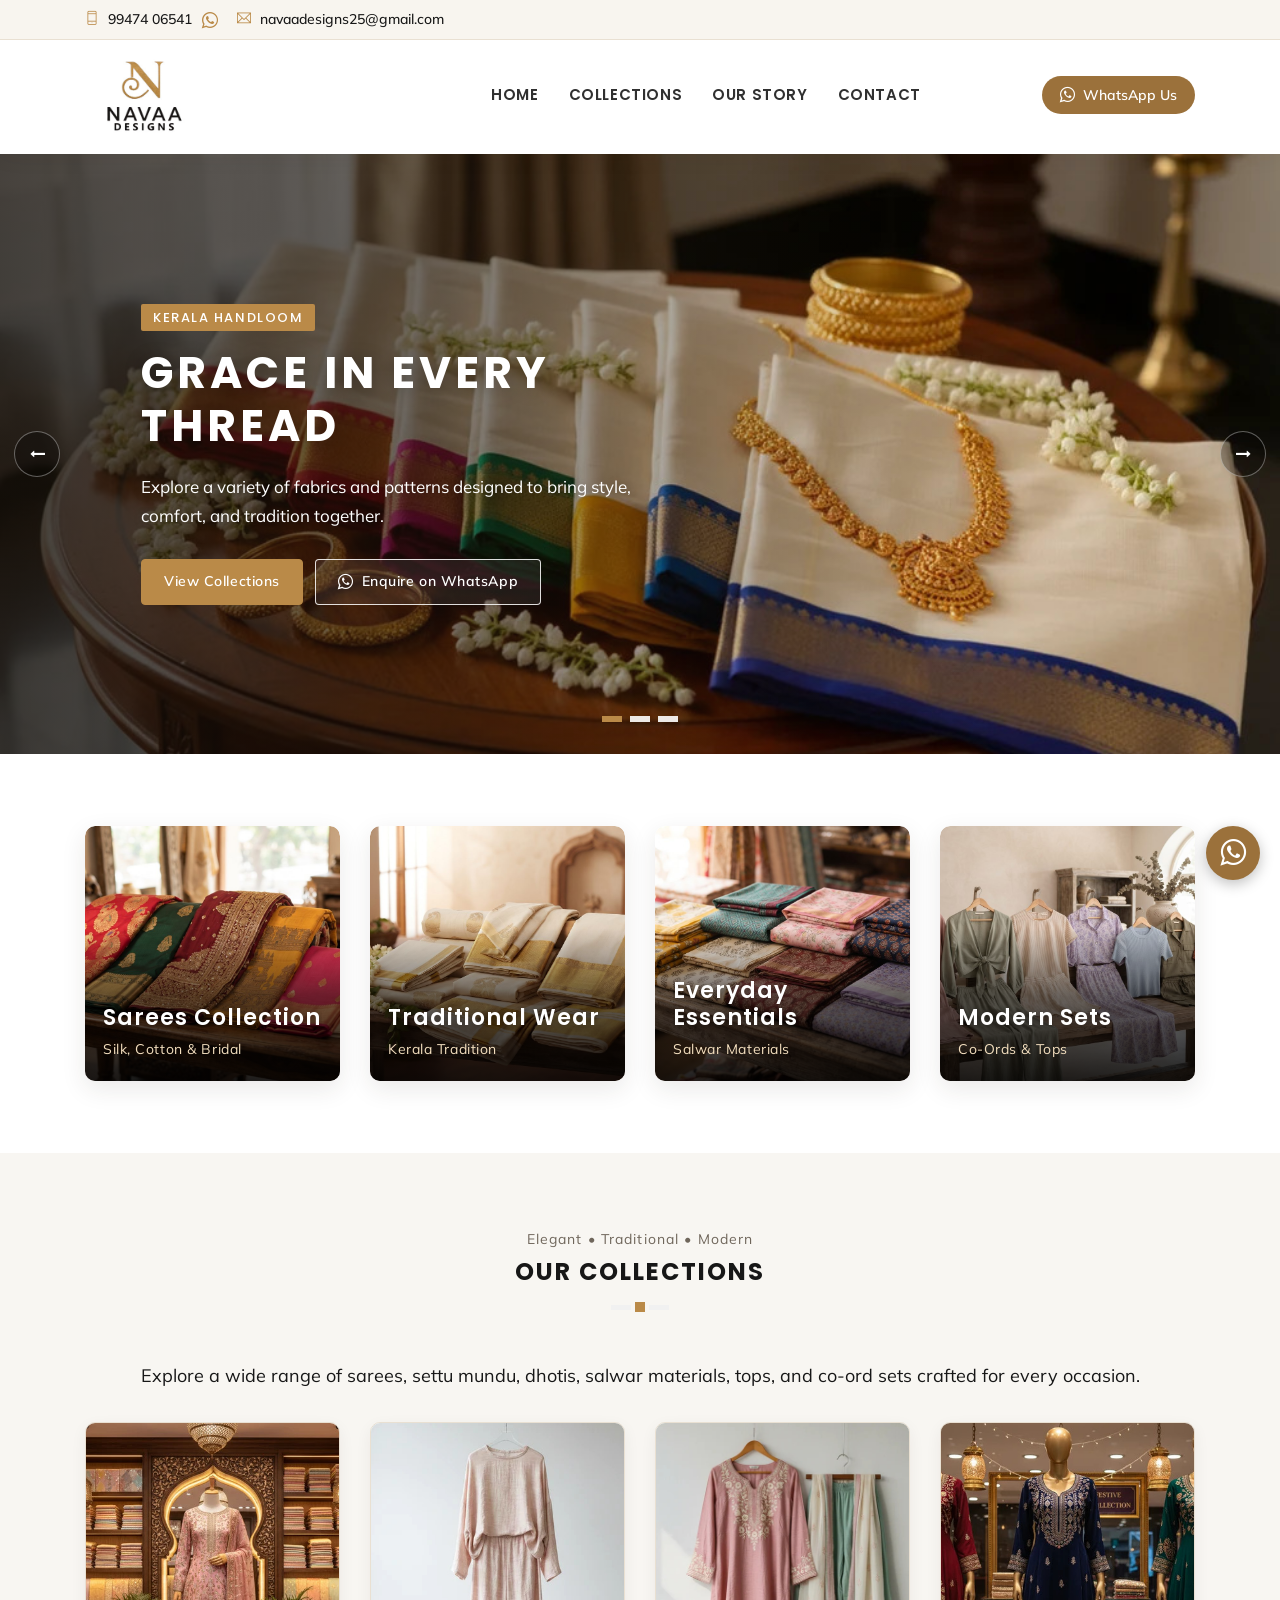
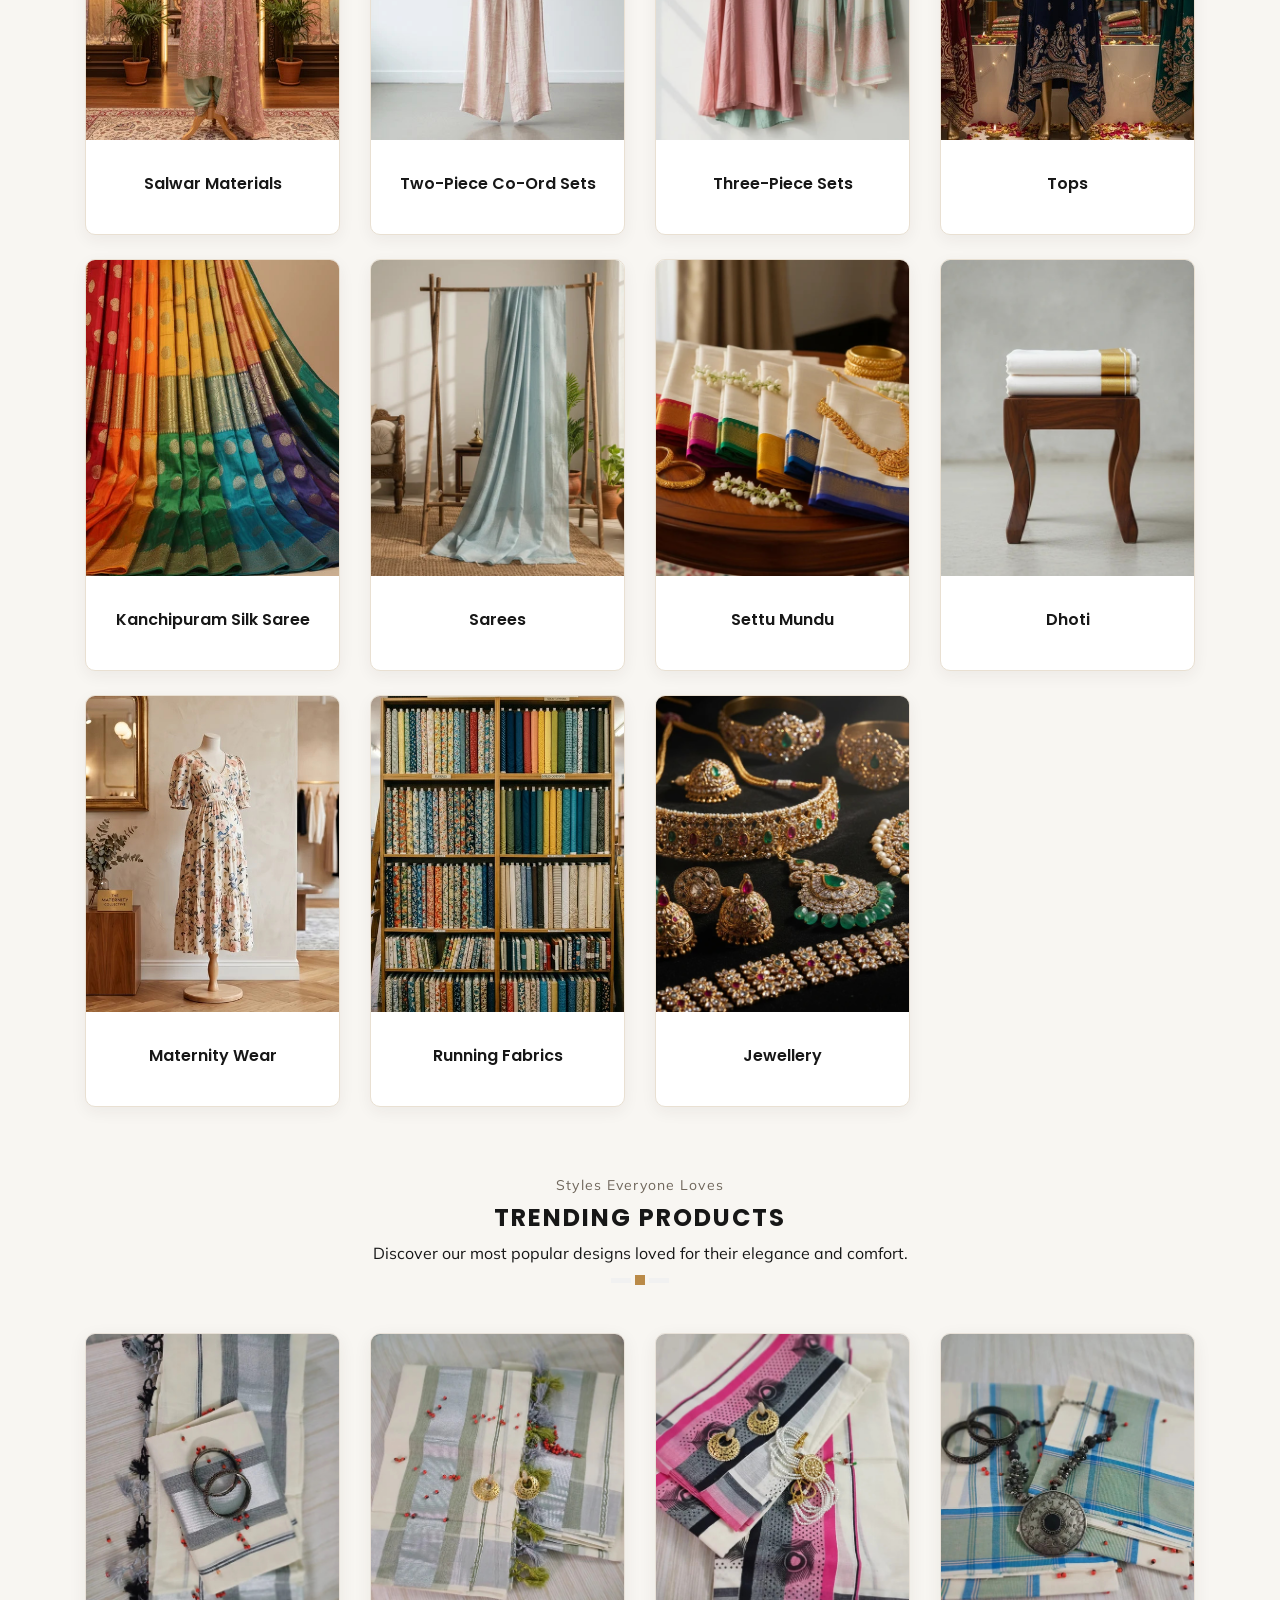
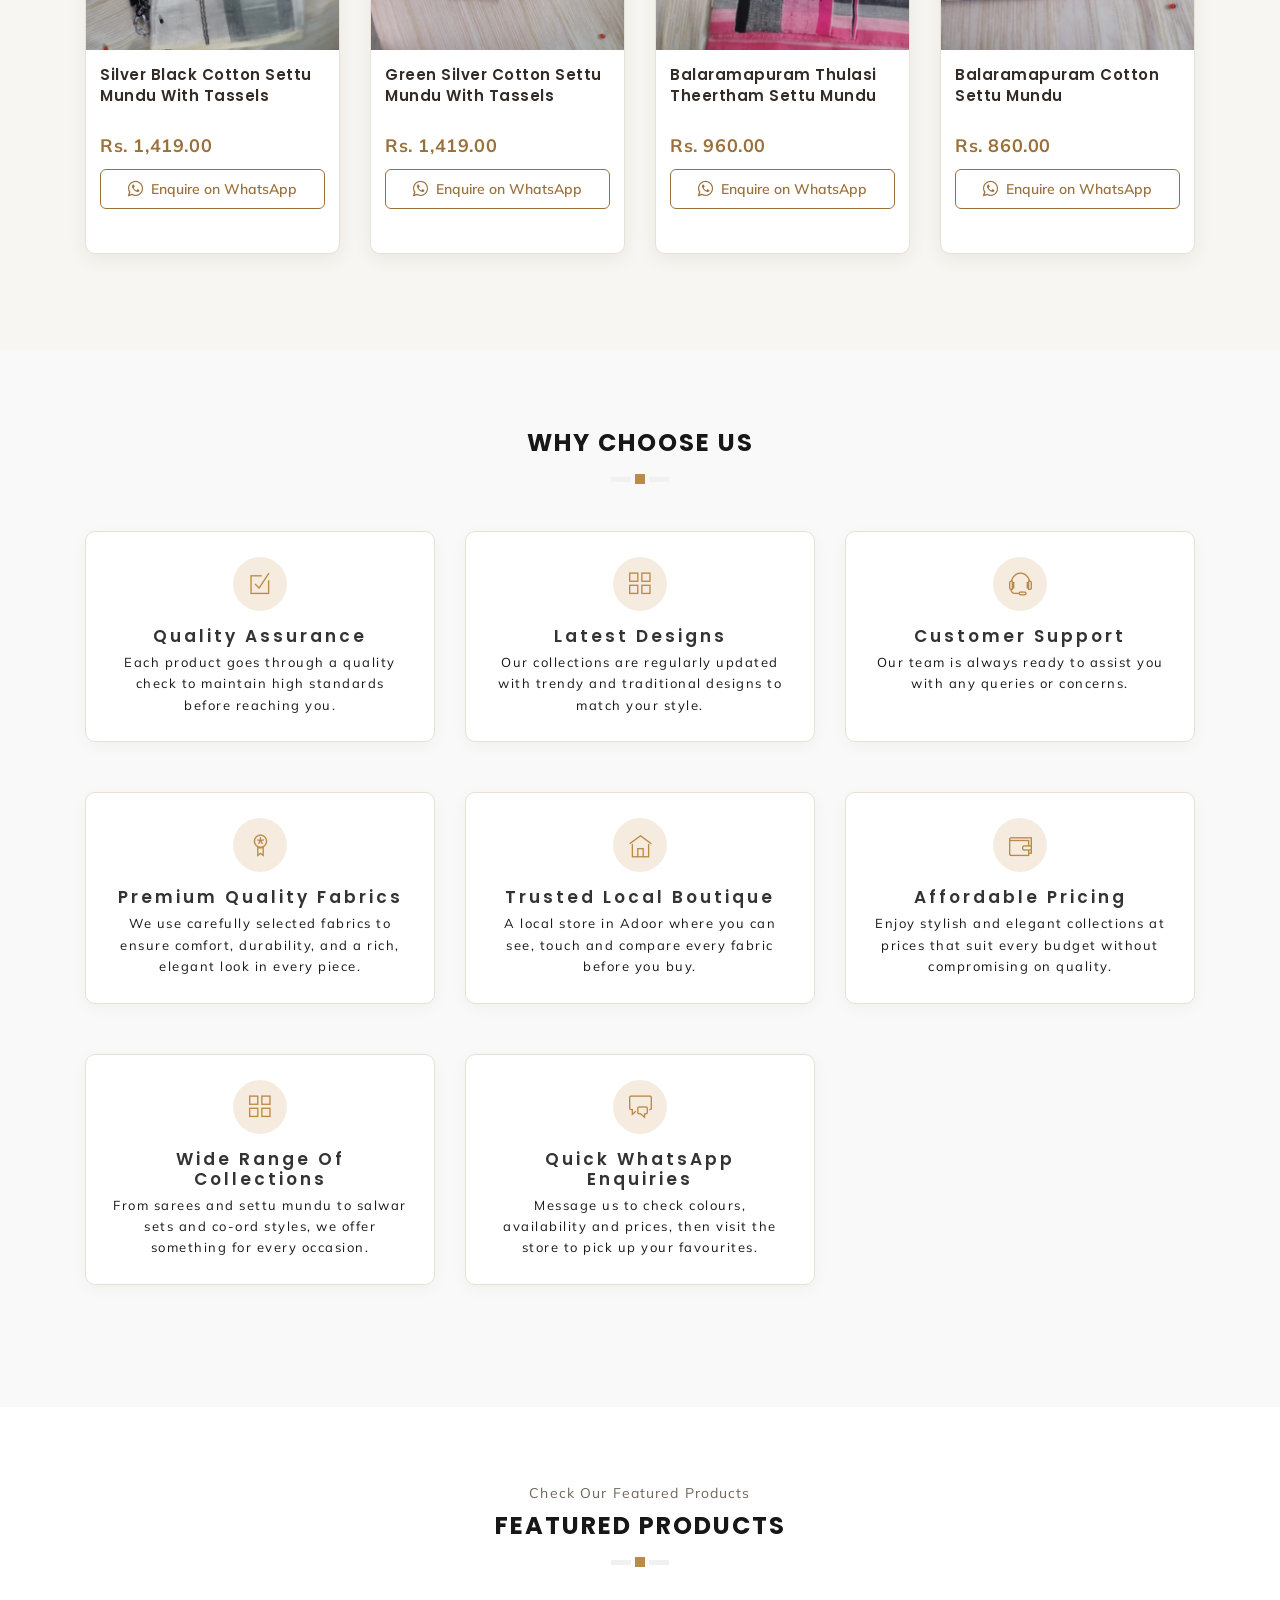
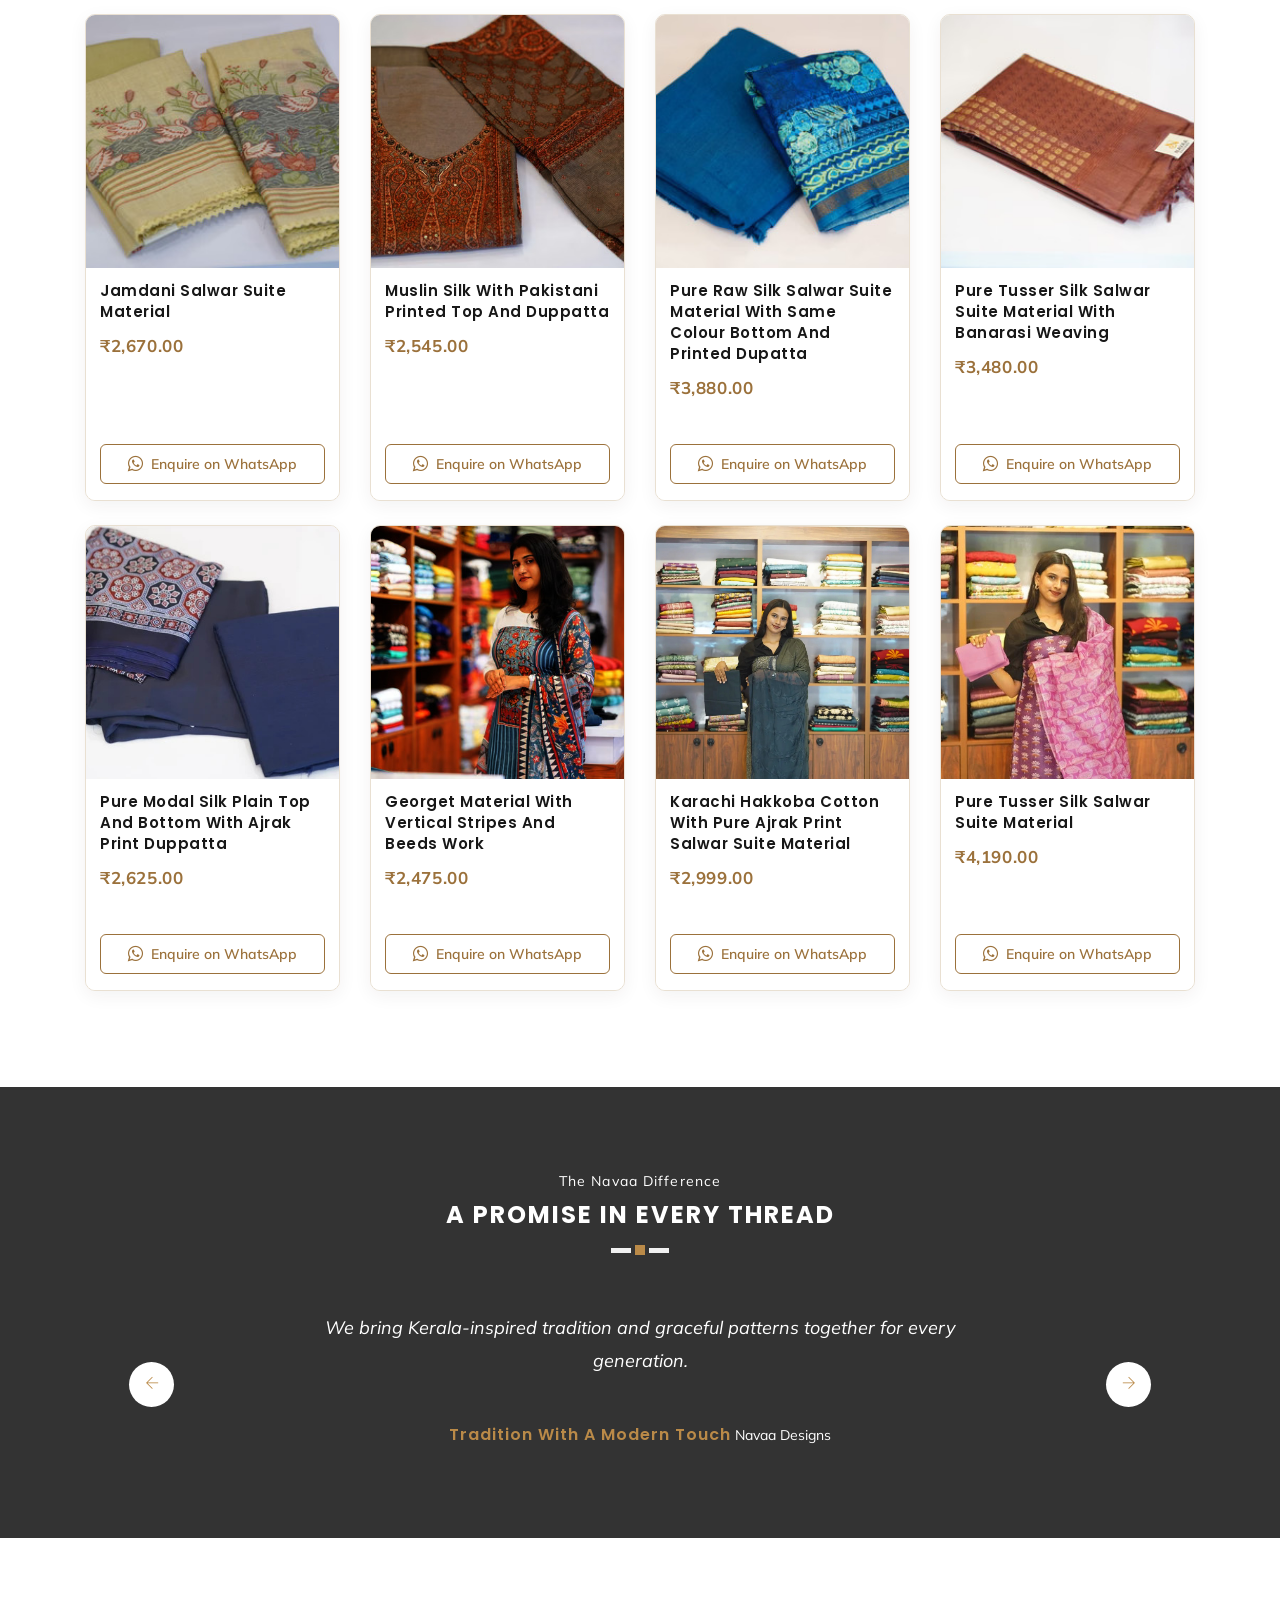
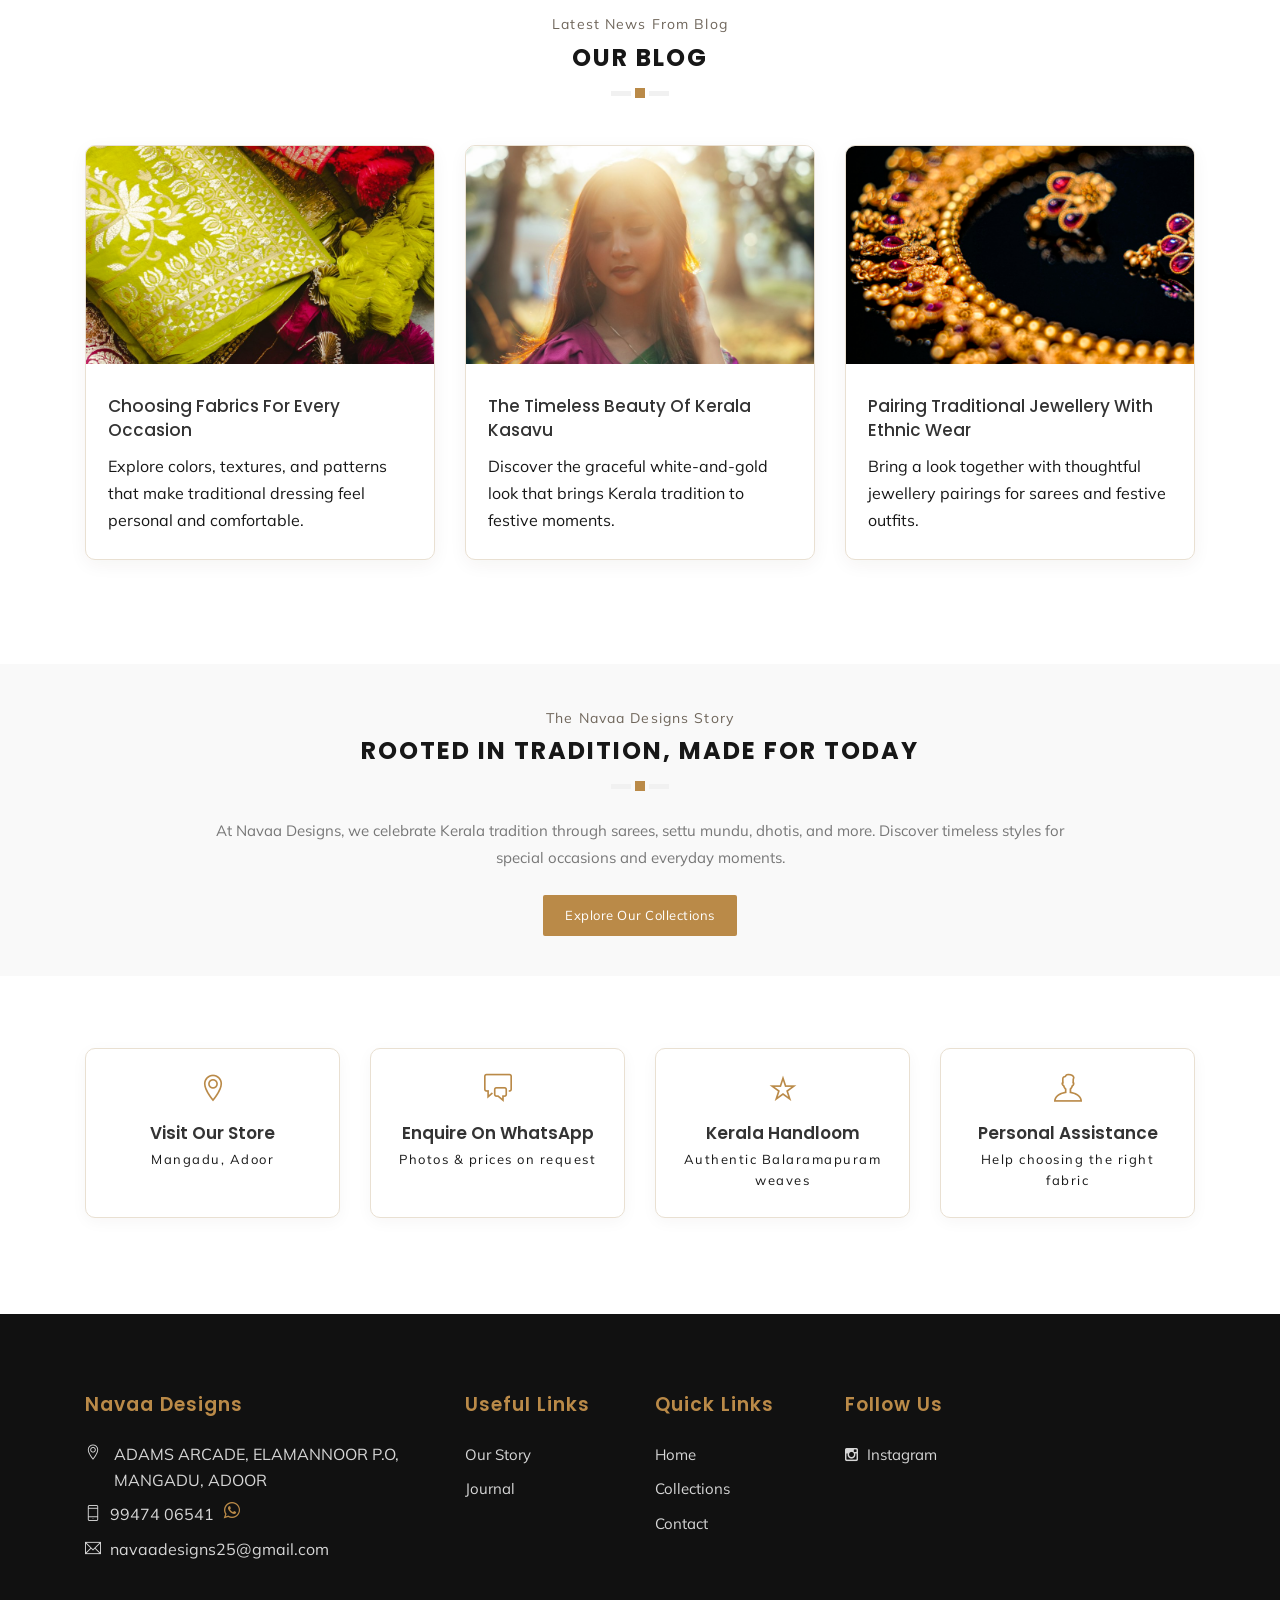
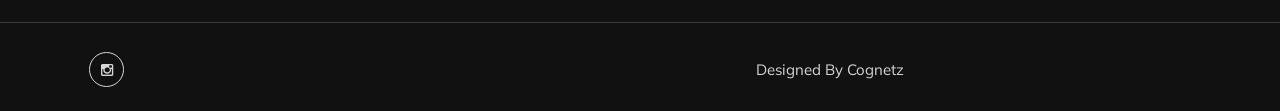
==== commit 1fd4bae3: "commi14" ====
--- a/index.html
+++ b/index.html
@@ -143,21 +143,173 @@
 				letter-spacing: 0.04em;
 				transition: color 0.2s ease;
 			}
+			#header_area .call_area,
+			#header_area .contact-email,
+			#contact .contact-email {
+				text-transform: none;
+			}
+			#header_area .call_area a,
+			#contact .footer-contact-info a {
+				color: inherit;
+				font-size: inherit;
+			}
+			#header_area .call_area a:hover,
+			#contact .footer-contact-info a:hover {
+				color: var(--navaa-accent);
+			}
+			.contact-whatsapp {
+				display: inline-flex;
+				margin-left: 10px;
+				vertical-align: middle;
+			}
+			#header_area .call_area .contact-whatsapp i,
+			#contact .footer-contact-info .contact-whatsapp i {
+				padding: 0;
+				color: var(--navaa-accent);
+				font-size: 19px;
+			}
+			.header-whatsapp {
+				display: none;
+			}
+			@media (min-width: 992px) {
+				#header_area .menu_wrap {
+					display: flex;
+					align-items: center;
+				}
+				#header_area .menu_wrap .main-menu {
+					flex: 1 1 auto;
+					text-align: center;
+				}
+				.header-whatsapp {
+					display: inline-flex;
+					flex: 0 0 auto;
+					align-items: center;
+					gap: 8px;
+					padding: 10px 18px;
+					border-radius: 999px;
+					background: var(--navaa-gold-dark);
+					color: #fff;
+					font-size: 14px;
+					font-weight: 600;
+					line-height: 1.2;
+					white-space: nowrap;
+					transition: background 0.2s ease;
+				}
+				.header-whatsapp i {
+					font-size: 18px;
+				}
+				.header-whatsapp:hover,
+				.header-whatsapp:focus-visible {
+					background: #7a5829;
+					color: #fff;
+				}
+			}
 			#header_area .main-menu nav > ul > li > a:hover,
 			#header_area .main-menu nav > ul > li > a:focus {
 				color: var(--navaa-accent);
 			}
-			#slider_area .slider_content {
-				max-width: 680px;
+			/* Hero: darken only the left (text) side so the photo stays bright on the right */
+			#slider_area .single_slide:after {
+				background: linear-gradient(90deg, rgba(20, 14, 8, 0.78) 0%, rgba(20, 14, 8, 0.6) 32%, rgba(20, 14, 8, 0.18) 62%, rgba(20, 14, 8, 0) 80%);
+				opacity: 1;
+			}
+			#slider_area .slider_content,
+			#slider_area .slider_content.text-left {
+				max-width: 620px;
+				margin-right: auto;
+				margin-left: 0;
+				padding-right: 0;
+				padding-left: 56px;
+				text-align: left;
+			}
+			#slider_area .slider_content p {
+				margin-bottom: 16px;
+				padding: 3px 12px;
+				border-radius: 2px;
+				font-size: 13px;
+				letter-spacing: 0.12em;
+				text-transform: uppercase;
 			}
 			#slider_area .slider_content h1 {
+				font-size: 44px;
+				letter-spacing: 4px;
 				line-height: 1.2;
 				text-shadow: 0 2px 18px rgba(0, 0, 0, 0.28);
 			}
 			#slider_area .slider_content h4 {
-				max-width: 620px;
+				max-width: 540px;
+				margin: 0 0 28px;
 				line-height: 1.7;
 				text-shadow: 0 1px 8px rgba(0, 0, 0, 0.3);
+			}
+			#slider_area .hero-actions {
+				display: flex;
+				flex-wrap: wrap;
+				gap: 12px;
+			}
+			#slider_area .hero-btn {
+				display: inline-flex;
+				align-items: center;
+				justify-content: center;
+				gap: 8px;
+				min-height: 46px;
+				padding: 10px 22px;
+				border: 1.5px solid transparent;
+				border-radius: 4px;
+				font-size: 14px;
+				font-weight: 600;
+				letter-spacing: 0.04em;
+				line-height: 1.2;
+				transition: background 0.2s ease, color 0.2s ease, border-color 0.2s ease;
+			}
+			#slider_area .hero-btn i {
+				font-size: 18px;
+			}
+			#slider_area .hero-btn-primary {
+				border-color: var(--navaa-accent);
+				background: var(--navaa-accent);
+				color: #fff;
+			}
+			#slider_area .hero-btn-primary:hover,
+			#slider_area .hero-btn-primary:focus-visible {
+				border-color: var(--navaa-accent-dark);
+				background: var(--navaa-accent-dark);
+				color: #fff;
+			}
+			#slider_area .hero-btn-whatsapp {
+				border-color: rgba(255, 255, 255, 0.85);
+				background: rgba(255, 255, 255, 0.08);
+				color: #fff;
+			}
+			#slider_area .hero-btn-whatsapp:hover,
+			#slider_area .hero-btn-whatsapp:focus-visible {
+				border-color: #fff;
+				background: #fff;
+				color: var(--navaa-ink);
+			}
+			.owl-item.active .slider-animated-1 .hero-actions,
+			.owl-item.active .slider-animated-2 .hero-actions,
+			.owl-item.active .slider-animated-3 .hero-actions {
+				-webkit-animation-name: fadeInUp;
+				animation-name: fadeInUp;
+				-webkit-animation-delay: 1.3s;
+				animation-delay: 1.3s;
+			}
+			/* Smaller, see-through arrows that stay clear of the heading */
+			#slider_area .owl-nav .owl-prev,
+			#slider_area .owl-nav .owl-next {
+				width: 46px;
+				height: 46px;
+				border-color: rgba(255, 255, 255, 0.35);
+				background: rgba(0, 0, 0, 0.28);
+				font-size: 15px;
+				line-height: 44px;
+			}
+			#slider_area .owl-nav .owl-prev {
+				left: 14px;
+			}
+			#slider_area .owl-nav .owl-next {
+				right: 14px;
 			}
 			.section_padding {
 				padding-top: 72px;
@@ -237,6 +389,18 @@
 				width: 100%;
 				height: 100%;
 				object-fit: cover;
+			}
+			/* Featured: show the whole photo (mixed landscape and portrait shots) */
+			/* Featured: every photo in the same square frame, filled edge to edge */
+			#featured_product .product-image {
+				aspect-ratio: 1 / 1;
+			}
+			#featured_product .product-image img {
+				object-fit: cover;
+				object-position: center;
+			}
+			#featured_product .product-image img.photo-portrait {
+				object-position: center 30%;
 			}
 			#product_area .product-grid .rating,
 			#featured_product .product-grid .rating {
@@ -551,7 +715,11 @@
 				#slider_area,
 				#slider_area .single_slide,
 				#slider_area .single-slide-item-table {
-					height: 520px;
+					height: 500px;
+				}
+				#slider_area .slider_content h1 {
+					font-size: 34px;
+					letter-spacing: 3px;
 				}
 			}
 			.special_offer_area .single-process .picon {
@@ -634,17 +802,63 @@
 				box-shadow: 0 4px 16px rgba(51, 38, 28, 0.04);
 				transition: transform 0.2s ease, box-shadow 0.2s ease;
 			}
+			/* Category cards: label pinned to the bottom over a dark gradient */
+			#promo_area .single_promo:before,
+			#promo_area .single_promo:after,
+			#promo_area .single_promo .box-content:after {
+				display: none;
+			}
+			#promo_area .single_promo .box-content:before {
+				top: auto;
+				bottom: 0;
+				left: 0;
+				width: 100%;
+				height: 60%;
+				background: linear-gradient(to bottom, rgba(0, 0, 0, 0) 0%, rgba(0, 0, 0, 0.55) 45%, rgba(0, 0, 0, 0.85) 100%);
+				opacity: 1;
+				transition: none;
+			}
+			#promo_area .single_promo .promo-content {
+				top: auto;
+				bottom: 0;
+				left: 0;
+				transform: none;
+				padding: 0 18px 20px;
+				text-align: left;
+			}
+			#promo_area .single_promo .title {
+				display: block;
+				margin: 0;
+				font-size: 22px;
+				letter-spacing: 1px;
+				line-height: 1.25;
+				text-shadow: 0 1px 6px rgba(0, 0, 0, 0.35);
+			}
+			#promo_area .single_promo .post {
+				margin: 6px 0 0;
+				color: #f3dfbf;
+				font-size: 14px;
+				letter-spacing: 0.04em;
+				opacity: 1;
+			}
+			#promo_area .single_promo .box-content p {
+				max-height: 0;
+				margin: 0;
+				overflow: hidden;
+				font-size: 14px;
+				line-height: 1.5;
+				transition: max-height 0.3s ease, margin 0.3s ease, opacity 0.3s ease;
+			}
+			#promo_area .single_promo:hover .box-content p,
+			#promo_area .single_promo:focus-within .box-content p {
+				max-height: 3em;
+				margin-top: 6px;
+				opacity: 1;
+			}
 			@media (hover: none) {
-				#promo_area .single_promo:before,
-				#promo_area .single_promo:after,
-				#promo_area .single_promo .box-content:before,
-				#promo_area .single_promo .box-content:after {
-					top: 0;
-					opacity: 1;
-				}
-				#promo_area .single_promo .promo-content,
-				#promo_area .single_promo .post,
 				#promo_area .single_promo .box-content p {
+					max-height: 3em;
+					margin-top: 6px;
 					opacity: 1;
 				}
 			}
@@ -739,7 +953,10 @@
 				#slider_area,
 				#slider_area .single_slide,
 				#slider_area .single-slide-item-table {
-					height: 480px;
+					height: 440px;
+				}
+				#slider_area .single_slide:after {
+					background: linear-gradient(90deg, rgba(20, 14, 8, 0.72) 0%, rgba(20, 14, 8, 0.5) 60%, rgba(20, 14, 8, 0.25) 100%);
 				}
 				.section_padding {
 					padding-top: 54px;
@@ -759,11 +976,20 @@
 					max-width: 100%;
 				}
 				#slider_area .slider_content h1 {
-					font-size: 27px;
-					letter-spacing: 2px;
+					margin-bottom: 12px;
+					font-size: 26px;
+					letter-spacing: 1px;
+					line-height: 1.25;
 				}
 				#slider_area .slider_content h4 {
+					margin-bottom: 20px;
 					font-size: 14px;
+					line-height: 1.6;
+				}
+				#slider_area .hero-btn {
+					min-height: 42px;
+					padding: 9px 16px;
+					font-size: 13px;
 				}
 				#collections .container > .row:nth-child(3) > [class*="col-"],
 				#product_area .product_item .row > .mix,
@@ -816,14 +1042,10 @@
 					padding-right: 24px;
 					padding-left: 24px;
 				}
-				#slider_area .slider_content.text-left,
-				#slider_area .slider_content.text-right {
+				#slider_area .slider_content,
+				#slider_area .slider_content.text-left {
 					padding-right: 0;
 					padding-left: 0;
-					text-align: center !important;
-				}
-				#slider_area .slider_content h1 {
-					letter-spacing: 3px;
 				}
 			}
 			@media (max-width: 359px) {
@@ -869,8 +1091,8 @@
 						<div class="col-xs-12 col-sm-12">
 							<div class="hdr_tp_left">
 								<div class="call_area">
-									<span class="single_con_add"><i class="ti-mobile"></i> 9947406541</span>
-									<span class="single_con_add"><i class="ti-email"></i> navaadesigns25@gmail.com</span>
+									<span class="single_con_add"><a href="tel:+919947406541"><i class="ti-mobile"></i> 99474 06541</a><a class="contact-whatsapp" href="https://wa.me/919947406541" target="_blank" rel="noopener" aria-label="Chat on WhatsApp"><i class="fa fa-whatsapp" aria-hidden="true"></i></a></span>
+									<span class="single_con_add"><a class="contact-email" href="mailto:navaadesigns25@gmail.com"><i class="ti-email"></i> navaadesigns25@gmail.com</a></span>
 								</div>
 							</div>
 						</div>
@@ -897,6 +1119,8 @@
 										</ul>
 									</nav>
 								</div> <!--  End Main Menu -->
+
+								<a class="header-whatsapp" href="https://wa.me/919947406541?text=Hi%2C%20I%27d%20like%20to%20know%20more%20about%20your%20collection." target="_blank" rel="noopener"><i class="fa fa-whatsapp" aria-hidden="true"></i> WhatsApp Us</a>
 
 								<div class="mobile-menu text-right">
 									<nav>
@@ -925,9 +1149,13 @@
 						<div class="single-slide-item-table">
 							<div class="single-slide-item-tablecell">
 								<div class="slider_content text-left slider-animated-1">						
-									<p class="animated">Navaa Designs</p>
+									<p class="animated">Kerala Handloom</p>
 									<h1 class="animated">Grace in Every Thread</h1>
 									<h4 class="animated">Explore a variety of fabrics and patterns designed to bring style, comfort, and tradition together.</h4>
+									<div class="hero-actions animated">
+										<a class="hero-btn hero-btn-primary" href="#collections">View Collections</a>
+										<a class="hero-btn hero-btn-whatsapp" href="https://wa.me/919947406541?text=Hi%2C%20I%27d%20like%20to%20know%20more%20about%20your%20Kerala%20handloom%20collection." target="_blank" rel="noopener"><i class="fa fa-whatsapp" aria-hidden="true"></i> Enquire on WhatsApp</a>
+									</div>
 								</div>
 							</div>
 						</div>						
@@ -938,10 +1166,14 @@
 					<div class="container">		
 						<div class="single-slide-item-table">
 							<div class="single-slide-item-tablecell">
-								<div class="slider_content text-center slider-animated-2">						
-									<p class="animated">Traditional Elegance</p>
+								<div class="slider_content text-left slider-animated-2">						
+									<p class="animated">New Arrivals</p>
 									<h1 class="animated">Classic Ethnic Wear for Every Woman</h1>
 									<h4 class="animated">Celebrate special occasions or everyday moments with our carefully curated ethnic wear collections.</h4>
+									<div class="hero-actions animated">
+										<a class="hero-btn hero-btn-primary" href="#collections">View Collections</a>
+										<a class="hero-btn hero-btn-whatsapp" href="https://wa.me/919947406541?text=Hi%2C%20I%27d%20like%20to%20see%20your%20new%20arrivals." target="_blank" rel="noopener"><i class="fa fa-whatsapp" aria-hidden="true"></i> Enquire on WhatsApp</a>
+									</div>
 								</div>
 							</div>
 						</div>	
@@ -952,10 +1184,14 @@
 					<div class="container">
 						<div class="single-slide-item-table">
 							<div class="single-slide-item-tablecell">
-								<div class="slider_content text-right slider-animated-3">						
-									<p class="animated">Kerala Inspired</p>
+								<div class="slider_content text-left slider-animated-3">						
+									<p class="animated">Festive Silks</p>
 									<h1 class="animated">Where Tradition Meets Everyday Elegance</h1>
 									<h4 class="animated">Experience the beauty of rich fabrics, elegant patterns, and timeless styles inspired by Kerala tradition.</h4>
+									<div class="hero-actions animated">
+										<a class="hero-btn hero-btn-primary" href="#collections">View Collections</a>
+										<a class="hero-btn hero-btn-whatsapp" href="https://wa.me/919947406541?text=Hi%2C%20I%27d%20like%20to%20know%20more%20about%20your%20festive%20silk%20sarees." target="_blank" rel="noopener"><i class="fa fa-whatsapp" aria-hidden="true"></i> Enquire on WhatsApp</a>
+									</div>
 								</div>
 							</div>
 						</div>
@@ -969,44 +1205,57 @@
 		<section id="promo_area" class="section_padding">
 			<div class="container">
 				<div class="row">
-					<div class="col-lg-4 col-md-6 col-sm-12">							
+					<div class="col-lg-3 col-md-6 col-sm-12">
 						<div class="single_promo">
-							<img src="img/home/saree-red.jpg" alt="Woman wearing a red festive saree">
+							<img src="img/categories/sarees-collection.jpg" alt="Folded silk sarees in red, green, maroon, mustard and pink with gold zari">
 							<div class="box-content">
 								<div class="promo-content">
-									<h3 class="title">Sarees</h3>
-									<span class="post">Traditional Collections</span>
-									<p>Timeless styles for every celebration</p>
+									<h3 class="title">Sarees Collection</h3>
+									<span class="post">Silk, Cotton &amp; Bridal</span>
+									<p>Timeless drapes for every celebration</p>
 								</div>
 							</div>
-						</div>													
-					</div><!--  End Col -->						
-					
-					<div class="col-lg-4 col-md-6 col-sm-12">							
+						</div>
+					</div><!--  End Col -->
+
+					<div class="col-lg-3 col-md-6 col-sm-12">
 						<div class="single_promo">
-							<img src="img/home/kasavu-saree.jpg" alt="Kerala settu mundu in white and gold">
+							<img src="img/categories/traditional-wear.jpg" alt="Kerala kasavu settu mundu in cream and gold with jasmine garlands">
 							<div class="box-content">
 								<div class="promo-content">
-									<h3 class="title">Settu Mundu</h3>
+									<h3 class="title">Traditional Wear</h3>
 									<span class="post">Kerala Tradition</span>
-									<p>Elegant weaves for every occasion</p>
+									<p>Settu mundu and festive classics</p>
 								</div>
 							</div>
-						</div>														
-					</div><!--  End Col -->					
-
-					<div class="col-lg-4 col-md-6 col-sm-12">					
+						</div>
+					</div><!--  End Col -->
+
+					<div class="col-lg-3 col-md-6 col-sm-12">
 						<div class="single_promo">
-							<img src="img/home/jewellery.jpg" alt="Traditional gold jewellery">
+							<img src="img/categories/everyday-essentials.jpg" alt="Stacks of block-printed cotton salwar materials">
 							<div class="box-content">
 								<div class="promo-content">
-									<h3 class="title">Jewellery</h3>
-									<span class="post">Festive Finishing Touches</span>
-									<p>Complete your look with a touch of tradition</p>
+									<h3 class="title">Everyday Essentials</h3>
+									<span class="post">Salwar Materials</span>
+									<p>Comfortable fabrics for daily wear</p>
 								</div>
 							</div>
-						</div>									
-					</div><!--  End Col -->					
+						</div>
+					</div><!--  End Col -->
+
+					<div class="col-lg-3 col-md-6 col-sm-12">
+						<div class="single_promo">
+							<img src="img/categories/modern-sets.jpg" alt="Pastel linen co-ord sets on wooden hangers">
+							<div class="box-content">
+								<div class="promo-content">
+									<h3 class="title">Modern Sets</h3>
+									<span class="post">Co-ords &amp; Tops</span>
+									<p>Easy, contemporary pieces</p>
+								</div>
+							</div>
+						</div>
+					</div><!--  End Col -->
 				</div>			
 			</div>		
 		</section>
@@ -1039,7 +1288,7 @@
 							<img class="collection-image" src="img/collections/salwar.jpg" alt="Salwar materials">
 							<div class="process_content">
 								<h3>Salwar Materials</h3>
-								<p>19 Items</p>
+								<!-- <p>19 Items</p> -->
 							</div>
 						</div>
 					</div>
@@ -1048,16 +1297,16 @@
 							<img class="collection-image" src="img/collections/2 piece cord set.jpg" alt="Two-piece co-ord set">
 							<div class="process_content">
 								<h3>Two-Piece Co-ord Sets</h3>
-								<p>0 Items</p>
+								<!-- <p>0 Items</p> -->
 							</div>
 						</div>
 					</div>
 					<div class="col-lg-3 col-md-4 col-sm-6">
 						<div class="single-process collection-card">
-							<img class="collection-image" src="img/home/bridal.jpg" alt="Bride wearing ornate traditional attire">
+							<img class="collection-image" src="img/collections/three-piece-set.jpg" alt="Pink embroidered kurta with mint pants and printed dupatta">
 							<div class="process_content">
 								<h3>Three-Piece Sets</h3>
-								<p>1 Item</p>
+								<!-- <p>1 Item</p> -->
 							</div>
 						</div>
 					</div>
@@ -1066,7 +1315,7 @@
 							<img class="collection-image" src="img/collections/tops.jpg" alt="Traditional tops">
 							<div class="process_content">
 								<h3>Tops</h3>
-								<p>0 Items</p>
+								<!-- <p>0 Items</p> -->
 							</div>
 						</div>
 					</div>
@@ -1075,7 +1324,7 @@
 							<img class="collection-image" src="img/collections/Kanchipuram Silk Saree.jpg" alt="Kanchipuram silk saree">
 							<div class="process_content">
 								<h3>Kanchipuram Silk Saree</h3>
-								<p>0 Items</p>
+								<!-- <p>0 Items</p> -->
 							</div>
 						</div>
 					</div>
@@ -1084,7 +1333,7 @@
 							<img class="collection-image" src="img/collections/sarees.jpg" alt="Traditional sarees">
 							<div class="process_content">
 								<h3>Sarees</h3>
-								<p>7 Items</p>
+								<!-- <p>7 Items</p> -->
 							</div>
 						</div>
 					</div>
@@ -1093,7 +1342,7 @@
 							<img class="collection-image" src="img/collections/settu mundu.jpg" alt="Settu mundu">
 							<div class="process_content">
 								<h3>Settu Mundu</h3>
-								<p>8 Items</p>
+								<!-- <p>8 Items</p> -->
 							</div>
 						</div>
 					</div>
@@ -1102,7 +1351,7 @@
 							<img class="collection-image" src="img/collections/dhoti.jpg" alt="Traditional dhoti">
 							<div class="process_content">
 								<h3>Dhoti</h3>
-								<p>0 Items</p>
+								<!-- <p>0 Items</p> -->
 							</div>
 						</div>
 					</div>
@@ -1111,7 +1360,7 @@
 							<img class="collection-image" src="img/collections/Maternity Wear.jpg" alt="Traditional maternity wear">
 							<div class="process_content">
 								<h3>Maternity Wear</h3>
-								<p>0 Items</p>
+								<!-- <p>0 Items</p> -->
 							</div>
 						</div>
 					</div>
@@ -1120,7 +1369,7 @@
 							<img class="collection-image" src="img/collections/Running fabrics.jpg" alt="Running fabrics">
 							<div class="process_content">
 								<h3>Running Fabrics</h3>
-								<p>0 Items</p>
+								<!-- <p>0 Items</p> -->
 							</div>
 						</div>
 					</div>
@@ -1129,7 +1378,7 @@
 							<img class="collection-image" src="img/collections/Jewellery.jpg" alt="Traditional jewellery">
 							<div class="process_content">
 								<h3>Jewellery</h3>
-								<p>0 Items</p>
+								<!-- <p>0 Items</p> -->
 							</div>
 						</div>
 					</div>
@@ -1150,48 +1399,44 @@
 					<div class="col-lg-3 col-md-4 col-sm-6">
 						<div class="product-grid">
 							<div class="product-image">
-								<a href="#"><img class="pic-1" src="img/home/kasavu-saree.jpg" alt="Kerala kasavu saree"><img class="pic-2" src="img/home/saree-orange.jpg" alt="Woman wearing a red and gold saree"></a>
+								<a href="#"><img class="pic-1" src="img/trending/silver-black-settu-mundu.jpg" alt="Cream settu mundu with silver and black border and black tassels"></a>
 							</div>
 							<div class="product-content">
-								<p class="trending-vendor">Vendor: Navaa Designs</p>
 								<h3 class="title"><a href="#">Silver black cotton settu mundu with tassels</a></h3>
-								<div class="price"><span class="trending-price-label">Regular price</span>Rs. 1,419.00</div>
+								<div class="price">Rs. 1,419.00</div>
 							</div>
 						</div>
 					</div>
 					<div class="col-lg-3 col-md-4 col-sm-6">
 						<div class="product-grid">
 							<div class="product-image">
-								<a href="#"><img class="pic-1" src="img/home/saree-green.jpg" alt="Woman wearing a green saree with jewelry"><img class="pic-2" src="img/home/saree-orange.jpg" alt="Woman wearing an orange saree"></a>
+								<a href="#"><img class="pic-1" src="img/trending/green-silver-settu-mundu.jpg" alt="Cream settu mundu with green and silver border and green tassels"></a>
 							</div>
 							<div class="product-content">
-								<p class="trending-vendor">Vendor: Navaa Designs</p>
 								<h3 class="title"><a href="#">Green silver cotton settu mundu with tassels</a></h3>
-								<div class="price"><span class="trending-price-label">Regular price</span>Rs. 1,419.00</div>
+								<div class="price">Rs. 1,419.00</div>
 							</div>
 						</div>
 					</div>
 					<div class="col-lg-3 col-md-4 col-sm-6">
 						<div class="product-grid">
 							<div class="product-image">
-								<a href="#"><img class="pic-1" src="img/home/saree-red.jpg" alt="Woman wearing a red bridal saree"><img class="pic-2" src="img/home/saree-blue.jpg" alt="Woman wearing a blue saree"></a>
+								<a href="#"><img class="pic-1" src="img/trending/thulasi-theertham-settu-mundu.jpg" alt="Cream settu mundu with pink and black peacock feather border"></a>
 							</div>
 							<div class="product-content">
-								<p class="trending-vendor">Vendor: Navaa Designs</p>
 								<h3 class="title"><a href="#">Balaramapuram Thulasi theertham settu mundu</a></h3>
-								<div class="price"><span class="trending-price-label">Regular price</span>Rs. 960.00</div>
+								<div class="price">Rs. 960.00</div>
 							</div>
 						</div>
 					</div>
 					<div class="col-lg-3 col-md-4 col-sm-6">
 						<div class="product-grid">
 							<div class="product-image">
-								<a href="#"><img class="pic-1" src="img/home/saree-walk.jpg" alt="Woman wearing a traditional saree"><img class="pic-2" src="img/home/saree-pattern.jpg" alt="Black and white traditional saree"></a>
+								<a href="#"><img class="pic-1" src="img/trending/balaramapuram-cotton-settu-mundu.jpg" alt="Cream settu mundu with blue and green checked border"></a>
 							</div>
 							<div class="product-content">
-								<p class="trending-vendor">Vendor: Navaa Designs</p>
 								<h3 class="title"><a href="#">Balaramapuram cotton settu mundu</a></h3>
-								<div class="price"><span class="trending-price-label">Regular price</span>Rs. 860.00</div>
+								<div class="price">Rs. 860.00</div>
 							</div>
 						</div>
 					</div>
@@ -1249,10 +1494,10 @@
 					</div>
 					<div class="col-lg-4 col-md-6 col-sm-6">
 						<div class="single-process">
-							<div class="picon"><i class="ti-shield"></i></div>
-							<div class="process_content">
-								<h3>Secure Payment</h3>
-								<p>Shop with confidence using our safe and secure payment methods designed to protect your transactions.</p>
+							<div class="picon"><i class="ti-home"></i></div>
+							<div class="process_content">
+								<h3>Trusted Local Boutique</h3>
+								<p>A local store in Adoor where you can see, touch and compare every fabric before you buy.</p>
 							</div>
 						</div>
 					</div>
@@ -1276,10 +1521,10 @@
 					</div>
 					<div class="col-lg-4 col-md-6 col-sm-6">
 						<div class="single-process">
-							<div class="picon"><i class="ti-truck"></i></div>
-							<div class="process_content">
-								<h3>Fast &amp; Reliable Delivery</h3>
-								<p>We ensure timely delivery so your favorite outfits reach you quickly and safely.</p>
+							<div class="picon"><i class="ti-comments"></i></div>
+							<div class="process_content">
+								<h3>Quick WhatsApp Enquiries</h3>
+								<p>Message us to check colours, availability and prices, then visit the store to pick up your favourites.</p>
 							</div>
 						</div>
 					</div>
@@ -1305,16 +1550,12 @@
 						<div class="product-grid">
 							<div class="product-image">
 								<a href="#">
-									<img class="pic-1" src="img/home/kasavu-saree.jpg" alt="Kerala kasavu saree">
-									<img class="pic-2" src="img/home/saree-orange.jpg" alt="Woman wearing an orange saree">
+									<img class="pic-1" src="img/featured/green-swan-embroidered-set.jpg" alt="Green salwar set with swan and lotus embroidery">
 								</a>
-								<span class="product-new-label">Sale</span>
 							</div>
 							<div class="product-content">
-								<h3 class="title"><a href="#">Product Title</a></h3>
-								<div class="price">₹16.00
-									<span>₹20.00</span>
-								</div>
+								<h3 class="title"><a href="#">Jamdani Salwar Suite Material</a></h3>
+								<div class="price">₹2,670.00</div>
 							</div>
 						</div>
 					</div><!-- End Col -->	
@@ -1323,16 +1564,12 @@
 						<div class="product-grid">
 							<div class="product-image">
 								<a href="#">
-									<img class="pic-1" src="img/home/saree-green.jpg" alt="Woman wearing a green saree">
-									<img class="pic-2" src="img/home/saree-walk.jpg" alt="Woman wearing a traditional saree">
+									<img class="pic-1" src="img/featured/brown-paisley-salwar-set.jpg" alt="Brown salwar set with paisley embroidery">
 								</a>
-								<span class="product-new-label">-20%</span>				
 							</div>
 							<div class="product-content">
-								<h3 class="title"><a href="#">Product Title</a></h3>
-								<div class="price">₹16.00
-									<span>₹20.00</span>
-								</div>
+								<h3 class="title"><a href="#">Muslin Silk with Pakistani Printed Top and Duppatta</a></h3>
+								<div class="price">₹2,545.00</div>
 							</div>
 						</div>
 					</div><!-- End Col -->	
@@ -1341,16 +1578,12 @@
 						<div class="product-grid">
 							<div class="product-image">
 								<a href="#">
-									<img class="pic-1" src="img/home/bridal.jpg" alt="Woman wearing an ornate bridal saree">
-									<img class="pic-2" src="img/home/saree-blue.jpg" alt="Woman wearing a blue saree">
+									<img class="pic-1" src="img/featured/blue-floral-salwar-set.jpg" alt="Blue salwar set with floral print">
 								</a>
-								<span class="product-new-label">Sale</span>
 							</div>
 							<div class="product-content">
-								<h3 class="title"><a href="#">Product Title</a></h3>
-								<div class="price">₹16.00
-									<span>₹20.00</span>
-								</div>
+								<h3 class="title"><a href="#">Pure Raw Silk Salwar Suite Material with Same Colour Bottom and Printed Dupatta</a></h3>
+								<div class="price">₹3,880.00</div>
 							</div>
 						</div>
 					</div><!-- End Col -->	
@@ -1360,16 +1593,12 @@
 						<div class="product-grid">
 							<div class="product-image">
 								<a href="#">
-									<img class="pic-1" src="img/home/saree-walk.jpg" alt="Woman wearing a traditional saree">
-									<img class="pic-2" src="img/home/saree-pattern.jpg" alt="Black and white traditional saree">
+									<img class="pic-1" src="img/featured/brown-silk-saree.jpg" alt="Brown silk saree with gold motifs">
 								</a>
-								<span class="product-new-label">New</span>
 							</div>
 							<div class="product-content">
-								<h3 class="title"><a href="#">Product Title</a></h3>
-								<div class="price">₹16.00
-									<span>₹20.00</span>
-								</div>
+								<h3 class="title"><a href="#">Pure Tusser Silk Salwar Suite Material with Banarasi Weaving</a></h3>
+								<div class="price">₹3,480.00</div>
 							</div>
 						</div>
 					</div><!-- End Col -->			
@@ -1379,16 +1608,12 @@
 						<div class="product-grid">
 							<div class="product-image">
 								<a href="#">
-									<img class="pic-1" src="img/home/saree-orange.jpg" alt="Woman wearing an orange saree">
-									<img class="pic-2" src="img/home/saree-blue.jpg" alt="Woman wearing a blue saree">
+									<img class="pic-1" src="img/featured/navy-ajrakh-set.jpg" alt="Navy salwar set with ajrakh print dupatta">
 								</a>
-								<span class="product-new-label">Sale</span>
 							</div>
 							<div class="product-content">
-								<h3 class="title"><a href="#">Product Title</a></h3>
-								<div class="price">₹16.00
-									<span>₹20.00</span>
-								</div>
+								<h3 class="title"><a href="#">Pure Modal Silk Plain Top and Bottom with Ajrak Print Duppatta</a></h3>
+								<div class="price">₹2,625.00</div>
 							</div>
 						</div>
 					</div><!-- End Col -->			
@@ -1397,16 +1622,12 @@
 						<div class="product-grid">
 							<div class="product-image">
 								<a href="#">
-									<img class="pic-1" src="img/home/saree-blue.jpg" alt="Woman wearing a blue saree">
-									<img class="pic-2" src="img/home/saree-orange.jpg" alt="Woman wearing an orange saree">
+									<img class="pic-1 photo-portrait" style="object-position: center top;" src="img/featured/blue-printed-saree.jpg" alt="Woman wearing a blue printed saree">
 								</a>
-								<span class="product-new-label">-30%</span>
 							</div>
 							<div class="product-content">
-								<h3 class="title"><a href="#">Product Title</a></h3>
-								<div class="price">₹16.00
-									<span>₹20.00</span>
-								</div>
+								<h3 class="title"><a href="#">Georget Material with Vertical Stripes and Beeds Work</a></h3>
+								<div class="price">₹2,475.00</div>
 							</div>
 						</div>
 					</div><!-- End Col -->		
@@ -1415,16 +1636,12 @@
 						<div class="product-grid">
 							<div class="product-image">
 								<a href="#">
-									<img class="pic-1" src="img/home/saree-pattern.jpg" alt="Traditional patterned saree">
-									<img class="pic-2" src="img/home/saree-pattern.jpg" alt="Black and white traditional saree">
+									<img class="pic-1 photo-portrait" src="img/featured/teal-chikankari-salwar-set.jpg" alt="Woman holding a teal salwar set with embroidered dupatta">
 								</a>
-								<span class="product-new-label">Sale</span>
 							</div>
 							<div class="product-content">
-								<h3 class="title"><a href="#">Product Title</a></h3>
-								<div class="price">₹16.00
-									<span>₹20.00</span>
-								</div>
+								<h3 class="title"><a href="#">Karachi Hakkoba Cotton with Pure Ajrak Print Salwar Suite Material</a></h3>
+								<div class="price">₹2,999.00</div>
 							</div>
 						</div>
 					</div><!-- End Col -->	
@@ -1434,16 +1651,12 @@
 						<div class="product-grid">
 							<div class="product-image">
 								<a href="#">
-									<img class="pic-1" src="img/home/saree-red.jpg" alt="Woman wearing a red festive saree">
-									<img class="pic-2" src="img/home/kasavu-saree.jpg" alt="Kerala kasavu saree">
+									<img class="pic-1 photo-portrait" src="img/featured/purple-printed-salwar-set.jpg" alt="Woman holding a purple printed salwar set with pink dupatta">
 								</a>
-								<span class="product-new-label">-50%</span>
 							</div>
 							<div class="product-content">
-								<h3 class="title"><a href="#">Product Title</a></h3>
-								<div class="price">₹16.00
-									<span>₹20.00</span>
-								</div>
+								<h3 class="title"><a href="#">Pure Tusser Silk Salwar Suite Material</a></h3>
+								<div class="price">₹4,190.00</div>
 							</div>
 						</div>
 					</div><!-- End Col -->			
@@ -1609,11 +1822,11 @@
 					<div class="col-lg-3 col-md-6 col-sm-6">
 						<div class="single-process">
 							<!-- process Icon -->
-							<div class="picon"><i class="ti-truck"></i></div>
+							<div class="picon"><i class="ti-location-pin"></i></div>
 							<!-- process Content -->
 							<div class="process_content">
-								<h3>Free Shipping</h3>
-								<p>Best Shipping Service</p>
+								<h3>Visit Our Store</h3>
+								<p>Mangadu, Adoor</p>
 							</div>
 						</div>
 					</div>	<!-- End Col -->
@@ -1621,11 +1834,11 @@
 					<div class="col-lg-3 col-md-6 col-sm-6">
 						<div class="single-process">
 							<!-- process Icon -->
-							<div class="picon"><i class="ti-credit-card"></i></div>
+							<div class="picon"><i class="ti-comments"></i></div>
 							<!-- process Content -->
 							<div class="process_content">
-								<h3>Cash On Delivery</h3>
-								<p>Fast Delivery Method</p>
+								<h3>Enquire on WhatsApp</h3>
+								<p>Photos &amp; prices on request</p>
 							</div>
 						</div>
 					</div>	<!-- End Col -->
@@ -1633,11 +1846,11 @@
 					<div class="col-lg-3 col-md-6 col-sm-6">
 						<div class="single-process">
 							<!-- process Icon -->
-							<div class="picon"><i class="ti-headphone-alt"></i></div>
+							<div class="picon"><i class="ti-star"></i></div>
 							<!-- process Content -->
 							<div class="process_content">
-								<h3>Support 24/7</h3>
-								<p>24 Hours a Day</p>
+								<h3>Kerala Handloom</h3>
+								<p>Authentic Balaramapuram weaves</p>
 							</div>
 						</div>
 					</div>	<!-- End Col -->
@@ -1645,11 +1858,11 @@
 					<div class="col-lg-3 col-md-6 col-sm-6">
 						<div class="single-process">
 							<!-- process Icon -->
-							<div class="picon"><i class="ti-alarm-clock"></i></div>
+							<div class="picon"><i class="ti-user"></i></div>
 							<!-- process Content -->
 							<div class="process_content">
-								<h3>30 Days Return</h3>
-								<p>Simply Return 30 Days</p>
+								<h3>Personal Assistance</h3>
+								<p>Help choosing the right fabric</p>
 							</div>
 						</div>
 					</div>	<!-- End Col -->
@@ -1668,8 +1881,8 @@
 								<h4 class="sf_title">Navaa Designs</h4>
 								<ul>
 									<li><i class="ti-location-pin"></i> ADAMS ARCADE, ELAMANNOOR P.O, MANGADU, ADOOR</li>
-									<li><i class="ti-mobile"></i> 9947406541</li>
-									<li><i class="ti-email"></i> navaadesigns25@gmail.com</li>
+									<li><a href="tel:+919947406541"><i class="ti-mobile"></i> 99474 06541</a><a class="contact-whatsapp" href="https://wa.me/919947406541" target="_blank" rel="noopener" aria-label="Chat on WhatsApp"><i class="fa fa-whatsapp" aria-hidden="true"></i></a></li>
+									<li><a class="contact-email" href="mailto:navaadesigns25@gmail.com"><i class="ti-email"></i> navaadesigns25@gmail.com</a></li>
 								</ul>
 							</div>
 						</div> <!--  End Col -->
--- a/css/style.css
+++ b/css/style.css
@@ -1313,6 +1313,7 @@
     width: 100%;
     height: auto;
 }
+
 .product-grid .pic-1{
     opacity: 1;
     transition: all 0.3s ease-out 0s;
@@ -1828,8 +1829,8 @@
 	position: relative;
 	color: #d6d6d6;
 	z-index: 100;
-	word-break: break-all;
-	word-wrap: break-word;
+	word-break: normal;
+	overflow-wrap: break-word;
 	background: #111;
 }
 .footer-top{
@@ -3326,4 +3327,101 @@
 }
 #topcontrol:hover {
     background: #f0314e none repeat scroll 0 0;
-}+}
+/* Scroll-to-top sits above the floating WhatsApp button */
+#topcontrol {
+    bottom: 84px !important;
+    right: 22px !important;
+}
+
+/*START WHATSAPP*/
+#whatsapp-float {
+    position: fixed;
+    right: 20px;
+    bottom: 20px;
+    z-index: 10000;
+    display: flex;
+    width: 54px;
+    height: 54px;
+    align-items: center;
+    justify-content: center;
+    border-radius: 50%;
+    background: #9b713b;
+    box-shadow: 0 4px 14px rgba(0, 0, 0, 0.25);
+    color: #fff;
+    font-size: 30px;
+    transition: transform 0.2s ease, background 0.2s ease;
+}
+#whatsapp-float:hover,
+#whatsapp-float:focus-visible {
+    background: #7a5829;
+    color: #fff;
+    transform: scale(1.06);
+}
+/* Card text sits under the image so the enquiry button has room */
+.product-grid .product-content {
+    position: relative;
+    bottom: auto;
+    padding: 10px 12px 14px;
+}
+.product-grid:hover .product-content { bottom: auto; }
+.product-grid .whatsapp-enquire {
+    display: flex;
+    margin-top: auto;
+    padding: 10px 12px;
+    align-items: center;
+    justify-content: center;
+    gap: 8px;
+    border: 1.5px solid #9b713b;
+    border-radius: 6px;
+    background: transparent;
+    color: #9b713b;
+    font-size: 14px;
+    font-weight: 600;
+    line-height: 1.2;
+    text-align: center;
+    transition: background 0.2s ease;
+}
+.product-grid .whatsapp-enquire i {
+    font-size: 18px;
+}
+.product-grid .whatsapp-enquire:hover,
+.product-grid .whatsapp-enquire:focus-visible {
+    background: #9b713b;
+    color: #fff;
+}
+/* Contact details (all pages): keep email lowercase, tappable links, WhatsApp icon */
+.call_area,
+.contact-email {
+    text-transform: none;
+}
+.call_area a,
+.footer-contact-info a {
+    color: inherit;
+    font-size: inherit;
+}
+.call_area a:hover,
+.footer-contact-info a:hover {
+    color: #ba8a48;
+}
+.contact-whatsapp {
+    display: inline-flex;
+    margin-left: 10px;
+    vertical-align: middle;
+}
+.call_area .contact-whatsapp i,
+.footer-contact-info .contact-whatsapp i {
+    padding: 0;
+    color: #ba8a48;
+    font-size: 19px;
+}
+/* Footer contact list: wrapped lines align with the text, not under the icon */
+.footer-contact-info li {
+    display: flex;
+    align-items: flex-start;
+}
+.footer-contact-info li > i {
+    flex: 0 0 auto;
+    padding-top: 3px;
+    padding-right: 8px;
+}
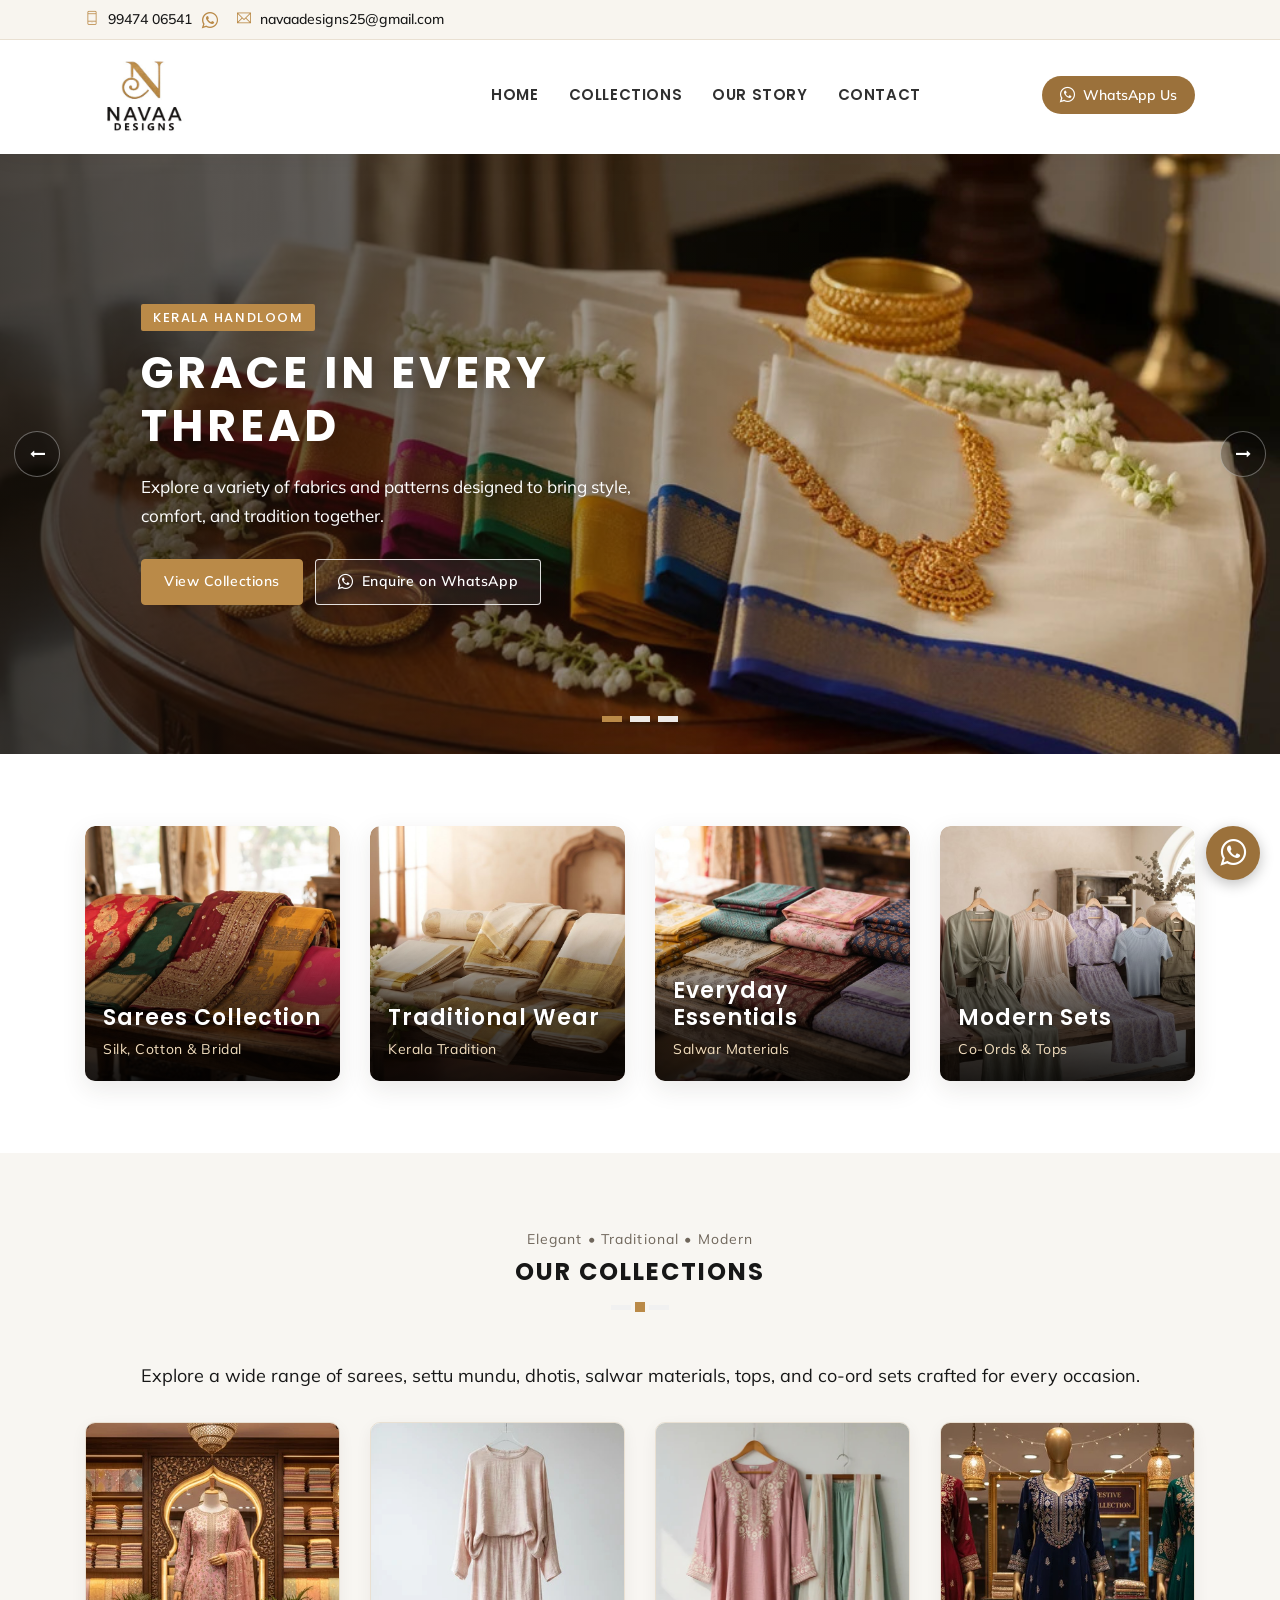
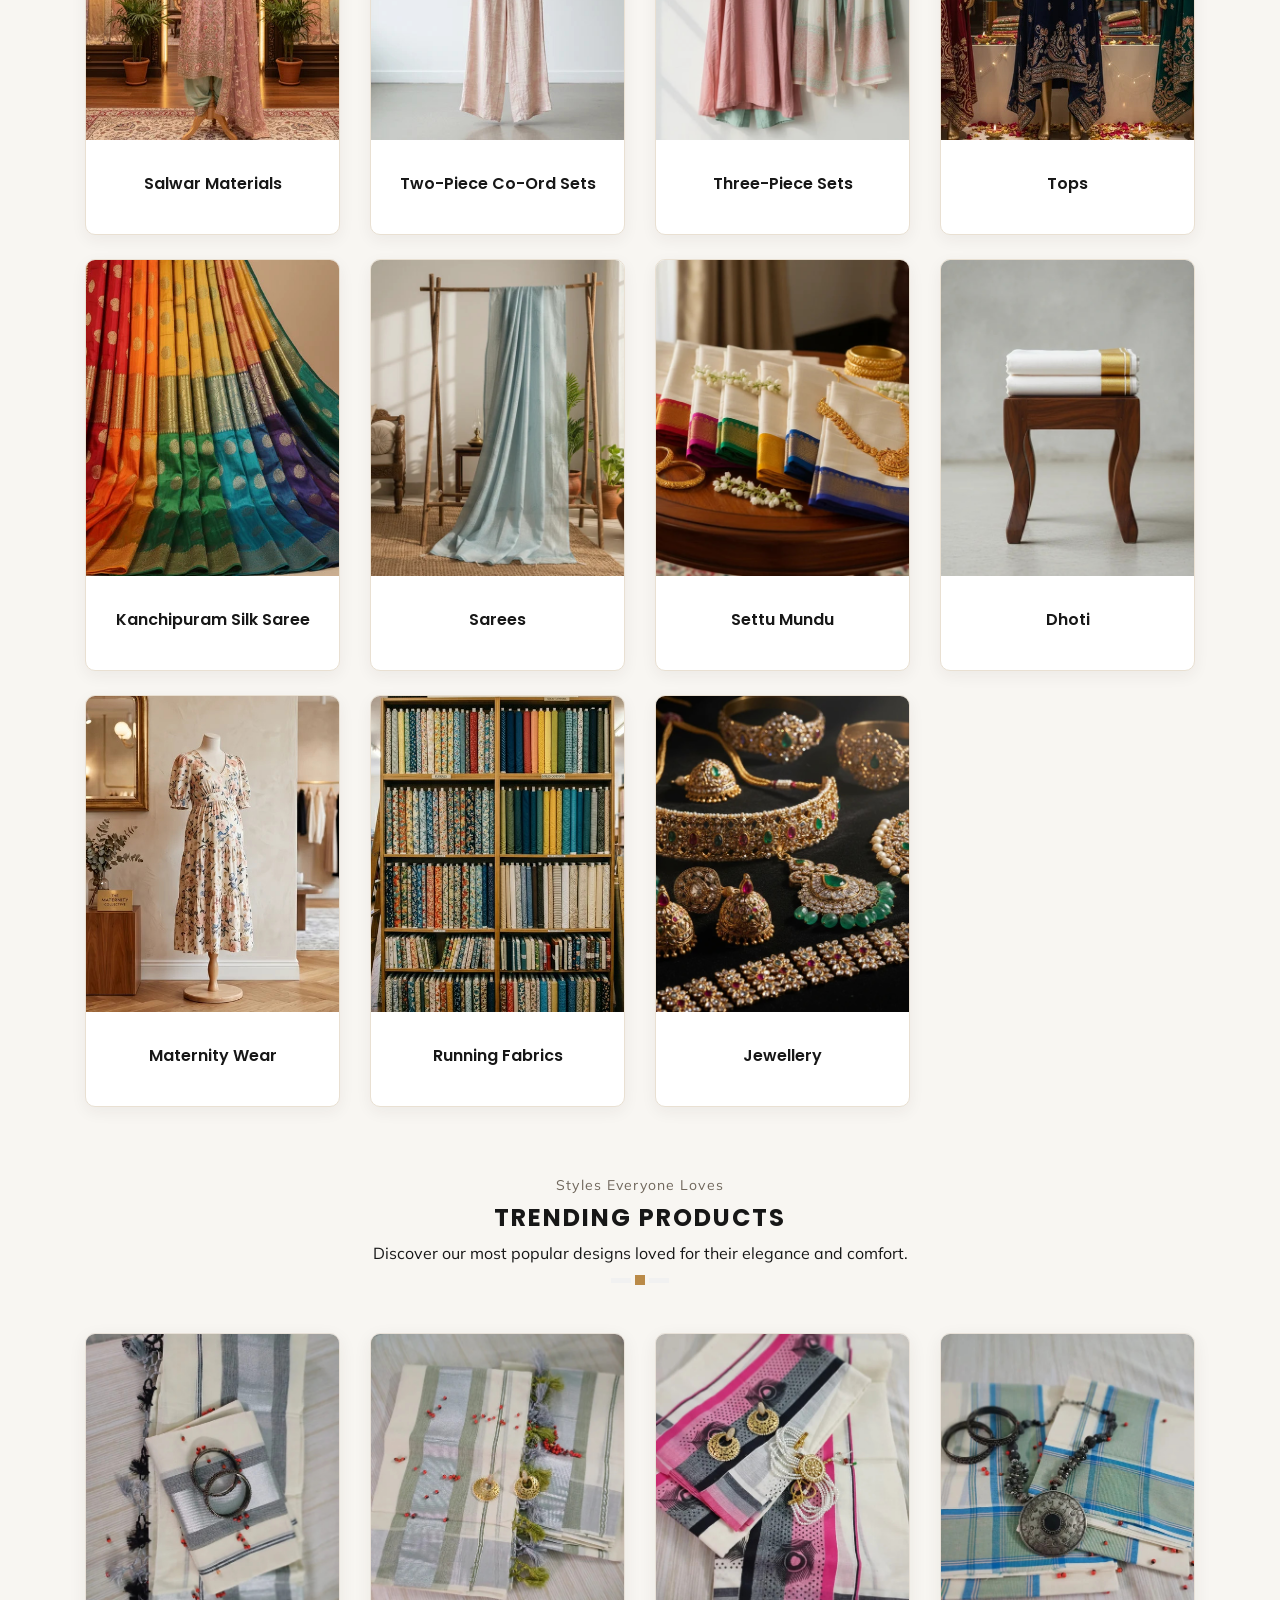
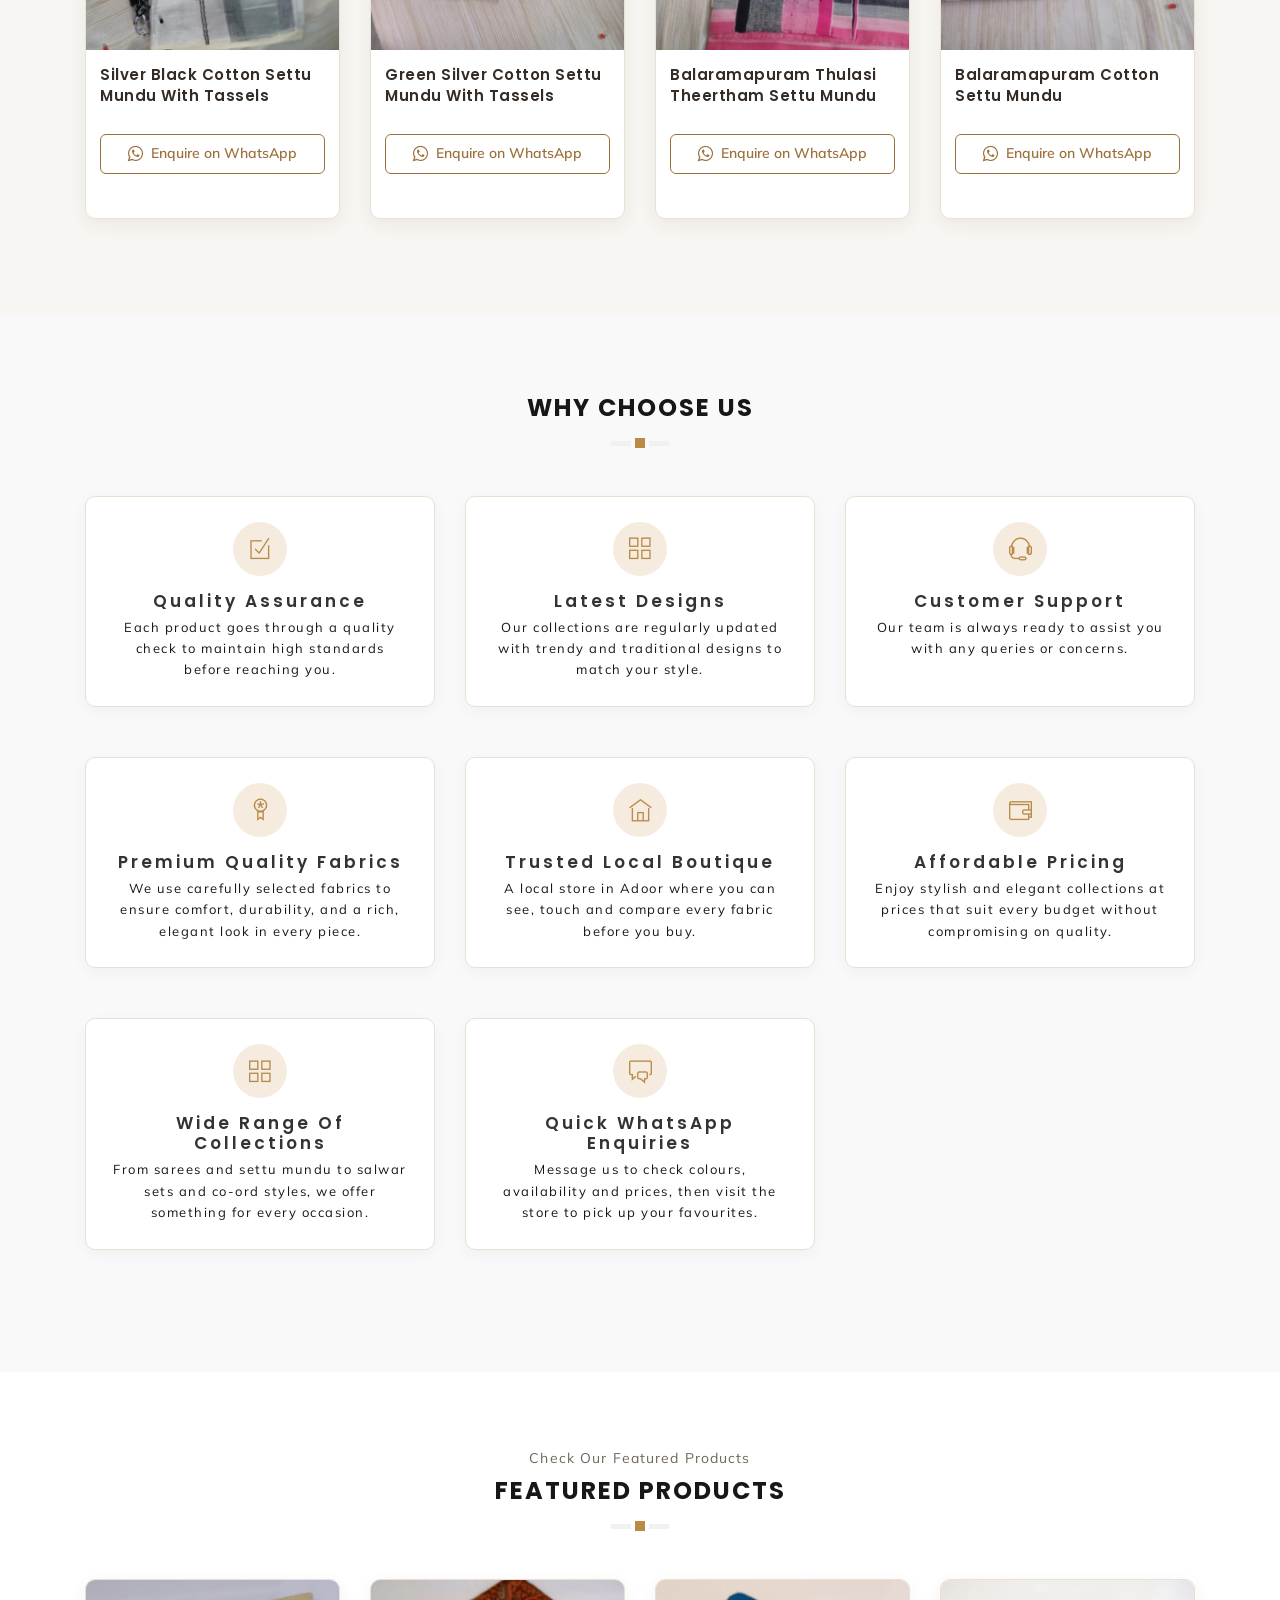
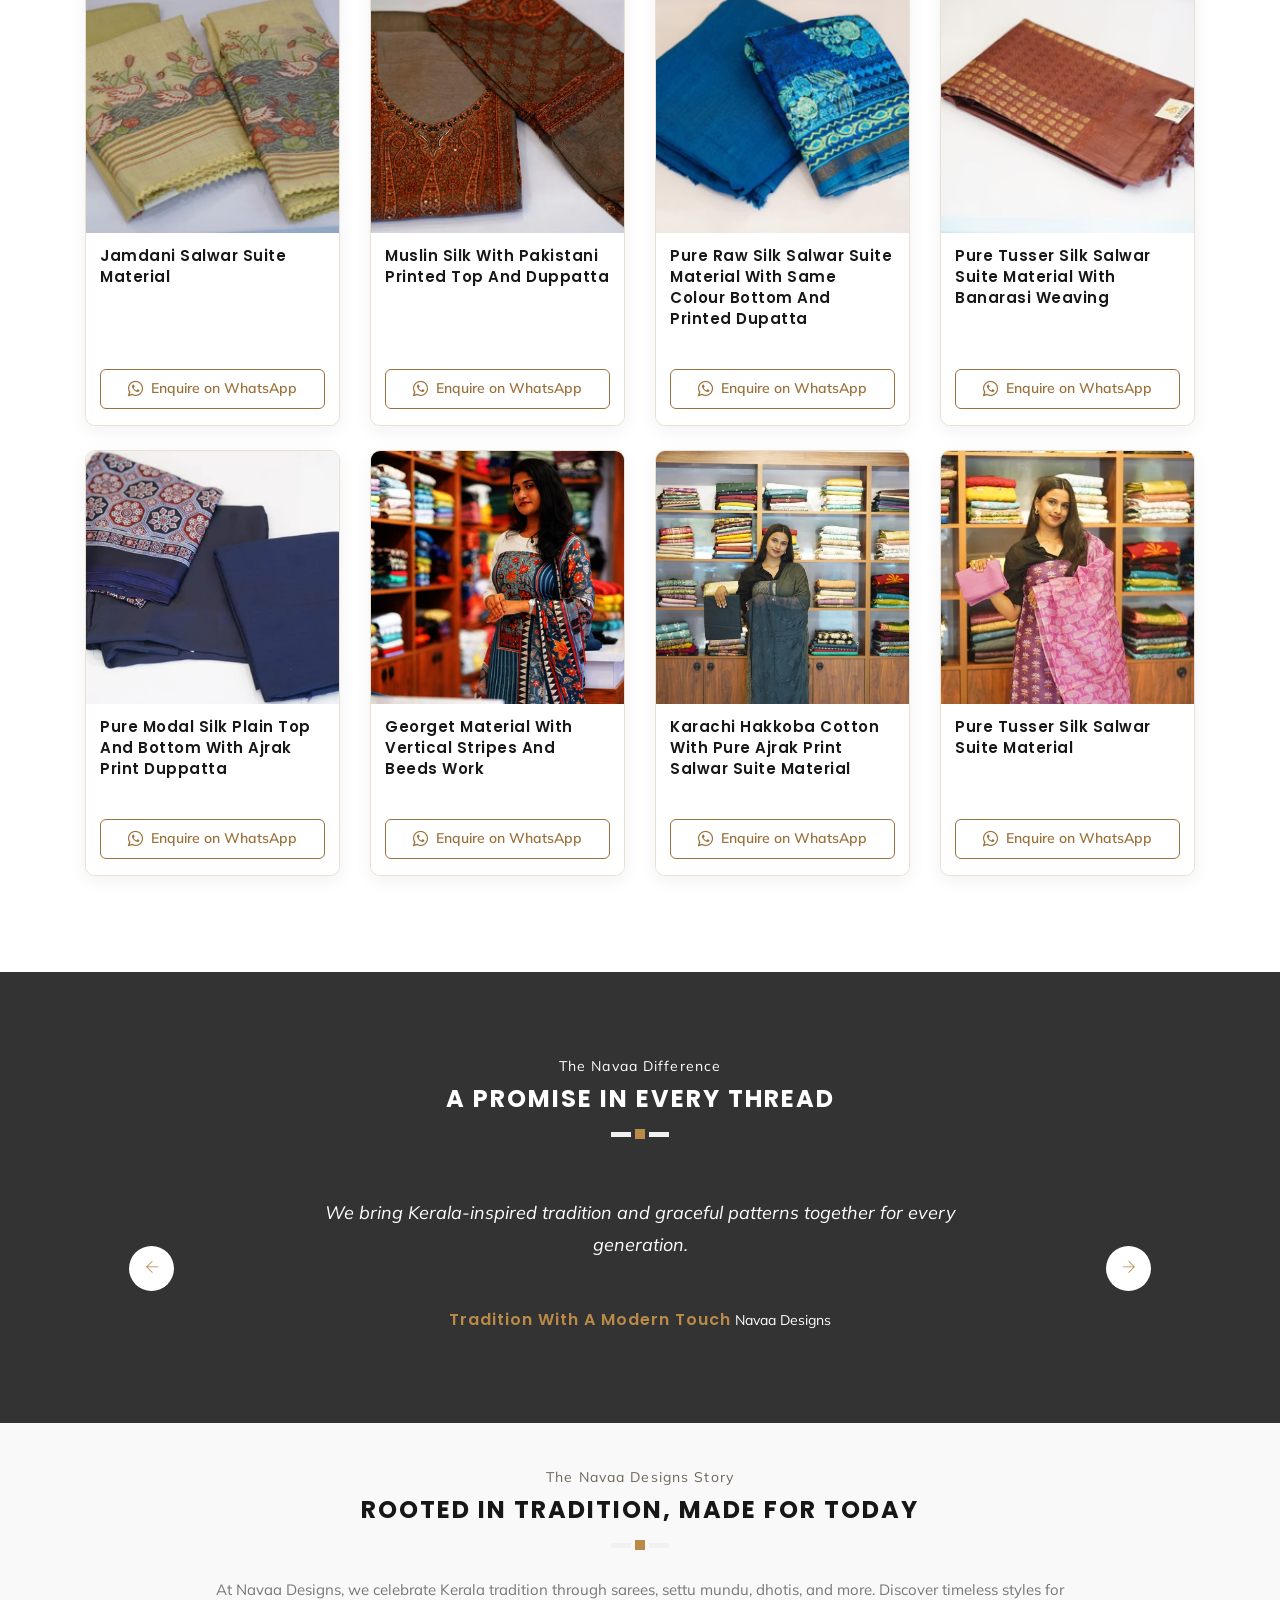
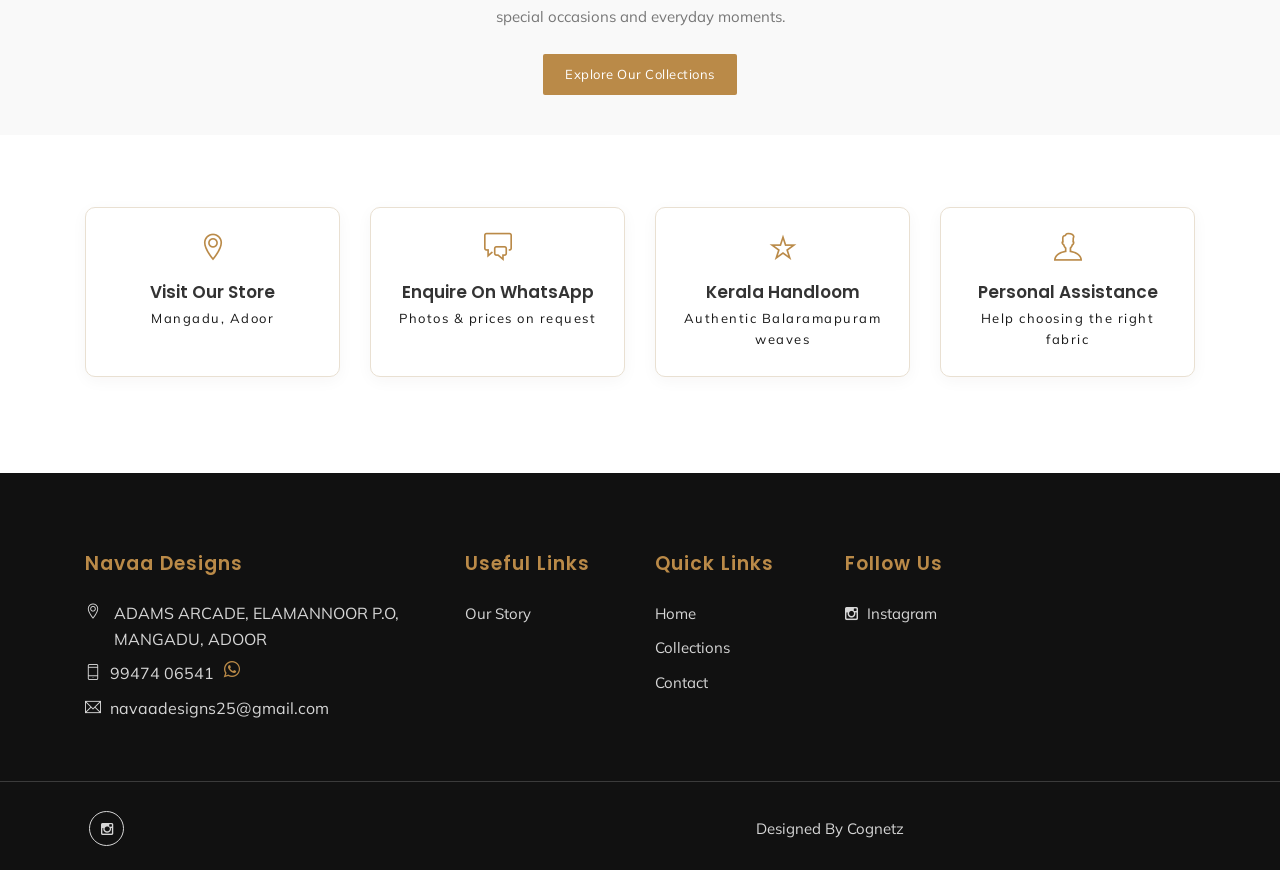
==== commit a92c0fcc: "commit18" ====
--- a/index.html
+++ b/index.html
@@ -1403,7 +1403,6 @@
 							</div>
 							<div class="product-content">
 								<h3 class="title"><a href="#">Silver black cotton settu mundu with tassels</a></h3>
-								<div class="price">Rs. 1,419.00</div>
 							</div>
 						</div>
 					</div>
@@ -1414,7 +1413,6 @@
 							</div>
 							<div class="product-content">
 								<h3 class="title"><a href="#">Green silver cotton settu mundu with tassels</a></h3>
-								<div class="price">Rs. 1,419.00</div>
 							</div>
 						</div>
 					</div>
@@ -1425,7 +1423,6 @@
 							</div>
 							<div class="product-content">
 								<h3 class="title"><a href="#">Balaramapuram Thulasi theertham settu mundu</a></h3>
-								<div class="price">Rs. 960.00</div>
 							</div>
 						</div>
 					</div>
@@ -1436,7 +1433,6 @@
 							</div>
 							<div class="product-content">
 								<h3 class="title"><a href="#">Balaramapuram cotton settu mundu</a></h3>
-								<div class="price">Rs. 860.00</div>
 							</div>
 						</div>
 					</div>
@@ -1555,7 +1551,6 @@
 							</div>
 							<div class="product-content">
 								<h3 class="title"><a href="#">Jamdani Salwar Suite Material</a></h3>
-								<div class="price">₹2,670.00</div>
 							</div>
 						</div>
 					</div><!-- End Col -->	
@@ -1569,7 +1564,6 @@
 							</div>
 							<div class="product-content">
 								<h3 class="title"><a href="#">Muslin Silk with Pakistani Printed Top and Duppatta</a></h3>
-								<div class="price">₹2,545.00</div>
 							</div>
 						</div>
 					</div><!-- End Col -->	
@@ -1583,7 +1577,6 @@
 							</div>
 							<div class="product-content">
 								<h3 class="title"><a href="#">Pure Raw Silk Salwar Suite Material with Same Colour Bottom and Printed Dupatta</a></h3>
-								<div class="price">₹3,880.00</div>
 							</div>
 						</div>
 					</div><!-- End Col -->	
@@ -1598,7 +1591,6 @@
 							</div>
 							<div class="product-content">
 								<h3 class="title"><a href="#">Pure Tusser Silk Salwar Suite Material with Banarasi Weaving</a></h3>
-								<div class="price">₹3,480.00</div>
 							</div>
 						</div>
 					</div><!-- End Col -->			
@@ -1613,7 +1605,6 @@
 							</div>
 							<div class="product-content">
 								<h3 class="title"><a href="#">Pure Modal Silk Plain Top and Bottom with Ajrak Print Duppatta</a></h3>
-								<div class="price">₹2,625.00</div>
 							</div>
 						</div>
 					</div><!-- End Col -->			
@@ -1627,7 +1618,6 @@
 							</div>
 							<div class="product-content">
 								<h3 class="title"><a href="#">Georget Material with Vertical Stripes and Beeds Work</a></h3>
-								<div class="price">₹2,475.00</div>
 							</div>
 						</div>
 					</div><!-- End Col -->		
@@ -1641,7 +1631,6 @@
 							</div>
 							<div class="product-content">
 								<h3 class="title"><a href="#">Karachi Hakkoba Cotton with Pure Ajrak Print Salwar Suite Material</a></h3>
-								<div class="price">₹2,999.00</div>
 							</div>
 						</div>
 					</div><!-- End Col -->	
@@ -1656,7 +1645,6 @@
 							</div>
 							<div class="product-content">
 								<h3 class="title"><a href="#">Pure Tusser Silk Salwar Suite Material</a></h3>
-								<div class="price">₹4,190.00</div>
 							</div>
 						</div>
 					</div><!-- End Col -->			
@@ -1673,7 +1661,6 @@
 				<img id="quick-view-image" src="" alt="">
 				<div class="quick-view-details">
 					<h2 id="quick-view-title"></h2>
-					<p id="quick-view-price"></p>
 				</div>
 			</div>
 		</dialog>
@@ -1741,7 +1728,7 @@
 			</div>
 		</section> <!-- End STestimonials Area -->		
 		
-        <!--  Blog -->
+        <!--  Blog section (hidden; remove this comment wrapper to show it again)
         <section id="blog_area" class="section_padding">
             <div class="container">	
 				<div class="row">
@@ -1765,7 +1752,7 @@
 								<p>Explore colors, textures, and patterns that make traditional dressing feel personal and comfortable.</p>
 							</div>
 						</div>
-					</div> <!--  End Col -->				
+					</div>				
 					
 					<div class="col-lg-4 col-md-6 col-sm-6">
 						<div class="single_blog">
@@ -1777,7 +1764,7 @@
 								<p>Discover the graceful white-and-gold look that brings Kerala tradition to festive moments.</p>
 							</div>
 						</div>
-					</div> <!--  End Col -->				
+					</div>				
 					
 					<div class="col-lg-4 col-md-6 col-sm-6">
 						<div class="single_blog">
@@ -1789,12 +1776,12 @@
 								<p>Bring a look together with thoughtful jewellery pairings for sarees and festive outfits.</p>
 							</div>
 						</div>
-					</div> <!--  End Col -->
+					</div>
 
 				</div>
             </div>
         </section>
-        <!--  Blog end -->
+        Blog end  -->
 		
 
         <!--  Our story -->
@@ -1892,7 +1879,7 @@
 								<h4 class="sf_title">Useful links</h4>
 								<ul>
 									<li><a href="#brand_area">Our Story</a></li>
-									<li><a href="#blog_area">Journal</a></li>
+									<!-- <li><a href="#blog_area">Journal</a></li> -->
 								</ul>
 							</div>
 						</div> <!--  End Col -->
